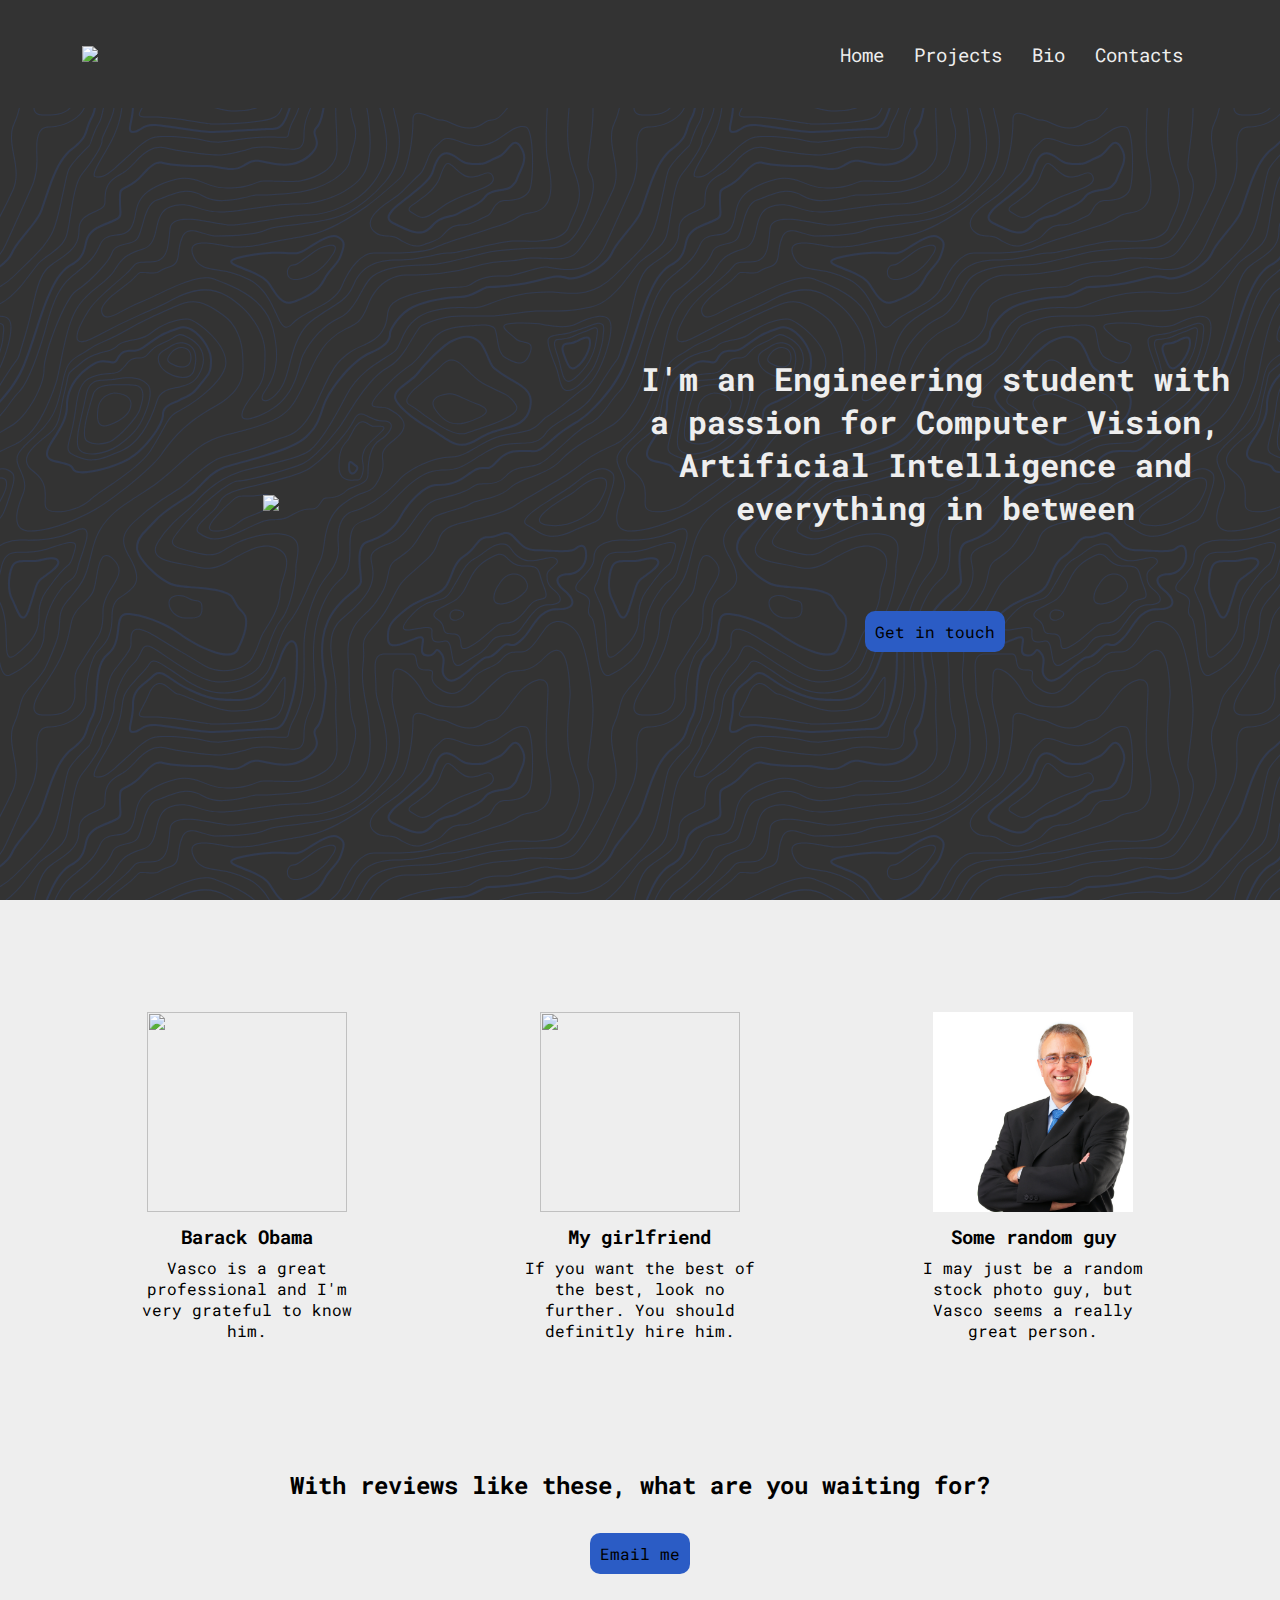
==== index.html @ de69cb64 "new hero, added feedback section" ====
<!DOCTYPE html>
<html lang="en">
<head>
    <meta charset="UTF-8">
    <meta http-equiv="X-UA-Compatible" content="IE=edge">
    <meta name="viewport" content="width=device-width, initial-scale=1.0">
    
    <link href="https://fonts.googleapis.com/css2?family=Roboto+Mono&display=swap" rel="stylesheet">    <link rel="stylesheet" href="styles.css">
    
    <title>Vasco Araújo</title>
</head>
<body>

    <nav class="navbar">
        <div class="navbar_container">
          <a href="/" id="navbar_logo"><img src="img/logo.png" width="150px">
        </a>
          <div class="navbar_toggle" id="mobile-menu">
            <span class="bar"></span>
            <span class="bar"></span>
            <span class="bar"></span>
          </div>
          <ul class="navbar_menu">
            <li class="navbar_item">
              <a href="/" class="navbar_links">Home</a>
            </li>
            <li class="navbar_item">
              <a href="#" class="navbar_links">Projects</a>
            </li>
            <li class="navbar_item">
              <a href="#" class="navbar_links">Bio</a>
            </li>
            <li class="navbar_item">
              <a href="#" class="navbar_links">Contacts</a>
            </li>
          </ul>
        </div>
      </nav>

    <div class="main">
        <div class="main_container">
          <div class="main_pic">
            <img src="img/hello.png" width="150">
        </div>
            <div class="main_content">
                
                <h1>I'm an Engineering student with a passion for Computer Vision, Artificial Intelligence and everything in between</h1>
                <button class="main_btn"><a href="#">Get in touch</a></button>

              </div>
        </div>
    </div>

    <div class="feedback">
      <div class="feedback_container">
        <div class="feedback_flex">
          <div class="person">
            <img src="img/barackobama.jpeg">
            <h3>Barack Obama</h3>
            <par>Vasco is a great professional and I'm very grateful to know him.</par>
          </div>
          <div class="person">
            <img src="img/joana.png">
            <h3>My girlfriend</h3>
            <par>If you want the best of the best, look no further. You should definitly hire him.</par>
          </div>
          <div class="person">
            <img src="img/guy2.jpeg">
            <h3>Some random guy</h3>
            <par>I may just be a random stock photo guy, but Vasco seems a really great person.</par>
          </div>
        </div>
        <h2>With reviews like these, what are you waiting for?</h2>
        <button class="main_btn"><a href="mailto:vasco.faden.araujo@gmail.com">Email me</a></button>
      </div>
    </div>

    <script src="main.js"></script>
  
</body>
</html>
---- styles.css ----
:root{
    --primary-color: #333;
    --secondary-color: #eee;
    --wild-color: rgb(43, 92, 197);
    --wild-color2: #4924D1;
    --wild-color3: #258FDB;
}

* {
    margin: 0;
    padding: 0;
    box-sizing: border-box;
    font-family: 'Roboto Mono', monospace;    
}

h1{
    font-size: 2rem;
    color: var(--secondary-color);
}


.navbar{
    background: var(--primary-color);
    height: 12vh;
    display: flex;
    justify-content: center;
    align-items: center;
    font-size: 1.2rem;
    position: sticky;
    top: 0;
    z-index: 999;
}  
  
.navbar_container{
    display: flex;
    justify-content: space-between;
    height: 12vh;
    z-index: 1;
    width: 100%;
    max-width: 1300px;
    margin: 0 2rem;
    padding: 0 50px;
}
  
  
#navbar_logo{
    background-color: white;
    background-size: 100%;
    -webkit-background-clip: text;
    -moz-background-clip: text;
    -webkit-text-fill-color: transparent;
    -moz-text-fill-color: transparent;
    display: flex;
    align-items: center;
    cursor: pointer;
    text-decoration: none;
    font-size: 2rem;
}
  

.navbar_menu{
    display: flex;
    align-items: center;
    list-style: none;
    text-align: center;
}
  
.navbar_links{
    color: var(--secondary-color);
    display: flex;
    align-items: center;
    justify-content: center;
    text-decoration: none;
    padding: 0 15px;
    height: 100%;
}
  
.navbar_links:hover{
    color: var(--wild-color);
    transition: all 0.2s ease-in;
}
  
@media screen and (max-width: 968px){
    .navbar_container{
      display: flex;
      justify-content: space-between;
      height: 12vh;
      z-index: 1;
      width: 100%;
      height: 100%;
      max-width: 1300px;
      padding: 0;

    }
    
    .navbar_menu{
      display: grid;
      grid-template-columns: auto;
      margin: 0;
      width: 100%;
      position: absolute;
      top: -10000px;
      opacity: 0;
      height: auto;
      z-index: -1;
      background-color: var(--wild-color);
    }
  

    .navbar_menu.active{
      background-color: var(--wild-color);
      top: 100%;
      opacity: 1;
      transition: all 0.5s ease-in-out;
      /*transition-delay: 0.5s;*/

      z-index: 99;
      height: 88vh;
      font-size: 1.6rem;
      color: var(--wild-color);
    }
   

    #navbar_logo{
      padding-left: 25px;
    }
  
    .navbar_toggle .bar{
      width: 25px;
      height: 3px;
      margin: 5px auto;
      transition: 0.5s ease;
      background: var(--secondary-color);
    }
  
    .nav_item{
      width: 100%;
    }
  
    .navbar_links{
      text-align: center;
      padding: 1rem;
      width: 100%;
      display: table;
    }

    .navbar_links:hover{
        color: var(--primary-color);
    }
  
    #mobile-menu{
      position: absolute;
      top: 20%;
      right: 5%;
      transform: translate(5%, 20%);
    }
  
    .navbar_toggle .bar{
      display: block;
      cursor: pointer;
    }
  
    #mobile-menu.is-active .bar:nth-child(2){
      opacity: 0;
    }
  
    #mobile-menu.is-active .bar:nth-child(1){
      transform: translateY(8px) rotate(45deg);
    }
  
    #mobile-menu.is-active .bar:nth-child(3){
      transform: translateY(-8px) rotate(-45deg);
    }
}

.main_container{
    display: grid;
    grid-template-columns: 1fr 1fr;
    align-items: center;
    justify-self: center;
    margin: 0 auto;
    z-index: 1;
    width: 100%;
    min-height: 88vh;
    padding: 5rem 50px;
    text-align: center;
    max-width:100%;
    max-height:100%;
    background-color: var(--primary-color);
    background-color: #DFDBE5;
    background-color: #333333;
    background-image: url("data:image/svg+xml,%3Csvg xmlns='http://www.w3.org/2000/svg' width='600' height='600' viewBox='0 0 600 600'%3E%3Cpath fill='%232b5cc5' fill-opacity='0.2' d='M600 325.1v-1.17c-6.5 3.83-13.06 7.64-14.68 8.64-10.6 6.56-18.57 12.56-24.68 19.09-5.58 5.95-12.44 10.06-22.42 14.15-1.45.6-2.96 1.2-4.83 1.9l-4.75 1.82c-9.78 3.75-14.8 6.27-18.98 10.1-4.23 3.88-9.65 6.6-16.77 8.84-1.95.6-3.99 1.17-6.47 1.8l-6.14 1.53c-5.29 1.35-8.3 2.37-10.54 3.78-3.08 1.92-6.63 3.26-12.74 5.03a384.1 384.1 0 0 1-4.82 1.36c-2.04.58-3.6 1.04-5.17 1.52a110.03 110.03 0 0 0-11.2 4.05c-2.7 1.15-5.5 3.93-8.78 8.4a157.68 157.68 0 0 0-6.15 9.2c-5.75 9.07-7.58 11.74-10.24 14.51a50.97 50.97 0 0 1-4.6 4.22c-2.33 1.9-10.39 7.54-11.81 8.74a14.68 14.68 0 0 0-3.67 4.15c-1.24 2.3-1.9 4.57-2.78 8.87-2.17 10.61-3.52 14.81-8.2 22.1-4.07 6.33-6.8 9.88-9.83 12.99-.47.48-.95.96-1.5 1.48l-3.75 3.56c-1.67 1.6-3.18 3.12-4.86 4.9a42.44 42.44 0 0 0-9.89 16.94c-2.5 8.13-2.72 15.47-1.76 27.22.47 5.82.51 6.36.51 8.18 0 10.51.12 17.53.63 25.78.24 4.05.56 7.8.97 11.22h.9c-1.13-9.58-1.5-21.83-1.5-37 0-1.86-.04-2.4-.52-8.26-.94-11.63-.72-18.87 1.73-26.85a41.44 41.44 0 0 1 9.65-16.55c1.67-1.76 3.18-3.27 4.83-4.85.63-.6 3.13-2.96 3.75-3.57a71.6 71.6 0 0 0 1.52-1.5c3.09-3.16 5.86-6.76 9.96-13.15 4.77-7.42 6.15-11.71 8.34-22.44.86-4.21 1.5-6.4 2.68-8.6.68-1.25 1.79-2.48 3.43-3.86 1.38-1.15 9.43-6.8 11.8-8.72 1.71-1.4 3.26-2.81 4.7-4.3 2.72-2.85 4.56-5.54 10.36-14.67a156.9 156.9 0 0 1 6.1-9.15c3.2-4.33 5.9-7.01 8.37-8.07 3.5-1.5 7.06-2.77 11.1-4.02a233.84 233.84 0 0 1 7.6-2.2l2.38-.67c6.19-1.79 9.81-3.16 12.98-5.15 2.14-1.33 5.08-2.33 10.27-3.65l6.14-1.53c2.5-.63 4.55-1.2 6.52-1.82 7.24-2.27 12.79-5.06 17.15-9.05 4.05-3.72 9-6.2 18.66-9.9l4.75-1.82c1.87-.72 3.39-1.31 4.85-1.91 10.1-4.15 17.07-8.32 22.76-14.4 6.05-6.45 13.95-12.4 24.49-18.92 1.56-.96 7.82-4.6 14.15-8.33v-64.58c-4 8.15-8.52 14.85-12.7 17.9-2.51 1.82-5.38 4.02-9.04 6.92a1063.87 1063.87 0 0 0-6.23 4.98l-1.27 1.02a2309.25 2309.25 0 0 1-4.87 3.9c-7.55 6-12.9 10.05-17.61 13.19-3.1 2.06-3.86 2.78-8.06 7.13-5.84 6.07-11.72 8.62-29.15 10.95-11.3 1.5-20.04 4.91-30.75 11.07-1.65.94-7.27 4.27-6.97 4.1-2.7 1.58-4.69 2.69-6.64 3.66-5.63 2.8-10.47 4.17-15.71 4.17-17.13 0-41.44 11.51-51.63 22.83-12.05 13.4-31.42 27.7-45.25 31.16-7.4 1.85-11.85 7.05-14.04 14.69-1.26 4.4-1.58 8.28-1.58 13.82 0 .82.01.98.24 3.63.45 5.18.35 8.72-.77 13.26-1.53 6.2-4.89 12.6-10.59 19.43-13.87 16.65-22.88 46.58-22.88 71.68 0 2.39.02 4.26.06 8.75.12 10.8.1 15.8-.22 21.95-.56 11.18-2.09 20.73-5 29.3h-1.05c2.94-8.56 4.49-18.12 5.05-29.35.31-6.13.34-11.1.22-21.9-.04-4.48-.06-6.36-.06-8.75 0-25.32 9.07-55.47 23.12-72.32 5.6-6.72 8.88-12.99 10.38-19.03 1.09-4.4 1.18-7.85.74-12.93-.23-2.7-.24-2.86-.24-3.72 0-5.62.32-9.57 1.62-14.1 2.28-7.95 6.97-13.44 14.76-15.39 13.6-3.4 32.82-17.59 44.75-30.84C409 360.14 433.58 348.5 451 348.5c5.07 0 9.77-1.33 15.26-4.07 1.93-.96 3.9-2.05 6.58-3.62-.3.18 5.33-3.16 6.98-4.11 10.82-6.21 19.66-9.67 31.11-11.2 17.23-2.3 22.9-4.75 28.57-10.64 4.25-4.41 5.04-5.16 8.22-7.28 4.68-3.11 10.01-7.14 17.55-13.14a1113.33 1113.33 0 0 0 4.86-3.89l1.28-1.02a4668.54 4668.54 0 0 1 6.23-4.98c3.67-2.9 6.55-5.12 9.07-6.95 4.37-3.19 9.16-10.56 13.29-19.4v66.9zm0-116.23c-.62.01-1.27.06-1.95.13-6.13.63-13.83 3.45-21.83 7.45-3.64 1.82-8.46 2.67-14.17 2.71-4.7.04-9.72-.47-14.73-1.33-1.7-.3-3.26-.61-4.67-.93a31.55 31.55 0 0 0-3.55-.57 273.4 273.4 0 0 0-16.66-.88c-10.42-.16-17.2.74-17.97 2.73-.38.97.6 2.55 3.03 4.87 1.01.97 2.22 2.03 4.04 3.55a1746.07 1746.07 0 0 0 4.79 4.02c1.39 1.2 3.1 1.92 5.5 2.5.7.16.86.2 2.64.54 3.53.7 5.03 1.25 6.15 2.63 1.41 1.76 1.4 4.54-.15 8.88-2.44 6.83-5.72 10.05-10.19 10.33-3.63.23-7.6-1.29-14.52-5.06-4.53-2.47-6.82-7.3-8.32-15.26-.17-.87-.32-1.78-.5-2.86l-.43-2.76c-1.05-6.58-1.9-9.2-3.73-10.11-.81-.4-1.59-.74-2.36-1-2.27-.77-4.6-1.02-8.1-.92-2.29.07-14.7 1-13.77.93-20.55 1.37-28.8 5.05-37.09 14.99a133.07 133.07 0 0 0-4.25 5.44l-2.3 3.09-2.51 3.32c-4.1 5.36-7.06 8.48-10.39 11.12-.65.52-1.33 1.04-2.13 1.62l-4.11 2.94a106.8 106.8 0 0 0-5.16 3.99c-4.55 3.74-9.74 8.6-16.25 15.38-8.25 8.58-11.78 13.54-11.7 15.95.07 1.65 1.64 2.11 6.79 2.38 1.61.09 2.15.12 2.98.2 2.95.24 5.09.73 6.81 1.68 7.48 4.15 11.63 7.26 13.95 11.58 3.3 6.15.8 12.88-8.89 20.26-8.28 6.3-11.1 10.37-11.31 14.96-.06 1.17 0 1.93.26 4.43.69 6.47.25 10.65-2.8 17.42a44.23 44.23 0 0 1-4.16 7.53c-2.82 3.97-5.47 5.74-10.6 7.69-.43.16-3.34 1.23-4.27 1.59-1.8.68-3.38 1.36-5.01 2.14-4.18 2-8.4 4.6-13.1 8.24-8.44 6.51-13.23 14.56-15.98 25.06-1.1 4.2-1.55 6.81-2.8 15.21-1.26 8.6-2.17 12.64-4.08 16.55-2.1 4.28-11.93 26.59-12.97 28.88a382.7 382.7 0 0 1-6.37 13.41c-4.07 8.11-7.61 14.07-10.73 17.81-5.38 6.46-8.98 14.37-13.77 28.42a810.14 810.14 0 0 0-1.89 5.6c-1.8 5.35-2.96 8.6-4.26 11.85-6.13 15.32-25.43 26.31-46.46 26.31-11.2 0-20.58-2.74-31.02-8.55-5.6-3.13-4.55-2.42-22.26-14.54-14.33-9.8-17.7-10.73-20.47-6.9-.37.5-1.81 2.74-1.83 2.77a52.24 52.24 0 0 1-4.94 5.9c-.73.79-5.52 5.87-6.97 7.45-2.38 2.6-4.3 4.81-5.98 6.93a45.6 45.6 0 0 0-5.08 7.66c-1.29 2.57-1.9 5.25-2.66 10.6a997.6 997.6 0 0 1-.46 3.18h-1l.47-3.32c.77-5.45 1.4-8.2 2.75-10.9a46.54 46.54 0 0 1 5.2-7.84c1.7-2.14 3.63-4.38 6.03-6.98 1.45-1.59 6.24-6.68 6.96-7.46a51.58 51.58 0 0 0 4.84-5.78s1.47-2.26 1.86-2.8c3.25-4.5 7.08-3.44 21.84 6.67 17.67 12.08 16.62 11.38 22.19 14.48 10.3 5.73 19.5 8.43 30.53 8.43 20.65 0 39.57-10.77 45.54-25.69a219.7 219.7 0 0 0 4.24-11.8 6752.32 6752.32 0 0 0 1.88-5.6c4.83-14.16 8.47-22.14 13.96-28.73 3.05-3.66 6.56-9.57 10.6-17.61 1.97-3.93 4.04-8.31 6.35-13.38 1.03-2.28 10.88-24.61 12.98-28.91 1.85-3.79 2.75-7.76 4-16.25 1.24-8.44 1.7-11.07 2.81-15.32 2.8-10.7 7.71-18.94 16.33-25.6a73.18 73.18 0 0 1 13.29-8.35c1.66-.8 3.27-1.48 5.08-2.18.94-.36 3.86-1.43 4.28-1.59 4.95-1.88 7.44-3.55 10.14-7.33 1.35-1.9 2.68-4.3 4.06-7.37 2.97-6.58 3.39-10.59 2.72-16.9a27.13 27.13 0 0 1-.27-4.58c.22-4.94 3.21-9.24 11.7-15.7 9.33-7.11 11.66-13.34 8.62-19-2.2-4.09-6.25-7.12-13.55-11.17-1.57-.88-3.6-1.33-6.42-1.57-.8-.07-1.34-.1-2.95-.19-5.77-.3-7.63-.85-7.72-3.34-.1-2.81 3.5-7.87 11.97-16.69 6.53-6.8 11.75-11.69 16.33-15.45 1.79-1.47 3.42-2.72 5.2-4.03l4.12-2.94c.79-.58 1.46-1.08 2.1-1.59 3.26-2.6 6.16-5.65 10.21-10.94a383.2 383.2 0 0 0 2.5-3.32l2.31-3.09c1.8-2.39 3.04-4 4.29-5.48 8.47-10.17 16.98-13.96 37.27-15.3-.44.02 12-.9 14.32-.98 3.62-.1 6.05.16 8.46.98.8.27 1.62.62 2.47 1.04 2.27 1.14 3.17 3.87 4.27 10.85l.44 2.76c.17 1.07.33 1.97.5 2.83 1.44 7.69 3.62 12.29 7.8 14.57 6.76 3.68 10.6 5.15 13.99 4.94 4-.25 6.99-3.17 9.3-9.67 1.45-4.04 1.46-6.49.32-7.92-.9-1.12-2.28-1.62-5.57-2.27a55.8 55.8 0 0 1-2.67-.55c-2.54-.6-4.39-1.4-5.93-2.71a252.63 252.63 0 0 0-4.78-4.01 84.35 84.35 0 0 1-4.08-3.6c-2.73-2.6-3.86-4.43-3.28-5.95 1.02-2.64 7.82-3.54 18.93-3.37a230.56 230.56 0 0 1 16.73.88c2.76.39 3.2.49 3.68.6 1.4.3 2.95.62 4.62.91a82.9 82.9 0 0 0 14.56 1.32c5.56-.04 10.24-.86 13.73-2.6 8.1-4.05 15.89-6.9 22.17-7.56.7-.07 1.4-.11 2.05-.13v1zm0-100.94v1.5c-8.62 16.05-17.27 29.55-23.65 35.92-3.19 3.2-7.62 4.9-13.54 5.56-4.45.48-8.28.4-19.18-.2-9.91-.55-15.32-.44-20.52.78a84.05 84.05 0 0 1-15 2.11l-2.25.14c-12.49.75-19.37 1.78-32.72 5.74-4.5 1.33-9.27 2.49-14.3 3.48a246.27 246.27 0 0 1-32.6 3.97c-7.56.45-13.21.57-20.24.57-5.4 0-11.9 1.61-18 5.18-8.3 4.87-15.06 12.87-19.53 24.5a68.57 68.57 0 0 1-4.56 9.8c-3.6 6.2-6.92 8.99-13.38 12.18l-4.03 1.96a64.48 64.48 0 0 0-15.16 10.25c-8.2 7.33-13.72 16.63-22.54 35.6l-2.08 4.49c-7.3 15.7-11.5 23.3-17.35 29.87-7.7 8.66-20.25 14.42-40.31 20.08-4.37 1.23-19.04 5.08-19.24 5.13-6.92 1.87-11.68 3.34-15.63 4.92-10.55 4.22-18.71 10.52-36.38 26.52l-1.7 1.54c-8.58 7.76-13.41 11.9-18.81 15.88-3.95 2.9-8 5.67-12.97 8.91-2.06 1.34-10.3 6.6-12.33 7.94-11.52 7.5-18.53 13.04-24.62 20.08a62.01 62.01 0 0 0-6.44 8.85c-4.13 6.91-6.27 13.15-9.2 25.11l-1.54 6.26c-.6 2.45-1.15 4.54-1.72 6.58-2.97 10.7-6.9 17.36-14.78 26.91L69.6 491a148.51 148.51 0 0 0-4.19 5.3 23.9 23.9 0 0 0-3.44 6.28c-1.16 3.23-1.52 5.9-1.87 11.94-.58 10.05-1.42 15.04-4.63 22.67-1.57 3.72-5.66 14.02-6.41 15.8a73.46 73.46 0 0 1-3.57 7.4c-2.88 5.14-6.71 10.12-13.12 16.95-5.96 6.36-8.87 10.9-10.61 16a56.88 56.88 0 0 0-1.38 4.82l-.46 1.84h-1.03l.52-2.08c.52-2.09.92-3.49 1.4-4.9 1.8-5.25 4.78-9.9 10.84-16.36 6.35-6.78 10.13-11.7 12.97-16.77a72.5 72.5 0 0 0 3.52-7.29c.75-1.76 4.84-12.06 6.4-15.8 3.17-7.5 3.99-12.4 4.56-22.33.35-6.14.72-8.88 1.93-12.23a24.9 24.9 0 0 1 3.58-6.54c1.27-1.7 2.6-3.37 4.22-5.34l4.11-4.95c7.8-9.46 11.66-16 14.59-26.54.56-2.04 1.1-4.12 1.71-6.56l1.53-6.26c2.96-12.04 5.13-18.36 9.32-25.39 1.84-3.08 4-6.05 6.54-8.99 6.17-7.12 13.24-12.7 24.83-20.26 2.05-1.33 10.28-6.6 12.33-7.94 4.96-3.22 9-5.98 12.92-8.87 5.37-3.95 10.19-8.08 18.74-15.82l1.7-1.54c17.76-16.09 25.98-22.43 36.67-26.7 4-1.6 8.8-3.09 15.75-4.96.21-.06 14.87-3.9 19.22-5.13 19.9-5.61 32.32-11.31 39.85-19.78 5.76-6.48 9.93-14.02 17.18-29.64l2.09-4.5c8.87-19.07 14.44-28.46 22.77-35.9a65.48 65.48 0 0 1 15.38-10.4l4.04-1.97c6.3-3.1 9.47-5.77 12.96-11.77a67.6 67.6 0 0 0 4.48-9.67c4.56-11.84 11.47-20.02 19.97-25 6.25-3.66 12.93-5.32 18.5-5.32 7.01 0 12.65-.12 20.17-.57a245.3 245.3 0 0 0 32.47-3.96c5-.98 9.75-2.13 14.22-3.45 13.43-3.98 20.38-5.02 32.94-5.78l2.24-.14c5.76-.37 9.8-.9 14.85-2.09 5.31-1.25 10.79-1.35 22.6-.7 9.04.5 12.84.58 17.21.1 5.71-.62 9.94-2.26 12.95-5.26 6.44-6.45 15.3-20.37 24.35-36.72zm0 450.21c-1.28-4.6-2.2-10.55-3.33-20.25l-.24-2.04-.23-2.03c-1.82-15.7-3.07-21.98-5.55-24.47-2.46-2.46-3.04-5.03-2.52-8.64.1-.6.18-1.1.39-2.15.69-3.54.77-5.04.08-6.84-.91-2.38-3.31-4.41-7.79-6.26-5.08-2.09-6.52-4.84-4.89-8.44.66-1.45 1.79-3.02 3.52-5.01 1.04-1.2 5.48-5.96 5.08-5.53 6.15-6.7 8.98-11.34 8.98-16.48a15.2 15.2 0 0 1 6.5-12.89v1.26a14.17 14.17 0 0 0-5.5 11.63c0 5.47-2.93 10.29-9.24 17.16.38-.42-4.04 4.33-5.07 5.5-1.67 1.93-2.75 3.43-3.36 4.77-1.37 3.04-.23 5.22 4.36 7.1 4.71 1.95 7.32 4.16 8.34 6.83.78 2.04.7 3.67-.03 7.4-.2 1.03-.3 1.51-.38 2.09-.48 3.33.03 5.59 2.23 7.8 2.74 2.74 3.98 8.96 5.84 25.06l.24 2.03.23 2.04c.82 7.01 1.53 12.06 2.34 16.03v4.33zm0-62.16c-1.4-3.13-4.43-9.9-4.95-11.17-1.02-2.53-1.25-3.8-.91-5.18.2-.84 2.05-4.68 2.32-5.33a70.79 70.79 0 0 0 3.54-11.2v3.99a62.82 62.82 0 0 1-2.62 7.6c-.31.75-2.09 4.46-2.27 5.18-.28 1.12-.08 2.22.87 4.57.41 1.02 2.5 5.7 4.02 9.09v2.45zm0-85.09c-1.65 1.66-3.66 2.9-6.4 4.13-.25.1-13.97 5.47-20.4 8.43-9.35 4.32-16.7 5.9-23.03 5.25-5.08-.53-9.02-2.25-14.77-5.92l-3.2-2.07a77.4 77.4 0 0 0-5.44-3.27c-4.05-2.18-3.25-5.8 1.47-10.47 3.71-3.68 9.6-7.93 18.73-13.8l4.46-2.82c17.95-11.33 18.22-11.5 22.27-14.74 11.25-9 19.69-14.02 26.31-15.1v1.02c-6.37 1.1-14.62 6-25.69 14.86-4.1 3.28-4.34 3.44-22.36 14.8a652.4 652.4 0 0 0-4.45 2.83c-9.07 5.83-14.92 10.05-18.57 13.66-4.31 4.28-4.95 7.13-1.7 8.88 1.7.91 3.29 1.88 5.5 3.3l3.2 2.08c5.64 3.59 9.45 5.25 14.34 5.76 6.13.64 13.32-.9 22.52-5.15 6.46-2.98 20.18-8.35 20.4-8.44 3.04-1.37 5.1-2.71 6.81-4.69v1.47zm0-41.37v1c-6.56.26-12.11 3.13-19.71 9.08l-4.63 3.68a51.87 51.87 0 0 1-4.4 3.14c-.82.52-5.51 3.33-6.22 3.76-3.31 2-6.15 3.8-8.87 5.6a112.61 112.61 0 0 0-8.16 5.92c-4.61 3.72-7.4 6.9-7.97 9.35-.63 2.67 1.48 4.53 7.05 5.46 10.7 1.78 20.92-.05 30.45-4.65a61.96 61.96 0 0 0 17.1-12.2 41.8 41.8 0 0 0 5.36-7.42v1.92a38.94 38.94 0 0 1-4.64 6.19 62.95 62.95 0 0 1-17.39 12.41c-9.7 4.68-20.13 6.55-31.05 4.73-6.06-1-8.65-3.29-7.85-6.67.64-2.74 3.53-6.05 8.31-9.9 2.35-1.9 5.1-3.88 8.24-5.97 2.73-1.82 5.58-3.61 8.9-5.62.72-.44 5.4-3.24 6.22-3.75 1.26-.8 2.6-1.76 4.3-3.09.8-.62 3.9-3.1 4.63-3.67 7.77-6.1 13.49-9.04 20.33-9.3zm0-154.6v1c-1.75-.24-4.3.23-7.82 1.55-10.01 3.75-13.8 5.07-19.15 6.76-1.78.56-2.63.83-3.87 1.24-1.48.5-3.16.76-6.74 1.16a1550.34 1550.34 0 0 0-2.64.3c-7.8.94-11.28 2.47-11.28 6.07 0 4.45 2.89 13.18 7.96 25.81a57.34 57.34 0 0 1 2.33 7.6 258.32 258.32 0 0 1 .84 3.46c1.86 7.62 3.17 10.71 5.56 11.67 2.21.88 4.7.6 7.47-.72 3.48-1.69 7.22-4.94 11.2-9.47 1.52-1.7 2.97-3.49 4.59-5.57l3.16-4.1c2.59-3.23 6.07-12.21 8.39-20.23v3.45c-2.29 7.2-5.27 14.5-7.61 17.41-.44.55-2.67 3.46-3.15 4.09-1.63 2.1-3.1 3.9-4.62 5.62-4.08 4.61-7.9 7.94-11.53 9.7-2.99 1.44-5.77 1.75-8.28.74-2.84-1.13-4.2-4.34-6.15-12.35a2097.48 2097.48 0 0 1-.84-3.46c-.8-3.2-1.47-5.45-2.28-7.46-5.14-12.8-8.04-21.55-8.04-26.19 0-4.37 3.84-6.06 12.16-7.07a160.9 160.9 0 0 1 2.65-.3c3.5-.39 5.15-.64 6.53-1.1 1.26-.42 2.1-.7 3.88-1.26 5.34-1.68 9.11-3 19.1-6.74 3.53-1.32 6.22-1.84 8.18-1.61zM0 292c10.13-11.31 18.13-23.2 23.07-35.39 3.3-8.14 6.09-16.12 10.81-30.55l1.59-4.84c6.53-19.94 10.11-29.82 14.77-39.56 6.07-12.72 12.55-21.18 20.27-25.54 6.66-3.76 10.2-7.86 12.22-13.15a46.6 46.6 0 0 0 1.86-6.58c1.23-5.2 2.05-7.59 3.93-10.36 2.45-3.62 6.27-6.53 12.1-8.96 15.78-6.58 16.73-7.04 18.05-9.01.65-.98.83-2.15.74-4.51-.03-.73-.23-3.82-.24-4A93.8 93.8 0 0 1 119 94c0-10.04.18-11.37 2.37-13.15.52-.42 1.13-.8 2.07-1.3.27-.14 2.18-1.12 2.84-1.48a68.4 68.4 0 0 0 9.12-5.87c2.06-1.54 2.64-2.14 8.01-7.93 3.78-4.09 6.21-6.36 8.96-8.12 3.64-2.33 7.2-3.12 10.9-2.11 4.4 1.2 10.81 2 18.78 2.46 6.9.4 12.9.5 21.95.5 4.87 0 8.97.47 15.4 1.57 7.77 1.33 9.3 1.54 12.38 1.54 4.05 0 7.43-.88 10.68-2.95 5.06-3.22 8.11-4.67 11.2-5.2 3.62-.64 4.77-.46 16.55 2.06 17.26 3.7 30.85 1.36 41.06-9.7 5.1-5.53 5.48-8.9 3.48-14.8-.83-2.42-1.03-3.1-1.17-4.3-.29-2.52.5-4.71 2.71-6.93 2.65-2.65 4.72-9.17 6.22-18.29h2.03c-1.56 9.71-3.77 16.65-6.83 19.7-1.79 1.8-2.36 3.39-2.14 5.28.11 1 .3 1.63 1.07 3.9 2.22 6.53 1.76 10.66-3.9 16.8-10.77 11.66-25.07 14.13-42.95 10.3-11.42-2.45-12.55-2.62-15.78-2.06-2.77.48-5.62 1.84-10.47 4.92a20.93 20.93 0 0 1-11.76 3.27c-3.25 0-4.81-.22-12.73-1.57C212.74 59.46 208.73 59 204 59c-9.1 0-15.11-.1-22.07-.5-8.09-.47-14.62-1.29-19.2-2.54-5.62-1.53-10.17 1.38-17.85 9.66-5.5 5.94-6.08 6.53-8.28 8.18a70.38 70.38 0 0 1-9.38 6.03c-.68.37-2.58 1.35-2.84 1.49-.84.44-1.35.76-1.75 1.08C121.16 83.6 121 84.8 121 94c0 1.85.06 3.54.17 5.44 0 .17.2 3.28.24 4.03.1 2.75-.13 4.29-1.08 5.71-1.67 2.5-2.27 2.8-18.95 9.74-5.48 2.29-8.99 4.96-11.2 8.24-1.71 2.51-2.47 4.73-3.64 9.7-.83 3.5-1.21 4.92-1.94 6.83-2.18 5.73-6.05 10.19-13.1 14.18-7.3 4.12-13.55 12.28-19.46 24.66-4.6 9.64-8.17 19.46-14.67 39.32l-1.58 4.84c-4.75 14.47-7.54 22.48-10.86 30.69-5.28 13.01-13.95 25.65-24.93 37.6v-2.97zm0 78v-.5l1-.01c6.32 0 7.47 5.2 4.6 13.36a60.36 60.36 0 0 1-5.6 11.3v-1.92a57.76 57.76 0 0 0 4.65-9.72c2.69-7.6 1.71-12.02-3.65-12.02-.34 0-.67 0-1 .02v-46.59a340.96 340.96 0 0 0 13.71-8.34c13.66-9.46 29.79-37.6 29.79-53.59 0-18.1 21.57-72.64 32.23-79.42 12.71-8.09 32.24-27.96 35.8-37.75 1.93-5.3 5.5-7.27 14.42-9.37 6.15-1.44 8.64-2.42 10.67-4.79 1.5-1.74 2.72-4.79 4.33-10.3.23-.78 1.9-6.68 2.43-8.46 3.62-12.08 7.3-18.49 13.47-20.39 2.5-.76 3.03-.98 9.74-3.7 7.49-3.03 11.97-4.43 17.12-4.92 6.75-.65 13.13.75 19.55 4.67 5.43 3.32 12.19 4.72 20.17 4.56 6.03-.12 12.2-1.07 19.83-2.8 1.82-.4 7.38-1.74 8.26-1.94 2.69-.6 4.34-.89 5.48-.89 4.97 0 8.93-.05 14.2-.27 7.9-.32 15.56-.92 22.75-1.88 8.5-1.14 15.9-2.73 21.88-4.82 18.9-6.62 32.64-18.3 33.67-27.59.29-2.56.4-2.96 2.79-11.11 2.33-7.95 3.21-12.93 2.72-18.23-.2-2.24-.69-4.38-1.48-6.42-1.5-3.92-2.63-9.4-3.43-16.18h.9c.77 6.47 1.89 11.72 3.47 15.82a24.93 24.93 0 0 1 1.54 6.69c.5 5.46-.4 10.54-2.77 18.6-2.36 8.06-2.47 8.47-2.74 10.95-1.09 9.75-15.1 21.68-34.33 28.41-6.06 2.12-13.52 3.72-22.09 4.87-7.22.96-14.92 1.57-22.83 1.89-5.3.21-9.27.27-14.25.27-1.04 0-2.64.27-5.26.87-.87.2-6.43 1.53-8.26 1.94-7.68 1.73-13.92 2.7-20.03 2.82-8.15.17-15.1-1.27-20.71-4.7-6.23-3.81-12.4-5.16-18.93-4.54-5.04.48-9.44 1.86-16.84 4.86-6.75 2.74-7.29 2.95-9.82 3.73-5.73 1.76-9.28 7.96-12.81 19.72-.53 1.77-2.2 7.66-2.43 8.46-1.66 5.65-2.91 8.78-4.53 10.67-2.22 2.58-4.84 3.62-12.01 5.3-7.8 1.83-11.13 3.66-12.9 8.54-3.65 10.04-23.32 30.06-36.2 38.25C65.94 190 44.5 244.2 44.5 262c0 16.34-16.3 44.78-30.22 54.41-2.14 1.48-8.24 5.12-14.28 8.68v-1.16 46.09zm0-173.7v-1.11c7.42-3.82 14.55-10.23 21.84-18.98 3.8-4.56 14.21-18.78 15.79-20.55 1.8-2.04 4.06-3.96 7.42-6.45 1.08-.8 4.92-3.57 5.49-3.99 9.36-6.85 14-11.96 15.98-19.36.8-2.98 1.54-6.78 2.46-12.3.23-1.44 2-12.46 2.56-15.79 2.87-16.77 5.73-26.79 10.07-32.1C92.46 52.43 101.5 38.13 101.5 33c0-2.54.34-3.35 6.05-15.71.68-1.49 1.25-2.74 1.77-3.93 2.5-5.75 3.9-10.04 4.14-13.36h1c-.23 3.48-1.66 7.87-4.23 13.76-.52 1.2-1.09 2.45-1.78 3.95-5.54 12.01-5.95 12.99-5.95 15.29 0 5.47-9.09 19.84-20.11 33.31-4.2 5.12-7.03 15.06-9.86 31.64-.57 3.33-2.33 14.33-2.57 15.78-.92 5.56-1.67 9.38-2.48 12.4-2.05 7.68-6.82 12.93-16.35 19.91l-5.49 3.98c-3.3 2.45-5.51 4.34-7.27 6.31-1.53 1.73-11.94 15.93-15.76 20.53-7.52 9.02-14.88 15.6-22.61 19.46zm0 361.83v-4.33c.48 2.36 1 4.35 1.6 6.15 2 6.03 4.6 8.26 8.19 6.59C28.76 557.69 43.5 542.4 43.5 527c0-16.2 6.37-31.99 17.1-46.3 1.88-2.5 3.66-4.4 5.53-6 .73-.62 1.45-1.18 2.3-1.8l2-1.43c3.68-2.68 5.32-5.28 7.08-12.59.75-3.07 1.38-5.02 4.2-13.26l.63-1.88c3.24-9.58 4.56-14.97 4.17-18.65-.48-4.43-3.8-5.23-11.3-1.64a81.12 81.12 0 0 1-9.15 3.7c-13.89 4.67-26.96 5.8-42.66 5.42l-1.95-.05-1.45-.02a39.8 39.8 0 0 0-15.05 2.96A21.81 21.81 0 0 0 0 438.37v-1.26a23.55 23.55 0 0 1 4.55-2.57 40.77 40.77 0 0 1 16.92-3.02l1.95.05c15.6.38 28.57-.75 42.32-5.37a80.12 80.12 0 0 0 9.04-3.65c8.04-3.84 12.16-2.85 12.72 2.43.42 3.89-.92 9.34-4.21 19.08l-.64 1.88c-2.8 8.2-3.43 10.15-4.16 13.18-1.82 7.52-3.59 10.34-7.47 13.16l-2 1.43c-.84.6-1.54 1.15-2.25 1.75a35.45 35.45 0 0 0-5.37 5.84c-10.61 14.15-16.9 29.74-16.9 45.7 0 15.88-15 31.45-34.29 40.45-4.3 2.01-7.39-.66-9.56-7.18-.23-.68-.44-1.39-.65-2.13zm0-62.16v-2.45l1.46 3.27c2.1 4.8 3.46 10.33 4.26 16.77.66 5.3.84 9.3 1.04 18.5.2 9.32.5 12.75 1.63 15.05 1.28 2.6 3.67 2.35 8.29-1.5 17.14-14.3 21.82-22.9 21.82-38.62 0-7.17 1.1-12.39 3.7-17.68 2.27-4.67 3.65-6.62 13.4-19.62a69.8 69.8 0 0 1 7.6-8.79 44.76 44.76 0 0 1 3.54-3.06c.38-.3.64-.52.89-.74a10.47 10.47 0 0 0 2.63-3.32 35.78 35.78 0 0 0 2.26-5.94l.37-1.2.36-1.15c.29-.91.48-1.55.66-2.16.45-1.53.74-2.68.91-3.66.38-2.2.12-3.49-.85-4.15-2.35-1.61-9.28-.24-23.8 4.94-9.54 3.4-16.12 4.17-27.85 4.26-7.71.06-10.43.4-13.25 2.12-3.48 2.12-5.84 6.4-7.58 14.26-.5 2.2-.99 4.19-1.49 5.98v-3.98l.51-2.22c1.8-8.1 4.28-12.6 8.04-14.9 3.04-1.85 5.86-2.2 13.77-2.26 11.61-.09 18.1-.84 27.51-4.2 14.93-5.32 21.95-6.71 24.7-4.83 1.38.94 1.71 2.6 1.28 5.15a33.69 33.69 0 0 1-.94 3.78l-.66 2.17-.36 1.15-.37 1.2a36.64 36.64 0 0 1-2.33 6.1c-.8 1.53-1.61 2.52-2.86 3.61l-.92.77-1.02.83c-.9.74-1.65 1.4-2.47 2.18a68.84 68.84 0 0 0-7.48 8.66c-9.7 12.93-11.07 14.87-13.31 19.46-2.52 5.15-3.59 10.22-3.59 17.24 0 16.04-4.82 24.91-22.18 39.38-5.04 4.2-8.18 4.55-9.83 1.18-1.22-2.5-1.52-5.94-1.73-15.47-.2-9.16-.38-13.15-1.03-18.4-.79-6.34-2.12-11.8-4.19-16.49L0 495.98zM379.27 0h1.04l1.5 5.26c3.28 11.56 4.89 19.33 5.26 27.8.49 11.01-1.52 21.26-6.63 31.17-7.8 15.13-20.47 26.5-36.22 34.1-12.38 5.96-26.12 9.17-36.22 9.17-6.84 0-17.24 1.38-37.27 4.62l-2.27.37c-24.5 3.99-31.65 5-37.46 5-3.49 0-4.08-.08-19.54-2.8-3.56-.64-6.32-1.1-9-1.5-20.23-2.96-31-1.2-31.96 7.86-.1.85-.18 1.72-.29 2.81l-.27 2.73c-1.1 10.9-2.02 15.73-4.31 19.96-2.9 5.34-7.77 7.95-15.63 7.95-10.2 0-12.92.6-15.5 3.17.52-.51-5.03 5.85-8.16 8.7-2.75 2.5-14.32 12.55-15.77 13.83a341.27 341.27 0 0 0-6.54 5.92c-6.97 6.49-11.81 11.76-14.6 16.15-5.92 9.3-10.48 18.04-11.69 24.08-1.66 8.3 3.67 9.54 19.02 1.21a626.23 626.23 0 0 1 44.54-21.9c3.5-1.56 14.04-6.2 15.68-6.95 5.05-2.25 8.3-3.8 10.78-5.15l1.95-1.07 2.18-1.18c1.76-.94 3.38-1.76 5-2.55 18.1-8.72 34.48-10.46 50.33-1.2 22.89 13.34 38.28 37.02 38.28 56.44 0 19.12-.73 25.13-5.18 33.2a45.32 45.32 0 0 1-4.94 7.12c-6.47 7.77-11.81 16.2-12.76 21.27-1.2 6.34 4.69 7.03 20.17-.05 13.31-6.08 22.4-14.95 28.5-26.32a80.51 80.51 0 0 0 6.1-15.13c.9-2.98 3.17-11.65 3.41-12.48a29.02 29.02 0 0 1 1.75-4.83c7.47-14.93 21.09-30.5 36.25-37.24 7.61-3.38 13-9.65 19.4-20.79.84-1.48 4.26-7.64 5.14-9.17 3.52-6.1 6.22-9.7 9.37-11.98 10.15-7.4 28.7-11.1 50.29-11.1 7.52 0 16.54-1.24 27.51-3.58a420.1 420.1 0 0 0 14.96-3.52c-1.3.33 15.54-3.98 19.42-4.89 14.15-3.33 41.07-5.01 64.11-5.01 17.36 0 27.82-9.23 38.53-38.67 6.62-18.21 6.62-26.37 2.69-34.35l-1.18-2.37A13.36 13.36 0 0 1 587.5 58c0-4.03 0-4.01 2.5-24.56.46-3.73.8-6.74 1.12-9.64.9-8.45 1.38-15.2 1.38-20.8 0-.94-.02-1.94-.04-3h1c.03 1.06.04 2.06.04 3 0 5.65-.48 12.43-1.39 20.9-.3 2.91-.66 5.93-1.11 9.66-2.5 20.45-2.5 20.47-2.5 24.44 0 1.97.45 3.57 1.45 5.68.24.51 1.16 2.35 1.17 2.36 4.06 8.24 4.06 16.68-2.65 35.13-10.84 29.8-21.63 39.33-39.47 39.33-22.96 0-49.83 1.68-63.89 4.99-3.86.9-20.69 5.2-19.4 4.88a421.05 421.05 0 0 1-14.99 3.53c-11.04 2.35-20.11 3.6-27.72 3.6-21.4 0-39.76 3.67-49.7 10.9-3 2.19-5.64 5.7-9.1 11.68-.87 1.52-4.29 7.68-5.14 9.17-6.49 11.3-12 17.71-19.86 21.2-14.9 6.63-28.38 22.03-35.75 36.77a28.17 28.17 0 0 0-1.69 4.67c-.23.8-2.5 9.49-3.4 12.5a81.48 81.48 0 0 1-6.19 15.3c-6.2 11.56-15.44 20.58-28.96 26.76-16.1 7.36-23 6.55-21.58-1.04 1-5.29 6.4-13.83 12.99-21.73a44.33 44.33 0 0 0 4.82-6.96c4.35-7.88 5.06-13.77 5.06-32.72 0-19.04-15.19-42.4-37.72-55.55-15.57-9.08-31.62-7.38-49.45 1.21a132.9 132.9 0 0 0-7.14 3.71l-1.95 1.07a158.83 158.83 0 0 1-10.85 5.19c-1.65.74-12.18 5.38-15.69 6.95a625.25 625.25 0 0 0-44.46 21.86c-15.95 8.66-22.37 7.16-20.48-2.29 1.24-6.2 5.83-15.02 11.82-24.42 2.85-4.48 7.74-9.8 14.77-16.34 1.98-1.85 4.12-3.79 6.56-5.94 1.46-1.29 13.02-11.33 15.75-13.82 3.09-2.8 8.6-9.14 8.14-8.67 2.82-2.82 5.75-3.46 16.2-3.46 7.5 0 12.04-2.43 14.75-7.42 2.2-4.07 3.11-8.84 4.2-19.59l.26-2.73.3-2.81c.56-5.42 4.47-8.5 11.23-9.6 5.44-.88 12.51-.51 21.86.86 2.7.4 5.47.86 9.04 1.49 15.33 2.7 15.96 2.8 19.36 2.8 5.73 0 12.9-1.03 37.3-5l2.27-.36c20.1-3.26 30.52-4.64 37.43-4.64 9.95 0 23.54-3.18 35.78-9.08 15.57-7.5 28.09-18.73 35.78-33.65 5.02-9.75 7-19.82 6.51-30.67-.37-8.37-1.96-16.08-5.23-27.57L379.27 0zm13.68 0h1.02c.78 3.9 1.92 8.7 3.51 14.88 3.63 14.05 3.06 27.03-.75 38.77a61 61 0 0 1-11.35 20.68 138.36 138.36 0 0 1-19.32 18.77c-11.32 9.02-23.36 15.49-35.95 18.39a258.63 258.63 0 0 1-22.57 4.07c-3.17.44-6.36.85-10.3 1.32l-9.39 1.12c-11.53 1.41-17.45 2.55-21.64 4.46-9.28 4.21-28.35 6.04-49.21 6.04-1.37 0-2.8-.12-4.3-.35-2.62-.41-5-1.03-9.14-2.29-7.34-2.21-9.63-2.75-12.63-2.56-3.9.23-6.63 2.29-8.47 6.89-1.86 4.66-2.42 7.53-3.34 14.98-1.1 8.98-2.87 12.12-9.97 14.3a40.12 40.12 0 0 0-6.8 2.66c-.63.33-1.16.64-1.76 1.02l-1.34.86c-1.9 1.14-3.86 1.49-9.25 1.49-3.2 0-8.83-.55-9.51-.39-1.22.28-.75-.14-7.14 6.24-1.5 1.5-3.49 3.18-6.32 5.37-1.52 1.18-7.16 5.43-7.94 6.03-4.96 3.78-8.33 6.6-11.06 9.38-4.88 4.98-6.85 9.15-5.56 12.7 1.34 3.67 4.07 4.42 8.9 2.82a55.72 55.72 0 0 0 7.77-3.48c1.5-.77 7.78-4.13 9.37-4.96a116.8 116.8 0 0 1 12.31-5.68 162.2 162.2 0 0 0 11.04-4.84c2.04-.97 10.74-5.16 13-6.22 4.41-2.1 8.1-3.78 11.65-5.29 17.14-7.3 29.32-9.9 37.67-6.65l5.43 2.1c2.3.88 4.17 1.62 6.02 2.38a150.9 150.9 0 0 1 13.07 6c18.34 9.63 30.35 22.13 34.79 39.87 6.96 27.85 3.6 45.53-8.08 62.4-3.97 5.75-3.52 9.2.06 8.97 4.14-.28 10.21-4.95 15.11-12.52 3.1-4.8 5.1-10.45 8.05-21.53l1.69-6.35c.66-2.47 1.24-4.52 1.83-6.5 4.93-16.56 11-27.28 21.56-34.76 7.15-5.06 23.73-15.5 25.48-16.75 6.74-4.81 10.53-9.44 14.34-18 7.74-17.44 21.09-24.34 44.47-24.34 9.36 0 17.91-1.13 29.53-3.49a624.86 624.86 0 0 0 6.2-1.28c2.4-.5 4.07-.84 5.66-1.13 4.03-.74 7.04-1.1 9.61-1.1 4.44 0 9.39-1 31.39-5.99l2.95-.66c16.34-3.67 25.64-5.35 31.66-5.35 1.54 0 2.4.01 6.4.1 7.8.15 12.27.13 17.33-.2 16.41-1.06 26.73-5.36 29.8-14.56a87.1 87.1 0 0 1 3.55-8.83c-.15.31 2.29-4.96 2.9-6.38 5.38-12.3 5.57-21.92-1.44-39.44a86.4 86.4 0 0 1-5.26-20.72c-1.61-11.98-1.38-23.14.1-40.35l.2-2.12h1l-.2 2.2c-1.48 17.15-1.7 28.24-.11 40.14a85.4 85.4 0 0 0 5.2 20.47c7.1 17.78 6.91 27.67 1.43 40.22-.62 1.43-3.06 6.72-2.91 6.4a86.17 86.17 0 0 0-3.52 8.73c-3.23 9.72-13.9 14.15-30.68 15.24-5.1.33-9.58.35-17.42.2-3.98-.09-4.84-.1-6.37-.1-5.91 0-15.18 1.67-31.44 5.32l-2.95.67c-22.16 5.02-27.05 6.01-31.61 6.01-2.5 0-5.45.36-9.43 1.09-1.58.29-3.25.62-5.64 1.11a4894.21 4894.21 0 0 0-6.2 1.29c-11.68 2.37-20.3 3.51-29.73 3.51-23.02 0-36 6.71-43.53 23.66-3.9 8.8-7.82 13.58-14.7 18.5-1.78 1.27-18.36 11.7-25.48 16.75-10.34 7.32-16.3 17.87-21.19 34.23-.58 1.96-1.15 4-1.82 6.47l-1.69 6.35c-2.98 11.18-5 16.9-8.17 21.81-5.05 7.81-11.37 12.68-15.89 12.98-4.7.31-5.3-4.23-.94-10.53 11.52-16.64 14.82-34.03 7.92-61.6-4.35-17.42-16.16-29.72-34.27-39.22-4-2.1-8.2-4-12.99-5.97-1.84-.75-3.7-1.49-6-2.38l-5.43-2.08c-8.03-3.12-20.02-.58-36.92 6.63-3.52 1.5-7.21 3.19-11.61 5.27l-13 6.22c-4.71 2.22-8.16 3.75-11.11 4.88a115.87 115.87 0 0 0-12.21 5.63c-1.58.83-7.86 4.18-9.37 4.96a56.55 56.55 0 0 1-7.9 3.54c-5.3 1.75-8.62.85-10.17-3.43-1.46-4.02.66-8.5 5.8-13.74 2.75-2.82 6.16-5.66 11.15-9.48.79-.6 6.43-4.85 7.94-6.02a66.96 66.96 0 0 0 6.23-5.28c6.74-6.74 6.1-6.16 7.61-6.51.87-.2 6.69.36 9.74.36 5.22 0 7.03-.32 8.74-1.35l1.31-.84c.62-.4 1.18-.72 1.84-1.07a41.07 41.07 0 0 1 6.96-2.72c6.64-2.04 8.22-4.84 9.28-13.47.93-7.53 1.5-10.47 3.4-15.24 1.99-4.95 5.04-7.26 9.34-7.51 3.17-.2 5.5.35 12.97 2.6a63.54 63.54 0 0 0 9.02 2.26c1.45.22 2.83.34 4.14.34 20.71 0 39.7-1.82 48.8-5.96 4.32-1.96 10.29-3.1 21.93-4.53l9.4-1.12c3.92-.48 7.11-.88 10.27-1.32 8.16-1.14 15.4-2.43 22.49-4.06 12.42-2.86 24.33-9.26 35.55-18.2a137.4 137.4 0 0 0 19.18-18.64 60.02 60.02 0 0 0 11.15-20.32c3.76-11.57 4.32-24.36.75-38.23A284.86 284.86 0 0 1 392.95 0zM506.7 0h1.26c-.5.66-.9 1.18-1.17 1.51-3.95 4.96-6.9 7.92-9.82 9.57A10.02 10.02 0 0 1 492 12.5c-2.38 0-4.24.67-6.71 2.21l-2.65 1.71c-4.38 2.8-8.01 4.08-13.64 4.08-5.6 0-9.99-1.26-16.08-4.05a202.63 202.63 0 0 1-2.3-1.06l-2.18-.98c-1.6-.7-2.92-1.17-4.17-1.48a13.42 13.42 0 0 0-3.27-.43c-2.3 0-4.3-.68-11-3.37l-1.56-.62c-5-1.97-8.1-2.82-10.52-2.66-2.93.2-4.42 2.03-4.42 6.15 0 20.76-5.21 50.42-12.15 57.35-7.58 7.59-26.55 23.7-34.06 29.06-13.16 9.4-31.17 20.2-44.11 25.06a106.87 106.87 0 0 1-13.32 4.03c-3.28.78-6.6 1.43-11.25 2.24-.53.1-8.8 1.5-11.5 1.99-4.86.87-9.3 1.74-14 2.76-20.62 4.48-25.07 5.01-38.11 5.01-2.49 0-2.9-.07-14.05-2-2.42-.42-4.31-.73-6.15-1-8.11-1.19-13.83-1.36-17.64-.2-4.54 1.4-5.93 4.65-3.7 10.52 2.02 5.28 4.84 8.61 8.84 10.74 3.26 1.74 6.75 2.6 13.82 3.71 9.42 1.48 10.94 1.75 15.5 2.92a78.2 78.2 0 0 1 18.62 7.37c8.3 4.58 14.58 11.5 19.98 20.89 2.73 4.73 9.46 19.33 10.54 21.19 3.4 5.85 6.26 6.63 10.89 2 4.95-4.94 10.35-8.37 21.13-14.06.47-.25 2.06-1.1 2.12-1.12 7.98-4.21 11.92-6.51 15.87-9.54 5.11-3.9 8.66-8.1 10.77-13.11 8.52-20.24 20.75-33.31 32.46-33.31l5.5.03c10.53.08 17.35.02 24.9-.31 13.66-.62 23.78-2.09 29.39-4.67 5.85-2.7 13.42-5.49 24.18-9.02 3.46-1.14 6.29-2.05 12.7-4.1 7.7-2.45 11.08-3.54 15.17-4.9a1059.43 1059.43 0 0 1 11.33-3.72c3.67-1.2 5.96-2 8.03-2.78a59.88 59.88 0 0 0 6.66-2.94c1.87-.98 3.76-2.1 5.86-3.5 3.48-2.33 6.15-3.13 12.04-4.13l1.15-.2c5.71-1.01 9-2.3 12.76-5.63 7.82-6.96 8.58-23.18 3.84-44.52-1.7-7.67-2.1-19.28-1.57-35.47A837.22 837.22 0 0 1 546.76 0h1l-.15 3.06c-.32 6.42-.53 11.02-.68 15.62-.51 16.1-.12 27.65 1.56 35.21 4.82 21.68 4.04 38.2-4.16 45.48-3.91 3.48-7.37 4.84-13.24 5.87l-1.16.2c-5.76.99-8.32 1.75-11.65 3.98a63.73 63.73 0 0 1-5.96 3.56 60.86 60.86 0 0 1-6.77 2.99c-2.09.79-4.39 1.58-8.07 2.79a5398.31 5398.31 0 0 1-11.32 3.71c-4.1 1.37-7.48 2.46-15.18 4.92-6.42 2.04-9.24 2.95-12.7 4.08-10.73 3.53-18.27 6.3-24.07 8.98-5.76 2.66-15.97 4.14-29.77 4.77-7.56.33-14.4.39-24.95.31l-5.49-.03c-11.19 0-23.16 12.79-31.54 32.7-2.19 5.19-5.84 9.52-11.08 13.52-4.02 3.07-7.99 5.39-16.01 9.62l-2.12 1.12c-10.7 5.65-16.04 9.04-20.9 13.9-5.14 5.14-8.75 4.15-12.45-2.22-1.12-1.92-7.85-16.5-10.54-21.2-5.33-9.24-11.48-16.02-19.6-20.5a77.2 77.2 0 0 0-18.4-7.28c-4.5-1.17-6.02-1.43-15.4-2.9-7.17-1.12-10.74-2-14.13-3.81-4.22-2.25-7.2-5.77-9.3-11.27-2.43-6.39-.78-10.26 4.34-11.83 4-1.22 9.82-1.05 18.08.17 1.84.27 3.74.58 6.17 1 11.02 1.9 11.48 1.98 13.88 1.98 12.96 0 17.35-.52 37.9-4.99 4.71-1.02 9.16-1.9 14.03-2.77 2.71-.48 10.98-1.9 11.5-1.98 4.64-.81 7.95-1.46 11.2-2.23 4.55-1.07 8.76-2.34 13.2-4 12.83-4.81 30.79-15.59 43.88-24.94 7.47-5.33 26.4-21.4 33.94-28.94C407.3 61.98 412.5 32.49 412.5 12c0-4.61 1.86-6.9 5.35-7.15 2.63-.18 5.8.7 10.96 2.73l1.56.62c6.53 2.62 8.53 3.3 10.63 3.3 1.14 0 2.3.16 3.5.46 1.32.33 2.68.82 4.34 1.53a90.97 90.97 0 0 1 3.34 1.52l1.15.54c5.98 2.73 10.23 3.95 15.67 3.95 5.41 0 8.87-1.21 13.1-3.92.2-.13 2.1-1.38 2.66-1.72 2.62-1.63 4.64-2.36 7.24-2.36 1.47 0 2.94-.43 4.47-1.3 2.78-1.56 5.67-4.45 9.54-9.31l.7-.89zM324.54 600h-2.03c.49-2.96.91-6.2 1.28-9.66.44-4.1.76-8.25.98-12.21.08-1.39.14-2.65-.35-7.29-.47-1.94-.93-4.14-1.36-6.54-2.01-11.26-2.66-22.9-1.14-33.78a60.76 60.76 0 0 1 5.18-17.95 70.78 70.78 0 0 1 12.6-18.22c3.38-3.6 5.53-5.5 11.83-10.79 4.5-3.78 6.35-5.56 7.52-7.5.64-1.07.95-2.06.95-3.06 0-1.75 0-1.74-.75-9.23-.36-3.7-.57-6.3-.68-8.96-.5-12.1 1.62-19.6 8.11-21.76 15.9-5.3 25.89-12.1 33.45-25.54C409.6 390.65 425.85 376 436 376c12.36 0 20-1.96 29.41-8.8 6.76-4.92 9.5-6.6 12.47-7.46 2.22-.64 3.8-.74 9.12-.74 1.86 0 3.53-.83 5.57-2.62 1.08-.96 5.11-5.12 5.6-5.6 6.04-5.85 11.98-8.78 20.83-8.78 2.45 0 4.54.04 7.32.12 7.51.23 8.87.17 11.27-.7 3.03-1.1 5.53-3.03 14.75-11.17 8-7.06 10.72-8.92 22.87-16.47 1.44-.9 2.59-1.63 3.69-2.37a69.45 69.45 0 0 0 9.46-7.5c4.12-3.88 8.02-7.85 11.64-11.9v2.98a201.58 201.58 0 0 1-10.27 10.38c-3.18 3-6.2 5.35-9.72 7.7-1.12.76-2.28 1.5-3.75 2.4-12.05 7.5-14.71 9.32-22.6 16.28-9.46 8.35-12.01 10.32-15.39 11.55-2.74 1-4.19 1.06-12.01.82-2.76-.08-4.83-.12-7.26-.12-8.27 0-13.75 2.7-19.43 8.22-.44.43-4.52 4.64-5.68 5.66-2.37 2.09-4.46 3.12-6.89 3.12-5.1 0-6.6.1-8.56.66-2.67.78-5.29 2.37-11.85 7.15-9.8 7.13-17.85 9.19-30.59 9.19-9.22 0-24.96 14.2-34.13 30.49-7.84 13.94-18.24 21.02-34.55 26.46-5.31 1.77-7.21 8.51-6.75 19.78.1 2.6.31 5.19.68 8.84.75 7.62.75 7.58.75 9.43 0 1.38-.42 2.73-1.24 4.09-1.33 2.2-3.26 4.07-7.94 8-6.25 5.24-8.36 7.12-11.67 10.63a68.8 68.8 0 0 0-12.25 17.71 58.8 58.8 0 0 0-5 17.36c-1.49 10.66-.85 22.09 1.13 33.15.43 2.37.88 4.53 1.33 6.44.16.66.3 1.25.6 4.06a249.3 249.3 0 0 1-1.17 16.12c-.37 3.37-.78 6.53-1.25 9.44zm-13.4 0h-1.05l.12-.28c3.07-7.16 4.29-11.83 4.29-18.72 0-3.57-.07-4.93-.76-15.65-.77-12.04-1-19.64-.55-28.3.58-11.5 2.4-22.1 5.81-32.16 1.3-3.8 2.8-7.5 4.55-11.1 3.46-7.14 6.83-12.39 10.42-16.6a59.02 59.02 0 0 1 4.35-4.56c.43-.4 3-2.8 3.67-3.45 5.72-5.6 7.51-11.52 7.51-29.18 0-18.84 2.9-23.77 15.82-28.24 1.09-.37 1.92-.67 2.77-.98a51.3 51.3 0 0 0 6.1-2.7c4.95-2.6 9.64-6.22 14.44-11.42 25.5-27.63 37.15-35.16 56.37-35.16 8.28 0 14.54-1.95 22-6.3 1.78-1.03 13.82-8.82 18.16-11.27 2.83-1.59 5.66-3.03 8.63-4.39 7.92-3.6 13.97-4.45 26.6-4.8 7.53-.2 10.7-.49 14.26-1.58 4.55-1.4 8.06-4 10.93-8.43 2.2-3.41 6.85-7.08 14.66-12.06 1.61-1.03 3.27-2.05 5.65-3.5 9.53-5.85 11.56-7.13 14.81-9.57 5.34-4 9.3-8.37 13.68-14.77a204.2 204.2 0 0 0 5.62-8.75v1.9c-1.97 3.17-3.4 5.38-4.8 7.42-4.42 6.48-8.46 10.92-13.9 15-3.29 2.46-5.32 3.75-14.89 9.61a375.06 375.06 0 0 0-5.63 3.5c-7.7 4.9-12.26 8.52-14.36 11.76-3 4.63-6.7 7.39-11.48 8.85-3.68 1.12-6.9 1.42-14.53 1.63-12.5.34-18.44 1.18-26.2 4.7a111.08 111.08 0 0 0-8.56 4.35c-4.3 2.43-16.34 10.22-18.15 11.27-7.6 4.43-14.03 6.43-22.5 6.43-18.87 0-30.3 7.4-55.63 34.84-4.88 5.28-9.67 8.97-14.7 11.62-2 1.05-4 1.92-6.23 2.75-.86.32-1.7.62-5.37 1.87-5.08 1.76-7.44 3.25-9.28 6.37-2.23 3.78-3.29 9.94-3.29 20.05 0 17.9-1.87 24.07-7.8 29.89-.69.67-3.27 3.06-3.69 3.46a58.04 58.04 0 0 0-4.28 4.49c-3.53 4.14-6.86 9.32-10.28 16.38a95.19 95.19 0 0 0-4.5 10.99c-3.38 9.97-5.18 20.48-5.76 31.9-.44 8.6-.22 16.17.55 28.17.69 10.76.76 12.12.76 15.72 0 6.35-1.02 10.87-4.35 19zm25.08 0h-1c-.04-4.73.06-9.39.28-15.02.26-6.41-.4-11.79-2.53-24.37l-.31-1.86c-2.12-12.55-2.76-19.35-1.97-26.47 1.03-9.25 4.75-16.68 12-22.67 22.04-18.2 29.81-30.18 29.81-44.61 0-2.6-.3-4.81-.98-8.17-.97-4.79-1.1-5.68-.97-7.57.2-2.56 1.27-4.7 3.56-6.72 2.67-2.35 7.05-4.6 13.72-7.01 9.72-3.5 15.52-9.18 24.3-21.57l1.78-2.5c4.48-6.33 7.1-9.63 10.43-12.78 4.31-4.07 8.98-6.77 14.54-8.17 13.3-3.32 20.37-5.47 25.34-7.64a49.5 49.5 0 0 0 5.28-2.7c1.1-.65 1.75-1.04 4.24-2.6 2.7-1.68 5.22-2.08 11.38-2.28 5.44-.18 7.9-.43 10.97-1.41a21.47 21.47 0 0 0 9.54-6.22c4.87-5.3 10.03-7.61 17.79-8.9 1.07-.18 1.88-.3 3.86-.58 6.9-.97 9.94-1.69 13.48-3.62 4.5-2.45 6.79-4.44 23.46-19.68l3.14-2.85c9.65-8.71 16.12-13.83 21.42-16.48 4.25-2.12 7.6-4.69 11.22-8.6v1.45c-3.42 3.57-6.69 6-10.78 8.05-5.18 2.59-11.61 7.67-21.2 16.32l-3.12 2.85c-16.8 15.35-19.05 17.3-23.66 19.82-3.68 2-6.8 2.75-13.82 3.73-1.97.28-2.78.4-3.84.57-7.56 1.26-12.52 3.48-17.21 8.6a22.47 22.47 0 0 1-9.97 6.5c-3.2 1-5.72 1.27-11.25 1.45-5.98.2-8.39.57-10.89 2.13a144 144 0 0 1-4.25 2.61 50.48 50.48 0 0 1-5.39 2.75c-5.04 2.2-12.15 4.37-25.5 7.7-9.74 2.44-15.26 7.65-24.4 20.56l-1.77 2.5c-8.9 12.54-14.82 18.34-24.78 21.93-6.57 2.36-10.85 4.57-13.4 6.82-2.1 1.86-3.05 3.74-3.22 6.04-.13 1.76 0 2.63.95 7.3.7 3.42 1 5.7 1 8.37 0 14.79-7.93 27-30.18 45.39-7.03 5.8-10.64 13-11.64 22-.78 7-.14 13.73 1.96 26.2l.32 1.85c2.15 12.65 2.8 18.07 2.54 24.58-.22 5.57-.32 10.2-.28 14.98zM95.9 600h-2.04c.68-3.82 1.14-8.8 1.61-15.98.2-3.11.27-4.06.39-5.6 1.3-17.54 4.04-27.14 11.5-33.2 4.65-3.77 7.22-8.92 8.67-16 .51-2.52.7-3.87 1.33-9.17.66-5.5 1.16-8.06 2.24-10.36 1.45-3.09 3.82-4.69 7.39-4.69 14.28 0 38.48 9.12 53.6 20.2 8.66 6.35 21.26 13.32 31.74 17.11 13.03 4.71 21.89 4.41 24.75-1.73 1.7-3.64 1.92-4.11 2.65-5.77 2.93-6.67 4.69-12.2 5.25-17.5.23-2.17.24-4.23.02-6.2-.32-2.75-1.42-4.55-4.08-7.35l-1.32-1.37a30.59 30.59 0 0 1-2.41-2.79 30.37 30.37 0 0 1-2.5-4.07l-1.13-2.14c-1.62-3.1-2.68-4.6-4.12-5.56-5.26-3.5-14.8-5.5-28.55-6.83a272.42 272.42 0 0 0-9.04-.71l-2.18-.17c-9.57-.73-15.12-1.56-19.06-3.2C156.57 471.07 136 450.5 136 440c0-5.34 1.74-9.53 5.47-14.13 1.98-2.44 11.12-11.71 12.79-13.54 4.52-4.97 10.16-9.54 17.68-14.66 2.8-1.9 14.78-9.6 17.49-11.49a50.54 50.54 0 0 0 6.34-5.43c1.53-1.5 6.96-7.13 7.12-7.3 7.18-7.3 12.7-11.56 19.74-14.38 3.36-1.34 8.13-2.79 17.45-5.38a9577.18 9577.18 0 0 1 11.78-3.28 602.6 602.6 0 0 0 12.67-3.7c20.4-6.24 34-12.08 40.79-18.44 8.74-8.2 11.78-13.84 15.73-26.02 2.02-6.22 3.09-9.04 5.07-12.72 9.54-17.71 28.71-39.37 43.5-45.45C383.77 238.25 389 232.34 389 226c0-2.89 2.73-8.4 6.83-13.73 4.76-6.2 10.65-11.36 16.75-14.18 12.5-5.77 33.5-10.09 47.42-10.09 5.32 0 9.83-1.5 16.42-4.89 9.2-4.71 10.1-5.11 13.58-5.11 10.42 0 32.06-2.55 45.76-5.97l3.88-.98 3.47-.89c2.6-.66 4.33-1.08 5.93-1.43 3.9-.86 6.76-1.23 9.58-1.17 2.74.06 5.47.52 8.67 1.48 4.56 1.37 13.71-.9 22.87-5.68a68.07 68.07 0 0 0 9.84-6.2v2.4c-11.09 8.14-25.76 13.66-33.29 11.4a29.72 29.72 0 0 0-8.13-1.4c-2.63-.05-5.36.3-9.11 1.12a238 238 0 0 0-9.33 2.3l-3.9.99C522.38 177.43 500.58 180 490 180c-2.99 0-3.91.4-12.67 4.89-6.85 3.51-11.61 5.11-17.33 5.11-13.65 0-34.35 4.26-46.58 9.9-5.78 2.67-11.42 7.62-16 13.58-3.85 5.02-6.42 10.2-6.42 12.52 0 7.27-5.8 13.82-20.62 19.92-14.27 5.88-33.16 27.21-42.5 44.55-1.9 3.55-2.95 6.28-4.93 12.4-4.05 12.47-7.23 18.39-16.27 26.86-7.08 6.64-20.87 12.57-41.57 18.89a604.52 604.52 0 0 1-12.7 3.71 1495.1 1495.1 0 0 1-11.8 3.28c-9.24 2.58-13.97 4.01-17.24 5.32-6.73 2.69-12.05 6.8-19.05 13.92-.15.15-5.6 5.8-7.15 7.32a52.4 52.4 0 0 1-6.6 5.65c-2.74 1.92-14.75 9.63-17.5 11.5-7.4 5.04-12.94 9.52-17.33 14.35-1.72 1.9-10.8 11.11-12.71 13.46-3.47 4.26-5.03 8.03-5.03 12.87 0 9.5 20 29.5 33.38 35.08 3.67 1.53 9.1 2.34 18.45 3.05a586.23 586.23 0 0 0 4.34.32c3.24.23 5.07.37 6.93.55 14.08 1.37 23.82 3.4 29.45 7.17 1.82 1.2 3.02 2.91 4.8 6.29l1.11 2.13a28.55 28.55 0 0 0 2.34 3.81c.62.83 1.3 1.6 2.26 2.61.23.24 1.1 1.16 1.32 1.37 2.93 3.09 4.24 5.23 4.61 8.5.24 2.12.23 4.33-.01 6.64-.59 5.55-2.4 11.25-5.41 18.1-.74 1.67-.96 2.15-2.66 5.8-3.49 7.47-13.33 7.8-27.25 2.77-10.67-3.86-23.43-10.92-32.25-17.38C164.62 515.96 140.82 507 127 507c-5 0-6.4 3.02-7.64 13.29a99.03 99.03 0 0 1-1.36 9.33c-1.53 7.5-4.3 13.04-9.37 17.16-6.87 5.58-9.5 14.78-10.77 31.8-.11 1.52-.18 2.47-.38 5.57-.46 7.01-.91 11.99-1.57 15.85zm8.05 0h-1.02c.29-1.41.58-2.94.9-4.59l1.05-5.62c2.5-13.3 4.2-19.92 6.68-24.05 1.7-2.84 3.68-5.5 8.05-11.03 8.21-10.36 10.88-14.55 10.88-18.71l-.02-1.69c-.02-1.78-.02-2.7.02-3.77.21-5.05 1.47-8.2 4.64-9.4 3.92-1.5 10.39.44 20.12 6.43 9.56 5.88 17.53 10.7 25.91 15.66 1.31.78 14.27 8.41 17.67 10.45a714.21 714.21 0 0 1 6.42 3.9c13.82 8.5 38.94 5.05 46.3-7.83 3.6-6.28 4.54-8.52 7.78-17.32a82.3 82.3 0 0 1 1.18-3.07 42.27 42.27 0 0 1 4.06-7.64c9.33-13.98 14.92-26.1 14.92-36.72 0-3.66.75-6.62 3.36-14.85.52-1.64.83-2.66 1.15-3.73 3.64-12.23 3.04-19.12-4.29-24a23.1 23.1 0 0 0-9.98-3.78c-7.2-.93-14.49 1.17-23.91 5.88-1.55.78-6.64 3.44-7.6 3.93a62.6 62.6 0 0 0-4.14 2.3l-4.4 2.66c-11.62 6.92-20.4 9.18-32.81 6.08-3.32-.84-6.24-1.4-13.1-2.64-13.25-2.39-18.7-3.75-23.33-6.46-6.23-3.67-7.46-9.02-2.88-16.65A93.1 93.1 0 0 1 172 415.42a157 157 0 0 1 8.32-7.66c-.07.05 6.16-5.3 7.82-6.77a85.12 85.12 0 0 0 6.5-6.33c7.7-8.46 12.78-13.36 20.08-18.57 9.94-7.1 21.4-12.36 35.18-15.58 37.03-8.64 51-12.7 58.83-17.93 8.6-5.73 21.3-24.77 36.84-54.81 5.22-10.1 12.27-18.4 21.13-25.71 5.13-4.24 9.56-7.25 17.55-12.23 7.42-4.62 9.62-6.14 11.38-8.16a21.15 21.15 0 0 0 2.95-4.87c.61-1.3 2.87-6.47 3-6.77 1.36-3 2.56-5.4 3.95-7.73 6.53-10.97 16.03-18 31.4-20.8 12.73-2.3 19.85-2.7 29.68-2.3 3.25.13 4.13.16 5.6.14 5.15-.07 9.71-1.04 16.61-3.8 20.74-8.3 38.75-12.04 59.19-12.04 3.05 0 6.03.15 10.48.48l2.09.16c12.45.96 18.08.96 25.34-.63a49.65 49.65 0 0 0 14.09-5.45v1.15a50.52 50.52 0 0 1-13.88 5.28c-7.38 1.61-13.08 1.61-25.63.65l-2.08-.16c-4.43-.33-7.39-.48-10.41-.48-20.3 0-38.2 3.72-58.81 11.96-7.01 2.8-11.7 3.8-16.97 3.88-1.5.02-2.39-.01-5.66-.14-9.76-.4-16.8-.01-29.47 2.3-15.06 2.73-24.32 9.58-30.71 20.31a72.8 72.8 0 0 0-3.9 7.63c-.12.28-2.39 5.47-3.01 6.79a22 22 0 0 1-3.1 5.1c-1.86 2.13-4.07 3.66-11.6 8.35-7.95 4.96-12.35 7.95-17.44 12.15-8.76 7.23-15.73 15.43-20.89 25.4-15.61 30.2-28.36 49.32-37.16 55.19-7.98 5.32-21.97 9.39-59.17 18.07-13.65 3.18-24.98 8.39-34.82 15.42-7.22 5.16-12.27 10.01-19.92 18.43a86.07 86.07 0 0 1-6.57 6.4c-1.67 1.48-7.91 6.83-7.84 6.77-3.27 2.84-5.8 5.16-8.26 7.62a92.1 92.1 0 0 0-14.27 18.13c-4.3 7.16-3.22 11.89 2.53 15.26 4.47 2.63 9.88 3.99 23.24 6.39a185.7 185.7 0 0 1 12.92 2.6c12.11 3.03 20.64.84 32.06-5.96l4.4-2.65c1.66-1 2.96-1.73 4.2-2.35.95-.48 6.04-3.14 7.6-3.92 9.59-4.8 17.04-6.94 24.49-5.98a24.1 24.1 0 0 1 10.4 3.93c7.82 5.21 8.45 12.52 4.7 25.13-.32 1.07-.64 2.1-1.16 3.74-2.57 8.12-3.31 11.04-3.31 14.55 0 10.88-5.66 23.14-15.08 37.28a41.28 41.28 0 0 0-3.97 7.46c-.37.9-.73 1.82-1.18 3.04-3.25 8.85-4.21 11.13-7.84 17.47-7.67 13.42-33.43 16.95-47.7 8.18a578.4 578.4 0 0 0-6.4-3.89c-3.4-2.04-16.36-9.67-17.67-10.45-8.38-4.97-16.36-9.78-25.92-15.66-9.5-5.85-15.7-7.7-19.24-6.36-2.68 1.02-3.8 3.82-4 8.51a61.12 61.12 0 0 0-.02 3.72l.02 1.7c0 4.5-2.69 8.73-11.52 19.87-3.92 4.95-5.87 7.59-7.55 10.39-2.39 3.97-4.08 10.56-6.56 23.72l-1.05 5.62-.86 4.4zm10.5 0h-1c.03-.34.04-.68.04-1 0-12.39 8.48-33.57 19.16-43.37a26.18 26.18 0 0 0 3.67-4.17 35.8 35.8 0 0 0 2.88-4.9c.36-.72 1.75-3.66 2.1-4.36 3.22-6.29 6.84-6.54 16.97.39 1.34.9 6.07 4.16 6.4 4.38 2.62 1.8 4.67 3.2 6.7 4.56 5.03 3.39 9.37 6.2 13.51 8.7 14.33 8.67 25.49 13.27 34.11 13.27 16.86 0 32.71-5.95 39.6-14.8 1.59-2.04 3.2-5.17 5.06-9.63.8-1.92 1.64-4.06 2.67-6.8l2.74-7.33c4.66-12.44 7.76-19.06 11.56-23.27 7.9-8.79 14.87-36 14.87-52.67 0-1.9.17-3.11 1.02-8.27.37-2.2.58-3.6.74-5.07.63-5.51.21-9.46-1.68-12.39-4.6-7.1-19.7-9.23-38.46-4.78a100.57 100.57 0 0 0-18.94 6.3c-5.17 2.37-17.11 9.74-16.5 9.4-6.72 3.64-12.97 4.15-24.8 1.3-29.55-7.14-30.43-8.62-15.26-26.81 17.44-20.93 47.12-46.18 56.38-46.18 9.92 0 53.84-11.98 65.78-17.95 9.46-4.73 24.32-21.18 36.82-37.85.71-.95 13.5-21.6 19.2-29.6 9.35-13.13 18.22-22.55 26.95-27.53 7.29-4.17 13.16-10.28 18.8-18.73 1.93-2.9 10.52-17.65 12.73-20.41 1.54-1.93 3-3.21 4.52-3.89 14.07-6.25 24.22-9.04 39.2-9.04h29c4.05 0 7.36-.4 22.93-2.5l4.3-.57c9.92-1.3 16.57-1.93 21.77-1.93 1.66 0 2.95.01 6.03.04 18.61.19 28.55-.48 44.86-4.03 3.1-.67 6.13-1.78 9.11-3.31v1.12a37.96 37.96 0 0 1-8.9 3.17c-16.4 3.56-26.4 4.24-45.08 4.05-3.08-.03-4.36-.04-6.02-.04-5.15 0-11.76.63-21.64 1.92l-4.3.58c-15.64 2.11-18.94 2.5-23.06 2.5h-29c-14.81 0-24.84 2.75-38.8 8.96-1.34.6-2.69 1.78-4.14 3.6-2.16 2.68-10.72 17.39-12.68 20.33-5.72 8.57-11.7 14.8-19.13 19.04-8.57 4.9-17.36 14.23-26.63 27.24-5.68 7.97-18.47 28.64-19.22 29.63-12.6 16.8-27.52 33.32-37.18 38.15-12.06 6.03-56.14 18.05-66.22 18.05-8.82 0-38.39 25.15-55.62 45.82-14.6 17.52-14.19 18.21 14.74 25.2 11.6 2.8 17.6 2.3 24.09-1.2-.67.35 11.31-7.03 16.56-9.44 5.41-2.48 11.6-4.59 19.11-6.37 19.13-4.53 34.65-2.35 39.54 5.22 2.05 3.17 2.48 7.32 1.84 13.04a96.34 96.34 0 0 1-.75 5.13c-.84 5.08-1.01 6.29-1.01 8.1 0 16.9-7.03 44.33-15.13 53.33-3.68 4.09-6.76 10.65-11.37 22.96-.35.93-2.2 5.94-2.73 7.33-1.04 2.76-1.88 4.9-2.68 6.84-1.9 4.53-3.55 7.73-5.2 9.85-7.1 9.13-23.25 15.19-40.39 15.19-8.86 0-20.15-4.65-34.63-13.42-4.15-2.51-8.5-5.32-13.55-8.72a861.54 861.54 0 0 1-6.71-4.56l-6.4-4.39c-9.68-6.63-12.61-6.42-15.5-.75-.35.68-1.74 3.62-2.1 4.35a36.77 36.77 0 0 1-2.96 5.03c-1.12 1.57-2.37 3-3.81 4.33-10.47 9.6-18.84 30.51-18.84 42.63l-.03 1zm-29.65 0h-1.1c1.17-2.52 1.79-5.2 1.79-8 0-20 4.83-42.04 12.15-49.35 5.17-5.18 7.77-8.38 9.9-12.74 2.64-5.41 3.95-12 3.95-20.91 0-6.82 1.14-11.59 3.37-15.07 1.74-2.7 3.6-4.21 8.91-7.52a31.64 31.64 0 0 0 3.9-2.79c4.61-3.96 6.58-6.2 7.72-9.41 1.43-4.02.93-9.04-1.86-16.02a68.98 68.98 0 0 0-3.99-8.07l-.93-1.7a75.47 75.47 0 0 1-2.64-5c-5.16-10.71-3.77-18.9 7.68-29.78a204 204 0 0 1 26.81-21.55c3.96-2.69 16.8-10.8 19.24-12.5 1.99-1.4 4.33-3.3 7.77-6.3-.02 0 7.23-6.39 9.47-8.3 4.97-4.26 9.09-7.5 13.05-10.15 4.72-3.15 8.97-5.28 12.87-6.32 12.78-3.41 15.6-4.18 21.77-5.97 12.55-3.64 21.96-6.9 28.14-10a45.47 45.47 0 0 1 7.47-2.79c8.66-2.66 12.02-4.1 16.97-8.1 6.78-5.46 13.07-14.25 19.33-27.87 15.97-34.77 19.08-39.39 32.15-49.19 3.14-2.36 6.37-4.1 11.43-6.4l2.33-1.04c11.93-5.35 16.87-8.93 21.1-17.38 1.88-3.77 2.48-6.29 3.37-12.27.78-5.19 1.48-7.56 3.53-10.25 2.57-3.4 7.03-6.27 14.36-9.01 3.37-1.26 7.36-2.5 12.05-3.73 16.33-4.3 25.28-5.36 39.6-5.81 6.9-.22 9.5-.56 12.66-2 1.19-.54 2.36-1.23 3.58-2.11 3.7-2.7 8.14-4.54 13.24-5.67 5.71-1.27 10.69-1.54 18.7-1.45l2.35.02c2.82 0 6.8-1 19.7-4.69 10.83-3.08 15.95-4.31 19.3-4.31.82 0 1.9.13 3.55.41l5.01.9c9.82 1.68 17.44 1.89 25.15-.21 7.98-2.18 14.8-6.77 20.29-14.24V147c-5.47 7.04-12.21 11.42-20.03 13.55-7.88 2.15-15.63 1.94-25.58.23l-5-.9c-1.6-.26-2.64-.39-3.39-.39-3.2 0-8.32 1.22-19.74 4.48-12.35 3.53-16.3 4.52-19.26 4.52l-2.36-.02c-7.94-.1-12.85.17-18.47 1.42-4.97 1.11-9.3 2.9-12.88 5.5a21.4 21.4 0 0 1-3.75 2.22c-3.32 1.5-6 1.87-13.04 2.09-14.25.44-23.13 1.5-39.37 5.77a125.56 125.56 0 0 0-11.95 3.7c-7.17 2.7-11.49 5.46-13.93 8.68-1.9 2.52-2.58 4.76-3.33 9.8-.9 6.08-1.53 8.68-3.47 12.56a30.6 30.6 0 0 1-9.66 11.45c-3.12 2.26-5.95 3.73-11.93 6.4l-2.31 1.04c-5.01 2.27-8.18 3.99-11.25 6.29-12.9 9.68-15.93 14.17-31.85 48.8-6.31 13.76-12.7 22.68-19.6 28.25-5.08 4.1-8.53 5.57-17.3 8.27a44.64 44.64 0 0 0-7.33 2.73c-6.24 3.12-15.7 6.4-28.3 10.06a867.4 867.4 0 0 1-21.8 5.97c-3.77 1.01-7.93 3.1-12.56 6.19a137.35 137.35 0 0 0-12.95 10.07c-2.24 1.92-9.48 8.3-9.48 8.3a98.2 98.2 0 0 1-7.84 6.37c-2.46 1.72-15.32 9.83-19.26 12.5a203 203 0 0 0-26.69 21.45c-11.13 10.58-12.43 18.3-7.47 28.63a74.52 74.52 0 0 0 2.62 4.95l.94 1.7a69.84 69.84 0 0 1 4.03 8.17c2.88 7.2 3.4 12.46 1.89 16.73-1.22 3.43-3.28 5.77-8.02 9.84-1.14.97-2.32 1.8-5.3 3.67-3.92 2.45-5.69 3.89-7.31 6.42-2.13 3.3-3.22 7.89-3.22 14.53 0 9.05-1.34 15.79-4.05 21.34-2.19 4.49-4.85 7.77-10.1 13.01-7.07 7.07-11.85 28.9-11.85 48.65 0 2.8-.58 5.48-1.7 8zm282.54 0h-1.01l-1.1-5.8c-3.08-16.26-4.05-26.2-2.74-37.26.7-5.8.77-9.68.55-15.3-.18-4.45-.17-5.68.19-7.63.78-4.3 3.44-8.53 10.39-16.34 9.07-10.2 12.26-15.41 19.8-30.15 1.35-2.64 2.33-4.47 3.38-6.3.9-1.58 1.82-3.06 2.77-4.5 3.14-4.7 7.03-8.42 16.84-16.81 11.22-9.6 15.5-13.86 18.13-19.13.7-1.4 1.3-2.8 1.93-4.4a206 206 0 0 0 1.49-4.05c3.63-9.94 8.01-13.93 22.9-17.81 4.99-1.3 20.55-5.13 21.38-5.34 16.19-4.1 25.33-7.36 33.48-12.6 5.86-3.77 5.84-3.76 27.66-16.53l2.6-1.52c10.23-6 17.1-10.2 22.73-13.95a149.3 149.3 0 0 0 8.8-6.3 723.7 723.7 0 0 0 6.37-5.08A87.74 87.74 0 0 1 600 342.95v1.12a85.76 85.76 0 0 0-15.49 9.9c.18-.14-4.76 3.84-6.38 5.1a150.3 150.3 0 0 1-8.85 6.35c-5.65 3.76-12.53 7.96-22.78 13.97l-2.6 1.53c-21.8 12.75-21.78 12.74-27.63 16.5-8.27 5.32-17.49 8.61-33.78 12.73-.83.21-16.39 4.04-21.36 5.33-8.03 2.1-13.15 4.5-16.45 7.5-2.66 2.42-4 4.86-5.77 9.7l-1.5 4.07a51.12 51.12 0 0 1-1.96 4.47c-2.72 5.45-7.04 9.75-18.38 19.45-9.73 8.32-13.6 12.02-16.65 16.6a77.18 77.18 0 0 0-2.74 4.45c-1.05 1.81-2.01 3.63-3.35 6.25-7.58 14.81-10.82 20.08-19.96 30.36-6.83 7.7-9.4 11.78-10.15 15.86-.34 1.85-.34 3.04-.17 7.4.22 5.68.14 9.6-.55 15.47-1.3 10.92-.34 20.79 2.73 36.95l1.12 5.99zm-76.59 0h-2.1l1.39-4.3c1.04-3.3 1.93-6.78 2.68-10.4 2.65-12.73 3.27-23.63 3.27-41.3 0-5.71-1.86-9.75-4.13-9.75-2.94 0-6.96 5.61-10.93 17.08C271.14 579.68 258.3 593 238 593c-22.42 0-29.26-1.35-48.42-10.09a87.69 87.69 0 0 1-9.42-5.04c-2.95-1.8-12.78-8.57-14.84-9.72-4.2-2.36-7-2.71-9.72-.99-.63.4-1.26.91-1.9 1.55a57.69 57.69 0 0 1-4.31 3.86 147.88 147.88 0 0 1-3.06 2.44l-1 .8C137.01 582.43 134 587.18 134 597c0 1.02-.02 2.01-.07 3h-2c.05-.99.07-1.98.07-3 0-10.52 3.33-15.78 12.09-22.76a265.61 265.61 0 0 1 2-1.6c.83-.64 1.43-1.13 2.03-1.61a55.76 55.76 0 0 0 4.17-3.74c.74-.73 1.48-1.34 2.24-1.82 3.47-2.2 7-1.75 11.77.93 2.15 1.21 12.03 8 14.9 9.76a85.7 85.7 0 0 0 9.22 4.93C209.29 589.7 215.85 591 238 591c19.25 0 31.49-12.7 41.06-40.33 4.24-12.25 8.66-18.42 12.81-18.42 3.8 0 6.13 5.06 6.13 11.75 0 17.8-.63 28.8-3.3 41.7-.77 3.7-1.68 7.23-2.75 10.6-.4 1.3-.8 2.53-1.19 3.7zm-149.25 0l.5-.94a160.1 160.1 0 0 0 6.53-13.26c2.73-6.29 5.78-9.64 9.24-10.52 3.74-.95 7.15.74 12.56 5.13 5.43 4.4 6.07 4.86 7.73 5.1 1.6.22 4.28 1.14 8.86 2.95 1.3.5 10.78 4.35 13.85 5.55 3.07 1.2 5.85 2.25 8.49 3.18 3.1 1.1 5.98 2.04 8.65 2.81h-3.45c-1.76-.56-3.6-1.18-5.54-1.87a281.2 281.2 0 0 1-8.51-3.19c-3.08-1.2-12.57-5.04-13.86-5.55-4.5-1.78-7.15-2.68-8.63-2.9-1.94-.27-2.53-.7-8.22-5.3-5.17-4.2-8.36-5.78-11.69-4.94-3.1.78-5.94 3.92-8.56 9.95a161 161 0 0 1-6.82 13.8h-1.13zm112.89 0a30.34 30.34 0 0 0 11.27-6.27c1.55-1.36 3.32-3.46 5.34-6.29 1.05-1.46 2.15-3.1 3.41-5.04a349.73 349.73 0 0 0 2.5-3.9l.47-.75.93-1.47a89.17 89.17 0 0 1 3.25-4.86c1.05-1.43 1.82-2.23 2.44-2.46 1.02-.37 1.49.48 1.49 2.04l.01 2.11c.05 6.91-.08 11.32-.7 16.33a48.4 48.4 0 0 1-2.38 10.56h-1.07a46.47 46.47 0 0 0 2.45-10.68c.62-4.96.75-9.33.7-16.2l-.01-2.12c0-.97-.08-1.12-.15-1.1-.36.14-1.05.85-1.97 2.1a88.44 88.44 0 0 0-3.22 4.82l-.92 1.46-.48.75a1268.1 1268.1 0 0 1-2.5 3.92c-1.26 1.95-2.38 3.6-3.44 5.08-2.06 2.88-3.87 5.04-5.5 6.45a30.87 30.87 0 0 1-8.94 5.52h-2.98zm-183.72 0H69.3c3.37-3.43 5.19-8.33 5.19-15 0-18.6-.04-17.35 1.02-20.77.6-1.93 1.5-3.74 3.27-6.63.42-.7 4.92-7.8 6.78-10.86 3.04-4.97 11.04-16.5 12.21-18.56 3.48-6.08 4.72-12.06 4.72-24.18 0-7.85 2.5-14.2 8.1-23.44l2.84-4.63a72.67 72.67 0 0 0 2.49-4.4c1.62-3.15 2.48-5.78 2.62-8.28.2-3.78-1.3-7.29-4.9-10.9-5.13-5.12-8.6-5.43-11.2-1.85-2.12 2.92-3.48 7.74-5.06 16.47-.2 1.03-.82 4.6-.82 4.57-.83 4.67-1.4 7.33-2.1 9.6-1.35 4.42-3.7 7.61-8.36 12.26l-3.26 3.2c-6.38 6.39-9.68 11.51-11.36 19.5l-1.16 5.52c-.87 4.1-1.56 7.04-2.33 9.94-3.67 13.74-9.65 25.97-22.59 44.72-7.68 11.14-11.05 18.87-10.92 23.72h-1c-.12-5.16 3.35-13.05 11.1-24.28 12.87-18.67 18.8-30.8 22.44-44.42.77-2.88 1.45-5.8 2.32-9.89l1.16-5.51c1.73-8.22 5.13-13.5 11.64-20 .63-.64 2.84-2.8 3.25-3.21 4.57-4.54 6.82-7.62 8.12-11.84a81.58 81.58 0 0 0 2.07-9.48l.81-4.57c1.62-8.9 3-13.8 5.24-16.89 3-4.15 7.2-3.78 12.71 1.74 3.8 3.8 5.42 7.58 5.2 11.66-.15 2.66-1.05 5.41-2.73 8.68a73.6 73.6 0 0 1-2.52 4.46l-2.84 4.63c-5.52 9.1-7.96 15.3-7.96 22.92 0 12.28-1.28 18.43-4.85 24.68-1.2 2.1-9.21 13.65-12.22 18.58-1.87 3.06-6.37 10.18-6.78 10.86-1.73 2.82-2.6 4.57-3.17 6.4-1.02 3.28-.98 2.1-.98 20.48 0 6.52-1.7 11.44-4.82 15zM310.09 0h1.06c-.37.9-.77 1.83-1.2 2.82-3.9 9.06-5.45 15.15-5.45 25.18 0 7.64-2.1 11.6-6.64 13.05-3.46 1.1-5.72.98-17.57-.43-11.55-1.36-19.17-1.58-28.16-.14-6.24 2.49-25.91 7.02-32.13 7.02-11.15 0-36.76-2.88-54.12-7.01a22.08 22.08 0 0 0-16.95 2.48c-4.05 2.33-7.09 5.03-13.9 11.97-6.28 6.39-9.53 9.23-13.8 11.5-7.09 3.79-11.22 7.65-13.4 12.27-1.82 3.85-2.33 7.84-2.33 15.29 0 4.4-2.65 6.69-9.45 9.74.1-.05-2.97 1.31-3.84 1.71-8.78 4.06-12.71 8.29-12.71 16.55 0 12.52-4.86 19.22-17.34 27.96l-4.56 3.14c-1.9 1.3-3.3 2.3-4.67 3.3-.92.68-1.79 1.34-2.62 2-7.16 5.62-11 14.54-15.56 33.28-.63 2.57-3.3 14-4.07 17.14a350.44 350.44 0 0 1-5.2 19.33c-1.37 4.5-4.5 15.07-4.96 16.53-1.05 3.4-1.64 4.94-2.46 6.32-.82 1.4-6.85 9.08-12.64 18.27L0 277.98v-1.9l4.58-7.35a270.8 270.8 0 0 1 12.61-18.23c-.3.5 1.35-2.8 2.38-6.12.45-1.44 3.58-12.01 4.95-16.53 1.83-6.03 3.44-12.09 5.19-19.27.76-3.13 3.44-14.56 4.06-17.14 4.62-18.95 8.52-28.02 15.92-33.83.84-.67 1.72-1.33 2.65-2.01 1.38-1.02 2.8-2.01 4.7-3.32l4.54-3.14C73.83 140.57 78.5 134.13 78.5 122c0-8.74 4.2-13.26 13.29-17.45.88-.41 3.96-1.77 3.85-1.73 6.46-2.9 8.86-4.97 8.86-8.82 0-7.6.53-11.7 2.42-15.71 2.29-4.84 6.57-8.85 13.84-12.73 4.15-2.21 7.35-5 14.15-11.93 6.28-6.4 9.36-9.13 13.52-11.53a23.07 23.07 0 0 1 17.69-2.59c17.27 4.12 42.8 6.99 53.88 6.99 6.1 0 25.73-4.53 31.92-7 9.12-1.46 16.83-1.25 28.49.13 11.63 1.38 13.9 1.5 17.15.47 4.06-1.3 5.94-4.85 5.94-12.1 0-10.1 1.56-16.3 6.6-28zm25.12 0h1c.05 5.62.26 11.48.65 19.4.47 9.7.64 14.57.64 21.6 0 9.81-4.68 17.46-13.1 23.16-6.53 4.43-14.94 7.46-24.33 9.33-3.74.54-9.42.56-22.68.23-6.74-.17-9.35-.22-12.39-.22-2.77 0-4.97.43-7.63 1.36-.88.3-4.55 1.74-5.58 2.11-6.55 2.35-13.59 3.53-24.79 3.53-8.1 0-13.58-1.38-22.46-4.9l-3.18-1.25c-12.55-4.87-21.27-5.15-37.18 1.12-11.15 4.39-18.13 9.2-22.28 14.81-3.15 4.26-4.33 7.8-5.94 15.8-1.22 6.09-1.93 8.74-3.5 12.13-1.65 3.53-3.97 5.81-7.07 7.22-2.33 1.07-4.35 1.5-9.32 2.19-9.04 1.27-12.77 3.09-15.61 9.58-3.71 8.48-7.72 13.87-14.22 19.76-2.4 2.18-13.14 11.02-15.91 13.42-8.2 7.1-13.85 17.37-18.7 31.97a258.81 258.81 0 0 0-3.27 10.7c-.01.05-2.26 7.97-2.88 10.1-8.49 28.85-17.88 52.95-26.13 61.2-2.8 2.8-5.06 5.64-10.4 12.96-3.4 4.68-6.23 8.25-8.95 11.1v-1.55c2.74-2.98 5.73-6.82 9.48-11.97 4.03-5.52 6.32-8.4 9.17-11.24 8.07-8.08 17.44-32.14 25.87-60.8.62-2.1 2.86-10.03 2.88-10.08 1.21-4.24 2.21-7.53 3.28-10.74 4.9-14.75 10.63-25.16 19-32.4 2.78-2.42 13.5-11.25 15.89-13.4 6.4-5.8 10.32-11.09 13.97-19.43 1.68-3.83 4.05-6.31 7.2-7.86 2.4-1.17 4.64-1.67 9.53-2.36 4.54-.63 6.5-1.05 8.7-2.06 2.89-1.31 5.03-3.42 6.58-6.73 1.53-3.3 2.23-5.9 3.43-11.9 1.64-8.14 2.85-11.79 6.11-16.2 4.28-5.79 11.41-10.7 22.73-15.16 16.15-6.36 25.13-6.07 37.9-1.11l3.19 1.26c8.77 3.47 14.13 4.82 22.09 4.82 11.09 0 18.02-1.16 24.46-3.47 1-.36 4.68-1.8 5.58-2.11A22.5 22.5 0 0 1 265 72.5c3.05 0 5.67.05 14.07.26 11.53.29 17.2.27 20.83-.25 9.25-1.85 17.54-4.83 23.94-9.17C332 57.8 336.5 50.46 336.5 41c0-7-.17-11.86-.7-22.7-.35-7.26-.55-12.83-.59-18.3zM93.87 0h2.04c-.7 4-1.61 6.82-3.03 9.47-2.33 4.38-2.85 5.75-5.26 13.03a40.46 40.46 0 0 1-1.94 5.03c-2.24 4.66-5.92 8.8-13.07 14.26-8.01 6.13-14.27 16.55-20.03 31.55-2.4 6.23-8.75 25.63-9.64 28.01-2.69 7.16-6.56 12.7-15.63 23.68l-2.68 3.24c-6.02 7.34-9.35 12.07-11.72 17.15-2.3 4.94-7.12 9.9-12.91 14.15v-2.4c5.14-3.94 9.1-8.3 11.1-12.6 2.46-5.27 5.87-10.1 11.98-17.56l2.68-3.26c8.94-10.8 12.72-16.22 15.3-23.1.88-2.33 7.24-21.74 9.65-28.03 5.89-15.31 12.3-26 20.68-32.41 6.92-5.3 10.4-9.2 12.48-13.55.65-1.35 1.16-2.7 1.85-4.79 2.45-7.4 3-8.83 5.4-13.34A27.68 27.68 0 0 0 93.87 0zm9.07 0h1.02c-1.66 8.3-2.91 12.67-4.54 15.26a59.14 59.14 0 0 0-4.1 8.21c-1.27 3-2.44 6.2-3.5 9.4-.38 1.12-.7 2.16-2.41 5.39a251.48 251.48 0 0 0-12.81 13.3c-3.48 3.96-5.95 7.27-7.15 9.66-.95 1.9-2.06 5.99-3.61 12.97-.64 2.9-3.65 17.15-4.51 21.07-3.63 16.45-6.63 26.69-9.9 32-7.66 12.45-10.64 15.71-37.08 41.1A69.78 69.78 0 0 1 0 179.21v-1.15a69.39 69.39 0 0 0 13.65-10.42c26.4-25.33 29.32-28.55 36.92-40.9 3.2-5.18 6.18-15.37 9.78-31.7.86-3.91 3.87-18.16 4.51-21.06 1.57-7.09 2.7-11.2 3.7-13.2 1.24-2.5 3.76-5.86 7.29-9.89.9-1.03 1.86-2.1 2.86-3.18 2.4-2.6 4.96-5.22 7.53-7.76.9-.88 1.73-1.7 3.37-3.4a129.02 129.02 0 0 1 4.78-13.46 60.07 60.07 0 0 1 4.19-8.35c1.52-2.44 2.74-6.71 4.36-14.74zM83.71 0h1.1c-2.09 4.74-6.03 8.92-11.42 12.3-7.2 4.52-16.5 7.2-24.39 7.2-8.9 0-11.8 7-11.74 21.52 0 1.7.04 3.17.12 5.99.1 3.3.12 4.45.12 5.99 0 5.73-.76 11.3-2.01 16.5a66.67 66.67 0 0 1-2.15 6.97 2597.76 2597.76 0 0 1-7 15.86A4270.8 4270.8 0 0 1 6.44 136.2 54.64 54.64 0 0 1 0 147v-1.65a54.87 54.87 0 0 0 5.55-9.57A4269.82 4269.82 0 0 0 30.7 79.97c.53-1.2.99-2.23 2.44-5.9A69.23 69.23 0 0 0 36.5 53c0-1.52-.03-2.66-.12-5.95-.08-2.83-.12-4.31-.12-6.01-.03-6.79.53-11.62 2.07-15.34 1.94-4.68 5.39-7.19 10.67-7.19 7.7 0 16.81-2.63 23.86-7.05C77.93 8.27 81.66 4.38 83.7 0zm282.63 0h1.01c1.86 10.02 2.18 12.67 2.32 18.3a123.43 123.43 0 0 1 .37 27.83c-.96 8.78-3.1 16.01-6.63 21.15-11.34 16.5-39.8 29.22-66.41 29.22-5.09 0-10.47.28-16.31.83a413.8 413.8 0 0 0-24.37 3.16c-21.56 3.26-27.66 4.01-36.32 4.01-6.92 0-12.2-1.05-21.69-3.9l-2.78-.83c-1.39-.41-2.54-.74-3.65-1.02-8-2.05-14.22-2.04-21.7.72a16.32 16.32 0 0 0-9.17 8.18c-1.6 3.05-2.5 6.06-4.02 12.83-1.5 6.64-2.34 9.52-3.99 12.64a16.16 16.16 0 0 1-9.85 8.36 104.8 104.8 0 0 0-9.5 3.42c-6.55 2.8-10.1 5.57-13.8 10.47-1.33 1.75-1.03 1.3-5.43 7.9-1.98 2.97-4.66 5.8-8.48 9.14-2.01 1.76-10.71 8.83-12.88 10.7-7.37 6.35-12.58 12.14-16.63 19.14-4.22 7.3-7.8 18.3-11.28 33.26-.87 3.73-1.72 7.64-2.64 12.14l-1.18 5.8-1.09 5.45c-1.8 8.96-2.77 13.28-3.77 16.26-6.8 20.44-17.26 42.16-27.13 51.2-5.11 4.7-8.1 7.07-11.1 8.86-.9.54-1.84 1.04-2.92 1.57-.44.22-9.6 4.4-14.1 6.66l-1.22.62v-1.13l.78-.39c4.52-2.26 13.67-6.44 14.1-6.65a41.19 41.19 0 0 0 2.84-1.54c2.94-1.75 5.88-4.09 10.94-8.73 9.71-8.9 20.1-30.51 26.87-50.79.97-2.92 1.94-7.22 3.73-16.13l1.1-5.46a490.5 490.5 0 0 1 3.82-17.96c3.5-15.06 7.1-26.14 11.39-33.54 4.11-7.11 9.4-12.98 16.83-19.4 2.19-1.88 10.88-8.95 12.88-10.7 3.77-3.28 6.39-6.05 8.3-8.93 4.43-6.64 4.12-6.18 5.47-7.96 3.8-5.03 7.5-7.91 14.21-10.78 2.61-1.12 5.74-2.24 9.59-3.46a15.17 15.17 0 0 0 9.27-7.86c1.59-3.02 2.42-5.85 4.03-12.99 1.41-6.27 2.32-9.33 3.98-12.48a17.31 17.31 0 0 1 9.7-8.66c7.7-2.83 14.1-2.84 22.3-.75 1.12.29 2.28.61 3.68 1.03l3.73 1.11c8.47 2.54 13.66 3.58 20.46 3.58 8.59 0 14.67-.75 36.18-4a414.64 414.64 0 0 1 24.41-3.17c5.88-.54 11.29-.83 16.41-.83 26.3 0 54.45-12.58 65.59-28.78 3.42-4.98 5.5-12.06 6.46-20.7.84-7.74.73-16.02.02-23.9a136.2 136.2 0 0 0-.57-5.12c0-4.47-.3-6.94-2.16-17zM18.88 0h1.03C18 7.57 17.15 10.18 14.46 16.2c-1.95 4.37-2.67 9.19-2.42 14.89.2 4.33.71 7.7 2.28 16.13 1.09 5.88 1.57 8.77 1.94 12.2.96 8.9.24 16.08-2.8 22.79A463.4 463.4 0 0 1 0 109.43v-2.12a465 465 0 0 0 12.54-25.52c2.97-6.52 3.67-13.53 2.72-22.27-.36-3.4-.84-6.26-1.93-12.12-1.57-8.47-2.1-11.88-2.29-16.27-.26-5.84.48-10.81 2.5-15.33 2.64-5.9 3.48-8.47 5.34-15.8zm280.47 0a70.78 70.78 0 0 1-4.91 11.24c-2.56 4.7-4.01 8.45-4.86 11.98l-.4 1.8-.28 1.45a5.28 5.28 0 0 1-.74 2.07c-.74 1.03-1.93 1.28-5.13 1.25.92 0-9.85-.29-15.03-.29-10.2 0-18.45.82-29.46 2.56-16.87 2.66-17.73 2.77-23.66 2.52a42.57 42.57 0 0 1-8-1.09c-17.7-4.16-46.18-5.86-54.72-3.01-2.72.9-5.88 2.8-9.52 5.59a112.37 112.37 0 0 0-6.54 5.48c-1.4 1.25-9.17 8.5-10.78 9.84-1.45 1.2-8.18 7.42-8.85 8.02a114.65 114.65 0 0 1-4.55 3.9c-4.99 4.03-8.9 6.2-11.92 6.2-3.52.05-4.32 0-5.14-.4-1.13-.56-1.5-1.72-1.13-3.57.74-3.63 4.47-10.84 12.84-24.8 5.69-9.48 9.42-18 11.78-26.2 1.45-5.04 1.94-7.4 2.97-14.54h1.01c-1.05 7.3-1.54 9.7-3.01 14.82-2.39 8.28-6.16 16.89-11.9 26.44-8.3 13.84-12 21.01-12.7 24.48-.3 1.45-.08 2.14.59 2.47.6.3 1.35.35 3.48.3 3.92 0 7.69-2.1 12.5-5.98 1.4-1.13 2.87-2.39 4.51-3.86.66-.59 7.41-6.83 8.88-8.05 1.59-1.33 9.34-8.55 10.75-9.82 2.4-2.15 4.55-3.96 6.6-5.53 3.72-2.85 6.97-4.8 9.81-5.74 8.76-2.92 37.41-1.22 55.27 2.99 2.57.6 5.14.95 7.81 1.06 5.84.25 6.7.14 23.47-2.51 11.05-1.75 19.36-2.57 29.6-2.57 5.2 0 15.99.3 15.05.29 2.87.03 3.84-.17 4.3-.83.23-.32.4-.8.58-1.7l.28-1.43.4-1.85c.88-3.6 2.36-7.44 4.96-12.22 1.87-3.43 3.44-7 4.73-10.76h1.06zm-8.59 0c-5.91 17.94-9.55 22-19.76 22-4.5 0-10.22.32-28.69 1.5l-1.53.1c-15.6.99-23.47 1.4-28.78 1.4-5.35 0-13.24-.96-28.86-3.28l-1.54-.23C163.18 18.75 157.47 18 153 18c-4.45 0-7.3 1.01-10.96 3.34-.1.06-1.8 1.17-2.3 1.47-2.43 1.5-4.32 2.19-6.74 2.19-2.8 0-4.11-1.46-4.11-4.22 0-1.04.16-2.29.5-4.1.16-.82.9-4.4 1.07-5.32.8-4.11 1.3-7.68 1.47-11.36h2c-.17 3.82-.68 7.5-1.5 11.75-.19.94-.92 4.5-1.07 5.31a21.04 21.04 0 0 0-.47 3.72c0 1.7.46 2.22 2.11 2.22 1.99 0 3.55-.57 5.7-1.9.47-.28 2.15-1.37 2.26-1.44C144.92 17.14 148.12 16 153 16c4.62 0 10.3.74 28.9 3.51l1.53.23C198.93 22.04 206.8 23 212 23c5.25 0 13.11-.41 28.65-1.4l1.54-.1C260.73 20.32 266.43 20 271 20c8.95 0 12.15-3.4 17.66-20h2.1zM141.51 0h1.13c-2.06 3.86-2.63 5.1-2.77 6.19-.15 1.12.42 1.64 2.32 1.96 1.8.3 3.85.35 10.81.35 6.02 0 13 .56 21.35 1.62 3.95.5 8.03 1.1 13.13 1.89 24 3.7 22.5 3.49 26.83 3.49 24.02 0 51.83-2.24 60.45-6.94 2.88-1.57 5.05-4.49 6.6-8.56h1.07c-1.64 4.47-3.98 7.69-7.2 9.44-8.83 4.82-36.67 7.06-60.92 7.06-4.41 0-2.84.22-26.98-3.5-5.1-.8-9.17-1.38-13.1-1.88-8.31-1.06-15.26-1.62-21.23-1.62-7.04 0-9.1-.05-10.97-.37-2.38-.4-3.38-1.32-3.15-3.07.16-1.22.69-2.41 2.63-6.06zm76.4 0c5.69 1.64 10.37 2.5 14.09 2.5 9.59 0 16.7-.71 22.4-2.5h2.98C251.12 2.53 243.2 3.5 232 3.5c-4.5 0-10.32-1.21-17.53-3.5h3.45zM70.69 0c-2.87 3.27-6.95 5.39-12.02 6.53-3.98.89-7.5 1.08-12.92 1A97.24 97.24 0 0 0 44 7.5c-5.37 0-8.86-1.24-10.1-4.97A8.6 8.6 0 0 1 33.5 0h.99c.02.82.14 1.56.36 2.22C35.91 5.39 39.02 6.5 44 6.5l1.76.02c5.35.09 8.8-.1 12.69-.97C62.95 4.54 66.63 2.74 69.3 0h1.37zM0 207.87c7.31-.16 11.5 3.33 11.5 11.13 0 11.41-5.05 28.35-11.5 41.5v-2.3c5.93-12.72 10.5-28.47 10.5-39.2 0-7.18-3.7-10.3-10.5-10.13v-1zm0 7.05c1.23.14 2.18.58 2.87 1.31 1.4 1.48 1.6 3.72 1.16 7.58l-.16 1.3A28.93 28.93 0 0 0 3.5 229c0 3.2-1.48 9.52-3.5 15.9v-3.45c1.49-5.13 2.5-9.87 2.5-12.45 0-.98.08-1.75.37-4.02l.16-1.29c.42-3.56.24-5.59-.88-6.77-.5-.53-1.21-.87-2.15-1v-1zM0 410.9v-1.47a21.67 21.67 0 0 0 2.97-4.7c1.32-2.7 2.68-6.28 4.56-11.89 7.85-23.55 7.83-26.6.25-30.4-2.25-1.12-4.8-1.43-7.78-.91v-1.02a13.1 13.1 0 0 1 8.22 1.04c8.24 4.12 8.26 7.6.25 31.6-1.88 5.66-3.25 9.27-4.6 12.02A20.82 20.82 0 0 1 0 410.9zM33.64 452c1.68 0 3.04-.23 8.34-1.31l2.38-.47c8.26-1.57 12.72-1.3 14.53 2.33 1.38 2.75-.47 5.86-4.75 9.68a75.6 75.6 0 0 1-5.08 4.07c-.94.7-4.89 3.59-5.79 4.27-1.86 1.4-2.97 2.37-3.47 3.03a19.08 19.08 0 0 0-2.89 5.5c.07-.2-4.02 13.65-6.96 22.22-2.7 7.85-5.56 10.72-8.82 8.59-2.11-1.4-3.66-4.24-6.6-11.03-1.98-4.62-2.5-5.76-3.4-7.4-4.55-8.18-3.9-23.9-.05-32.87a9.6 9.6 0 0 1 6.98-5.96c2.59-.66 4.86-.75 11.78-.67l3.8.02zm0 2c-1.13 0-2.09 0-3.82-.02-12.07-.13-14.83.57-16.9 5.41-3.63 8.47-4.26 23.55-.05 31.12.96 1.73 1.48 2.88 3.5 7.58 2.72 6.3 4.24 9.08 5.86 10.14 1.64 1.08 3.5-.8 5.82-7.55a682.9 682.9 0 0 0 6.97-22.24 21.03 21.03 0 0 1 3.18-6.04c.65-.87 1.85-1.9 3.86-3.43.92-.7 4.87-3.57 5.8-4.27 2.02-1.5 3.6-2.77 4.95-3.97 3.63-3.23 5.09-5.7 4.3-7.28-1.21-2.42-5.07-2.65-12.38-1.27l-2.35.47c-5.49 1.11-6.86 1.35-8.74 1.35zm345.63 146c-3.45-12.26-3.77-14.13-3.77-19 0-3.33-.13-6.27-.43-11.34-.63-10.33-.65-13.5.26-17.07 1.21-4.74 4.21-7.1 9.67-7.1h26c4.08 0 5.19 1.85 5.93 7.11.1.79.13.97.19 1.32.84 5.35 2.8 7.58 8.88 7.58 3.64 0 5.54.4 6.43 1.37.76.83.76 1.44.36 3.93-.85 5.26.5 8.85 7.5 13.8 6.32 4.45 11.63 5.36 16.55 3.37 3.8-1.54 6.73-4.16 11.92-10l1.1-1.23 1.09-1.23a75.6 75.6 0 0 1 2.7-2.86 35.81 35.81 0 0 1 9.57-6.73c1.52-.76 1.72-.86 5.66-2.63 6.1-2.73 9.01-4.5 11.74-7.62 2.63-3 4.67-4.85 6.7-6.04 3.18-1.85 5.46-2.13 13.68-2.13 5.98 0 10.56-4.32 18-14.99l2.82-4.03c1.06-1.5 1.94-2.7 2.79-3.79 7.87-10.12 19.38-10.4 30.74.96 5.54 5.53 10.17 19.43 13.64 38.51 2.5 13.75 4.18 29.46 4.47 39.84h-1c-.3-10.32-1.96-25.97-4.45-39.66-3.43-18.87-8.02-32.65-13.36-37.99-10.95-10.95-21.76-10.68-29.26-1.04-.83 1.07-1.7 2.26-2.75 3.75l-2.81 4.02c-7.65 10.95-12.38 15.42-18.83 15.42-8.04 0-10.21.26-13.17 2-1.92 1.12-3.9 2.9-6.45 5.83-2.86 3.26-5.87 5.09-12.09 7.88a103.35 103.35 0 0 0-5.62 2.6 34.84 34.84 0 0 0-9.32 6.54 74.67 74.67 0 0 0-3.75 4.05l-1.1 1.24c-5.28 5.95-8.29 8.64-12.28 10.25-5.26 2.13-10.92 1.17-17.5-3.48-7.33-5.17-8.82-9.15-7.92-14.77.34-2.12.34-2.6-.1-3.1-.64-.69-2.34-1.04-5.7-1.04-6.63 0-8.96-2.63-9.87-8.42l-.2-1.34c-.67-4.82-1.53-6.24-4.93-6.24h-26c-5 0-7.6 2.04-8.7 6.34-.88 3.43-.85 6.57-.23 16.76a177 177 0 0 1 .43 11.4c0 4.78.32 6.63 3.81 19h-1.04zm13.68 0c-1.31-6.58-1.61-10.71-1.36-14.84.04-.7.1-1.44.18-2.38l.23-2.56c.34-3.81.5-6.97.5-11.22 0-4.94 1.46-7.76 4.21-8.42 2.38-.58 5.56.54 9.2 3 6.64 4.52 13.99 13.07 16.55 19.23 4.77 11.44 14.12 15.69 33.54 15.69 8.6 0 14.32-2.35 20.67-7.88 1.45-1.26 15.06-15 21-20 7.21-6.07 11.77-7.59 20.62-8.32 5.52-.45 7.98-.9 11.44-2.36 4.58-1.95 9.36-5.48 14.9-11.29 7.43-7.76 13.25-8.92 17.47-4.3 3.32 3.63 5.46 10.58 6.82 20.24.73 5.17.94 7.74 1.58 17.38.25 3.75.17 5.32-.92 18.03h-1c1.09-12.7 1.17-14.28.92-17.97-.64-9.6-.85-12.16-1.57-17.3-1.33-9.47-3.43-16.27-6.56-19.7-3.76-4.11-8.93-3.08-16 4.32-5.65 5.9-10.54 9.5-15.25 11.5-3.58 1.53-6.13 1.99-11.6 2.44-8.8.72-13.17 2.18-20.2 8.1-5.9 4.96-19.5 18.7-21 19.99-6.52 5.68-12.47 8.12-21.32 8.12-19.78 0-29.5-4.42-34.46-16.3-2.49-5.97-9.71-14.38-16.2-18.79-3.42-2.32-6.36-3.35-8.4-2.86-2.2.53-3.44 2.92-3.44 7.45 0 4.28-.16 7.47-.5 11.31l-.23 2.56c-.09.93-.14 1.65-.19 2.35-.24 4.08.06 8.18 1.39 14.78h-1.02zm113.75 0c2.52-3.26 8.93-11.79 10.9-14.3 5.48-6.98 13.05-12.38 19.4-13.94 7.01-1.71 11.5 1.45 11.5 9.24 0 4.02-.04 5.16-.74 19h-1c.7-13.85.74-15 .74-19 0-7.12-3.86-9.83-10.26-8.26-6.11 1.5-13.5 6.77-18.85 13.57-1.86 2.36-7.65 10.07-10.43 13.69h-1.26zm-9.86-338.96c3.44 2.71 7 5.1 11.44 7.75 1.06.64 8.42 4.9 10.35 6.1 11.27 7 15 13.35 12.35 25.33-1.45 6.52-4.53 11.1-9.39 14.44-3.83 2.63-8.07 4.26-16.08 6.56-11.97 3.45-13.68 3.99-18.82 6.28a60.18 60.18 0 0 0-7.81 4.18c-11.11 7.07-19.1 7.7-27.96 3.28-3.56-1.77-17.2-11-17.2-11.01a101.77 101.77 0 0 0-5.2-3.07c-16.04-8.83-34.27-24.16-34.52-31.85-.11-3.46 1.99-6.57 6.28-10.26 1.03-.9 2.18-1.81 3.68-2.95.72-.55 3.38-2.56 3.94-3 4.47-3.4 7.18-5.79 9.32-8.45 11.12-13.82 26.55-28.68 34.36-32.28 12.06-5.54 19.84-5.77 27.37.12 3.25 2.54 5.65 6.54 8.58 13.35.29.65 2.3 5.45 2.88 6.74 1.62 3.65 2.9 5.8 4.24 6.94.72.6 1.45 1.2 2.2 1.8zm-3.49-.28c-1.63-1.39-3.03-3.74-4.77-7.65-.58-1.3-2.6-6.12-2.88-6.76-2.81-6.5-5.08-10.3-7.98-12.56-6.83-5.35-13.85-5.15-25.3.12-7.45 3.42-22.7 18.12-33.64 31.72-2.27 2.82-5.08 5.3-9.67 8.79l-3.94 2.98a79.98 79.98 0 0 0-3.59 2.88c-3.87 3.33-5.67 6-5.58 8.69.21 6.64 18.14 21.72 33.48 30.15 1.76.97 3.5 2 5.3 3.13.12.08 13.61 9.22 17.03 10.92 8.22 4.1 15.46 3.52 26-3.18a62.17 62.17 0 0 1 8.07-4.31c5.25-2.35 7-2.9 19.08-6.38 7.8-2.24 11.9-3.82 15.5-6.3 4.44-3.04 7.23-7.18 8.56-13.22 2.44-11.02-.83-16.6-11.45-23.2-1.9-1.18-9.23-5.42-10.32-6.08-4.5-2.69-8.13-5.12-11.64-7.9-.77-.6-1.52-1.21-2.26-1.84zM87.72 241.6c4.3-2.98 7.88-5 12.14-6.95.84-.4 1.73-.78 2.78-1.24l4.37-1.88a164.3 164.3 0 0 0 17.74-8.96 320.67 320.67 0 0 1 27.87-14.5c4.22-1.95 21.89-9.84 21.17-9.52 19.17-8.62 28.1-6.93 49.5 8.05 7.91 5.54 13.24 13.25 16.45 22.66 3.02 8.83 3.76 16.51 3.76 27.75 0 8.32-.66 12.95-3.68 18.97-4.18 8.36-12.3 16.14-25.58 23.47-24.45 13.49-38.83 27.55-52.83 47.84-8.83 12.8-47.76 44.21-65.16 54.15C75.04 413.55 48.89 423.5 31 423.5c-10.05 0-14.67-4.78-14.76-13.37-.07-6.32 2.06-13.73 6.3-24.32 2.95-7.37 2.02-12.9-2.16-22.29-3.19-7.17-3.88-9.14-3.88-12.52 0-3.35 1.87-6.9 5.52-11.07 2.61-3 3.5-3.83 11.9-11.5 5.09-4.66 8.08-7.6 10.7-10.75 9.46-11.36 12.62-19.47 17.9-44.78 3.12-15.05 6.63-20.28 15.12-25.25.8-.47 3.95-2.25 4.7-2.68a76.66 76.66 0 0 0 5.38-3.38zm.56.82a77.63 77.63 0 0 1-5.44 3.43l-4.7 2.67c-8.23 4.82-11.57 9.81-14.65 24.6-5.3 25.45-8.51 33.7-18.1 45.21-2.66 3.19-5.68 6.16-10.8 10.84-8.36 7.64-9.24 8.48-11.82 11.42-3.5 4.01-5.27 7.36-5.27 10.42 0 3.18.68 5.1 3.8 12.12 4.27 9.6 5.24 15.37 2.16 23.07-4.18 10.47-6.29 17.78-6.22 23.93.08 8.06 4.26 12.38 13.76 12.38 17.67 0 43.68-9.9 64.75-21.93 17.28-9.88 56.1-41.2 64.84-53.85 14.08-20.42 28.57-34.59 53.17-48.16 13.12-7.23 21.09-14.87 25.17-23.03 2.92-5.86 3.57-10.35 3.57-18.53 0-11.13-.74-18.73-3.7-27.43-3.15-9.22-8.36-16.75-16.09-22.16-21.13-14.8-29.7-16.42-48.5-7.95.7-.32-16.96 7.56-21.17 9.5-1.7.8-3.3 1.55-4.86 2.3a319.68 319.68 0 0 0-22.93 12.17 165.3 165.3 0 0 1-17.85 9.01l-4.37 1.88c-1.04.45-1.92.84-2.76 1.23a74.56 74.56 0 0 0-11.99 6.86zm-7.6 12.2c7.7-6.25 12.3-8.17 23.68-11.27 6.12-1.67 9.12-2.95 12.31-5.72 3.8-3.3 7.47-4.52 15.86-6.1 2.75-.52 3.67-.7 5.06-1.02 5.48-1.24 9.48-2.93 13.1-5.89 10.42-8.53 25.4-14.11 36.31-14.11 5.33 0 16.77 7.58 25.74 17.16 10.73 11.46 15.96 23.27 12.73 32.5-3.18 9.1-11.39 18.57-23.03 27.86-8.44 6.73-18.36 13-25.22 16.43-3.72 1.86-6.59 4.88-9.77 9.99-.69 1.1-11.1 20.25-16.03 27.83-5.62 8.65-15.4 17.36-30.23 27.96a552.58 552.58 0 0 1-9.2 6.42c-.13.09-6.81 4.65-8.6 5.89-6.47 4.46-10.35 7.35-13.05 9.83-11.64 10.67-37.14 15.54-43.7 8.98-1.96-1.96-2.2-4.06-1.95-10.52.37-9.42-.5-14.5-4.95-20.51a34.09 34.09 0 0 0-7.04-6.92c-3.93-2.95-6.07-6.11-6.56-9.49-.97-6.61 3.87-13.06 14.17-21.69 1.58-1.32 6.67-5.44 7.09-5.78a48.03 48.03 0 0 0 5.23-4.77c4.1-4.63 5.85-9.55 7.8-20.07a501.52 501.52 0 0 0 .8-4.37c.33-1.87.6-3.3.88-4.73.74-3.78 1.5-7.18 2.4-10.63 1-3.78 1.38-5.5 2.36-10.37.6-3.02.93-4.21 1.56-5.47 1.22-2.45 1.27-2.5 12.25-11.42zm.64.78c-10.77 8.74-10.88 8.84-12 11.08-.58 1.16-.88 2.3-1.47 5.22-.98 4.89-1.36 6.63-2.37 10.44-.9 3.43-1.65 6.8-2.39 10.56a339.79 339.79 0 0 0-1.29 6.95l-.39 2.15c-1.98 10.68-3.77 15.74-8.04 20.54a48.77 48.77 0 0 1-5.34 4.88c-.42.34-5.5 4.47-7.07 5.78-10.04 8.4-14.72 14.65-13.83 20.78.45 3.1 2.44 6.03 6.17 8.83 3 2.25 5.39 4.62 7.24 7.12 4.63 6.24 5.52 11.52 5.15 21.15-.25 6.14-.01 8.1 1.66 9.78 6.1 6.1 31.02 1.33 42.31-9.02 2.75-2.52 6.66-5.43 13.16-9.92l8.6-5.89c3.63-2.48 6.45-4.44 9.19-6.4 14.73-10.54 24.44-19.18 29.97-27.7 4.9-7.54 15.31-26.68 16.02-27.8 3.27-5.26 6.26-8.41 10.18-10.37 6.79-3.4 16.65-9.63 25.03-16.32 11.52-9.18 19.61-18.53 22.72-27.4 3.07-8.78-2.02-20.27-12.52-31.49-8.8-9.4-20.04-16.84-25.01-16.84-10.67 0-25.43 5.5-35.68 13.89-3.76 3.07-7.9 4.81-13.5 6.09-1.41.32-2.35.5-5.11 1.02-8.21 1.55-11.76 2.73-15.38 5.88-3.34 2.9-6.45 4.22-12.7 5.92-11.26 3.07-15.75 4.94-23.31 11.09zM212 251.85c0 7.56-.6 10.92-2.6 14.3-1.1 1.84-7.66 10.05-8.6 11.3-5.96 7.94-9.33 10.28-17.26 13.76-1.34.58-2.2 1-3.03 1.5-.55.33-1.2.66-2 1.02-.71.33-4.46 1.9-5.52 2.39-6.05 2.78-8.99 5.8-8.99 10.73 0 10.97-18.95 36.12-34.51 44.87-8.18 4.6-21.3 9.36-32.78 11.86-13.33 2.9-22.49 2.48-24.62-2.32-1.32-2.97-4.4-4.26-11.98-5.81l-.6-.12c-4.84-.99-6.94-1.55-9.03-2.64-2.92-1.5-4.48-3.7-4.48-6.84 0-2.74 1.08-5.77 3.25-9.67.85-1.53 1.82-3.13 3.23-5.35-.16.25 2.83-4.4 3.67-5.76 6.69-10.7 9.85-18.5 9.85-27.22 0-18.41 11.22-33.37 27.5-42.86 5.22-3.05 9.23-3.31 15.2-2.12 5.04 1 6.05.9 7.43-1.52 4.5-7.85 7.04-9.5 15.87-9.5 3.93 0 6.97-.98 10.47-3.16 1.56-.97 8.67-6.17 10.99-7.68 9.2-5.98 11.34-7 25.2-11.95 6.95-2.48 15.18 1.28 22.33 9.12 6.55 7.19 11.01 16.61 11.01 23.67zm-2 0c0-6.5-4.25-15.48-10.49-22.32-6.67-7.32-14.16-10.74-20.17-8.59-13.73 4.9-15.73 5.85-24.8 11.75-2.24 1.46-9.37 6.68-11.01 7.7-3.8 2.36-7.2 3.46-11.53 3.46-8.08 0-9.98 1.23-14.13 8.5-1.1 1.91-2.51 2.88-4.35 3.09-1.3.14-1.9.05-5.22-.61-5.53-1.1-9.07-.88-13.8 1.88-15.72 9.17-26.5 23.55-26.5 41.14 0 9.2-3.28 17.29-10.15 28.28l-3.68 5.77c-1.39 2.19-2.35 3.77-3.17 5.25-2.02 3.63-3 6.38-3 8.7 0 4.19 2.87 5.67 11.9 7.52l.61.12c8.27 1.7 11.7 3.13 13.4 6.95 3.17 7.14 36 0 54.6-10.46 14.98-8.43 33.49-32.99 33.49-43.13 0-5.9 3.47-9.48 10.16-12.55 1.1-.5 4.85-2.08 5.52-2.38.74-.34 1.32-.64 1.8-.93.92-.55 1.85-1 3.25-1.62 7.65-3.35 10.75-5.5 16.47-13.12 1.02-1.36 7.47-9.42 8.47-11.11 1.79-3.01 2.33-6.06 2.33-13.3zm-37.18-22.4c.15-.1 2.4-1.51 2.95-1.84.96-.57 1.7-.94 2.43-1.17 2.57-.83 5.06-.1 11.04 3.12 14.86 8 19.43 22.87 9.18 38.71-4.04 6.24-9.37 9-18.72 11.11-.85.2-1.2.27-3.13.68-6.04 1.29-8.78 2.08-11.6 3.65-3.63 2.02-6.09 4.98-7.5 9.44-7.87 24.93-19.72 43.34-36.28 50.31-16.45 6.93-21.13 8.53-27.98 8.89-4.94.25-9.8-.65-15.4-2.89a44.45 44.45 0 0 1-5.64-2.6c-4.02-2.33-5.14-4.74-4.5-9.31.3-2.13 3.77-15.53 4.84-20.65.63-3.05 1.19-6.14 1.75-9.69a464.04 464.04 0 0 0 1.35-8.9c1.42-9.41 2.5-14.27 4.49-18.65 2.46-5.43 6.13-9.03 11.72-11.13 6.59-2.47 10.54-3.1 18.03-3.53 4.75-.27 6.68-.64 9-2.05.61-.37 1.22-.81 1.82-1.33a30.61 30.61 0 0 0 3.37-3.4c.59-.69 2.38-2.9 2.63-3.19 3.36-4 6.3-5.53 12.33-5.53 3.94 0 5.9-.92 8.18-3.36-.17.18 2.75-3.14 3.85-4.22a30.95 30.95 0 0 1 6.79-5c1.5-.83 3.15-1.62 4.99-2.38a64.92 64.92 0 0 0 10.01-5.1zm-14.52 8.34a29.95 29.95 0 0 0-6.57 4.84 116.68 116.68 0 0 0-3.82 4.2c-2.46 2.63-4.68 3.67-8.91 3.67-5.72 0-8.39 1.39-11.57 5.17-.23.28-2.03 2.5-2.63 3.2a31.6 31.6 0 0 1-3.47 3.51c-.65.55-1.3 1.03-1.96 1.43-2.5 1.51-4.55 1.9-9.47 2.19-7.39.42-11.25 1.04-17.72 3.47-5.34 2-8.82 5.4-11.17 10.6-1.93 4.27-3 9.07-4.41 18.39l-.65 4.34-.7 4.57c-.57 3.56-1.12 6.67-1.76 9.73-1.08 5.18-4.54 18.53-4.83 20.59-.59 4.17.35 6.18 4.01 8.3 1.35.77 3.1 1.58 5.52 2.55 5.46 2.18 10.18 3.05 14.97 2.8 6.69-.34 11.32-1.93 27.65-8.8 16.21-6.83 27.92-25.01 35.71-49.7 1.49-4.7 4.12-7.86 7.97-10 2.93-1.63 5.74-2.45 11.87-3.76 1.92-.4 2.28-.49 3.12-.68 9.12-2.06 14.24-4.7 18.1-10.67 9.92-15.34 5.55-29.55-8.82-37.29-5.75-3.1-8.03-3.76-10.25-3.05-.65.2-1.33.54-2.23 1.08-.55.32-2.77 1.72-2.93 1.82a65.91 65.91 0 0 1-10.16 5.17c-1.8.75-3.42 1.52-4.89 2.33zm-42.39 32.72c16.15-2.87 26.36-.97 32.47 6.16 5.08 5.93 1.13 21.42-5.93 35.55-4.79 9.58-10.6 16.21-23.16 25.19-14.15 10.1-35.5 12.2-40.71 3.85-1.86-2.97-2.1-8.14-1.06-15.73.78-5.68 1.86-10.71 4.73-22.98l.12-.51c1.59-6.8 2.37-10.31 3.14-14.14 1.45-7.25 3.74-11.47 7.26-13.74 2.81-1.8 5.53-2.28 12.33-2.62 5.33-.27 7.56-.46 10.81-1.03zm.18.98c-3.3.59-5.56.78-10.94 1.05-6.62.33-9.23.78-11.84 2.46-3.25 2.1-5.42 6.09-6.82 13.1-.77 3.84-1.56 7.35-3.15 14.17l-.12.5c-2.86 12.24-3.93 17.26-4.7 22.9-1.03 7.36-.79 12.36.9 15.07 4.82 7.7 25.54 5.67 39.29-4.15 12.43-8.88 18.13-15.39 22.84-24.81 6.86-13.72 10.75-29 6.07-34.45-5.84-6.81-15.7-8.65-31.53-5.84zM132 276.5c7.12 0 10.66 3.08 11.25 8.7.42 4.02-.43 8.14-2.77 15.94-2.56 8.52-18.36 25.38-27.2 31.28-7.01 4.67-20.02 5.67-26.57.99-3.99-2.85-3.53-12.08.02-26.46.68-2.75 1.47-5.65 2.37-8.76a412.6 412.6 0 0 1 3.05-10.14l.37-1.2c1.48-4.8 5.1-7.75 10.73-9.27 4.4-1.2 9.54-1.5 17.48-1.33l3.89.1c3.87.11 5.42.15 7.38.15zm0 1c-1.97 0-3.53-.04-7.41-.15l-3.88-.1c-7.85-.17-12.92.13-17.2 1.3-5.32 1.43-8.67 4.16-10.03 8.6a1277.83 1277.83 0 0 1-1.6 5.21c-.68 2.2-1.27 4.17-1.82 6.1-.9 3.1-1.68 5.99-2.36 8.73-3.43 13.88-3.87 22.93-.4 25.4 6.17 4.42 18.73 3.45 25.42-1 8.66-5.78 24.33-22.49 26.8-30.73 2.3-7.67 3.14-11.71 2.73-15.56-.53-5.1-3.64-7.8-10.25-7.8zm-17.79 7a31.3 31.3 0 0 1 8.57 1.4c5.42 1.78 8.72 5.03 8.72 10.1 0 9.59-9.51 17.2-22.34 21.47-9.82 3.28-13.62-1.79-11.66-16.54.84-6.28 3.82-10.67 8.24-13.46a20.38 20.38 0 0 1 8.47-2.97zm-.6 1.08a19.39 19.39 0 0 0-7.34 2.73c-4.18 2.64-6.98 6.78-7.77 12.76-1.89 14.11 1.36 18.45 10.34 15.46C121.3 312.37 130.5 305 130.5 296c0-4.56-2.98-7.5-8.03-9.15a28.05 28.05 0 0 0-8.2-1.35c-.13 0-.35.03-.66.08zm80.87-23.45c-2.72 9.8-14.93 9.86-26.72 3.3-10.17-5.64-13.8-17.98-5-22.87a66.53 66.53 0 0 0 4.48-2.7l2.03-1.3a50.15 50.15 0 0 1 3.92-2.3c4.73-2.43 8.82-2.8 14-.72 9.16 3.66 10.98 13.33 7.3 26.6zm-20.83-24.98a49.26 49.26 0 0 0-3.84 2.25l-2.03 1.3c-.84.53-1.5.95-2.16 1.35-.82.5-1.6.96-2.38 1.39-7.94 4.4-4.59 15.8 5 21.12 11.31 6.29 22.8 6.23 25.28-2.7 3.57-12.83 1.85-21.97-6.7-25.4-4.9-1.95-8.69-1.62-13.17.7zm17.85 12.15c0 5.7-2.44 9-6.64 9.96-3.3.76-7.56-.05-11.08-1.81l-1.89-.94c-.67-.34-1.18-.62-1.63-.88-4.07-2.38-4.13-4.97.34-10.93 6.8-9.06 20.9-7.16 20.9 4.6zm-1 0c0-5.3-2.87-8.55-7.32-9.16-4.23-.57-8.99 1.44-11.78 5.16-4.15 5.54-4.1 7.44-.64 9.47.44.25.93.51 1.59.85l1.87.93c3.34 1.67 7.36 2.44 10.42 1.74 3.73-.86 5.86-3.74 5.86-9zM387 530.3c0-12.8 2.44-16.74 18.48-29.77a56.8 56.8 0 0 1 7.61-5.2c2.6-1.5 5.33-2.82 8.5-4.18 1.24-.53 2.48-1.05 4.1-1.7l3.92-1.57c9.4-3.83 13.74-6.7 16.62-12.05 1.2-2.22 2.21-4.4 3.23-6.83a148.57 148.57 0 0 0 1.54-3.84l.3-.74.56-1.44c3.2-8.02 6.05-12.08 12.7-16.5a35.26 35.26 0 0 0 4.96-4 46.36 46.36 0 0 0 3.88-4.29c.27-.34 2.55-3.2 3.2-3.98 3.48-4.15 6.51-5.9 11.51-5.9 3.08 0 5.62-.63 9.57-2.1 5.42-2.02 6.53-2.34 8.96-2.2 2.53.13 4.85 1.26 7.18 3.59 1.3 1.3 5.55 5.83 6.52 6.78 5.06 5 9.44 6.92 17.77 6.92a197.5 197.5 0 0 1 12.08.45c15.93.87 21.94.57 25.28-2.21 6.91-5.77 11.64-2.73 11.64 7.76 0 10.73-8.6 20-19 20-4.8 0-8.32 1.43-9.34 3.67-1.12 2.48.68 6.15 5.98 10.57 13.6 11.33 11.24 20.76-7.64 20.76a21.91 21.91 0 0 0-14.6 5.24c-3.28 2.71-5.8 5.86-9.85 11.82l-1.52 2.25c-3.1 4.57-5.01 7.1-7.32 9.4-6.21 6.21-9.3 7.64-13.05 6.89l-1-.23a10.82 10.82 0 0 0-2.66-.37c-1.6 0-2.41.67-8.18 6.22-4.85 4.67-8.07 6.78-11.82 6.78-1.33 0-3.46 1.15-6.45 3.45-1.27.98-2.68 2.14-4.5 3.7l-4.92 4.29a181.11 181.11 0 0 1-4.54 3.82c-9.33 7.56-15.63 10.2-20.21 6.52-2.7-2.15-4.14-4.51-4.63-7.26-.37-2.04-.26-3.63.29-7.3.87-5.85.65-8.42-1.83-11.6-2.32-2.98-2.96-3.22-3.77-2.39-.25.26-1.35 1.63-1.61 1.94-2.21 2.5-4.85 3.57-9 2.82-4.6-.84-5.57-4.11-4.72-10.09l.24-1.56c.6-3.66.68-4.93.25-5.8-.44-.86-1.9-.94-5.23.4l-.74.29c-13.78 5.54-15.26 6.09-19.43 6.67-6.03.84-9.31-1.6-9.31-7.9zm2 0c0 5 2.14 6.6 7.04 5.92 3.91-.55 5.43-1.1 18.95-6.55l.75-.3c4.17-1.66 6.7-1.54 7.76.58.71 1.43.62 2.76-.06 7l-.24 1.53c-.72 5.04-.06 7.27 3.09 7.84 3.43.62 5.38-.17 7.15-2.18.2-.23 1.34-1.66 1.68-2 1.9-1.96 3.82-1.25 6.78 2.55 2.9 3.74 3.17 6.77 2.22 13.12-1 6.75-.52 9.4 3.62 12.71 3.49 2.8 9.1.45 17.7-6.51 1.35-1.1 2.75-2.28 4.49-3.78l4.93-4.3c1.84-1.58 3.27-2.76 4.58-3.77 3.34-2.56 5.74-3.86 7.67-3.86 3.04 0 5.95-1.9 10.43-6.22l2.46-2.39c.94-.89 1.67-1.56 2.37-2.13 1.81-1.49 3.3-2.26 4.74-2.26 1.03 0 1.81.13 3.1.42.7.16.71.17.96.21 2.96.6 5.45-.55 11.23-6.33 2.2-2.2 4.06-4.65 7.09-9.11l1.52-2.25c4.15-6.11 6.76-9.37 10.22-12.24a23.9 23.9 0 0 1 15.88-5.7c16.87 0 18.62-7.01 6.36-17.23-5.9-4.92-8.12-9.41-6.52-12.93 1.42-3.12 5.67-4.84 11.16-4.84 9.25 0 17-8.34 17-18 0-8.94-2.88-10.79-8.36-6.23-3.94 3.28-9.98 3.59-26.67 2.68l-1.02-.06c-5.09-.27-7.99-.39-10.95-.39-8.88 0-13.76-2.14-19.18-7.5-1-.98-5.26-5.53-6.53-6.79-1.99-1.99-3.86-2.9-5.87-3-2.03-.12-3.06.18-8.15 2.07-4.15 1.55-6.9 2.22-10.27 2.22-4.33 0-6.84 1.46-9.98 5.2-.63.74-2.89 3.6-3.18 3.95a48.29 48.29 0 0 1-4.04 4.46 37.26 37.26 0 0 1-5.24 4.23c-6.26 4.17-8.9 7.91-11.95 15.58l-.57 1.43-.28.74a531.5 531.5 0 0 1-1.56 3.88 77.49 77.49 0 0 1-3.32 7c-3.16 5.88-7.82 8.97-17.63 12.96l-3.92 1.58c-1.6.64-2.84 1.15-4.05 1.67a79.2 79.2 0 0 0-8.3 4.08 54.8 54.8 0 0 0-7.35 5.02C391.12 514.78 389 518.21 389 530.31zm133.22-79.76c3.06 1.53 6.54 2.02 10.68 1.7 2.53-.2 4.91-.62 8.8-1.49 5.36-1.19 6.33-1.38 8.33-1.54 2.78-.23 4.82.17 6.29 1.4 1.58 1.31 1.96 2.72 1.26 4.22-.66 1.38-1.05 1.74-5.05 5.07-3.53 2.93-5.03 4.83-5.03 7.09 0 7.3 1.29 10.02 7.83 15.62 3.86 3.3 5.93 6.84 5.28 9.62-.75 3.25-4.96 5.02-12.61 5.02-7.18 0-12.7 4.61-20.03 14.68-.5.7-3.96 5.57-4.94 6.87a38.89 38.89 0 0 1-4.72 5.5c-1.06.98-2.09 1.7-3.1 2.15-2.85 1.26-5.05 1.57-9.83 1.74-7.66.27-10.87 1.45-14.98 7.1-1.58 2.17-3.11 4-4.68 5.6a42.87 42.87 0 0 1-8.65 6.69c-.15.08-10.69 6.19-14.8 8.83-3.76 2.42-6.45 2.04-8.22-.77-1.28-2.03-1.9-4.54-2.87-10.35-.84-5.08-1.27-7.08-2.06-8.93-.97-2.3-2.21-3.24-4.02-2.88-6.2 1.24-8.95 1.39-10.98.2-2.37-1.4-3.13-4.62-2.62-10.73.16-1.96-1.04-2.87-3.76-3.04-2.24-.13-4.9.2-9.94 1.12l-.69.12c-7.97 1.45-10.72 1.72-12.72.73-2.91-1.43-1.6-5.27 4.23-12.21 5.48-6.53 10.6-10.81 15.76-13.53 3.74-1.97 5.94-2.65 12.16-4.1 7.29-1.72 10.4-3.51 14.04-9.31 2.96-4.75 10.74-18.62 12.14-20.84 3.59-5.67 6.8-9.1 11.05-11.34 2.6-1.38 4.72-2.82 9.17-6.07l1.38-1.01c7.85-5.72 12.3-7.98 17.68-7.98 4.22 0 6.49 1.36 9.13 4.77.34.43 1.67 2.22 2 2.67.85 1.09 1.6 1.98 2.45 2.83a24.29 24.29 0 0 0 6.64 4.78zm-.44.9c-2.8-1.4-5-3.03-6.92-4.97-.87-.9-1.65-1.81-2.51-2.93-.35-.46-1.68-2.25-2.01-2.67-2.47-3.18-4.46-4.38-8.34-4.38-5.09 0-9.4 2.2-17.09 7.78l-1.38 1.01c-4.49 3.29-6.63 4.74-9.3 6.15-4.06 2.15-7.16 5.45-10.66 11-1.39 2.19-9.16 16.05-12.15 20.82-3.79 6.07-7.13 7.98-14.66 9.75-6.13 1.45-8.27 2.1-11.92 4.02-5.04 2.66-10.05 6.86-15.46 13.3-5.43 6.46-6.53 9.69-4.55 10.66 1.7.84 4.48.57 12.1-.81l.7-.13c5.12-.93 7.82-1.27 10.17-1.12 3.21.2 4.92 1.48 4.7 4.11-.48 5.76.2 8.64 2.13 9.78 1.73 1.02 4.34.88 10.27-.31 2.35-.47 4 .78 5.14 3.47.83 1.95 1.27 4 2.07 8.8l.06.36c.94 5.65 1.55 8.11 2.72 9.98 1.46 2.3 3.52 2.6 6.84.46 4.14-2.66 14.69-8.77 14.81-8.85a41.9 41.9 0 0 0 8.46-6.54 47.89 47.89 0 0 0 4.6-5.48c4.32-5.95 7.81-7.23 15.74-7.5 4.66-.17 6.76-.47 9.46-1.67.9-.4 1.85-1.06 2.84-1.96a38.03 38.03 0 0 0 4.6-5.36c.96-1.3 4.4-6.16 4.93-6.87 7.5-10.31 13.22-15.09 20.83-15.09 7.24 0 11.02-1.6 11.64-4.24.54-2.32-1.36-5.55-4.97-8.64-6.75-5.79-8.17-8.79-8.17-16.38 0-2.67 1.64-4.74 5.39-7.86 3.8-3.17 4.23-3.56 4.78-4.73.5-1.06.25-1.99-.99-3.03-2.23-1.85-4.72-1.65-13.76.36-3.93.87-6.35 1.3-8.94 1.5-4.3.34-7.97-.18-11.2-1.8zm-28-3.9c5.65-2.82 8.96-2.2 12.9 1.37.56.5 2.6 2.47 3.02 2.87 4.2 3.89 8.07 5.71 14.3 5.71 11.37 0 14 1.41 16.1 8.09.26.83 1.35 4.6 1.66 5.62.8 2.63 1.64 5.03 2.7 7.6 2.13 5.17 2.64 8.32 1.72 10.24-.77 1.61-2.1 2.18-5.37 2.79-2.32.43-2.8.53-3.85.85-1.85.58-3.35 1.4-4.6 2.66-1 1-2.02 2.13-3.31 3.66-.6.71-2.91 3.5-3.46 4.14-7.2 8.54-12.43 12.35-19.59 12.35-3.76 0-6.95 1.28-10.59 4-1.84 1.37-11.62 10.31-15.22 13.06a73.09 73.09 0 0 1-8.95 5.88c-4.58 2.54-7.35 3.22-8.98 2.23-1.32-.8-1.65-2.07-1.94-5.5a52.53 52.53 0 0 0-.16-1.81c-.54-4.73-2.24-6.86-7.16-6.86-7.11 0-8.85-1.23-9.73-5.41-.96-4.61-2.1-6.7-6.55-9.67-3.97-2.65-4.31-5.42-1.52-8.22 2-2 4.63-3.5 11.35-6.87 6.61-3.3 9.2-4.8 11.1-6.68a39.09 39.09 0 0 0 5.3-6.48c.98-1.5 1.83-3.04 2.88-5.13l2.12-4.3c.91-1.83 1.72-3.37 2.61-4.98 5.74-10.32 10.37-14.78 23.22-21.2zm-22.34 21.7c-.89 1.59-1.69 3.12-2.6 4.94l-2.11 4.3a52.9 52.9 0 0 1-2.94 5.23 40.08 40.08 0 0 1-5.44 6.63c-2 2-4.62 3.51-11.35 6.87-6.6 3.3-9.2 4.8-11.1 6.69-2.33 2.34-2.08 4.37 1.38 6.67 4.7 3.14 5.96 5.46 6.97 10.3.78 3.7 2.09 4.62 8.75 4.62 5.5 0 7.57 2.57 8.15 7.75.06.5.09.82.17 1.84.25 3.06.55 4.17 1.46 4.72 1.2.74 3.69.13 7.98-2.25a72.09 72.09 0 0 0 8.82-5.8c3.55-2.7 13.34-11.65 15.24-13.07 3.79-2.83 7.18-4.19 11.18-4.19 6.77 0 11.8-3.67 18.83-12l3.45-4.13a60.07 60.07 0 0 1 3.37-3.72 11.72 11.72 0 0 1 5.01-2.91c1.1-.34 1.6-.45 3.97-.89 2.95-.55 4.07-1.02 4.65-2.23.76-1.59.28-4.5-1.74-9.43a84.46 84.46 0 0 1-2.74-7.69c-.31-1.03-1.4-4.8-1.66-5.61-1.95-6.2-4.16-7.39-15.14-7.39-6.5 0-10.61-1.93-14.98-5.98-.44-.4-2.46-2.37-3.01-2.86-3.65-3.3-6.52-3.85-11.79-1.21-12.67 6.33-17.15 10.65-22.78 20.8zm55.86 11.93c-2.98 6.45-16.78 15.26-26.74 15.26-5.33 0-7.56-2.98-7.11-7.86.32-3.48 2.1-7.91 3.93-10.61l1.52-2.32a44.95 44.95 0 0 1 1.88-2.7c3.66-4.8 7.85-7.45 13.62-7.45 9.06 0 15.75 9.52 12.9 15.68zm-.9-.42c2.52-5.47-3.65-14.26-12-14.26-5.4 0-9.33 2.48-12.82 7.06-.6.8-1.17 1.6-1.85 2.64 0 0-1.2 1.87-1.52 2.33-1.74 2.57-3.46 6.85-3.77 10.14-.4 4.33 1.43 6.77 6.12 6.77 9.57 0 23.02-8.58 25.83-14.68zm-69.67 20.74c2.08.18 4.44.81 5.88 1.8 2.12 1.47 2.2 3.6-.26 6.05-5.14 5.15-12.85 4.34-12.85-1.35 0-4.66 3.14-6.84 7.23-6.5zm-.09 1c-3.56-.3-6.14 1.5-6.14 5.5 0 4.58 6.53 5.26 11.15.65 2.03-2.04 1.98-3.43.4-4.52-1.27-.88-3.48-1.47-5.4-1.63zm29.59-225.95c4.64 2.35 17.27 8.24 19.39 9.43a24.14 24.14 0 0 1 7.05 5.64 45.03 45.03 0 0 1 3.75 5.2c2.4 3.78.04 7.66-6.2 11.63-4.97 3.16-12.18 6.3-21.95 9.82-4.84 1.74-19.63 6.68-21.1 7.2-6.59 2.33-14.85.1-25.14-5.86-3.93-2.27-8-5-12.94-8.54-2.23-1.61-9.5-6.99-10.7-7.85a81.21 81.21 0 0 0-8.63-5.7c-4.82-2.6-4.45-6.64.17-12.13 3.27-3.88 4.17-4.67 18.1-16.33a230.2 230.2 0 0 0 8.89-7.74 95.2 95.2 0 0 0 4.72-4.66c5.08-5.43 9.8-6.49 14.97-3.92 2.24 1.1 4.53 2.85 7.43 5.52 1.48 1.37 6.94 6.72 7.98 7.7 5.2 4.91 9.46 8.2 14.2 10.6zm-.46.9c-4.85-2.45-9.18-5.79-14.44-10.76-1.05-1-6.5-6.34-7.97-7.69-2.83-2.61-5.06-4.3-7.2-5.37-4.75-2.36-9-1.4-13.8 3.71a96.18 96.18 0 0 1-4.76 4.71c-2.48 2.3-5.16 4.62-8.92 7.77-13.86 11.6-14.77 12.4-17.98 16.21-4.28 5.08-4.58 8.4-.46 10.61 2.23 1.2 4.9 2.99 8.74 5.77 1.2.87 8.47 6.24 10.7 7.85a154.8 154.8 0 0 0 12.85 8.49c10.06 5.82 18.07 7.98 24.3 5.78 1.48-.52 16.27-5.47 21.1-7.2 9.7-3.5 16.86-6.61 21.75-9.72 5.84-3.71 7.9-7.1 5.9-10.26a44.09 44.09 0 0 0-3.67-5.08 23.16 23.16 0 0 0-6.78-5.42c-2.08-1.16-14.68-7.05-19.36-9.4zm-38.83 8.05c3.11-.37 5.7-.13 8.4.7 2.15.66 2.74.93 8.64 3.77 4.75 2.29 8.39 3.86 13.19 5.56 8.38 2.97 11.32 6.23 8.83 9.76-2.08 2.94-8.04 5.92-17.84 9.18-8.45 2.82-15.48 2.35-21.43-.9-4.65-2.55-8.33-6.5-12.15-12.3-2.9-4.41-2.73-8.2.16-11.06 2.48-2.45 6.87-4.07 12.2-4.7zm.12 1c-5.13.6-9.33 2.16-11.62 4.42-2.53 2.5-2.68 5.77-.02 9.8 3.73 5.68 7.3 9.51 11.8 11.97 5.7 3.11 12.43 3.57 20.62.84 9.59-3.2 15.44-6.12 17.34-8.82 1.94-2.75-.5-5.45-8.35-8.24-4.84-1.72-8.5-3.3-13.28-5.6-5.84-2.81-6.42-3.07-8.5-3.71a18.42 18.42 0 0 0-8-.66zM202.5 500.38c0 4.78-1.45 7.56-4.43 8.93-2.29 1.05-4.55 1.23-10.79 1.2l-1.78-.01c-9.19 0-17-7.65-17-15.5 0-7.59 10.6-10.51 19.74-5.44 2.78 1.55 4.21 1.94 8.57 2.75 4.44.83 5.69 2.27 5.69 8.07zm-1 0c0-5.3-.9-6.34-4.88-7.08-4.45-.83-5.96-1.25-8.86-2.86-8.57-4.76-18.26-2.1-18.26 4.56 0 7.3 7.36 14.5 16 14.5h1.79c6.06.04 8.26-.14 10.36-1.1 2.6-1.2 3.85-3.6 3.85-8.02zm33.33-117.85c3.71-1.31 8.7-2.7 16.1-4.55 2.58-.65 16.53-4.04 20.56-5.05 19.59-4.93 31.55-8.9 38.23-13.35 14.93-9.95 36.87-33.88 43.83-47.8 2.25-4.5 4.65-6.38 7.68-6.25 1.26.06 2.61.45 4.32 1.2a50.81 50.81 0 0 1 3.54 1.7l1.26.63c4.78 2.34 8.38 3.44 12.65 3.44 7.2 0 10.01 3.07 8.35 7.91-1.4 4.06-5.92 8.91-11.1 12.02-8.3 4.98-11.75 17.3-11.75 33.57 0 3.59-1.37 6.28-3.98 8.36-1.98 1.58-4.2 2.6-8.47 4.16l-1.02.37c-4.85 1.75-6.98 2.77-8.68 4.46-5.09 5.1-12.54 7.15-20.35 7.15-1.38 0-2.47.92-3.99 3.1-.29.41-1.32 1.95-1.47 2.18-2.68 3.92-4.93 5.72-8.54 5.72-7.84 0-10.74.93-21.76 6.94-5.18 2.82-8.8 3.58-14.66 3.68-.26 0-.47 0-.92.02-4.82.06-7.12.3-10.51 1.34a73.43 73.43 0 0 0-8.89 3.56c-2.17 1-10.53 5.01-10.23 4.87-7.79 3.7-13.32 5.98-18.9 7.57-12.41 3.55-18.58 2.24-27.42-4.07-2.58-1.85-2.72-4.43-.83-7.62 1.45-2.45 3.9-5.09 8.08-8.97l1.78-1.64c3.92-3.6 4.48-4.11 5.9-5.53 2.32-2.32 3.12-3.5 5.48-7.63 1.93-3.36 3.37-5.11 6.27-7.06 2.3-1.54 5.34-2.98 9.44-4.43zm.34.94c-4.03 1.42-7 2.83-9.22 4.32-2.75 1.85-4.1 3.49-5.96 6.73-2.4 4.2-3.24 5.44-5.64 7.83-1.43 1.44-2 1.96-5.94 5.57l-1.77 1.63c-4.1 3.82-6.52 6.41-7.9 8.75-1.65 2.79-1.54 4.8.55 6.3 8.6 6.14 14.46 7.38 26.57 3.92 5.5-1.57 11-3.84 18.74-7.51-.3.14 8.06-3.88 10.24-4.88a74.3 74.3 0 0 1 9.01-3.6c3.51-1.09 5.89-1.33 10.8-1.4h.91c5.72-.1 9.18-.83 14.2-3.57 11.16-6.08 14.2-7.06 22.24-7.06 3.19 0 5.2-1.6 7.71-5.28l1.48-2.2c1.7-2.43 3-3.52 4.81-3.52 7.57 0 14.78-2 19.65-6.85 1.83-1.84 4.04-2.9 9.04-4.7l1.02-.37c8.6-3.13 11.79-5.67 11.79-11.58 0-16.6 3.53-29.2 12.24-34.43 5-3 9.35-7.67 10.66-11.48 1.42-4.13-.83-6.59-7.4-6.59-4.45 0-8.19-1.14-13.09-3.54-7.52-3.67-6.78-3.34-8.72-3.43-2.58-.1-4.65 1.52-6.74 5.7-7.04 14.07-29.1 38.14-44.17 48.19-6.81 4.54-18.84 8.52-38.55 13.48-4.03 1.02-17.98 4.4-20.56 5.05-7.37 1.84-12.33 3.23-16 4.52zM252 387.5c2.08 0 4-.2 7.25-.69 5.22-.77 6.64-.9 8.46-.5 2.52.56 3.79 2.35 3.79 5.69 0 4.05-2.27 7.29-6.62 10.11-3.24 2.1-6.53 3.53-14.15 6.4l-.27.1-2.28.86c-3.04 1.16-5.27 2.52-9.33 5.43l-.8.57c-8.19 5.88-13.35 8.03-23.05 8.03-4.98 0-6.88-2.03-5.75-5.62.87-2.81 3.58-6.56 7.8-11.13 1.26-1.37 2.64-2.8 4.15-4.3 3.17-3.14 11.25-10.61 11.45-10.8.46-.47.93-.89 1.4-1.26 3.38-2.71 5.77-3.08 14.18-2.93 1.65.03 2.63.04 3.77.04zm0 1c-1.15 0-2.13-.01-3.79-.04-8.18-.14-10.4.2-13.54 2.71-.44.35-.88.74-1.32 1.18-.2.21-8.3 7.69-11.45 10.82a134.6 134.6 0 0 0-4.12 4.26c-4.12 4.47-6.76 8.12-7.58 10.75-.9 2.88.45 4.32 4.8 4.32 9.46 0 14.44-2.07 22.46-7.84l.8-.57c4.13-2.96 6.42-4.36 9.56-5.56l2.3-.86.25-.1c7.55-2.84 10.8-4.25 13.97-6.3 4.08-2.65 6.16-5.6 6.16-9.27 0-2.89-.97-4.26-3-4.7-1.65-.37-3.05-.25-8.1.5-3.3.5-5.26.7-7.4.7zm112.47-45.34c-1.88 5.44-1.98 6.76-.98 12.76 1.18 7.06-1.38 16.58-5.49 16.58a16.89 16.89 0 0 0-1.51.07l-.64.04c-2.86.18-4.83.17-6.94-.17-6.55-1.06-10.41-5.14-10.41-13.44 0-13.9 2.14-19.69 8.13-26.33a21.9 21.9 0 0 0 2.52-3.75c.59-1.03 2.78-5.13 2.72-5.01 4.44-8.14 7.71-11.53 12.25-10.4 1.17.3 2.2.77 3.58 1.59l1.39.84a20 20 0 0 0 3.1 1.6c.7.27 1.8.32 4.75.26l.72-.01c3.16-.05 4.78.08 5.83.66 1.61.89 1.2 2.56-1.14 4.9a215.9 215.9 0 0 1-3.86 3.76c-10.6 10.1-12.75 12.4-14.02 16.05zm-.94-.32c1.34-3.9 3.46-6.17 14.27-16.46 1.55-1.47 2.73-2.62 3.85-3.73 1.94-1.95 2.17-2.88 1.35-3.33-.82-.45-2.37-.58-5.32-.53l-.72.01c-3.14.06-4.26.02-5.14-.34-1.06-.41-1.97-.9-3.25-1.67l-1.38-.83a12.1 12.1 0 0 0-3.31-1.47c-3.88-.97-6.92 2.17-11.13 9.9.07-.13-2.14 3.98-2.73 5.02a22.71 22.71 0 0 1-2.65 3.92c-5.81 6.47-7.87 12-7.87 25.67 0 7.79 3.48 11.47 9.57 12.45 2.01.33 3.92.34 6.71.16a371.33 371.33 0 0 0 1.23-.07c.42-.03.73-.04.99-.04 3.2 0 5.6-8.9 4.5-15.42-1.02-6.16-.91-7.64 1.03-13.24zm-9.26 12.42c.58.52 2.5 1.9 2.55 1.93 1.96 1.57 2.04 3.31.01 6.36-3.74 5.64-8.83 3.09-8.83-4.55 0-3.81.51-5.67 2.07-6.02 1.18-.26 2 .3 4.2 2.28zm-1.34 1.48c-1.5-1.35-2.23-1.85-2.43-1.8-.17.03-.5 1.23-.5 4.06 0 5.87 2.67 7.21 5.17 3.45 1.5-2.26 1.47-2.84.4-3.7.03.03-1.95-1.4-2.64-2zm222.9-130.19c2.2-1.1 3.67-1.66 5.88-2.36l.28-.09a48.92 48.92 0 0 0 8.79-3.55c4.17-2.08 6.35-1.88 6.96.84.44 2 .2 4.01-1.25 12.7-2.27 13.62-9.16 26.14-21.17 36.3-4.3 3.63-7.41 4.39-9.75 2.44-1.88-1.57-3.1-4.57-4.61-10.48-.3-1.15-1.43-5.83-1.72-6.96a114.18 114.18 0 0 0-2.71-9.22c-2.4-6.82-3.03-10.78-2.1-12.94.77-1.83 2.08-2.24 5.6-2.45 1.49-.09 2.09-.14 2.97-.28l1.95-.33c.72-.12 1.22-.2 1.68-.29 1.1-.2 1.92-.38 2.71-.6 1.7-.49 3.42-1.2 6.49-2.73zm.44.9c-3.11 1.54-4.88 2.29-6.65 2.79-.84.23-1.69.42-2.81.63a108.77 108.77 0 0 1-3.81.63c-.77.13-1.39.19-2.92.28-3.13.18-4.17.51-4.74 1.85-.78 1.84-.2 5.62 2.13 12.2a115.12 115.12 0 0 1 2.74 9.31l1.72 6.96c1.46 5.7 2.62 8.58 4.28 9.96 1.87 1.56 4.49.93 8.47-2.44 11.82-10 18.6-22.3 20.83-35.7 1.4-8.45 1.65-10.51 1.25-12.31-.41-1.87-1.86-2-5.54-.16a49.87 49.87 0 0 1-8.93 3.6l-.28.1a35.4 35.4 0 0 0-5.74 2.3zm-4.5 6.58c1.37-.32 2.5-.75 3.9-1.42.35-.18 2.57-1.31 3.32-1.67 1.5-.71 2.97-1.31 4.7-1.89 2.7-.9 4.64-.77 5.88.4.98.94 1.34 2.26 1.41 4.18.02.4.02.7.02 1.37 0 5.63-4.63 16.88-11.34 22.75-4.34 3.8-7.31 4.67-9.92 2.52-2.06-1.7-3.5-4.65-6.67-12.91-1.86-4.83-2.05-8.1-.68-10.2 1.12-1.7 2.9-2.36 5.83-2.7l1.26-.12c1.19-.12 1.75-.19 2.3-.31zm-2.1 2.3l-1.22.12c-2.4.27-3.7.76-4.39 1.81-.93 1.43-.78 4.1.87 8.38 3.02 7.84 4.41 10.71 6.08 12.09 1.63 1.34 3.64.75 7.33-2.48C584.6 250.77 589 240.08 589 235c0-.64 0-.93-.02-1.29-.05-1.44-.3-2.33-.79-2.8-.6-.57-1.8-.65-3.87.04a37.95 37.95 0 0 0-4.47 1.8c-.72.34-2.93 1.47-3.32 1.66a19.54 19.54 0 0 1-4.3 1.56c-.66.16-1.28.24-2.56.36zm-227.73-88.98c-1.59 4.3-3.54 7.25-7.14 11.4l-2.6 2.97a67.02 67.02 0 0 0-2.63 3.23 46.4 46.4 0 0 0-4.68 7.5c-2.85 5.7-7.14 10.18-12.85 13.89-4.25 2.76-8.25 4.62-15.67 7.59-11.01 4.4-16.43 1.26-27.22-16.4-2.86-4.69-8.8-8.63-17.98-12.66-3-1.33-12.88-5.24-14.43-5.92-4.96-2.18-7.04-3.72-6.42-5.85.67-2.32 5.3-4.05 15.48-6.08 16.63-3.32 26.93-3.82 39.93-3.02 7.9.49 9.67.5 12.74-.26 1.99-.48 3.92-1.3 6-2.6l2.79-1.71c9.86-6.14 12.94-7.96 17.3-9.9 6.03-2.71 10.57-3.32 13.94-1.4 7.2 4.12 7.68 7.7 3.44 19.22zm-1.88-.7c3.95-10.7 3.6-13.26-2.56-16.78-2.66-1.52-6.62-.99-12.12 1.48-4.24 1.9-7.3 3.7-17.07 9.77l-2.79 1.73a22.6 22.6 0 0 1-6.57 2.84c-3.36.81-5.22.8-13.34.3-12.84-.78-22.97-.29-39.41 3-4.9.97-8.45 1.88-10.79 2.75-2.03.76-3.04 1.45-3.17 1.91-.16.57 1.48 1.79 5.3 3.46 1.5.67 11.39 4.58 14.44 5.93 9.52 4.19 15.74 8.3 18.87 13.44 10.35 16.93 14.87 19.56 24.78 15.6 7.3-2.93 11.21-4.75 15.33-7.42 5.42-3.53 9.47-7.75 12.15-13.1 1.44-2.9 3.02-5.4 4.86-7.82a68.95 68.95 0 0 1 2.72-3.33l2.6-2.97c3.46-3.99 5.28-6.75 6.77-10.79zm-6.64-.39c-7.94 12.8-18.53 21.75-33.3 25.23-7.82 1.83-12.47-.79-13.12-5.93-.55-4.45 2.29-9.06 6-9.06 3.02 0 5.6-1.68 15.38-9.16 1.47-1.12 2.57-1.96 3.66-2.74 4.4-3.2 7.77-5.17 10.82-6.08 5.57-1.67 9.33-2.15 11.35-1.22 2.5 1.14 2.22 4.13-.79 8.96zm-.84-.52c2.72-4.4 2.94-6.74 1.21-7.53-1.71-.79-5.32-.33-10.65 1.27-2.9.87-6.2 2.79-10.51 5.92-1.08.79-2.18 1.62-3.65 2.74-10.08 7.72-12.62 9.36-15.98 9.36-3.02 0-5.5 4.02-5 7.94.56 4.5 4.62 6.78 11.89 5.07 14.48-3.4 24.86-12.18 32.69-24.77zM461.17 33.53c13.88 4.96 20.75 4.96 31.62.01 3.02-1.37 5.47-2.94 11-6.82 5.57-3.92 8.05-5.51 11.14-6.92 4.14-1.88 7.78-2.38 11.22-1.28 3.92 1.26 6.2 12.3 6.78 28.45.5 14.2-.52 28.93-2.46 34.2-1.82 4.93-5.86 8.17-11.51 10.02A41.7 41.7 0 0 1 506 93.01c-5.79 0-9 2.4-12.2 7.64-.37.59-1.55 2.6-1.71 2.87-1.75 2.9-3.05 4.33-4.93 4.95-.94.32-2.07.83-3.87 1.74l-2.43 1.23c-1.03.53-1.87.94-2.7 1.34-6.43 3.1-11.73 4.72-17.16 4.72-5.71 0-10.04 2.09-14.02 5.92-1.16 1.11-4.2 4.53-4.63 4.94-2.54 2.44-5.93 4.24-10.85 6.1-1.4.52-5.98 2.13-6.25 2.22l-2.06.78c-.89.36-1.78.63-2.7.81-5.55 1.14-11.14-.54-17.98-4.42-1.27-.73-5.13-3.06-5.76-3.42-2.05-1.16-4.12-1.53-9.09-1.9l-1.73-.15c-4.78-.4-7.68-1.14-10.22-2.97-5-3.61-6.77-7.76-5.65-12.33 1.33-5.42 6.5-11.02 14.85-17.28a169.2 169.2 0 0 1 6.5-4.61c-.33.23 4.33-2.92 5.3-3.6 2.73-1.91 4.8-3.9 12.75-12.04l1.09-1.1c3.49-3.56 5.89-5.89 8.12-7.83 2.9-2.5 4.72-5.95 7.5-13.05l.63-1.61c2.7-6.92 4.28-10 6.87-12.33 1.42-1.28 6.68-6.54 7.93-7.5 3.98-3 8.01-2.73 19.57 1.4zm-.34.94c-11.26-4.02-15-4.28-18.62-1.53-1.19.9-6.4 6.11-7.88 7.43-2.42 2.18-3.96 5.19-6.6 11.95l-.63 1.61c-2.83 7.26-4.72 10.8-7.77 13.45a141.85 141.85 0 0 0-9.16 8.87c-8.02 8.2-10.08 10.2-12.88 12.16-.99.69-5.65 3.84-5.31 3.6-2.5 1.71-4.52 3.13-6.47 4.59-8.17 6.13-13.23 11.6-14.48 16.72-1.02 4.15.58 7.9 5.26 11.27 2.36 1.7 5.11 2.4 9.72 2.8l1.73.13c5.12.4 7.28.78 9.5 2.05.65.36 4.5 2.7 5.76 3.4 6.66 3.78 12.04 5.4 17.29 4.32.86-.17 1.7-.42 2.52-.75a67 67 0 0 1 2.1-.8c.28-.1 4.86-1.7 6.24-2.22 4.8-1.8 8.08-3.56 10.5-5.88.4-.38 3.44-3.8 4.63-4.94 4.16-4 8.72-6.2 14.72-6.2 5.25 0 10.42-1.59 16.73-4.62.82-.4 1.65-.8 2.68-1.33.12-.06 1.93-.99 2.43-1.23 1.84-.93 3-1.46 4-1.8 1.6-.52 2.76-1.82 4.39-4.52l1.7-2.88c3.39-5.5 6.87-8.11 13.07-8.11 4.45 0 8.73-.49 12.64-1.77 5.4-1.76 9.2-4.8 10.9-9.41 1.87-5.11 2.9-19.75 2.39-33.83-.56-15.53-2.81-26.48-6.08-27.52-3.18-1.02-6.57-.55-10.5 1.23-3.02 1.37-5.47 2.94-11 6.83-5.57 3.92-8.05 5.5-11.14 6.92-11.13 5.05-18.26 5.05-32.38.01zM475 55c5.38 0 7.55-.21 9.72-.96 1.26-.43 9.95-4.8 14.88-6.96 1.9-.82 3.56-2.44 6.6-6.04 2.56-3.04 3.19-3.75 4.4-4.84 3.7-3.35 7.07-3.28 10.22 1.23 6.23 8.9 5.61 15.94.07 27.02a71.26 71.26 0 0 0-2.5 5.48c-.32.8-1 2.7-1.09 2.9-.17.45-.34.81-.54 1.17-.63 1.14-1.56 2.21-4.05 4.7-2.4 2.4-5.16 3.27-11.68 4.33-1.81.3-2.2.36-3 .51-6.02 1.1-9.6 2.69-12.24 6.07-3.57 4.59-7.9 7.48-14.98 10.74-.55.24-1.1.5-1.8.8l-1.78.8a60.08 60.08 0 0 0-7.7 3.9c-2.57 1.6-4.79 2.35-9.42 3.46-8.58 2.06-12.28 3.76-17.37 9.36-5.12 5.64-10.17 7.64-16.63 6.7-5.36-.79-10.63-3.01-23.56-9.48-6.3-3.15-6.43-7.78-1.5-13.56 3.38-3.94 3.52-4.06 19.4-16.44 8.12-6.33 12.97-10.57 16.63-14.88 2.53-2.98 4.2-5.73 4.96-8.3 5.5-18.3 12.5-21.98 22.78-15.56 1.95 1.22 6.61 4.55 7.18 4.9 3.36 2.15 6.52 2.95 13 2.95zm0 2c-6.84 0-10.37-.89-14.08-3.26-.63-.4-5.27-3.71-7.16-4.9-9.05-5.65-14.66-2.7-19.8 14.45-.86 2.87-2.67 5.85-5.35 9.01-3.78 4.45-8.7 8.75-16.94 15.17-15.66 12.21-15.86 12.38-19.1 16.16-4.17 4.9-4.09 8 .88 10.48 12.71 6.35 17.89 8.54 22.94 9.28 5.78.84 10.18-.9 14.87-6.06 5.42-5.96 9.45-7.82 18.38-9.96 4.43-1.07 6.5-1.76 8.83-3.22a61.7 61.7 0 0 1 7.94-4.02l1.78-.8 1.78-.8c6.82-3.13 10.91-5.87 14.24-10.14 3-3.87 7-5.64 13.46-6.82.83-.15 1.21-.21 3.04-.51 6.1-1 8.6-1.78 10.58-3.77 2.36-2.36 3.21-3.34 3.72-4.26.15-.27.29-.56.44-.94.06-.15.75-2.06 1.09-2.9.64-1.6 1.45-3.4 2.57-5.64 5.24-10.49 5.8-16.8.07-24.98-2.4-3.44-4.37-3.48-7.24-.89-1.11 1-1.73 1.7-4.22 4.65-3.24 3.85-5.04 5.59-7.32 6.59-4.82 2.1-13.62 6.53-15.03 7.01-2.44.84-4.79 1.07-10.37 1.07zm-12.7 8.6c5.47 3.9 10.34 3.72 18.23.88 5.39-1.94 5.92-2.1 7.7-2.1 2.5-.01 4.21 1.36 5.24 4.46 1.66 4.98-2.32 8.52-12.3 12.68-2.7 1.13-16.25 6.18-20 7.73-7.86 3.24-13.93 6.42-18.87 10.15-13.02 9.84-18.36 11.93-23.71 9.68a24.67 24.67 0 0 1-3.62-1.98l-1.99-1.28a90.4 90.4 0 0 0-2.24-1.4c-3.33-2-2.82-4.28.85-7.34 1.35-1.13 10.66-7.61 13.53-9.91 7.1-5.69 11.91-11.47 14.41-18.34 3.07-8.45 4.89-12.1 6.8-13.39 1.73-1.16 3.36-.53 6.18 1.9.63.56 3.4 3.08 4.11 3.7 1.93 1.7 3.71 3.15 5.67 4.55zm-.6.8c-1.98-1.42-3.79-2.88-5.74-4.6-.73-.64-3.48-3.16-4.1-3.7-2.5-2.16-3.75-2.65-4.97-1.83-1.66 1.11-3.44 4.7-6.42 12.9-2.57 7.07-7.5 12.99-14.72 18.78-2.91 2.33-12.21 8.8-13.52 9.9-3.22 2.68-3.56 4.17-.97 5.72l2.26 1.4 1.99 1.28c1.47.93 2.48 1.5 3.47 1.91 4.9 2.07 9.96.07 22.72-9.56 5.02-3.79 11.15-7 19.1-10.28 3.76-1.55 17.3-6.6 20-7.72 9.5-3.97 13.14-7.2 11.73-11.44-.9-2.71-2.25-3.8-4.3-3.79-1.6 0-2.15.17-7.36 2.05-8.17 2.94-13.34 3.14-19.16-1.01z'%3E%3C/path%3E%3C/svg%3E");
}

.main_container h1{
    margin-bottom: 50px;
}

.main_container h2{
    margin-bottom: 10px;
}


.main_btn{
    font-size: 1rem;
    /*background: linear-gradient(to top, #ec3c36 0%, #D2352F 100%);*/
    background: var(--wild-color);

    padding: 10px 10px;
    border: none;
    border-radius: 10px;
    margin-top: 2rem;
    cursor: pointer;
    position: relative;
    transition: all 0.35s;
    outline: none;
}

.main_btn a{
    position: relative;
    z-index: 2;
    color: black;
    background: transparent;
    text-decoration: none;
}

.main_btn:after{
    position: absolute;
    content: '';
    top: 0;
    left: 0;
    width: 0;
    height: 100%;
    background: #ec3c36;
    transition: all 0.35s;
    border-radius: 10px;
}

.main_btn:hover{
    color: white;
}

.main_btn:hover:after{
    width: 100%;
}

.main_pic{
    margin-right: 25%;
}

.main_pic img{
    width: 300px;
}

@media screen and (max-width: 900px){
    .main_container{
        display: grid;
        grid-template-columns: auto;
        padding: 4rem 20px;
    }

    .main_content h1{
        font-size: 1.5rem;
        padding: 2rem;
    }

    .main_btn{
        font-size: 0.8rem;
    }

    .main_pic{
        margin-right: 25%;
    }

    .main_pic img{
        width: 200px;
    }

    
}


.feedback{
    background-color: var(--secondary-color);
    max-width: 100%;

}

.feedback_container{
    margin: 0 auto;
    z-index: 1;
    width: 100%;
    min-height: 88vh;
    padding: 5rem 50px;
    text-align: center;
    max-width:100%;
    max-height:100%;
}

.feedback_flex{
    display: flex;
    flex-wrap: wrap;
    justify-content: space-around;
    align-items: flex-start;
}
.person{
    max-width: 300px;
    padding:2rem;
}

.person img{
    width: 200px;
    height: 200px;
}

.person h3{
    padding:0.5rem;
}

.feedback_container h2{
    padding-top:6rem;
}
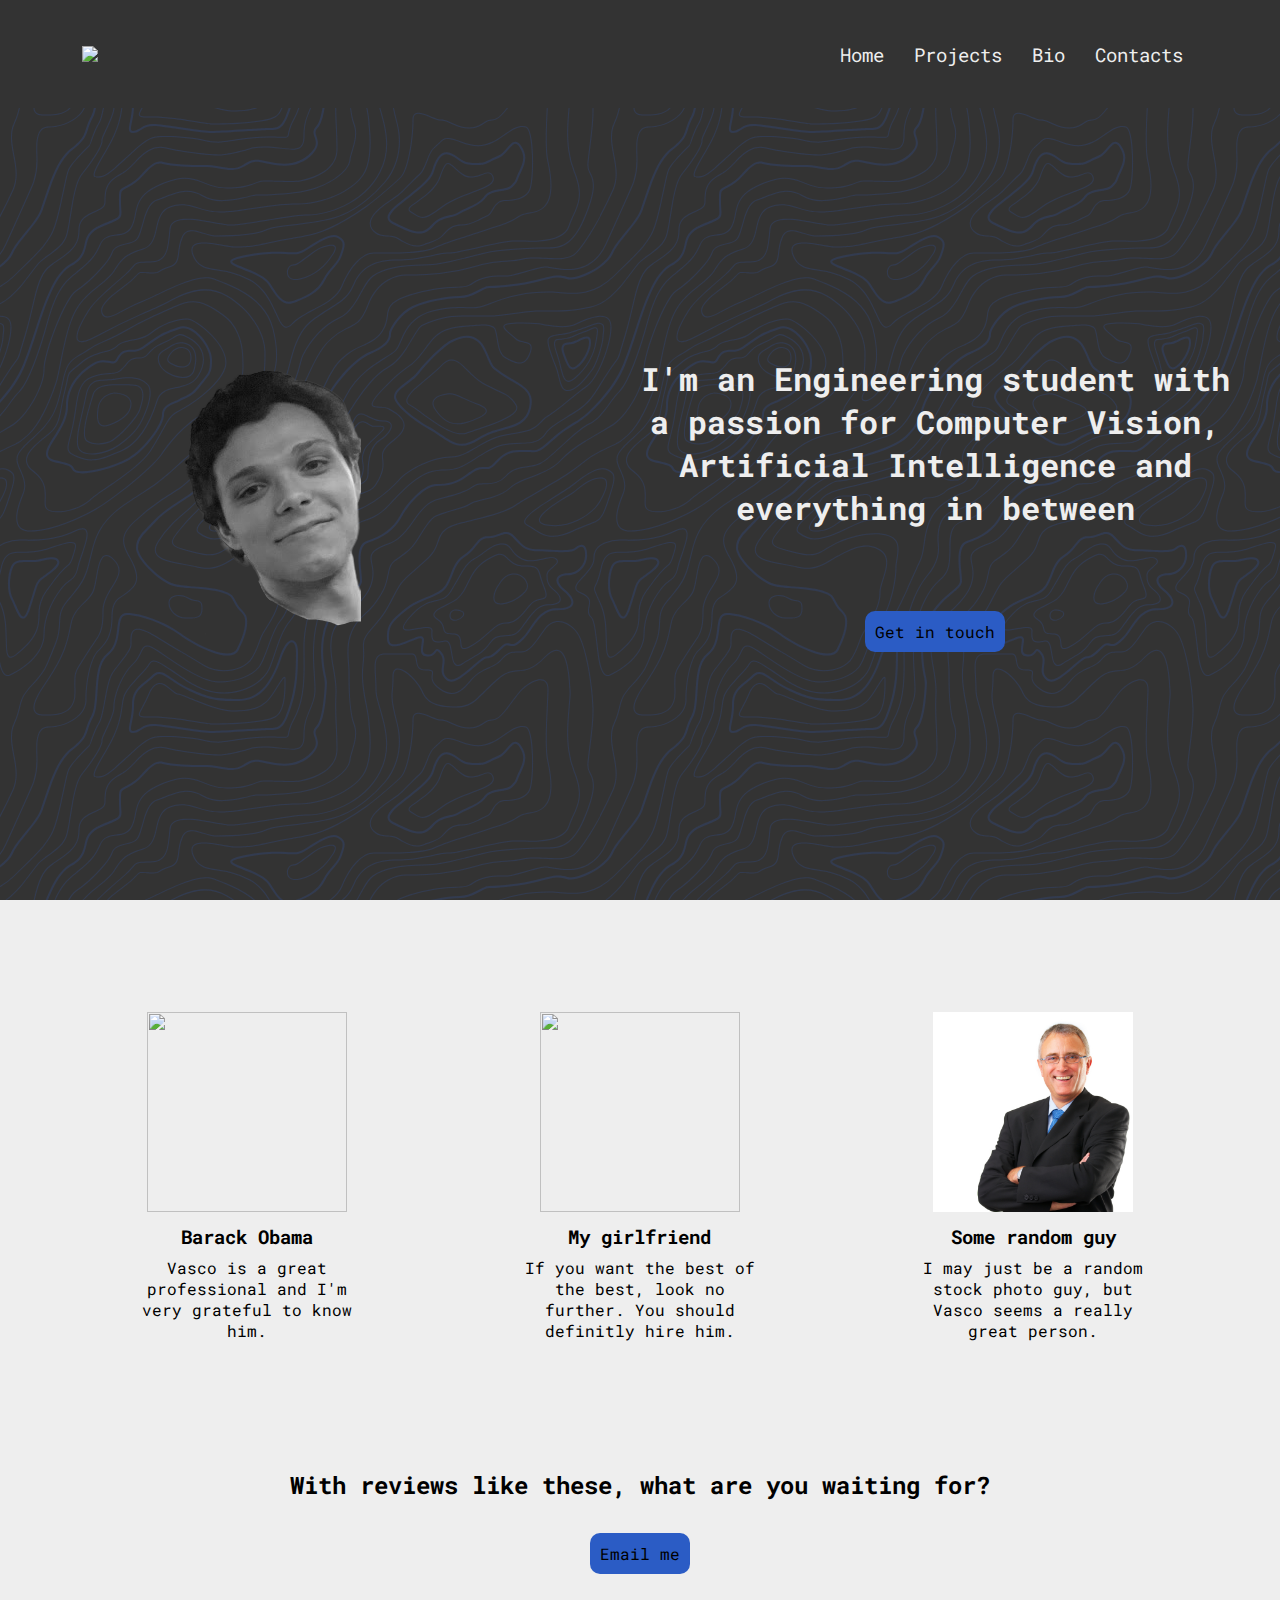
==== commit 64174e9f: "changed profile pic" ====
--- a/index.html
+++ b/index.html
@@ -40,7 +40,10 @@
     <div class="main">
         <div class="main_container">
           <div class="main_pic">
-            <img src="img/hello.png" width="150">
+            <img class="pic-main" src="img/ee_bw.png">
+            <img class="pic-hover" src="img/ee.png">
+            <img class="pic-hover2" src="img/ee_sepia.png">
+
         </div>
             <div class="main_content">
                 
--- a/styles.css
+++ b/styles.css
@@ -194,10 +194,11 @@
 
 .main_container h1{
     margin-bottom: 50px;
-}
-
-.main_container h2{
-    margin-bottom: 10px;
+    
+}
+
+.main_container h1:hover{
+    color: var(--wild-color);
 }
 
 
@@ -246,11 +247,32 @@
 
 .main_pic{
     margin-right: 25%;
-}
-
-.main_pic img{
-    width: 300px;
-}
+    position: relative;
+}
+
+.main_pic img.pic-hover {
+  position: absolute;
+  object-fit: contain;
+  opacity: 0;
+  transition: opacity .2s;
+}
+
+.main_pic:hover img.pic-hover {
+    opacity: 1;
+}
+
+.main_pic img.pic-hover2 {
+    position: absolute;
+    object-fit: contain;
+    left: -50px;
+    opacity: 0;
+    transition: opacity .2s;
+  }
+  
+  .main_pic:hover img.pic-hover2 {
+      opacity: 1;
+  }
+
 
 @media screen and (max-width: 900px){
     .main_container{
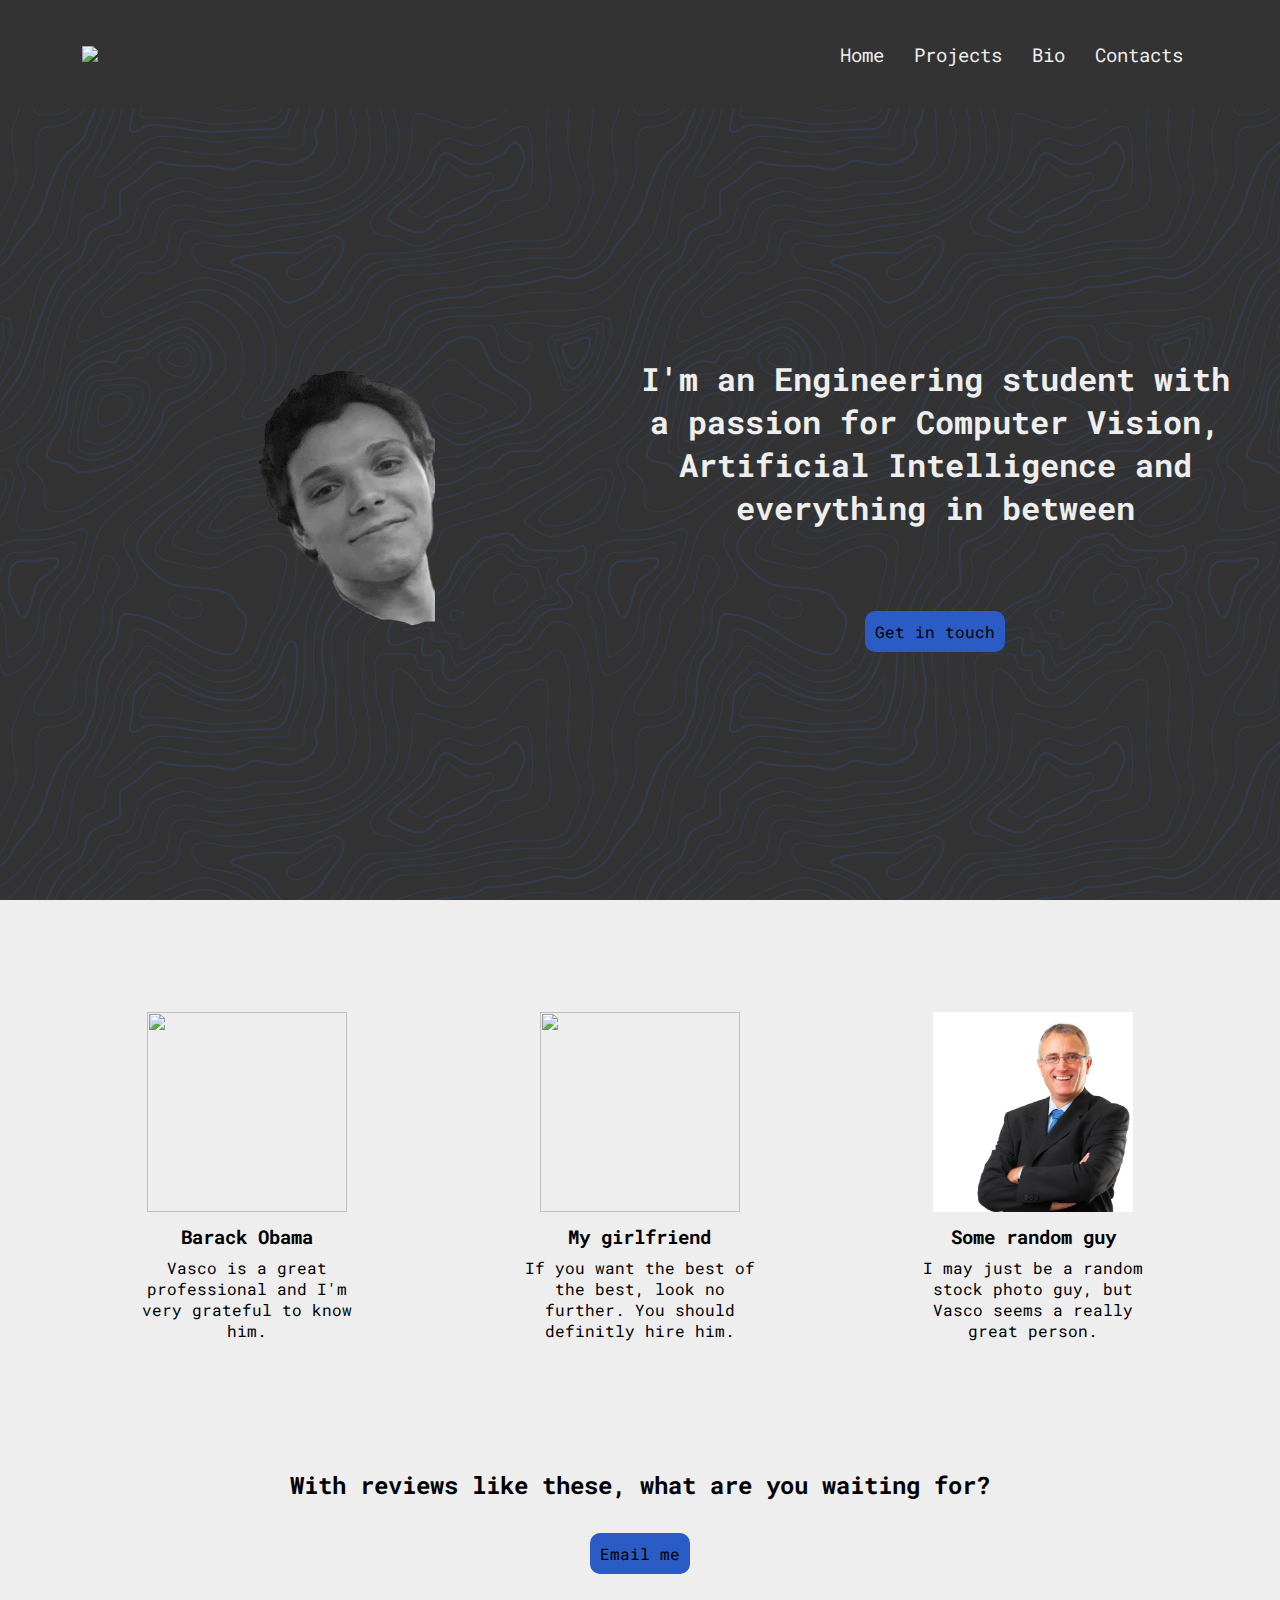
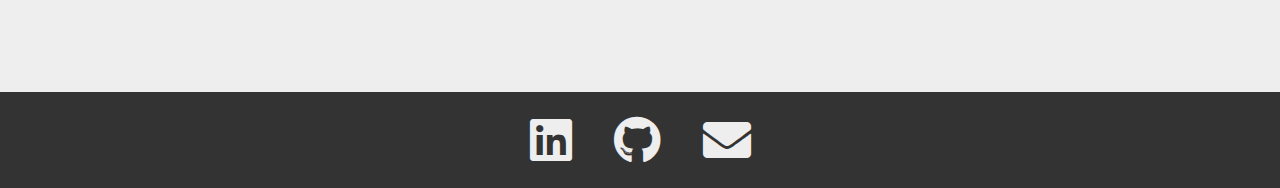
==== commit 1ee594ed: "added footer" ====
--- a/index.html
+++ b/index.html
@@ -5,8 +5,13 @@
     <meta http-equiv="X-UA-Compatible" content="IE=edge">
     <meta name="viewport" content="width=device-width, initial-scale=1.0">
     
-    <link href="https://fonts.googleapis.com/css2?family=Roboto+Mono&display=swap" rel="stylesheet">    <link rel="stylesheet" href="styles.css">
+    <link href="https://fonts.googleapis.com/css2?family=Roboto+Mono&display=swap" rel="stylesheet">   
     
+    <link rel="stylesheet" href="./fontawesome-free-5.15.3-web/css/all.min.css">
+
+    <link rel="stylesheet" href="styles.css">
+    
+
     <title>Vasco Araújo</title>
 </head>
 <body>
@@ -78,6 +83,16 @@
       </div>
     </div>
 
+    <footer>
+      <div class="footer-container">
+          <div class="footer-socials">
+            <a href="https://www.linkedin.com/in/vasco-ara%C3%BAjo-aa8a2a167/"><i class="fab fa-linkedin"></i></a>
+            <a href="https://github.com/vascofaraujo"><i class="fab fa-github"></i></a>            
+            <a href="mailto:vasco.faden.araujo@gmail.com"><i class="fa fa-envelope"></i></a>
+          </div>
+      </div>
+    </footer>  
+
     <script src="main.js"></script>
   
 </body>
--- a/fontawesome-free-5.15.3-web/css/all.min.css
+++ b/fontawesome-free-5.15.3-web/css/all.min.css
@@ -0,0 +1,5 @@
+/*!
+ * Font Awesome Free 5.15.3 by @fontawesome - https://fontawesome.com
+ * License - https://fontawesome.com/license/free (Icons: CC BY 4.0, Fonts: SIL OFL 1.1, Code: MIT License)
+ */
+.fa,.fab,.fad,.fal,.far,.fas{-moz-osx-font-smoothing:grayscale;-webkit-font-smoothing:antialiased;display:inline-block;font-style:normal;font-variant:normal;text-rendering:auto;line-height:1}.fa-lg{font-size:1.33333em;line-height:.75em;vertical-align:-.0667em}.fa-xs{font-size:.75em}.fa-sm{font-size:.875em}.fa-1x{font-size:1em}.fa-2x{font-size:2em}.fa-3x{font-size:3em}.fa-4x{font-size:4em}.fa-5x{font-size:5em}.fa-6x{font-size:6em}.fa-7x{font-size:7em}.fa-8x{font-size:8em}.fa-9x{font-size:9em}.fa-10x{font-size:10em}.fa-fw{text-align:center;width:1.25em}.fa-ul{list-style-type:none;margin-left:2.5em;padding-left:0}.fa-ul>li{position:relative}.fa-li{left:-2em;position:absolute;text-align:center;width:2em;line-height:inherit}.fa-border{border:.08em solid #eee;border-radius:.1em;padding:.2em .25em .15em}.fa-pull-left{float:left}.fa-pull-right{float:right}.fa.fa-pull-left,.fab.fa-pull-left,.fal.fa-pull-left,.far.fa-pull-left,.fas.fa-pull-left{margin-right:.3em}.fa.fa-pull-right,.fab.fa-pull-right,.fal.fa-pull-right,.far.fa-pull-right,.fas.fa-pull-right{margin-left:.3em}.fa-spin{-webkit-animation:fa-spin 2s linear infinite;animation:fa-spin 2s linear infinite}.fa-pulse{-webkit-animation:fa-spin 1s steps(8) infinite;animation:fa-spin 1s steps(8) infinite}@-webkit-keyframes fa-spin{0%{-webkit-transform:rotate(0deg);transform:rotate(0deg)}to{-webkit-transform:rotate(1turn);transform:rotate(1turn)}}@keyframes fa-spin{0%{-webkit-transform:rotate(0deg);transform:rotate(0deg)}to{-webkit-transform:rotate(1turn);transform:rotate(1turn)}}.fa-rotate-90{-ms-filter:"progid:DXImageTransform.Microsoft.BasicImage(rotation=1)";-webkit-transform:rotate(90deg);transform:rotate(90deg)}.fa-rotate-180{-ms-filter:"progid:DXImageTransform.Microsoft.BasicImage(rotation=2)";-webkit-transform:rotate(180deg);transform:rotate(180deg)}.fa-rotate-270{-ms-filter:"progid:DXImageTransform.Microsoft.BasicImage(rotation=3)";-webkit-transform:rotate(270deg);transform:rotate(270deg)}.fa-flip-horizontal{-ms-filter:"progid:DXImageTransform.Microsoft.BasicImage(rotation=0, mirror=1)";-webkit-transform:scaleX(-1);transform:scaleX(-1)}.fa-flip-vertical{-webkit-transform:scaleY(-1);transform:scaleY(-1)}.fa-flip-both,.fa-flip-horizontal.fa-flip-vertical,.fa-flip-vertical{-ms-filter:"progid:DXImageTransform.Microsoft.BasicImage(rotation=2, mirror=1)"}.fa-flip-both,.fa-flip-horizontal.fa-flip-vertical{-webkit-transform:scale(-1);transform:scale(-1)}:root .fa-flip-both,:root .fa-flip-horizontal,:root .fa-flip-vertical,:root .fa-rotate-90,:root .fa-rotate-180,:root .fa-rotate-270{-webkit-filter:none;filter:none}.fa-stack{display:inline-block;height:2em;line-height:2em;position:relative;vertical-align:middle;width:2.5em}.fa-stack-1x,.fa-stack-2x{left:0;position:absolute;text-align:center;width:100%}.fa-stack-1x{line-height:inherit}.fa-stack-2x{font-size:2em}.fa-inverse{color:#fff}.fa-500px:before{content:"\f26e"}.fa-accessible-icon:before{content:"\f368"}.fa-accusoft:before{content:"\f369"}.fa-acquisitions-incorporated:before{content:"\f6af"}.fa-ad:before{content:"\f641"}.fa-address-book:before{content:"\f2b9"}.fa-address-card:before{content:"\f2bb"}.fa-adjust:before{content:"\f042"}.fa-adn:before{content:"\f170"}.fa-adversal:before{content:"\f36a"}.fa-affiliatetheme:before{content:"\f36b"}.fa-air-freshener:before{content:"\f5d0"}.fa-airbnb:before{content:"\f834"}.fa-algolia:before{content:"\f36c"}.fa-align-center:before{content:"\f037"}.fa-align-justify:before{content:"\f039"}.fa-align-left:before{content:"\f036"}.fa-align-right:before{content:"\f038"}.fa-alipay:before{content:"\f642"}.fa-allergies:before{content:"\f461"}.fa-amazon:before{content:"\f270"}.fa-amazon-pay:before{content:"\f42c"}.fa-ambulance:before{content:"\f0f9"}.fa-american-sign-language-interpreting:before{content:"\f2a3"}.fa-amilia:before{content:"\f36d"}.fa-anchor:before{content:"\f13d"}.fa-android:before{content:"\f17b"}.fa-angellist:before{content:"\f209"}.fa-angle-double-down:before{content:"\f103"}.fa-angle-double-left:before{content:"\f100"}.fa-angle-double-right:before{content:"\f101"}.fa-angle-double-up:before{content:"\f102"}.fa-angle-down:before{content:"\f107"}.fa-angle-left:before{content:"\f104"}.fa-angle-right:before{content:"\f105"}.fa-angle-up:before{content:"\f106"}.fa-angry:before{content:"\f556"}.fa-angrycreative:before{content:"\f36e"}.fa-angular:before{content:"\f420"}.fa-ankh:before{content:"\f644"}.fa-app-store:before{content:"\f36f"}.fa-app-store-ios:before{content:"\f370"}.fa-apper:before{content:"\f371"}.fa-apple:before{content:"\f179"}.fa-apple-alt:before{content:"\f5d1"}.fa-apple-pay:before{content:"\f415"}.fa-archive:before{content:"\f187"}.fa-archway:before{content:"\f557"}.fa-arrow-alt-circle-down:before{content:"\f358"}.fa-arrow-alt-circle-left:before{content:"\f359"}.fa-arrow-alt-circle-right:before{content:"\f35a"}.fa-arrow-alt-circle-up:before{content:"\f35b"}.fa-arrow-circle-down:before{content:"\f0ab"}.fa-arrow-circle-left:before{content:"\f0a8"}.fa-arrow-circle-right:before{content:"\f0a9"}.fa-arrow-circle-up:before{content:"\f0aa"}.fa-arrow-down:before{content:"\f063"}.fa-arrow-left:before{content:"\f060"}.fa-arrow-right:before{content:"\f061"}.fa-arrow-up:before{content:"\f062"}.fa-arrows-alt:before{content:"\f0b2"}.fa-arrows-alt-h:before{content:"\f337"}.fa-arrows-alt-v:before{content:"\f338"}.fa-artstation:before{content:"\f77a"}.fa-assistive-listening-systems:before{content:"\f2a2"}.fa-asterisk:before{content:"\f069"}.fa-asymmetrik:before{content:"\f372"}.fa-at:before{content:"\f1fa"}.fa-atlas:before{content:"\f558"}.fa-atlassian:before{content:"\f77b"}.fa-atom:before{content:"\f5d2"}.fa-audible:before{content:"\f373"}.fa-audio-description:before{content:"\f29e"}.fa-autoprefixer:before{content:"\f41c"}.fa-avianex:before{content:"\f374"}.fa-aviato:before{content:"\f421"}.fa-award:before{content:"\f559"}.fa-aws:before{content:"\f375"}.fa-baby:before{content:"\f77c"}.fa-baby-carriage:before{content:"\f77d"}.fa-backspace:before{content:"\f55a"}.fa-backward:before{content:"\f04a"}.fa-bacon:before{content:"\f7e5"}.fa-bacteria:before{content:"\e059"}.fa-bacterium:before{content:"\e05a"}.fa-bahai:before{content:"\f666"}.fa-balance-scale:before{content:"\f24e"}.fa-balance-scale-left:before{content:"\f515"}.fa-balance-scale-right:before{content:"\f516"}.fa-ban:before{content:"\f05e"}.fa-band-aid:before{content:"\f462"}.fa-bandcamp:before{content:"\f2d5"}.fa-barcode:before{content:"\f02a"}.fa-bars:before{content:"\f0c9"}.fa-baseball-ball:before{content:"\f433"}.fa-basketball-ball:before{content:"\f434"}.fa-bath:before{content:"\f2cd"}.fa-battery-empty:before{content:"\f244"}.fa-battery-full:before{content:"\f240"}.fa-battery-half:before{content:"\f242"}.fa-battery-quarter:before{content:"\f243"}.fa-battery-three-quarters:before{content:"\f241"}.fa-battle-net:before{content:"\f835"}.fa-bed:before{content:"\f236"}.fa-beer:before{content:"\f0fc"}.fa-behance:before{content:"\f1b4"}.fa-behance-square:before{content:"\f1b5"}.fa-bell:before{content:"\f0f3"}.fa-bell-slash:before{content:"\f1f6"}.fa-bezier-curve:before{content:"\f55b"}.fa-bible:before{content:"\f647"}.fa-bicycle:before{content:"\f206"}.fa-biking:before{content:"\f84a"}.fa-bimobject:before{content:"\f378"}.fa-binoculars:before{content:"\f1e5"}.fa-biohazard:before{content:"\f780"}.fa-birthday-cake:before{content:"\f1fd"}.fa-bitbucket:before{content:"\f171"}.fa-bitcoin:before{content:"\f379"}.fa-bity:before{content:"\f37a"}.fa-black-tie:before{content:"\f27e"}.fa-blackberry:before{content:"\f37b"}.fa-blender:before{content:"\f517"}.fa-blender-phone:before{content:"\f6b6"}.fa-blind:before{content:"\f29d"}.fa-blog:before{content:"\f781"}.fa-blogger:before{content:"\f37c"}.fa-blogger-b:before{content:"\f37d"}.fa-bluetooth:before{content:"\f293"}.fa-bluetooth-b:before{content:"\f294"}.fa-bold:before{content:"\f032"}.fa-bolt:before{content:"\f0e7"}.fa-bomb:before{content:"\f1e2"}.fa-bone:before{content:"\f5d7"}.fa-bong:before{content:"\f55c"}.fa-book:before{content:"\f02d"}.fa-book-dead:before{content:"\f6b7"}.fa-book-medical:before{content:"\f7e6"}.fa-book-open:before{content:"\f518"}.fa-book-reader:before{content:"\f5da"}.fa-bookmark:before{content:"\f02e"}.fa-bootstrap:before{content:"\f836"}.fa-border-all:before{content:"\f84c"}.fa-border-none:before{content:"\f850"}.fa-border-style:before{content:"\f853"}.fa-bowling-ball:before{content:"\f436"}.fa-box:before{content:"\f466"}.fa-box-open:before{content:"\f49e"}.fa-box-tissue:before{content:"\e05b"}.fa-boxes:before{content:"\f468"}.fa-braille:before{content:"\f2a1"}.fa-brain:before{content:"\f5dc"}.fa-bread-slice:before{content:"\f7ec"}.fa-briefcase:before{content:"\f0b1"}.fa-briefcase-medical:before{content:"\f469"}.fa-broadcast-tower:before{content:"\f519"}.fa-broom:before{content:"\f51a"}.fa-brush:before{content:"\f55d"}.fa-btc:before{content:"\f15a"}.fa-buffer:before{content:"\f837"}.fa-bug:before{content:"\f188"}.fa-building:before{content:"\f1ad"}.fa-bullhorn:before{content:"\f0a1"}.fa-bullseye:before{content:"\f140"}.fa-burn:before{content:"\f46a"}.fa-buromobelexperte:before{content:"\f37f"}.fa-bus:before{content:"\f207"}.fa-bus-alt:before{content:"\f55e"}.fa-business-time:before{content:"\f64a"}.fa-buy-n-large:before{content:"\f8a6"}.fa-buysellads:before{content:"\f20d"}.fa-calculator:before{content:"\f1ec"}.fa-calendar:before{content:"\f133"}.fa-calendar-alt:before{content:"\f073"}.fa-calendar-check:before{content:"\f274"}.fa-calendar-day:before{content:"\f783"}.fa-calendar-minus:before{content:"\f272"}.fa-calendar-plus:before{content:"\f271"}.fa-calendar-times:before{content:"\f273"}.fa-calendar-week:before{content:"\f784"}.fa-camera:before{content:"\f030"}.fa-camera-retro:before{content:"\f083"}.fa-campground:before{content:"\f6bb"}.fa-canadian-maple-leaf:before{content:"\f785"}.fa-candy-cane:before{content:"\f786"}.fa-cannabis:before{content:"\f55f"}.fa-capsules:before{content:"\f46b"}.fa-car:before{content:"\f1b9"}.fa-car-alt:before{content:"\f5de"}.fa-car-battery:before{content:"\f5df"}.fa-car-crash:before{content:"\f5e1"}.fa-car-side:before{content:"\f5e4"}.fa-caravan:before{content:"\f8ff"}.fa-caret-down:before{content:"\f0d7"}.fa-caret-left:before{content:"\f0d9"}.fa-caret-right:before{content:"\f0da"}.fa-caret-square-down:before{content:"\f150"}.fa-caret-square-left:before{content:"\f191"}.fa-caret-square-right:before{content:"\f152"}.fa-caret-square-up:before{content:"\f151"}.fa-caret-up:before{content:"\f0d8"}.fa-carrot:before{content:"\f787"}.fa-cart-arrow-down:before{content:"\f218"}.fa-cart-plus:before{content:"\f217"}.fa-cash-register:before{content:"\f788"}.fa-cat:before{content:"\f6be"}.fa-cc-amazon-pay:before{content:"\f42d"}.fa-cc-amex:before{content:"\f1f3"}.fa-cc-apple-pay:before{content:"\f416"}.fa-cc-diners-club:before{content:"\f24c"}.fa-cc-discover:before{content:"\f1f2"}.fa-cc-jcb:before{content:"\f24b"}.fa-cc-mastercard:before{content:"\f1f1"}.fa-cc-paypal:before{content:"\f1f4"}.fa-cc-stripe:before{content:"\f1f5"}.fa-cc-visa:before{content:"\f1f0"}.fa-centercode:before{content:"\f380"}.fa-centos:before{content:"\f789"}.fa-certificate:before{content:"\f0a3"}.fa-chair:before{content:"\f6c0"}.fa-chalkboard:before{content:"\f51b"}.fa-chalkboard-teacher:before{content:"\f51c"}.fa-charging-station:before{content:"\f5e7"}.fa-chart-area:before{content:"\f1fe"}.fa-chart-bar:before{content:"\f080"}.fa-chart-line:before{content:"\f201"}.fa-chart-pie:before{content:"\f200"}.fa-check:before{content:"\f00c"}.fa-check-circle:before{content:"\f058"}.fa-check-double:before{content:"\f560"}.fa-check-square:before{content:"\f14a"}.fa-cheese:before{content:"\f7ef"}.fa-chess:before{content:"\f439"}.fa-chess-bishop:before{content:"\f43a"}.fa-chess-board:before{content:"\f43c"}.fa-chess-king:before{content:"\f43f"}.fa-chess-knight:before{content:"\f441"}.fa-chess-pawn:before{content:"\f443"}.fa-chess-queen:before{content:"\f445"}.fa-chess-rook:before{content:"\f447"}.fa-chevron-circle-down:before{content:"\f13a"}.fa-chevron-circle-left:before{content:"\f137"}.fa-chevron-circle-right:before{content:"\f138"}.fa-chevron-circle-up:before{content:"\f139"}.fa-chevron-down:before{content:"\f078"}.fa-chevron-left:before{content:"\f053"}.fa-chevron-right:before{content:"\f054"}.fa-chevron-up:before{content:"\f077"}.fa-child:before{content:"\f1ae"}.fa-chrome:before{content:"\f268"}.fa-chromecast:before{content:"\f838"}.fa-church:before{content:"\f51d"}.fa-circle:before{content:"\f111"}.fa-circle-notch:before{content:"\f1ce"}.fa-city:before{content:"\f64f"}.fa-clinic-medical:before{content:"\f7f2"}.fa-clipboard:before{content:"\f328"}.fa-clipboard-check:before{content:"\f46c"}.fa-clipboard-list:before{content:"\f46d"}.fa-clock:before{content:"\f017"}.fa-clone:before{content:"\f24d"}.fa-closed-captioning:before{content:"\f20a"}.fa-cloud:before{content:"\f0c2"}.fa-cloud-download-alt:before{content:"\f381"}.fa-cloud-meatball:before{content:"\f73b"}.fa-cloud-moon:before{content:"\f6c3"}.fa-cloud-moon-rain:before{content:"\f73c"}.fa-cloud-rain:before{content:"\f73d"}.fa-cloud-showers-heavy:before{content:"\f740"}.fa-cloud-sun:before{content:"\f6c4"}.fa-cloud-sun-rain:before{content:"\f743"}.fa-cloud-upload-alt:before{content:"\f382"}.fa-cloudflare:before{content:"\e07d"}.fa-cloudscale:before{content:"\f383"}.fa-cloudsmith:before{content:"\f384"}.fa-cloudversify:before{content:"\f385"}.fa-cocktail:before{content:"\f561"}.fa-code:before{content:"\f121"}.fa-code-branch:before{content:"\f126"}.fa-codepen:before{content:"\f1cb"}.fa-codiepie:before{content:"\f284"}.fa-coffee:before{content:"\f0f4"}.fa-cog:before{content:"\f013"}.fa-cogs:before{content:"\f085"}.fa-coins:before{content:"\f51e"}.fa-columns:before{content:"\f0db"}.fa-comment:before{content:"\f075"}.fa-comment-alt:before{content:"\f27a"}.fa-comment-dollar:before{content:"\f651"}.fa-comment-dots:before{content:"\f4ad"}.fa-comment-medical:before{content:"\f7f5"}.fa-comment-slash:before{content:"\f4b3"}.fa-comments:before{content:"\f086"}.fa-comments-dollar:before{content:"\f653"}.fa-compact-disc:before{content:"\f51f"}.fa-compass:before{content:"\f14e"}.fa-compress:before{content:"\f066"}.fa-compress-alt:before{content:"\f422"}.fa-compress-arrows-alt:before{content:"\f78c"}.fa-concierge-bell:before{content:"\f562"}.fa-confluence:before{content:"\f78d"}.fa-connectdevelop:before{content:"\f20e"}.fa-contao:before{content:"\f26d"}.fa-cookie:before{content:"\f563"}.fa-cookie-bite:before{content:"\f564"}.fa-copy:before{content:"\f0c5"}.fa-copyright:before{content:"\f1f9"}.fa-cotton-bureau:before{content:"\f89e"}.fa-couch:before{content:"\f4b8"}.fa-cpanel:before{content:"\f388"}.fa-creative-commons:before{content:"\f25e"}.fa-creative-commons-by:before{content:"\f4e7"}.fa-creative-commons-nc:before{content:"\f4e8"}.fa-creative-commons-nc-eu:before{content:"\f4e9"}.fa-creative-commons-nc-jp:before{content:"\f4ea"}.fa-creative-commons-nd:before{content:"\f4eb"}.fa-creative-commons-pd:before{content:"\f4ec"}.fa-creative-commons-pd-alt:before{content:"\f4ed"}.fa-creative-commons-remix:before{content:"\f4ee"}.fa-creative-commons-sa:before{content:"\f4ef"}.fa-creative-commons-sampling:before{content:"\f4f0"}.fa-creative-commons-sampling-plus:before{content:"\f4f1"}.fa-creative-commons-share:before{content:"\f4f2"}.fa-creative-commons-zero:before{content:"\f4f3"}.fa-credit-card:before{content:"\f09d"}.fa-critical-role:before{content:"\f6c9"}.fa-crop:before{content:"\f125"}.fa-crop-alt:before{content:"\f565"}.fa-cross:before{content:"\f654"}.fa-crosshairs:before{content:"\f05b"}.fa-crow:before{content:"\f520"}.fa-crown:before{content:"\f521"}.fa-crutch:before{content:"\f7f7"}.fa-css3:before{content:"\f13c"}.fa-css3-alt:before{content:"\f38b"}.fa-cube:before{content:"\f1b2"}.fa-cubes:before{content:"\f1b3"}.fa-cut:before{content:"\f0c4"}.fa-cuttlefish:before{content:"\f38c"}.fa-d-and-d:before{content:"\f38d"}.fa-d-and-d-beyond:before{content:"\f6ca"}.fa-dailymotion:before{content:"\e052"}.fa-dashcube:before{content:"\f210"}.fa-database:before{content:"\f1c0"}.fa-deaf:before{content:"\f2a4"}.fa-deezer:before{content:"\e077"}.fa-delicious:before{content:"\f1a5"}.fa-democrat:before{content:"\f747"}.fa-deploydog:before{content:"\f38e"}.fa-deskpro:before{content:"\f38f"}.fa-desktop:before{content:"\f108"}.fa-dev:before{content:"\f6cc"}.fa-deviantart:before{content:"\f1bd"}.fa-dharmachakra:before{content:"\f655"}.fa-dhl:before{content:"\f790"}.fa-diagnoses:before{content:"\f470"}.fa-diaspora:before{content:"\f791"}.fa-dice:before{content:"\f522"}.fa-dice-d20:before{content:"\f6cf"}.fa-dice-d6:before{content:"\f6d1"}.fa-dice-five:before{content:"\f523"}.fa-dice-four:before{content:"\f524"}.fa-dice-one:before{content:"\f525"}.fa-dice-six:before{content:"\f526"}.fa-dice-three:before{content:"\f527"}.fa-dice-two:before{content:"\f528"}.fa-digg:before{content:"\f1a6"}.fa-digital-ocean:before{content:"\f391"}.fa-digital-tachograph:before{content:"\f566"}.fa-directions:before{content:"\f5eb"}.fa-discord:before{content:"\f392"}.fa-discourse:before{content:"\f393"}.fa-disease:before{content:"\f7fa"}.fa-divide:before{content:"\f529"}.fa-dizzy:before{content:"\f567"}.fa-dna:before{content:"\f471"}.fa-dochub:before{content:"\f394"}.fa-docker:before{content:"\f395"}.fa-dog:before{content:"\f6d3"}.fa-dollar-sign:before{content:"\f155"}.fa-dolly:before{content:"\f472"}.fa-dolly-flatbed:before{content:"\f474"}.fa-donate:before{content:"\f4b9"}.fa-door-closed:before{content:"\f52a"}.fa-door-open:before{content:"\f52b"}.fa-dot-circle:before{content:"\f192"}.fa-dove:before{content:"\f4ba"}.fa-download:before{content:"\f019"}.fa-draft2digital:before{content:"\f396"}.fa-drafting-compass:before{content:"\f568"}.fa-dragon:before{content:"\f6d5"}.fa-draw-polygon:before{content:"\f5ee"}.fa-dribbble:before{content:"\f17d"}.fa-dribbble-square:before{content:"\f397"}.fa-dropbox:before{content:"\f16b"}.fa-drum:before{content:"\f569"}.fa-drum-steelpan:before{content:"\f56a"}.fa-drumstick-bite:before{content:"\f6d7"}.fa-drupal:before{content:"\f1a9"}.fa-dumbbell:before{content:"\f44b"}.fa-dumpster:before{content:"\f793"}.fa-dumpster-fire:before{content:"\f794"}.fa-dungeon:before{content:"\f6d9"}.fa-dyalog:before{content:"\f399"}.fa-earlybirds:before{content:"\f39a"}.fa-ebay:before{content:"\f4f4"}.fa-edge:before{content:"\f282"}.fa-edge-legacy:before{content:"\e078"}.fa-edit:before{content:"\f044"}.fa-egg:before{content:"\f7fb"}.fa-eject:before{content:"\f052"}.fa-elementor:before{content:"\f430"}.fa-ellipsis-h:before{content:"\f141"}.fa-ellipsis-v:before{content:"\f142"}.fa-ello:before{content:"\f5f1"}.fa-ember:before{content:"\f423"}.fa-empire:before{content:"\f1d1"}.fa-envelope:before{content:"\f0e0"}.fa-envelope-open:before{content:"\f2b6"}.fa-envelope-open-text:before{content:"\f658"}.fa-envelope-square:before{content:"\f199"}.fa-envira:before{content:"\f299"}.fa-equals:before{content:"\f52c"}.fa-eraser:before{content:"\f12d"}.fa-erlang:before{content:"\f39d"}.fa-ethereum:before{content:"\f42e"}.fa-ethernet:before{content:"\f796"}.fa-etsy:before{content:"\f2d7"}.fa-euro-sign:before{content:"\f153"}.fa-evernote:before{content:"\f839"}.fa-exchange-alt:before{content:"\f362"}.fa-exclamation:before{content:"\f12a"}.fa-exclamation-circle:before{content:"\f06a"}.fa-exclamation-triangle:before{content:"\f071"}.fa-expand:before{content:"\f065"}.fa-expand-alt:before{content:"\f424"}.fa-expand-arrows-alt:before{content:"\f31e"}.fa-expeditedssl:before{content:"\f23e"}.fa-external-link-alt:before{content:"\f35d"}.fa-external-link-square-alt:before{content:"\f360"}.fa-eye:before{content:"\f06e"}.fa-eye-dropper:before{content:"\f1fb"}.fa-eye-slash:before{content:"\f070"}.fa-facebook:before{content:"\f09a"}.fa-facebook-f:before{content:"\f39e"}.fa-facebook-messenger:before{content:"\f39f"}.fa-facebook-square:before{content:"\f082"}.fa-fan:before{content:"\f863"}.fa-fantasy-flight-games:before{content:"\f6dc"}.fa-fast-backward:before{content:"\f049"}.fa-fast-forward:before{content:"\f050"}.fa-faucet:before{content:"\e005"}.fa-fax:before{content:"\f1ac"}.fa-feather:before{content:"\f52d"}.fa-feather-alt:before{content:"\f56b"}.fa-fedex:before{content:"\f797"}.fa-fedora:before{content:"\f798"}.fa-female:before{content:"\f182"}.fa-fighter-jet:before{content:"\f0fb"}.fa-figma:before{content:"\f799"}.fa-file:before{content:"\f15b"}.fa-file-alt:before{content:"\f15c"}.fa-file-archive:before{content:"\f1c6"}.fa-file-audio:before{content:"\f1c7"}.fa-file-code:before{content:"\f1c9"}.fa-file-contract:before{content:"\f56c"}.fa-file-csv:before{content:"\f6dd"}.fa-file-download:before{content:"\f56d"}.fa-file-excel:before{content:"\f1c3"}.fa-file-export:before{content:"\f56e"}.fa-file-image:before{content:"\f1c5"}.fa-file-import:before{content:"\f56f"}.fa-file-invoice:before{content:"\f570"}.fa-file-invoice-dollar:before{content:"\f571"}.fa-file-medical:before{content:"\f477"}.fa-file-medical-alt:before{content:"\f478"}.fa-file-pdf:before{content:"\f1c1"}.fa-file-powerpoint:before{content:"\f1c4"}.fa-file-prescription:before{content:"\f572"}.fa-file-signature:before{content:"\f573"}.fa-file-upload:before{content:"\f574"}.fa-file-video:before{content:"\f1c8"}.fa-file-word:before{content:"\f1c2"}.fa-fill:before{content:"\f575"}.fa-fill-drip:before{content:"\f576"}.fa-film:before{content:"\f008"}.fa-filter:before{content:"\f0b0"}.fa-fingerprint:before{content:"\f577"}.fa-fire:before{content:"\f06d"}.fa-fire-alt:before{content:"\f7e4"}.fa-fire-extinguisher:before{content:"\f134"}.fa-firefox:before{content:"\f269"}.fa-firefox-browser:before{content:"\e007"}.fa-first-aid:before{content:"\f479"}.fa-first-order:before{content:"\f2b0"}.fa-first-order-alt:before{content:"\f50a"}.fa-firstdraft:before{content:"\f3a1"}.fa-fish:before{content:"\f578"}.fa-fist-raised:before{content:"\f6de"}.fa-flag:before{content:"\f024"}.fa-flag-checkered:before{content:"\f11e"}.fa-flag-usa:before{content:"\f74d"}.fa-flask:before{content:"\f0c3"}.fa-flickr:before{content:"\f16e"}.fa-flipboard:before{content:"\f44d"}.fa-flushed:before{content:"\f579"}.fa-fly:before{content:"\f417"}.fa-folder:before{content:"\f07b"}.fa-folder-minus:before{content:"\f65d"}.fa-folder-open:before{content:"\f07c"}.fa-folder-plus:before{content:"\f65e"}.fa-font:before{content:"\f031"}.fa-font-awesome:before{content:"\f2b4"}.fa-font-awesome-alt:before{content:"\f35c"}.fa-font-awesome-flag:before{content:"\f425"}.fa-font-awesome-logo-full:before{content:"\f4e6"}.fa-fonticons:before{content:"\f280"}.fa-fonticons-fi:before{content:"\f3a2"}.fa-football-ball:before{content:"\f44e"}.fa-fort-awesome:before{content:"\f286"}.fa-fort-awesome-alt:before{content:"\f3a3"}.fa-forumbee:before{content:"\f211"}.fa-forward:before{content:"\f04e"}.fa-foursquare:before{content:"\f180"}.fa-free-code-camp:before{content:"\f2c5"}.fa-freebsd:before{content:"\f3a4"}.fa-frog:before{content:"\f52e"}.fa-frown:before{content:"\f119"}.fa-frown-open:before{content:"\f57a"}.fa-fulcrum:before{content:"\f50b"}.fa-funnel-dollar:before{content:"\f662"}.fa-futbol:before{content:"\f1e3"}.fa-galactic-republic:before{content:"\f50c"}.fa-galactic-senate:before{content:"\f50d"}.fa-gamepad:before{content:"\f11b"}.fa-gas-pump:before{content:"\f52f"}.fa-gavel:before{content:"\f0e3"}.fa-gem:before{content:"\f3a5"}.fa-genderless:before{content:"\f22d"}.fa-get-pocket:before{content:"\f265"}.fa-gg:before{content:"\f260"}.fa-gg-circle:before{content:"\f261"}.fa-ghost:before{content:"\f6e2"}.fa-gift:before{content:"\f06b"}.fa-gifts:before{content:"\f79c"}.fa-git:before{content:"\f1d3"}.fa-git-alt:before{content:"\f841"}.fa-git-square:before{content:"\f1d2"}.fa-github:before{content:"\f09b"}.fa-github-alt:before{content:"\f113"}.fa-github-square:before{content:"\f092"}.fa-gitkraken:before{content:"\f3a6"}.fa-gitlab:before{content:"\f296"}.fa-gitter:before{content:"\f426"}.fa-glass-cheers:before{content:"\f79f"}.fa-glass-martini:before{content:"\f000"}.fa-glass-martini-alt:before{content:"\f57b"}.fa-glass-whiskey:before{content:"\f7a0"}.fa-glasses:before{content:"\f530"}.fa-glide:before{content:"\f2a5"}.fa-glide-g:before{content:"\f2a6"}.fa-globe:before{content:"\f0ac"}.fa-globe-africa:before{content:"\f57c"}.fa-globe-americas:before{content:"\f57d"}.fa-globe-asia:before{content:"\f57e"}.fa-globe-europe:before{content:"\f7a2"}.fa-gofore:before{content:"\f3a7"}.fa-golf-ball:before{content:"\f450"}.fa-goodreads:before{content:"\f3a8"}.fa-goodreads-g:before{content:"\f3a9"}.fa-google:before{content:"\f1a0"}.fa-google-drive:before{content:"\f3aa"}.fa-google-pay:before{content:"\e079"}.fa-google-play:before{content:"\f3ab"}.fa-google-plus:before{content:"\f2b3"}.fa-google-plus-g:before{content:"\f0d5"}.fa-google-plus-square:before{content:"\f0d4"}.fa-google-wallet:before{content:"\f1ee"}.fa-gopuram:before{content:"\f664"}.fa-graduation-cap:before{content:"\f19d"}.fa-gratipay:before{content:"\f184"}.fa-grav:before{content:"\f2d6"}.fa-greater-than:before{content:"\f531"}.fa-greater-than-equal:before{content:"\f532"}.fa-grimace:before{content:"\f57f"}.fa-grin:before{content:"\f580"}.fa-grin-alt:before{content:"\f581"}.fa-grin-beam:before{content:"\f582"}.fa-grin-beam-sweat:before{content:"\f583"}.fa-grin-hearts:before{content:"\f584"}.fa-grin-squint:before{content:"\f585"}.fa-grin-squint-tears:before{content:"\f586"}.fa-grin-stars:before{content:"\f587"}.fa-grin-tears:before{content:"\f588"}.fa-grin-tongue:before{content:"\f589"}.fa-grin-tongue-squint:before{content:"\f58a"}.fa-grin-tongue-wink:before{content:"\f58b"}.fa-grin-wink:before{content:"\f58c"}.fa-grip-horizontal:before{content:"\f58d"}.fa-grip-lines:before{content:"\f7a4"}.fa-grip-lines-vertical:before{content:"\f7a5"}.fa-grip-vertical:before{content:"\f58e"}.fa-gripfire:before{content:"\f3ac"}.fa-grunt:before{content:"\f3ad"}.fa-guilded:before{content:"\e07e"}.fa-guitar:before{content:"\f7a6"}.fa-gulp:before{content:"\f3ae"}.fa-h-square:before{content:"\f0fd"}.fa-hacker-news:before{content:"\f1d4"}.fa-hacker-news-square:before{content:"\f3af"}.fa-hackerrank:before{content:"\f5f7"}.fa-hamburger:before{content:"\f805"}.fa-hammer:before{content:"\f6e3"}.fa-hamsa:before{content:"\f665"}.fa-hand-holding:before{content:"\f4bd"}.fa-hand-holding-heart:before{content:"\f4be"}.fa-hand-holding-medical:before{content:"\e05c"}.fa-hand-holding-usd:before{content:"\f4c0"}.fa-hand-holding-water:before{content:"\f4c1"}.fa-hand-lizard:before{content:"\f258"}.fa-hand-middle-finger:before{content:"\f806"}.fa-hand-paper:before{content:"\f256"}.fa-hand-peace:before{content:"\f25b"}.fa-hand-point-down:before{content:"\f0a7"}.fa-hand-point-left:before{content:"\f0a5"}.fa-hand-point-right:before{content:"\f0a4"}.fa-hand-point-up:before{content:"\f0a6"}.fa-hand-pointer:before{content:"\f25a"}.fa-hand-rock:before{content:"\f255"}.fa-hand-scissors:before{content:"\f257"}.fa-hand-sparkles:before{content:"\e05d"}.fa-hand-spock:before{content:"\f259"}.fa-hands:before{content:"\f4c2"}.fa-hands-helping:before{content:"\f4c4"}.fa-hands-wash:before{content:"\e05e"}.fa-handshake:before{content:"\f2b5"}.fa-handshake-alt-slash:before{content:"\e05f"}.fa-handshake-slash:before{content:"\e060"}.fa-hanukiah:before{content:"\f6e6"}.fa-hard-hat:before{content:"\f807"}.fa-hashtag:before{content:"\f292"}.fa-hat-cowboy:before{content:"\f8c0"}.fa-hat-cowboy-side:before{content:"\f8c1"}.fa-hat-wizard:before{content:"\f6e8"}.fa-hdd:before{content:"\f0a0"}.fa-head-side-cough:before{content:"\e061"}.fa-head-side-cough-slash:before{content:"\e062"}.fa-head-side-mask:before{content:"\e063"}.fa-head-side-virus:before{content:"\e064"}.fa-heading:before{content:"\f1dc"}.fa-headphones:before{content:"\f025"}.fa-headphones-alt:before{content:"\f58f"}.fa-headset:before{content:"\f590"}.fa-heart:before{content:"\f004"}.fa-heart-broken:before{content:"\f7a9"}.fa-heartbeat:before{content:"\f21e"}.fa-helicopter:before{content:"\f533"}.fa-highlighter:before{content:"\f591"}.fa-hiking:before{content:"\f6ec"}.fa-hippo:before{content:"\f6ed"}.fa-hips:before{content:"\f452"}.fa-hire-a-helper:before{content:"\f3b0"}.fa-history:before{content:"\f1da"}.fa-hive:before{content:"\e07f"}.fa-hockey-puck:before{content:"\f453"}.fa-holly-berry:before{content:"\f7aa"}.fa-home:before{content:"\f015"}.fa-hooli:before{content:"\f427"}.fa-hornbill:before{content:"\f592"}.fa-horse:before{content:"\f6f0"}.fa-horse-head:before{content:"\f7ab"}.fa-hospital:before{content:"\f0f8"}.fa-hospital-alt:before{content:"\f47d"}.fa-hospital-symbol:before{content:"\f47e"}.fa-hospital-user:before{content:"\f80d"}.fa-hot-tub:before{content:"\f593"}.fa-hotdog:before{content:"\f80f"}.fa-hotel:before{content:"\f594"}.fa-hotjar:before{content:"\f3b1"}.fa-hourglass:before{content:"\f254"}.fa-hourglass-end:before{content:"\f253"}.fa-hourglass-half:before{content:"\f252"}.fa-hourglass-start:before{content:"\f251"}.fa-house-damage:before{content:"\f6f1"}.fa-house-user:before{content:"\e065"}.fa-houzz:before{content:"\f27c"}.fa-hryvnia:before{content:"\f6f2"}.fa-html5:before{content:"\f13b"}.fa-hubspot:before{content:"\f3b2"}.fa-i-cursor:before{content:"\f246"}.fa-ice-cream:before{content:"\f810"}.fa-icicles:before{content:"\f7ad"}.fa-icons:before{content:"\f86d"}.fa-id-badge:before{content:"\f2c1"}.fa-id-card:before{content:"\f2c2"}.fa-id-card-alt:before{content:"\f47f"}.fa-ideal:before{content:"\e013"}.fa-igloo:before{content:"\f7ae"}.fa-image:before{content:"\f03e"}.fa-images:before{content:"\f302"}.fa-imdb:before{content:"\f2d8"}.fa-inbox:before{content:"\f01c"}.fa-indent:before{content:"\f03c"}.fa-industry:before{content:"\f275"}.fa-infinity:before{content:"\f534"}.fa-info:before{content:"\f129"}.fa-info-circle:before{content:"\f05a"}.fa-innosoft:before{content:"\e080"}.fa-instagram:before{content:"\f16d"}.fa-instagram-square:before{content:"\e055"}.fa-instalod:before{content:"\e081"}.fa-intercom:before{content:"\f7af"}.fa-internet-explorer:before{content:"\f26b"}.fa-invision:before{content:"\f7b0"}.fa-ioxhost:before{content:"\f208"}.fa-italic:before{content:"\f033"}.fa-itch-io:before{content:"\f83a"}.fa-itunes:before{content:"\f3b4"}.fa-itunes-note:before{content:"\f3b5"}.fa-java:before{content:"\f4e4"}.fa-jedi:before{content:"\f669"}.fa-jedi-order:before{content:"\f50e"}.fa-jenkins:before{content:"\f3b6"}.fa-jira:before{content:"\f7b1"}.fa-joget:before{content:"\f3b7"}.fa-joint:before{content:"\f595"}.fa-joomla:before{content:"\f1aa"}.fa-journal-whills:before{content:"\f66a"}.fa-js:before{content:"\f3b8"}.fa-js-square:before{content:"\f3b9"}.fa-jsfiddle:before{content:"\f1cc"}.fa-kaaba:before{content:"\f66b"}.fa-kaggle:before{content:"\f5fa"}.fa-key:before{content:"\f084"}.fa-keybase:before{content:"\f4f5"}.fa-keyboard:before{content:"\f11c"}.fa-keycdn:before{content:"\f3ba"}.fa-khanda:before{content:"\f66d"}.fa-kickstarter:before{content:"\f3bb"}.fa-kickstarter-k:before{content:"\f3bc"}.fa-kiss:before{content:"\f596"}.fa-kiss-beam:before{content:"\f597"}.fa-kiss-wink-heart:before{content:"\f598"}.fa-kiwi-bird:before{content:"\f535"}.fa-korvue:before{content:"\f42f"}.fa-landmark:before{content:"\f66f"}.fa-language:before{content:"\f1ab"}.fa-laptop:before{content:"\f109"}.fa-laptop-code:before{content:"\f5fc"}.fa-laptop-house:before{content:"\e066"}.fa-laptop-medical:before{content:"\f812"}.fa-laravel:before{content:"\f3bd"}.fa-lastfm:before{content:"\f202"}.fa-lastfm-square:before{content:"\f203"}.fa-laugh:before{content:"\f599"}.fa-laugh-beam:before{content:"\f59a"}.fa-laugh-squint:before{content:"\f59b"}.fa-laugh-wink:before{content:"\f59c"}.fa-layer-group:before{content:"\f5fd"}.fa-leaf:before{content:"\f06c"}.fa-leanpub:before{content:"\f212"}.fa-lemon:before{content:"\f094"}.fa-less:before{content:"\f41d"}.fa-less-than:before{content:"\f536"}.fa-less-than-equal:before{content:"\f537"}.fa-level-down-alt:before{content:"\f3be"}.fa-level-up-alt:before{content:"\f3bf"}.fa-life-ring:before{content:"\f1cd"}.fa-lightbulb:before{content:"\f0eb"}.fa-line:before{content:"\f3c0"}.fa-link:before{content:"\f0c1"}.fa-linkedin:before{content:"\f08c"}.fa-linkedin-in:before{content:"\f0e1"}.fa-linode:before{content:"\f2b8"}.fa-linux:before{content:"\f17c"}.fa-lira-sign:before{content:"\f195"}.fa-list:before{content:"\f03a"}.fa-list-alt:before{content:"\f022"}.fa-list-ol:before{content:"\f0cb"}.fa-list-ul:before{content:"\f0ca"}.fa-location-arrow:before{content:"\f124"}.fa-lock:before{content:"\f023"}.fa-lock-open:before{content:"\f3c1"}.fa-long-arrow-alt-down:before{content:"\f309"}.fa-long-arrow-alt-left:before{content:"\f30a"}.fa-long-arrow-alt-right:before{content:"\f30b"}.fa-long-arrow-alt-up:before{content:"\f30c"}.fa-low-vision:before{content:"\f2a8"}.fa-luggage-cart:before{content:"\f59d"}.fa-lungs:before{content:"\f604"}.fa-lungs-virus:before{content:"\e067"}.fa-lyft:before{content:"\f3c3"}.fa-magento:before{content:"\f3c4"}.fa-magic:before{content:"\f0d0"}.fa-magnet:before{content:"\f076"}.fa-mail-bulk:before{content:"\f674"}.fa-mailchimp:before{content:"\f59e"}.fa-male:before{content:"\f183"}.fa-mandalorian:before{content:"\f50f"}.fa-map:before{content:"\f279"}.fa-map-marked:before{content:"\f59f"}.fa-map-marked-alt:before{content:"\f5a0"}.fa-map-marker:before{content:"\f041"}.fa-map-marker-alt:before{content:"\f3c5"}.fa-map-pin:before{content:"\f276"}.fa-map-signs:before{content:"\f277"}.fa-markdown:before{content:"\f60f"}.fa-marker:before{content:"\f5a1"}.fa-mars:before{content:"\f222"}.fa-mars-double:before{content:"\f227"}.fa-mars-stroke:before{content:"\f229"}.fa-mars-stroke-h:before{content:"\f22b"}.fa-mars-stroke-v:before{content:"\f22a"}.fa-mask:before{content:"\f6fa"}.fa-mastodon:before{content:"\f4f6"}.fa-maxcdn:before{content:"\f136"}.fa-mdb:before{content:"\f8ca"}.fa-medal:before{content:"\f5a2"}.fa-medapps:before{content:"\f3c6"}.fa-medium:before{content:"\f23a"}.fa-medium-m:before{content:"\f3c7"}.fa-medkit:before{content:"\f0fa"}.fa-medrt:before{content:"\f3c8"}.fa-meetup:before{content:"\f2e0"}.fa-megaport:before{content:"\f5a3"}.fa-meh:before{content:"\f11a"}.fa-meh-blank:before{content:"\f5a4"}.fa-meh-rolling-eyes:before{content:"\f5a5"}.fa-memory:before{content:"\f538"}.fa-mendeley:before{content:"\f7b3"}.fa-menorah:before{content:"\f676"}.fa-mercury:before{content:"\f223"}.fa-meteor:before{content:"\f753"}.fa-microblog:before{content:"\e01a"}.fa-microchip:before{content:"\f2db"}.fa-microphone:before{content:"\f130"}.fa-microphone-alt:before{content:"\f3c9"}.fa-microphone-alt-slash:before{content:"\f539"}.fa-microphone-slash:before{content:"\f131"}.fa-microscope:before{content:"\f610"}.fa-microsoft:before{content:"\f3ca"}.fa-minus:before{content:"\f068"}.fa-minus-circle:before{content:"\f056"}.fa-minus-square:before{content:"\f146"}.fa-mitten:before{content:"\f7b5"}.fa-mix:before{content:"\f3cb"}.fa-mixcloud:before{content:"\f289"}.fa-mixer:before{content:"\e056"}.fa-mizuni:before{content:"\f3cc"}.fa-mobile:before{content:"\f10b"}.fa-mobile-alt:before{content:"\f3cd"}.fa-modx:before{content:"\f285"}.fa-monero:before{content:"\f3d0"}.fa-money-bill:before{content:"\f0d6"}.fa-money-bill-alt:before{content:"\f3d1"}.fa-money-bill-wave:before{content:"\f53a"}.fa-money-bill-wave-alt:before{content:"\f53b"}.fa-money-check:before{content:"\f53c"}.fa-money-check-alt:before{content:"\f53d"}.fa-monument:before{content:"\f5a6"}.fa-moon:before{content:"\f186"}.fa-mortar-pestle:before{content:"\f5a7"}.fa-mosque:before{content:"\f678"}.fa-motorcycle:before{content:"\f21c"}.fa-mountain:before{content:"\f6fc"}.fa-mouse:before{content:"\f8cc"}.fa-mouse-pointer:before{content:"\f245"}.fa-mug-hot:before{content:"\f7b6"}.fa-music:before{content:"\f001"}.fa-napster:before{content:"\f3d2"}.fa-neos:before{content:"\f612"}.fa-network-wired:before{content:"\f6ff"}.fa-neuter:before{content:"\f22c"}.fa-newspaper:before{content:"\f1ea"}.fa-nimblr:before{content:"\f5a8"}.fa-node:before{content:"\f419"}.fa-node-js:before{content:"\f3d3"}.fa-not-equal:before{content:"\f53e"}.fa-notes-medical:before{content:"\f481"}.fa-npm:before{content:"\f3d4"}.fa-ns8:before{content:"\f3d5"}.fa-nutritionix:before{content:"\f3d6"}.fa-object-group:before{content:"\f247"}.fa-object-ungroup:before{content:"\f248"}.fa-octopus-deploy:before{content:"\e082"}.fa-odnoklassniki:before{content:"\f263"}.fa-odnoklassniki-square:before{content:"\f264"}.fa-oil-can:before{content:"\f613"}.fa-old-republic:before{content:"\f510"}.fa-om:before{content:"\f679"}.fa-opencart:before{content:"\f23d"}.fa-openid:before{content:"\f19b"}.fa-opera:before{content:"\f26a"}.fa-optin-monster:before{content:"\f23c"}.fa-orcid:before{content:"\f8d2"}.fa-osi:before{content:"\f41a"}.fa-otter:before{content:"\f700"}.fa-outdent:before{content:"\f03b"}.fa-page4:before{content:"\f3d7"}.fa-pagelines:before{content:"\f18c"}.fa-pager:before{content:"\f815"}.fa-paint-brush:before{content:"\f1fc"}.fa-paint-roller:before{content:"\f5aa"}.fa-palette:before{content:"\f53f"}.fa-palfed:before{content:"\f3d8"}.fa-pallet:before{content:"\f482"}.fa-paper-plane:before{content:"\f1d8"}.fa-paperclip:before{content:"\f0c6"}.fa-parachute-box:before{content:"\f4cd"}.fa-paragraph:before{content:"\f1dd"}.fa-parking:before{content:"\f540"}.fa-passport:before{content:"\f5ab"}.fa-pastafarianism:before{content:"\f67b"}.fa-paste:before{content:"\f0ea"}.fa-patreon:before{content:"\f3d9"}.fa-pause:before{content:"\f04c"}.fa-pause-circle:before{content:"\f28b"}.fa-paw:before{content:"\f1b0"}.fa-paypal:before{content:"\f1ed"}.fa-peace:before{content:"\f67c"}.fa-pen:before{content:"\f304"}.fa-pen-alt:before{content:"\f305"}.fa-pen-fancy:before{content:"\f5ac"}.fa-pen-nib:before{content:"\f5ad"}.fa-pen-square:before{content:"\f14b"}.fa-pencil-alt:before{content:"\f303"}.fa-pencil-ruler:before{content:"\f5ae"}.fa-penny-arcade:before{content:"\f704"}.fa-people-arrows:before{content:"\e068"}.fa-people-carry:before{content:"\f4ce"}.fa-pepper-hot:before{content:"\f816"}.fa-perbyte:before{content:"\e083"}.fa-percent:before{content:"\f295"}.fa-percentage:before{content:"\f541"}.fa-periscope:before{content:"\f3da"}.fa-person-booth:before{content:"\f756"}.fa-phabricator:before{content:"\f3db"}.fa-phoenix-framework:before{content:"\f3dc"}.fa-phoenix-squadron:before{content:"\f511"}.fa-phone:before{content:"\f095"}.fa-phone-alt:before{content:"\f879"}.fa-phone-slash:before{content:"\f3dd"}.fa-phone-square:before{content:"\f098"}.fa-phone-square-alt:before{content:"\f87b"}.fa-phone-volume:before{content:"\f2a0"}.fa-photo-video:before{content:"\f87c"}.fa-php:before{content:"\f457"}.fa-pied-piper:before{content:"\f2ae"}.fa-pied-piper-alt:before{content:"\f1a8"}.fa-pied-piper-hat:before{content:"\f4e5"}.fa-pied-piper-pp:before{content:"\f1a7"}.fa-pied-piper-square:before{content:"\e01e"}.fa-piggy-bank:before{content:"\f4d3"}.fa-pills:before{content:"\f484"}.fa-pinterest:before{content:"\f0d2"}.fa-pinterest-p:before{content:"\f231"}.fa-pinterest-square:before{content:"\f0d3"}.fa-pizza-slice:before{content:"\f818"}.fa-place-of-worship:before{content:"\f67f"}.fa-plane:before{content:"\f072"}.fa-plane-arrival:before{content:"\f5af"}.fa-plane-departure:before{content:"\f5b0"}.fa-plane-slash:before{content:"\e069"}.fa-play:before{content:"\f04b"}.fa-play-circle:before{content:"\f144"}.fa-playstation:before{content:"\f3df"}.fa-plug:before{content:"\f1e6"}.fa-plus:before{content:"\f067"}.fa-plus-circle:before{content:"\f055"}.fa-plus-square:before{content:"\f0fe"}.fa-podcast:before{content:"\f2ce"}.fa-poll:before{content:"\f681"}.fa-poll-h:before{content:"\f682"}.fa-poo:before{content:"\f2fe"}.fa-poo-storm:before{content:"\f75a"}.fa-poop:before{content:"\f619"}.fa-portrait:before{content:"\f3e0"}.fa-pound-sign:before{content:"\f154"}.fa-power-off:before{content:"\f011"}.fa-pray:before{content:"\f683"}.fa-praying-hands:before{content:"\f684"}.fa-prescription:before{content:"\f5b1"}.fa-prescription-bottle:before{content:"\f485"}.fa-prescription-bottle-alt:before{content:"\f486"}.fa-print:before{content:"\f02f"}.fa-procedures:before{content:"\f487"}.fa-product-hunt:before{content:"\f288"}.fa-project-diagram:before{content:"\f542"}.fa-pump-medical:before{content:"\e06a"}.fa-pump-soap:before{content:"\e06b"}.fa-pushed:before{content:"\f3e1"}.fa-puzzle-piece:before{content:"\f12e"}.fa-python:before{content:"\f3e2"}.fa-qq:before{content:"\f1d6"}.fa-qrcode:before{content:"\f029"}.fa-question:before{content:"\f128"}.fa-question-circle:before{content:"\f059"}.fa-quidditch:before{content:"\f458"}.fa-quinscape:before{content:"\f459"}.fa-quora:before{content:"\f2c4"}.fa-quote-left:before{content:"\f10d"}.fa-quote-right:before{content:"\f10e"}.fa-quran:before{content:"\f687"}.fa-r-project:before{content:"\f4f7"}.fa-radiation:before{content:"\f7b9"}.fa-radiation-alt:before{content:"\f7ba"}.fa-rainbow:before{content:"\f75b"}.fa-random:before{content:"\f074"}.fa-raspberry-pi:before{content:"\f7bb"}.fa-ravelry:before{content:"\f2d9"}.fa-react:before{content:"\f41b"}.fa-reacteurope:before{content:"\f75d"}.fa-readme:before{content:"\f4d5"}.fa-rebel:before{content:"\f1d0"}.fa-receipt:before{content:"\f543"}.fa-record-vinyl:before{content:"\f8d9"}.fa-recycle:before{content:"\f1b8"}.fa-red-river:before{content:"\f3e3"}.fa-reddit:before{content:"\f1a1"}.fa-reddit-alien:before{content:"\f281"}.fa-reddit-square:before{content:"\f1a2"}.fa-redhat:before{content:"\f7bc"}.fa-redo:before{content:"\f01e"}.fa-redo-alt:before{content:"\f2f9"}.fa-registered:before{content:"\f25d"}.fa-remove-format:before{content:"\f87d"}.fa-renren:before{content:"\f18b"}.fa-reply:before{content:"\f3e5"}.fa-reply-all:before{content:"\f122"}.fa-replyd:before{content:"\f3e6"}.fa-republican:before{content:"\f75e"}.fa-researchgate:before{content:"\f4f8"}.fa-resolving:before{content:"\f3e7"}.fa-restroom:before{content:"\f7bd"}.fa-retweet:before{content:"\f079"}.fa-rev:before{content:"\f5b2"}.fa-ribbon:before{content:"\f4d6"}.fa-ring:before{content:"\f70b"}.fa-road:before{content:"\f018"}.fa-robot:before{content:"\f544"}.fa-rocket:before{content:"\f135"}.fa-rocketchat:before{content:"\f3e8"}.fa-rockrms:before{content:"\f3e9"}.fa-route:before{content:"\f4d7"}.fa-rss:before{content:"\f09e"}.fa-rss-square:before{content:"\f143"}.fa-ruble-sign:before{content:"\f158"}.fa-ruler:before{content:"\f545"}.fa-ruler-combined:before{content:"\f546"}.fa-ruler-horizontal:before{content:"\f547"}.fa-ruler-vertical:before{content:"\f548"}.fa-running:before{content:"\f70c"}.fa-rupee-sign:before{content:"\f156"}.fa-rust:before{content:"\e07a"}.fa-sad-cry:before{content:"\f5b3"}.fa-sad-tear:before{content:"\f5b4"}.fa-safari:before{content:"\f267"}.fa-salesforce:before{content:"\f83b"}.fa-sass:before{content:"\f41e"}.fa-satellite:before{content:"\f7bf"}.fa-satellite-dish:before{content:"\f7c0"}.fa-save:before{content:"\f0c7"}.fa-schlix:before{content:"\f3ea"}.fa-school:before{content:"\f549"}.fa-screwdriver:before{content:"\f54a"}.fa-scribd:before{content:"\f28a"}.fa-scroll:before{content:"\f70e"}.fa-sd-card:before{content:"\f7c2"}.fa-search:before{content:"\f002"}.fa-search-dollar:before{content:"\f688"}.fa-search-location:before{content:"\f689"}.fa-search-minus:before{content:"\f010"}.fa-search-plus:before{content:"\f00e"}.fa-searchengin:before{content:"\f3eb"}.fa-seedling:before{content:"\f4d8"}.fa-sellcast:before{content:"\f2da"}.fa-sellsy:before{content:"\f213"}.fa-server:before{content:"\f233"}.fa-servicestack:before{content:"\f3ec"}.fa-shapes:before{content:"\f61f"}.fa-share:before{content:"\f064"}.fa-share-alt:before{content:"\f1e0"}.fa-share-alt-square:before{content:"\f1e1"}.fa-share-square:before{content:"\f14d"}.fa-shekel-sign:before{content:"\f20b"}.fa-shield-alt:before{content:"\f3ed"}.fa-shield-virus:before{content:"\e06c"}.fa-ship:before{content:"\f21a"}.fa-shipping-fast:before{content:"\f48b"}.fa-shirtsinbulk:before{content:"\f214"}.fa-shoe-prints:before{content:"\f54b"}.fa-shopify:before{content:"\e057"}.fa-shopping-bag:before{content:"\f290"}.fa-shopping-basket:before{content:"\f291"}.fa-shopping-cart:before{content:"\f07a"}.fa-shopware:before{content:"\f5b5"}.fa-shower:before{content:"\f2cc"}.fa-shuttle-van:before{content:"\f5b6"}.fa-sign:before{content:"\f4d9"}.fa-sign-in-alt:before{content:"\f2f6"}.fa-sign-language:before{content:"\f2a7"}.fa-sign-out-alt:before{content:"\f2f5"}.fa-signal:before{content:"\f012"}.fa-signature:before{content:"\f5b7"}.fa-sim-card:before{content:"\f7c4"}.fa-simplybuilt:before{content:"\f215"}.fa-sink:before{content:"\e06d"}.fa-sistrix:before{content:"\f3ee"}.fa-sitemap:before{content:"\f0e8"}.fa-sith:before{content:"\f512"}.fa-skating:before{content:"\f7c5"}.fa-sketch:before{content:"\f7c6"}.fa-skiing:before{content:"\f7c9"}.fa-skiing-nordic:before{content:"\f7ca"}.fa-skull:before{content:"\f54c"}.fa-skull-crossbones:before{content:"\f714"}.fa-skyatlas:before{content:"\f216"}.fa-skype:before{content:"\f17e"}.fa-slack:before{content:"\f198"}.fa-slack-hash:before{content:"\f3ef"}.fa-slash:before{content:"\f715"}.fa-sleigh:before{content:"\f7cc"}.fa-sliders-h:before{content:"\f1de"}.fa-slideshare:before{content:"\f1e7"}.fa-smile:before{content:"\f118"}.fa-smile-beam:before{content:"\f5b8"}.fa-smile-wink:before{content:"\f4da"}.fa-smog:before{content:"\f75f"}.fa-smoking:before{content:"\f48d"}.fa-smoking-ban:before{content:"\f54d"}.fa-sms:before{content:"\f7cd"}.fa-snapchat:before{content:"\f2ab"}.fa-snapchat-ghost:before{content:"\f2ac"}.fa-snapchat-square:before{content:"\f2ad"}.fa-snowboarding:before{content:"\f7ce"}.fa-snowflake:before{content:"\f2dc"}.fa-snowman:before{content:"\f7d0"}.fa-snowplow:before{content:"\f7d2"}.fa-soap:before{content:"\e06e"}.fa-socks:before{content:"\f696"}.fa-solar-panel:before{content:"\f5ba"}.fa-sort:before{content:"\f0dc"}.fa-sort-alpha-down:before{content:"\f15d"}.fa-sort-alpha-down-alt:before{content:"\f881"}.fa-sort-alpha-up:before{content:"\f15e"}.fa-sort-alpha-up-alt:before{content:"\f882"}.fa-sort-amount-down:before{content:"\f160"}.fa-sort-amount-down-alt:before{content:"\f884"}.fa-sort-amount-up:before{content:"\f161"}.fa-sort-amount-up-alt:before{content:"\f885"}.fa-sort-down:before{content:"\f0dd"}.fa-sort-numeric-down:before{content:"\f162"}.fa-sort-numeric-down-alt:before{content:"\f886"}.fa-sort-numeric-up:before{content:"\f163"}.fa-sort-numeric-up-alt:before{content:"\f887"}.fa-sort-up:before{content:"\f0de"}.fa-soundcloud:before{content:"\f1be"}.fa-sourcetree:before{content:"\f7d3"}.fa-spa:before{content:"\f5bb"}.fa-space-shuttle:before{content:"\f197"}.fa-speakap:before{content:"\f3f3"}.fa-speaker-deck:before{content:"\f83c"}.fa-spell-check:before{content:"\f891"}.fa-spider:before{content:"\f717"}.fa-spinner:before{content:"\f110"}.fa-splotch:before{content:"\f5bc"}.fa-spotify:before{content:"\f1bc"}.fa-spray-can:before{content:"\f5bd"}.fa-square:before{content:"\f0c8"}.fa-square-full:before{content:"\f45c"}.fa-square-root-alt:before{content:"\f698"}.fa-squarespace:before{content:"\f5be"}.fa-stack-exchange:before{content:"\f18d"}.fa-stack-overflow:before{content:"\f16c"}.fa-stackpath:before{content:"\f842"}.fa-stamp:before{content:"\f5bf"}.fa-star:before{content:"\f005"}.fa-star-and-crescent:before{content:"\f699"}.fa-star-half:before{content:"\f089"}.fa-star-half-alt:before{content:"\f5c0"}.fa-star-of-david:before{content:"\f69a"}.fa-star-of-life:before{content:"\f621"}.fa-staylinked:before{content:"\f3f5"}.fa-steam:before{content:"\f1b6"}.fa-steam-square:before{content:"\f1b7"}.fa-steam-symbol:before{content:"\f3f6"}.fa-step-backward:before{content:"\f048"}.fa-step-forward:before{content:"\f051"}.fa-stethoscope:before{content:"\f0f1"}.fa-sticker-mule:before{content:"\f3f7"}.fa-sticky-note:before{content:"\f249"}.fa-stop:before{content:"\f04d"}.fa-stop-circle:before{content:"\f28d"}.fa-stopwatch:before{content:"\f2f2"}.fa-stopwatch-20:before{content:"\e06f"}.fa-store:before{content:"\f54e"}.fa-store-alt:before{content:"\f54f"}.fa-store-alt-slash:before{content:"\e070"}.fa-store-slash:before{content:"\e071"}.fa-strava:before{content:"\f428"}.fa-stream:before{content:"\f550"}.fa-street-view:before{content:"\f21d"}.fa-strikethrough:before{content:"\f0cc"}.fa-stripe:before{content:"\f429"}.fa-stripe-s:before{content:"\f42a"}.fa-stroopwafel:before{content:"\f551"}.fa-studiovinari:before{content:"\f3f8"}.fa-stumbleupon:before{content:"\f1a4"}.fa-stumbleupon-circle:before{content:"\f1a3"}.fa-subscript:before{content:"\f12c"}.fa-subway:before{content:"\f239"}.fa-suitcase:before{content:"\f0f2"}.fa-suitcase-rolling:before{content:"\f5c1"}.fa-sun:before{content:"\f185"}.fa-superpowers:before{content:"\f2dd"}.fa-superscript:before{content:"\f12b"}.fa-supple:before{content:"\f3f9"}.fa-surprise:before{content:"\f5c2"}.fa-suse:before{content:"\f7d6"}.fa-swatchbook:before{content:"\f5c3"}.fa-swift:before{content:"\f8e1"}.fa-swimmer:before{content:"\f5c4"}.fa-swimming-pool:before{content:"\f5c5"}.fa-symfony:before{content:"\f83d"}.fa-synagogue:before{content:"\f69b"}.fa-sync:before{content:"\f021"}.fa-sync-alt:before{content:"\f2f1"}.fa-syringe:before{content:"\f48e"}.fa-table:before{content:"\f0ce"}.fa-table-tennis:before{content:"\f45d"}.fa-tablet:before{content:"\f10a"}.fa-tablet-alt:before{content:"\f3fa"}.fa-tablets:before{content:"\f490"}.fa-tachometer-alt:before{content:"\f3fd"}.fa-tag:before{content:"\f02b"}.fa-tags:before{content:"\f02c"}.fa-tape:before{content:"\f4db"}.fa-tasks:before{content:"\f0ae"}.fa-taxi:before{content:"\f1ba"}.fa-teamspeak:before{content:"\f4f9"}.fa-teeth:before{content:"\f62e"}.fa-teeth-open:before{content:"\f62f"}.fa-telegram:before{content:"\f2c6"}.fa-telegram-plane:before{content:"\f3fe"}.fa-temperature-high:before{content:"\f769"}.fa-temperature-low:before{content:"\f76b"}.fa-tencent-weibo:before{content:"\f1d5"}.fa-tenge:before{content:"\f7d7"}.fa-terminal:before{content:"\f120"}.fa-text-height:before{content:"\f034"}.fa-text-width:before{content:"\f035"}.fa-th:before{content:"\f00a"}.fa-th-large:before{content:"\f009"}.fa-th-list:before{content:"\f00b"}.fa-the-red-yeti:before{content:"\f69d"}.fa-theater-masks:before{content:"\f630"}.fa-themeco:before{content:"\f5c6"}.fa-themeisle:before{content:"\f2b2"}.fa-thermometer:before{content:"\f491"}.fa-thermometer-empty:before{content:"\f2cb"}.fa-thermometer-full:before{content:"\f2c7"}.fa-thermometer-half:before{content:"\f2c9"}.fa-thermometer-quarter:before{content:"\f2ca"}.fa-thermometer-three-quarters:before{content:"\f2c8"}.fa-think-peaks:before{content:"\f731"}.fa-thumbs-down:before{content:"\f165"}.fa-thumbs-up:before{content:"\f164"}.fa-thumbtack:before{content:"\f08d"}.fa-ticket-alt:before{content:"\f3ff"}.fa-tiktok:before{content:"\e07b"}.fa-times:before{content:"\f00d"}.fa-times-circle:before{content:"\f057"}.fa-tint:before{content:"\f043"}.fa-tint-slash:before{content:"\f5c7"}.fa-tired:before{content:"\f5c8"}.fa-toggle-off:before{content:"\f204"}.fa-toggle-on:before{content:"\f205"}.fa-toilet:before{content:"\f7d8"}.fa-toilet-paper:before{content:"\f71e"}.fa-toilet-paper-slash:before{content:"\e072"}.fa-toolbox:before{content:"\f552"}.fa-tools:before{content:"\f7d9"}.fa-tooth:before{content:"\f5c9"}.fa-torah:before{content:"\f6a0"}.fa-torii-gate:before{content:"\f6a1"}.fa-tractor:before{content:"\f722"}.fa-trade-federation:before{content:"\f513"}.fa-trademark:before{content:"\f25c"}.fa-traffic-light:before{content:"\f637"}.fa-trailer:before{content:"\e041"}.fa-train:before{content:"\f238"}.fa-tram:before{content:"\f7da"}.fa-transgender:before{content:"\f224"}.fa-transgender-alt:before{content:"\f225"}.fa-trash:before{content:"\f1f8"}.fa-trash-alt:before{content:"\f2ed"}.fa-trash-restore:before{content:"\f829"}.fa-trash-restore-alt:before{content:"\f82a"}.fa-tree:before{content:"\f1bb"}.fa-trello:before{content:"\f181"}.fa-tripadvisor:before{content:"\f262"}.fa-trophy:before{content:"\f091"}.fa-truck:before{content:"\f0d1"}.fa-truck-loading:before{content:"\f4de"}.fa-truck-monster:before{content:"\f63b"}.fa-truck-moving:before{content:"\f4df"}.fa-truck-pickup:before{content:"\f63c"}.fa-tshirt:before{content:"\f553"}.fa-tty:before{content:"\f1e4"}.fa-tumblr:before{content:"\f173"}.fa-tumblr-square:before{content:"\f174"}.fa-tv:before{content:"\f26c"}.fa-twitch:before{content:"\f1e8"}.fa-twitter:before{content:"\f099"}.fa-twitter-square:before{content:"\f081"}.fa-typo3:before{content:"\f42b"}.fa-uber:before{content:"\f402"}.fa-ubuntu:before{content:"\f7df"}.fa-uikit:before{content:"\f403"}.fa-umbraco:before{content:"\f8e8"}.fa-umbrella:before{content:"\f0e9"}.fa-umbrella-beach:before{content:"\f5ca"}.fa-uncharted:before{content:"\e084"}.fa-underline:before{content:"\f0cd"}.fa-undo:before{content:"\f0e2"}.fa-undo-alt:before{content:"\f2ea"}.fa-uniregistry:before{content:"\f404"}.fa-unity:before{content:"\e049"}.fa-universal-access:before{content:"\f29a"}.fa-university:before{content:"\f19c"}.fa-unlink:before{content:"\f127"}.fa-unlock:before{content:"\f09c"}.fa-unlock-alt:before{content:"\f13e"}.fa-unsplash:before{content:"\e07c"}.fa-untappd:before{content:"\f405"}.fa-upload:before{content:"\f093"}.fa-ups:before{content:"\f7e0"}.fa-usb:before{content:"\f287"}.fa-user:before{content:"\f007"}.fa-user-alt:before{content:"\f406"}.fa-user-alt-slash:before{content:"\f4fa"}.fa-user-astronaut:before{content:"\f4fb"}.fa-user-check:before{content:"\f4fc"}.fa-user-circle:before{content:"\f2bd"}.fa-user-clock:before{content:"\f4fd"}.fa-user-cog:before{content:"\f4fe"}.fa-user-edit:before{content:"\f4ff"}.fa-user-friends:before{content:"\f500"}.fa-user-graduate:before{content:"\f501"}.fa-user-injured:before{content:"\f728"}.fa-user-lock:before{content:"\f502"}.fa-user-md:before{content:"\f0f0"}.fa-user-minus:before{content:"\f503"}.fa-user-ninja:before{content:"\f504"}.fa-user-nurse:before{content:"\f82f"}.fa-user-plus:before{content:"\f234"}.fa-user-secret:before{content:"\f21b"}.fa-user-shield:before{content:"\f505"}.fa-user-slash:before{content:"\f506"}.fa-user-tag:before{content:"\f507"}.fa-user-tie:before{content:"\f508"}.fa-user-times:before{content:"\f235"}.fa-users:before{content:"\f0c0"}.fa-users-cog:before{content:"\f509"}.fa-users-slash:before{content:"\e073"}.fa-usps:before{content:"\f7e1"}.fa-ussunnah:before{content:"\f407"}.fa-utensil-spoon:before{content:"\f2e5"}.fa-utensils:before{content:"\f2e7"}.fa-vaadin:before{content:"\f408"}.fa-vector-square:before{content:"\f5cb"}.fa-venus:before{content:"\f221"}.fa-venus-double:before{content:"\f226"}.fa-venus-mars:before{content:"\f228"}.fa-vest:before{content:"\e085"}.fa-vest-patches:before{content:"\e086"}.fa-viacoin:before{content:"\f237"}.fa-viadeo:before{content:"\f2a9"}.fa-viadeo-square:before{content:"\f2aa"}.fa-vial:before{content:"\f492"}.fa-vials:before{content:"\f493"}.fa-viber:before{content:"\f409"}.fa-video:before{content:"\f03d"}.fa-video-slash:before{content:"\f4e2"}.fa-vihara:before{content:"\f6a7"}.fa-vimeo:before{content:"\f40a"}.fa-vimeo-square:before{content:"\f194"}.fa-vimeo-v:before{content:"\f27d"}.fa-vine:before{content:"\f1ca"}.fa-virus:before{content:"\e074"}.fa-virus-slash:before{content:"\e075"}.fa-viruses:before{content:"\e076"}.fa-vk:before{content:"\f189"}.fa-vnv:before{content:"\f40b"}.fa-voicemail:before{content:"\f897"}.fa-volleyball-ball:before{content:"\f45f"}.fa-volume-down:before{content:"\f027"}.fa-volume-mute:before{content:"\f6a9"}.fa-volume-off:before{content:"\f026"}.fa-volume-up:before{content:"\f028"}.fa-vote-yea:before{content:"\f772"}.fa-vr-cardboard:before{content:"\f729"}.fa-vuejs:before{content:"\f41f"}.fa-walking:before{content:"\f554"}.fa-wallet:before{content:"\f555"}.fa-warehouse:before{content:"\f494"}.fa-watchman-monitoring:before{content:"\e087"}.fa-water:before{content:"\f773"}.fa-wave-square:before{content:"\f83e"}.fa-waze:before{content:"\f83f"}.fa-weebly:before{content:"\f5cc"}.fa-weibo:before{content:"\f18a"}.fa-weight:before{content:"\f496"}.fa-weight-hanging:before{content:"\f5cd"}.fa-weixin:before{content:"\f1d7"}.fa-whatsapp:before{content:"\f232"}.fa-whatsapp-square:before{content:"\f40c"}.fa-wheelchair:before{content:"\f193"}.fa-whmcs:before{content:"\f40d"}.fa-wifi:before{content:"\f1eb"}.fa-wikipedia-w:before{content:"\f266"}.fa-wind:before{content:"\f72e"}.fa-window-close:before{content:"\f410"}.fa-window-maximize:before{content:"\f2d0"}.fa-window-minimize:before{content:"\f2d1"}.fa-window-restore:before{content:"\f2d2"}.fa-windows:before{content:"\f17a"}.fa-wine-bottle:before{content:"\f72f"}.fa-wine-glass:before{content:"\f4e3"}.fa-wine-glass-alt:before{content:"\f5ce"}.fa-wix:before{content:"\f5cf"}.fa-wizards-of-the-coast:before{content:"\f730"}.fa-wodu:before{content:"\e088"}.fa-wolf-pack-battalion:before{content:"\f514"}.fa-won-sign:before{content:"\f159"}.fa-wordpress:before{content:"\f19a"}.fa-wordpress-simple:before{content:"\f411"}.fa-wpbeginner:before{content:"\f297"}.fa-wpexplorer:before{content:"\f2de"}.fa-wpforms:before{content:"\f298"}.fa-wpressr:before{content:"\f3e4"}.fa-wrench:before{content:"\f0ad"}.fa-x-ray:before{content:"\f497"}.fa-xbox:before{content:"\f412"}.fa-xing:before{content:"\f168"}.fa-xing-square:before{content:"\f169"}.fa-y-combinator:before{content:"\f23b"}.fa-yahoo:before{content:"\f19e"}.fa-yammer:before{content:"\f840"}.fa-yandex:before{content:"\f413"}.fa-yandex-international:before{content:"\f414"}.fa-yarn:before{content:"\f7e3"}.fa-yelp:before{content:"\f1e9"}.fa-yen-sign:before{content:"\f157"}.fa-yin-yang:before{content:"\f6ad"}.fa-yoast:before{content:"\f2b1"}.fa-youtube:before{content:"\f167"}.fa-youtube-square:before{content:"\f431"}.fa-zhihu:before{content:"\f63f"}.sr-only{border:0;clip:rect(0,0,0,0);height:1px;margin:-1px;overflow:hidden;padding:0;position:absolute;width:1px}.sr-only-focusable:active,.sr-only-focusable:focus{clip:auto;height:auto;margin:0;overflow:visible;position:static;width:auto}@font-face{font-family:"Font Awesome 5 Brands";font-style:normal;font-weight:400;font-display:block;src:url(../webfonts/fa-brands-400.eot);src:url(../webfonts/fa-brands-400.eot?#iefix) format("embedded-opentype"),url(../webfonts/fa-brands-400.woff2) format("woff2"),url(../webfonts/fa-brands-400.woff) format("woff"),url(../webfonts/fa-brands-400.ttf) format("truetype"),url(../webfonts/fa-brands-400.svg#fontawesome) format("svg")}.fab{font-family:"Font Awesome 5 Brands"}@font-face{font-family:"Font Awesome 5 Free";font-style:normal;font-weight:400;font-display:block;src:url(../webfonts/fa-regular-400.eot);src:url(../webfonts/fa-regular-400.eot?#iefix) format("embedded-opentype"),url(../webfonts/fa-regular-400.woff2) format("woff2"),url(../webfonts/fa-regular-400.woff) format("woff"),url(../webfonts/fa-regular-400.ttf) format("truetype"),url(../webfonts/fa-regular-400.svg#fontawesome) format("svg")}.fab,.far{font-weight:400}@font-face{font-family:"Font Awesome 5 Free";font-style:normal;font-weight:900;font-display:block;src:url(../webfonts/fa-solid-900.eot);src:url(../webfonts/fa-solid-900.eot?#iefix) format("embedded-opentype"),url(../webfonts/fa-solid-900.woff2) format("woff2"),url(../webfonts/fa-solid-900.woff) format("woff"),url(../webfonts/fa-solid-900.ttf) format("truetype"),url(../webfonts/fa-solid-900.svg#fontawesome) format("svg")}.fa,.far,.fas{font-family:"Font Awesome 5 Free"}.fa,.fas{font-weight:900}--- a/styles.css
+++ b/styles.css
@@ -2,8 +2,7 @@
     --primary-color: #333;
     --secondary-color: #eee;
     --wild-color: rgb(43, 92, 197);
-    --wild-color2: #4924D1;
-    --wild-color3: #258FDB;
+    --wild-color2: rgb(194, 179, 41);
 }
 
 * {
@@ -198,13 +197,12 @@
 }
 
 .main_container h1:hover{
-    color: var(--wild-color);
+    color: var(--wild-color2);
 }
 
 
 .main_btn{
     font-size: 1rem;
-    /*background: linear-gradient(to top, #ec3c36 0%, #D2352F 100%);*/
     background: var(--wild-color);
 
     padding: 10px 10px;
@@ -232,7 +230,7 @@
     left: 0;
     width: 0;
     height: 100%;
-    background: #ec3c36;
+    background: var(--wild-color2);
     transition: all 0.35s;
     border-radius: 10px;
 }
@@ -246,13 +244,13 @@
 }
 
 .main_pic{
-    margin-right: 25%;
     position: relative;
 }
 
 .main_pic img.pic-hover {
   position: absolute;
   object-fit: contain;
+  left: 60%;
   opacity: 0;
   transition: opacity .2s;
 }
@@ -264,7 +262,7 @@
 .main_pic img.pic-hover2 {
     position: absolute;
     object-fit: contain;
-    left: -50px;
+    right: 60%;
     opacity: 0;
     transition: opacity .2s;
   }
@@ -291,7 +289,8 @@
     }
 
     .main_pic{
-        margin-right: 25%;
+        align-items: center;
+        right: 5%;
     }
 
     .main_pic img{
@@ -343,3 +342,27 @@
     padding-top:6rem;
 }
 
+
+
+footer{
+    background-color: var(--primary-color);
+    text-align: center;
+    width: 100%;
+    margin-top: auto;
+}
+
+footer .footer-container{
+    display:flex;
+    flex-flow: column;
+    padding: 0.5rem;
+}
+
+footer .footer-socials a>i{
+    color: var(--secondary-color);
+    font-size: 3rem;
+    padding: 1rem;
+}
+
+footer .footer-socials a>i:hover{
+    color: var(--wild-color);
+}
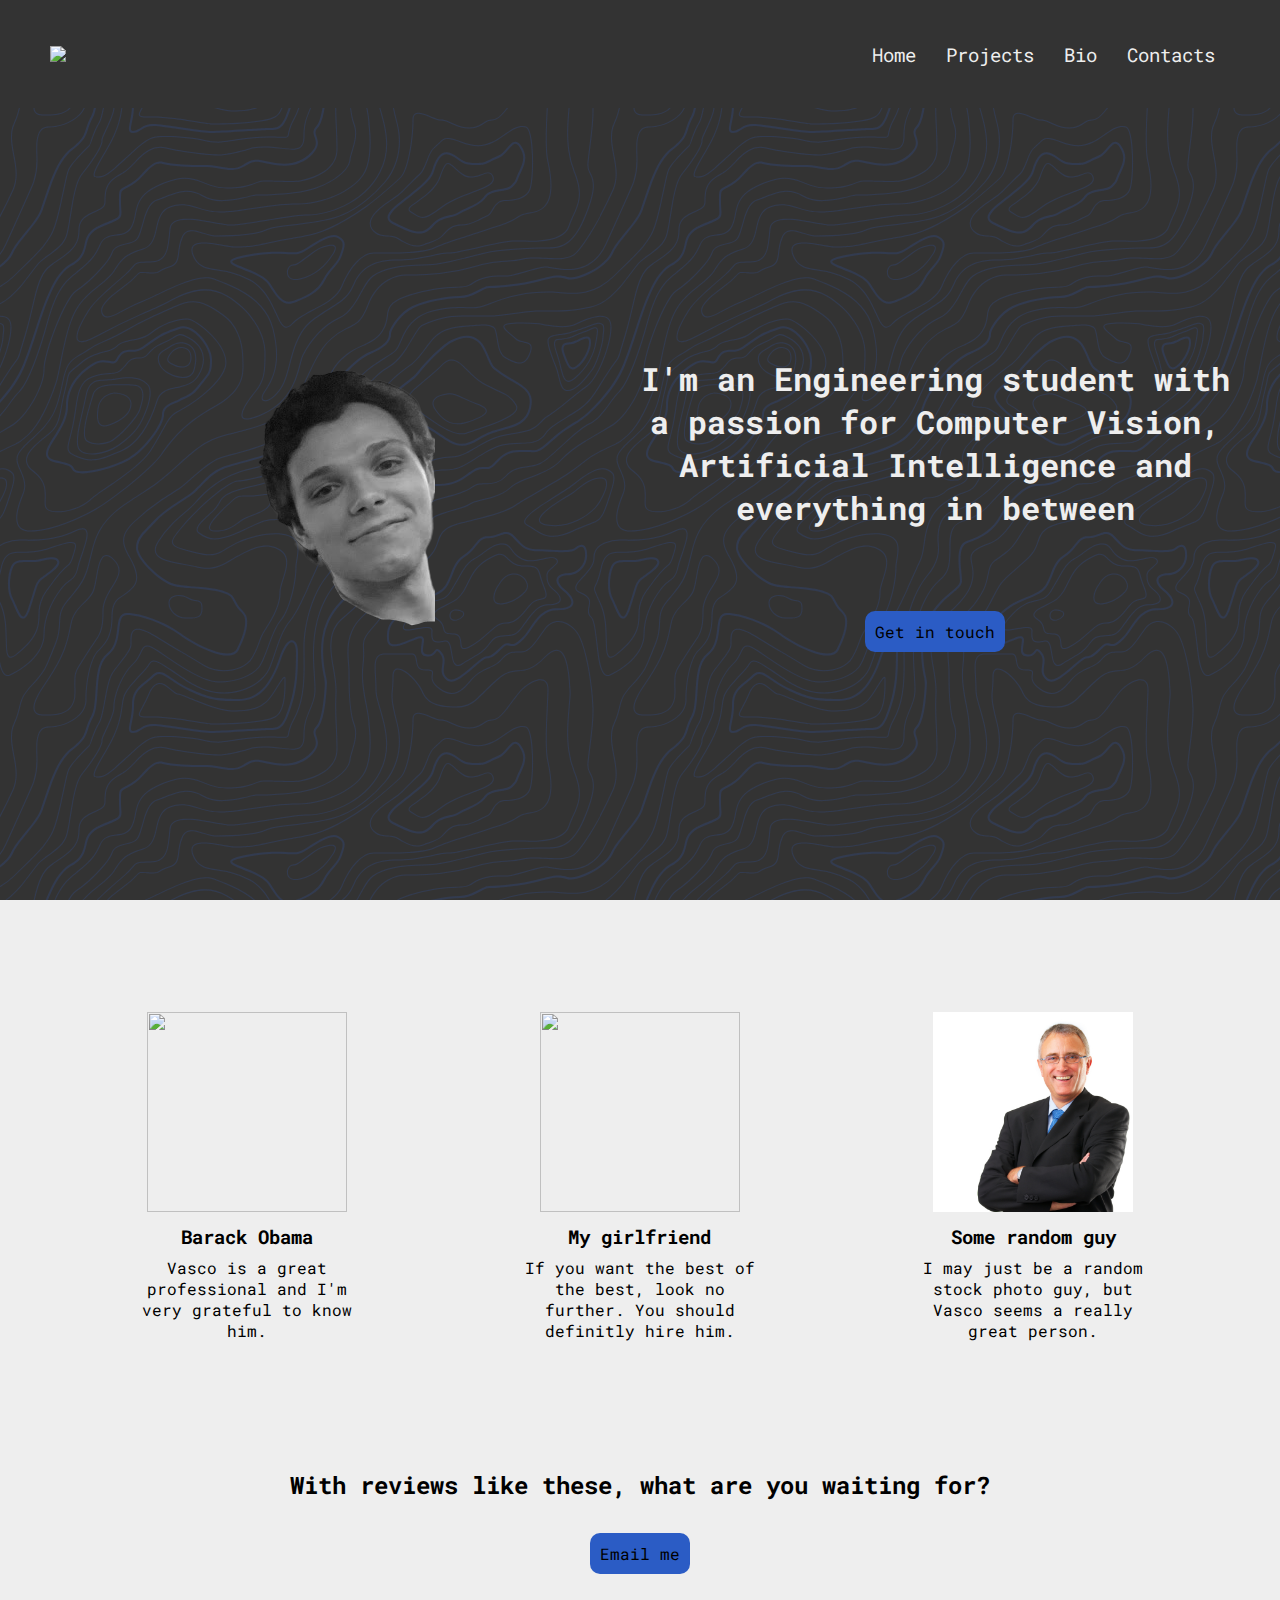
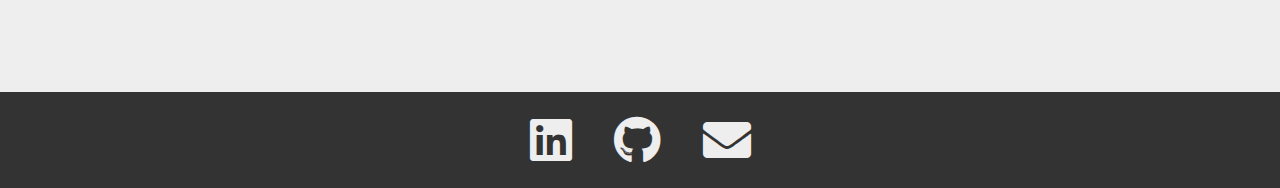
==== commit 877b6e19: "contact page" ====
--- a/index.html
+++ b/index.html
@@ -36,7 +36,7 @@
               <a href="#" class="navbar_links">Bio</a>
             </li>
             <li class="navbar_item">
-              <a href="#" class="navbar_links">Contacts</a>
+              <a href="contacts.html" class="navbar_links">Contacts</a>
             </li>
           </ul>
         </div>
--- a/styles.css
+++ b/styles.css
@@ -9,7 +9,7 @@
     margin: 0;
     padding: 0;
     box-sizing: border-box;
-    font-family: 'Roboto Mono', monospace;    
+    font-family: 'Roboto Mono', monospace;  
 }
 
 h1{
@@ -37,7 +37,6 @@
     z-index: 1;
     width: 100%;
     max-width: 1300px;
-    margin: 0 2rem;
     padding: 0 50px;
 }
   
@@ -101,7 +100,6 @@
       top: -10000px;
       opacity: 0;
       height: auto;
-      z-index: -1;
       background-color: var(--wild-color);
     }
   
@@ -112,9 +110,7 @@
       opacity: 1;
       transition: all 0.5s ease-in-out;
       /*transition-delay: 0.5s;*/
-
-      z-index: 99;
-      height: 88vh;
+    
       font-size: 1.6rem;
       color: var(--wild-color);
     }
@@ -196,9 +192,6 @@
     
 }
 
-.main_container h1:hover{
-    color: var(--wild-color2);
-}
 
 
 .main_btn{
@@ -297,6 +290,14 @@
         width: 200px;
     }
 
+    .main_pic img.pic-hover {
+        left: 40%;
+    }
+    
+    .main_pic img.pic-hover2 {
+        right: 40%;
+    }
+
     
 }
 
@@ -366,3 +367,32 @@
 footer .footer-socials a>i:hover{
     color: var(--wild-color);
 }
+
+
+
+
+#CONTACTS
+
+.main_container-contact{
+    display: grid;
+    grid-template-columns: 1fr 1fr;
+    align-items: center;
+    justify-self: center;
+    margin: 0 auto;
+    z-index: 1;
+    width: 100%;
+    min-height: 88vh;
+    padding: 5rem 50px;
+    text-align: center;
+    max-width:100%;
+    max-height:100%;
+    background-color: var(--primary-color);
+    background-color: #DFDBE5;
+    background-color: #333333;
+    background-image: url("data:image/svg+xml,%3Csvg xmlns='http://www.w3.org/2000/svg' width='600' height='600' viewBox='0 0 600 600'%3E%3Cpath fill='%232b5cc5' fill-opacity='0.2' d='M600 325.1v-1.17c-6.5 3.83-13.06 7.64-14.68 8.64-10.6 6.56-18.57 12.56-24.68 19.09-5.58 5.95-12.44 10.06-22.42 14.15-1.45.6-2.96 1.2-4.83 1.9l-4.75 1.82c-9.78 3.75-14.8 6.27-18.98 10.1-4.23 3.88-9.65 6.6-16.77 8.84-1.95.6-3.99 1.17-6.47 1.8l-6.14 1.53c-5.29 1.35-8.3 2.37-10.54 3.78-3.08 1.92-6.63 3.26-12.74 5.03a384.1 384.1 0 0 1-4.82 1.36c-2.04.58-3.6 1.04-5.17 1.52a110.03 110.03 0 0 0-11.2 4.05c-2.7 1.15-5.5 3.93-8.78 8.4a157.68 157.68 0 0 0-6.15 9.2c-5.75 9.07-7.58 11.74-10.24 14.51a50.97 50.97 0 0 1-4.6 4.22c-2.33 1.9-10.39 7.54-11.81 8.74a14.68 14.68 0 0 0-3.67 4.15c-1.24 2.3-1.9 4.57-2.78 8.87-2.17 10.61-3.52 14.81-8.2 22.1-4.07 6.33-6.8 9.88-9.83 12.99-.47.48-.95.96-1.5 1.48l-3.75 3.56c-1.67 1.6-3.18 3.12-4.86 4.9a42.44 42.44 0 0 0-9.89 16.94c-2.5 8.13-2.72 15.47-1.76 27.22.47 5.82.51 6.36.51 8.18 0 10.51.12 17.53.63 25.78.24 4.05.56 7.8.97 11.22h.9c-1.13-9.58-1.5-21.83-1.5-37 0-1.86-.04-2.4-.52-8.26-.94-11.63-.72-18.87 1.73-26.85a41.44 41.44 0 0 1 9.65-16.55c1.67-1.76 3.18-3.27 4.83-4.85.63-.6 3.13-2.96 3.75-3.57a71.6 71.6 0 0 0 1.52-1.5c3.09-3.16 5.86-6.76 9.96-13.15 4.77-7.42 6.15-11.71 8.34-22.44.86-4.21 1.5-6.4 2.68-8.6.68-1.25 1.79-2.48 3.43-3.86 1.38-1.15 9.43-6.8 11.8-8.72 1.71-1.4 3.26-2.81 4.7-4.3 2.72-2.85 4.56-5.54 10.36-14.67a156.9 156.9 0 0 1 6.1-9.15c3.2-4.33 5.9-7.01 8.37-8.07 3.5-1.5 7.06-2.77 11.1-4.02a233.84 233.84 0 0 1 7.6-2.2l2.38-.67c6.19-1.79 9.81-3.16 12.98-5.15 2.14-1.33 5.08-2.33 10.27-3.65l6.14-1.53c2.5-.63 4.55-1.2 6.52-1.82 7.24-2.27 12.79-5.06 17.15-9.05 4.05-3.72 9-6.2 18.66-9.9l4.75-1.82c1.87-.72 3.39-1.31 4.85-1.91 10.1-4.15 17.07-8.32 22.76-14.4 6.05-6.45 13.95-12.4 24.49-18.92 1.56-.96 7.82-4.6 14.15-8.33v-64.58c-4 8.15-8.52 14.85-12.7 17.9-2.51 1.82-5.38 4.02-9.04 6.92a1063.87 1063.87 0 0 0-6.23 4.98l-1.27 1.02a2309.25 2309.25 0 0 1-4.87 3.9c-7.55 6-12.9 10.05-17.61 13.19-3.1 2.06-3.86 2.78-8.06 7.13-5.84 6.07-11.72 8.62-29.15 10.95-11.3 1.5-20.04 4.91-30.75 11.07-1.65.94-7.27 4.27-6.97 4.1-2.7 1.58-4.69 2.69-6.64 3.66-5.63 2.8-10.47 4.17-15.71 4.17-17.13 0-41.44 11.51-51.63 22.83-12.05 13.4-31.42 27.7-45.25 31.16-7.4 1.85-11.85 7.05-14.04 14.69-1.26 4.4-1.58 8.28-1.58 13.82 0 .82.01.98.24 3.63.45 5.18.35 8.72-.77 13.26-1.53 6.2-4.89 12.6-10.59 19.43-13.87 16.65-22.88 46.58-22.88 71.68 0 2.39.02 4.26.06 8.75.12 10.8.1 15.8-.22 21.95-.56 11.18-2.09 20.73-5 29.3h-1.05c2.94-8.56 4.49-18.12 5.05-29.35.31-6.13.34-11.1.22-21.9-.04-4.48-.06-6.36-.06-8.75 0-25.32 9.07-55.47 23.12-72.32 5.6-6.72 8.88-12.99 10.38-19.03 1.09-4.4 1.18-7.85.74-12.93-.23-2.7-.24-2.86-.24-3.72 0-5.62.32-9.57 1.62-14.1 2.28-7.95 6.97-13.44 14.76-15.39 13.6-3.4 32.82-17.59 44.75-30.84C409 360.14 433.58 348.5 451 348.5c5.07 0 9.77-1.33 15.26-4.07 1.93-.96 3.9-2.05 6.58-3.62-.3.18 5.33-3.16 6.98-4.11 10.82-6.21 19.66-9.67 31.11-11.2 17.23-2.3 22.9-4.75 28.57-10.64 4.25-4.41 5.04-5.16 8.22-7.28 4.68-3.11 10.01-7.14 17.55-13.14a1113.33 1113.33 0 0 0 4.86-3.89l1.28-1.02a4668.54 4668.54 0 0 1 6.23-4.98c3.67-2.9 6.55-5.12 9.07-6.95 4.37-3.19 9.16-10.56 13.29-19.4v66.9zm0-116.23c-.62.01-1.27.06-1.95.13-6.13.63-13.83 3.45-21.83 7.45-3.64 1.82-8.46 2.67-14.17 2.71-4.7.04-9.72-.47-14.73-1.33-1.7-.3-3.26-.61-4.67-.93a31.55 31.55 0 0 0-3.55-.57 273.4 273.4 0 0 0-16.66-.88c-10.42-.16-17.2.74-17.97 2.73-.38.97.6 2.55 3.03 4.87 1.01.97 2.22 2.03 4.04 3.55a1746.07 1746.07 0 0 0 4.79 4.02c1.39 1.2 3.1 1.92 5.5 2.5.7.16.86.2 2.64.54 3.53.7 5.03 1.25 6.15 2.63 1.41 1.76 1.4 4.54-.15 8.88-2.44 6.83-5.72 10.05-10.19 10.33-3.63.23-7.6-1.29-14.52-5.06-4.53-2.47-6.82-7.3-8.32-15.26-.17-.87-.32-1.78-.5-2.86l-.43-2.76c-1.05-6.58-1.9-9.2-3.73-10.11-.81-.4-1.59-.74-2.36-1-2.27-.77-4.6-1.02-8.1-.92-2.29.07-14.7 1-13.77.93-20.55 1.37-28.8 5.05-37.09 14.99a133.07 133.07 0 0 0-4.25 5.44l-2.3 3.09-2.51 3.32c-4.1 5.36-7.06 8.48-10.39 11.12-.65.52-1.33 1.04-2.13 1.62l-4.11 2.94a106.8 106.8 0 0 0-5.16 3.99c-4.55 3.74-9.74 8.6-16.25 15.38-8.25 8.58-11.78 13.54-11.7 15.95.07 1.65 1.64 2.11 6.79 2.38 1.61.09 2.15.12 2.98.2 2.95.24 5.09.73 6.81 1.68 7.48 4.15 11.63 7.26 13.95 11.58 3.3 6.15.8 12.88-8.89 20.26-8.28 6.3-11.1 10.37-11.31 14.96-.06 1.17 0 1.93.26 4.43.69 6.47.25 10.65-2.8 17.42a44.23 44.23 0 0 1-4.16 7.53c-2.82 3.97-5.47 5.74-10.6 7.69-.43.16-3.34 1.23-4.27 1.59-1.8.68-3.38 1.36-5.01 2.14-4.18 2-8.4 4.6-13.1 8.24-8.44 6.51-13.23 14.56-15.98 25.06-1.1 4.2-1.55 6.81-2.8 15.21-1.26 8.6-2.17 12.64-4.08 16.55-2.1 4.28-11.93 26.59-12.97 28.88a382.7 382.7 0 0 1-6.37 13.41c-4.07 8.11-7.61 14.07-10.73 17.81-5.38 6.46-8.98 14.37-13.77 28.42a810.14 810.14 0 0 0-1.89 5.6c-1.8 5.35-2.96 8.6-4.26 11.85-6.13 15.32-25.43 26.31-46.46 26.31-11.2 0-20.58-2.74-31.02-8.55-5.6-3.13-4.55-2.42-22.26-14.54-14.33-9.8-17.7-10.73-20.47-6.9-.37.5-1.81 2.74-1.83 2.77a52.24 52.24 0 0 1-4.94 5.9c-.73.79-5.52 5.87-6.97 7.45-2.38 2.6-4.3 4.81-5.98 6.93a45.6 45.6 0 0 0-5.08 7.66c-1.29 2.57-1.9 5.25-2.66 10.6a997.6 997.6 0 0 1-.46 3.18h-1l.47-3.32c.77-5.45 1.4-8.2 2.75-10.9a46.54 46.54 0 0 1 5.2-7.84c1.7-2.14 3.63-4.38 6.03-6.98 1.45-1.59 6.24-6.68 6.96-7.46a51.58 51.58 0 0 0 4.84-5.78s1.47-2.26 1.86-2.8c3.25-4.5 7.08-3.44 21.84 6.67 17.67 12.08 16.62 11.38 22.19 14.48 10.3 5.73 19.5 8.43 30.53 8.43 20.65 0 39.57-10.77 45.54-25.69a219.7 219.7 0 0 0 4.24-11.8 6752.32 6752.32 0 0 0 1.88-5.6c4.83-14.16 8.47-22.14 13.96-28.73 3.05-3.66 6.56-9.57 10.6-17.61 1.97-3.93 4.04-8.31 6.35-13.38 1.03-2.28 10.88-24.61 12.98-28.91 1.85-3.79 2.75-7.76 4-16.25 1.24-8.44 1.7-11.07 2.81-15.32 2.8-10.7 7.71-18.94 16.33-25.6a73.18 73.18 0 0 1 13.29-8.35c1.66-.8 3.27-1.48 5.08-2.18.94-.36 3.86-1.43 4.28-1.59 4.95-1.88 7.44-3.55 10.14-7.33 1.35-1.9 2.68-4.3 4.06-7.37 2.97-6.58 3.39-10.59 2.72-16.9a27.13 27.13 0 0 1-.27-4.58c.22-4.94 3.21-9.24 11.7-15.7 9.33-7.11 11.66-13.34 8.62-19-2.2-4.09-6.25-7.12-13.55-11.17-1.57-.88-3.6-1.33-6.42-1.57-.8-.07-1.34-.1-2.95-.19-5.77-.3-7.63-.85-7.72-3.34-.1-2.81 3.5-7.87 11.97-16.69 6.53-6.8 11.75-11.69 16.33-15.45 1.79-1.47 3.42-2.72 5.2-4.03l4.12-2.94c.79-.58 1.46-1.08 2.1-1.59 3.26-2.6 6.16-5.65 10.21-10.94a383.2 383.2 0 0 0 2.5-3.32l2.31-3.09c1.8-2.39 3.04-4 4.29-5.48 8.47-10.17 16.98-13.96 37.27-15.3-.44.02 12-.9 14.32-.98 3.62-.1 6.05.16 8.46.98.8.27 1.62.62 2.47 1.04 2.27 1.14 3.17 3.87 4.27 10.85l.44 2.76c.17 1.07.33 1.97.5 2.83 1.44 7.69 3.62 12.29 7.8 14.57 6.76 3.68 10.6 5.15 13.99 4.94 4-.25 6.99-3.17 9.3-9.67 1.45-4.04 1.46-6.49.32-7.92-.9-1.12-2.28-1.62-5.57-2.27a55.8 55.8 0 0 1-2.67-.55c-2.54-.6-4.39-1.4-5.93-2.71a252.63 252.63 0 0 0-4.78-4.01 84.35 84.35 0 0 1-4.08-3.6c-2.73-2.6-3.86-4.43-3.28-5.95 1.02-2.64 7.82-3.54 18.93-3.37a230.56 230.56 0 0 1 16.73.88c2.76.39 3.2.49 3.68.6 1.4.3 2.95.62 4.62.91a82.9 82.9 0 0 0 14.56 1.32c5.56-.04 10.24-.86 13.73-2.6 8.1-4.05 15.89-6.9 22.17-7.56.7-.07 1.4-.11 2.05-.13v1zm0-100.94v1.5c-8.62 16.05-17.27 29.55-23.65 35.92-3.19 3.2-7.62 4.9-13.54 5.56-4.45.48-8.28.4-19.18-.2-9.91-.55-15.32-.44-20.52.78a84.05 84.05 0 0 1-15 2.11l-2.25.14c-12.49.75-19.37 1.78-32.72 5.74-4.5 1.33-9.27 2.49-14.3 3.48a246.27 246.27 0 0 1-32.6 3.97c-7.56.45-13.21.57-20.24.57-5.4 0-11.9 1.61-18 5.18-8.3 4.87-15.06 12.87-19.53 24.5a68.57 68.57 0 0 1-4.56 9.8c-3.6 6.2-6.92 8.99-13.38 12.18l-4.03 1.96a64.48 64.48 0 0 0-15.16 10.25c-8.2 7.33-13.72 16.63-22.54 35.6l-2.08 4.49c-7.3 15.7-11.5 23.3-17.35 29.87-7.7 8.66-20.25 14.42-40.31 20.08-4.37 1.23-19.04 5.08-19.24 5.13-6.92 1.87-11.68 3.34-15.63 4.92-10.55 4.22-18.71 10.52-36.38 26.52l-1.7 1.54c-8.58 7.76-13.41 11.9-18.81 15.88-3.95 2.9-8 5.67-12.97 8.91-2.06 1.34-10.3 6.6-12.33 7.94-11.52 7.5-18.53 13.04-24.62 20.08a62.01 62.01 0 0 0-6.44 8.85c-4.13 6.91-6.27 13.15-9.2 25.11l-1.54 6.26c-.6 2.45-1.15 4.54-1.72 6.58-2.97 10.7-6.9 17.36-14.78 26.91L69.6 491a148.51 148.51 0 0 0-4.19 5.3 23.9 23.9 0 0 0-3.44 6.28c-1.16 3.23-1.52 5.9-1.87 11.94-.58 10.05-1.42 15.04-4.63 22.67-1.57 3.72-5.66 14.02-6.41 15.8a73.46 73.46 0 0 1-3.57 7.4c-2.88 5.14-6.71 10.12-13.12 16.95-5.96 6.36-8.87 10.9-10.61 16a56.88 56.88 0 0 0-1.38 4.82l-.46 1.84h-1.03l.52-2.08c.52-2.09.92-3.49 1.4-4.9 1.8-5.25 4.78-9.9 10.84-16.36 6.35-6.78 10.13-11.7 12.97-16.77a72.5 72.5 0 0 0 3.52-7.29c.75-1.76 4.84-12.06 6.4-15.8 3.17-7.5 3.99-12.4 4.56-22.33.35-6.14.72-8.88 1.93-12.23a24.9 24.9 0 0 1 3.58-6.54c1.27-1.7 2.6-3.37 4.22-5.34l4.11-4.95c7.8-9.46 11.66-16 14.59-26.54.56-2.04 1.1-4.12 1.71-6.56l1.53-6.26c2.96-12.04 5.13-18.36 9.32-25.39 1.84-3.08 4-6.05 6.54-8.99 6.17-7.12 13.24-12.7 24.83-20.26 2.05-1.33 10.28-6.6 12.33-7.94 4.96-3.22 9-5.98 12.92-8.87 5.37-3.95 10.19-8.08 18.74-15.82l1.7-1.54c17.76-16.09 25.98-22.43 36.67-26.7 4-1.6 8.8-3.09 15.75-4.96.21-.06 14.87-3.9 19.22-5.13 19.9-5.61 32.32-11.31 39.85-19.78 5.76-6.48 9.93-14.02 17.18-29.64l2.09-4.5c8.87-19.07 14.44-28.46 22.77-35.9a65.48 65.48 0 0 1 15.38-10.4l4.04-1.97c6.3-3.1 9.47-5.77 12.96-11.77a67.6 67.6 0 0 0 4.48-9.67c4.56-11.84 11.47-20.02 19.97-25 6.25-3.66 12.93-5.32 18.5-5.32 7.01 0 12.65-.12 20.17-.57a245.3 245.3 0 0 0 32.47-3.96c5-.98 9.75-2.13 14.22-3.45 13.43-3.98 20.38-5.02 32.94-5.78l2.24-.14c5.76-.37 9.8-.9 14.85-2.09 5.31-1.25 10.79-1.35 22.6-.7 9.04.5 12.84.58 17.21.1 5.71-.62 9.94-2.26 12.95-5.26 6.44-6.45 15.3-20.37 24.35-36.72zm0 450.21c-1.28-4.6-2.2-10.55-3.33-20.25l-.24-2.04-.23-2.03c-1.82-15.7-3.07-21.98-5.55-24.47-2.46-2.46-3.04-5.03-2.52-8.64.1-.6.18-1.1.39-2.15.69-3.54.77-5.04.08-6.84-.91-2.38-3.31-4.41-7.79-6.26-5.08-2.09-6.52-4.84-4.89-8.44.66-1.45 1.79-3.02 3.52-5.01 1.04-1.2 5.48-5.96 5.08-5.53 6.15-6.7 8.98-11.34 8.98-16.48a15.2 15.2 0 0 1 6.5-12.89v1.26a14.17 14.17 0 0 0-5.5 11.63c0 5.47-2.93 10.29-9.24 17.16.38-.42-4.04 4.33-5.07 5.5-1.67 1.93-2.75 3.43-3.36 4.77-1.37 3.04-.23 5.22 4.36 7.1 4.71 1.95 7.32 4.16 8.34 6.83.78 2.04.7 3.67-.03 7.4-.2 1.03-.3 1.51-.38 2.09-.48 3.33.03 5.59 2.23 7.8 2.74 2.74 3.98 8.96 5.84 25.06l.24 2.03.23 2.04c.82 7.01 1.53 12.06 2.34 16.03v4.33zm0-62.16c-1.4-3.13-4.43-9.9-4.95-11.17-1.02-2.53-1.25-3.8-.91-5.18.2-.84 2.05-4.68 2.32-5.33a70.79 70.79 0 0 0 3.54-11.2v3.99a62.82 62.82 0 0 1-2.62 7.6c-.31.75-2.09 4.46-2.27 5.18-.28 1.12-.08 2.22.87 4.57.41 1.02 2.5 5.7 4.02 9.09v2.45zm0-85.09c-1.65 1.66-3.66 2.9-6.4 4.13-.25.1-13.97 5.47-20.4 8.43-9.35 4.32-16.7 5.9-23.03 5.25-5.08-.53-9.02-2.25-14.77-5.92l-3.2-2.07a77.4 77.4 0 0 0-5.44-3.27c-4.05-2.18-3.25-5.8 1.47-10.47 3.71-3.68 9.6-7.93 18.73-13.8l4.46-2.82c17.95-11.33 18.22-11.5 22.27-14.74 11.25-9 19.69-14.02 26.31-15.1v1.02c-6.37 1.1-14.62 6-25.69 14.86-4.1 3.28-4.34 3.44-22.36 14.8a652.4 652.4 0 0 0-4.45 2.83c-9.07 5.83-14.92 10.05-18.57 13.66-4.31 4.28-4.95 7.13-1.7 8.88 1.7.91 3.29 1.88 5.5 3.3l3.2 2.08c5.64 3.59 9.45 5.25 14.34 5.76 6.13.64 13.32-.9 22.52-5.15 6.46-2.98 20.18-8.35 20.4-8.44 3.04-1.37 5.1-2.71 6.81-4.69v1.47zm0-41.37v1c-6.56.26-12.11 3.13-19.71 9.08l-4.63 3.68a51.87 51.87 0 0 1-4.4 3.14c-.82.52-5.51 3.33-6.22 3.76-3.31 2-6.15 3.8-8.87 5.6a112.61 112.61 0 0 0-8.16 5.92c-4.61 3.72-7.4 6.9-7.97 9.35-.63 2.67 1.48 4.53 7.05 5.46 10.7 1.78 20.92-.05 30.45-4.65a61.96 61.96 0 0 0 17.1-12.2 41.8 41.8 0 0 0 5.36-7.42v1.92a38.94 38.94 0 0 1-4.64 6.19 62.95 62.95 0 0 1-17.39 12.41c-9.7 4.68-20.13 6.55-31.05 4.73-6.06-1-8.65-3.29-7.85-6.67.64-2.74 3.53-6.05 8.31-9.9 2.35-1.9 5.1-3.88 8.24-5.97 2.73-1.82 5.58-3.61 8.9-5.62.72-.44 5.4-3.24 6.22-3.75 1.26-.8 2.6-1.76 4.3-3.09.8-.62 3.9-3.1 4.63-3.67 7.77-6.1 13.49-9.04 20.33-9.3zm0-154.6v1c-1.75-.24-4.3.23-7.82 1.55-10.01 3.75-13.8 5.07-19.15 6.76-1.78.56-2.63.83-3.87 1.24-1.48.5-3.16.76-6.74 1.16a1550.34 1550.34 0 0 0-2.64.3c-7.8.94-11.28 2.47-11.28 6.07 0 4.45 2.89 13.18 7.96 25.81a57.34 57.34 0 0 1 2.33 7.6 258.32 258.32 0 0 1 .84 3.46c1.86 7.62 3.17 10.71 5.56 11.67 2.21.88 4.7.6 7.47-.72 3.48-1.69 7.22-4.94 11.2-9.47 1.52-1.7 2.97-3.49 4.59-5.57l3.16-4.1c2.59-3.23 6.07-12.21 8.39-20.23v3.45c-2.29 7.2-5.27 14.5-7.61 17.41-.44.55-2.67 3.46-3.15 4.09-1.63 2.1-3.1 3.9-4.62 5.62-4.08 4.61-7.9 7.94-11.53 9.7-2.99 1.44-5.77 1.75-8.28.74-2.84-1.13-4.2-4.34-6.15-12.35a2097.48 2097.48 0 0 1-.84-3.46c-.8-3.2-1.47-5.45-2.28-7.46-5.14-12.8-8.04-21.55-8.04-26.19 0-4.37 3.84-6.06 12.16-7.07a160.9 160.9 0 0 1 2.65-.3c3.5-.39 5.15-.64 6.53-1.1 1.26-.42 2.1-.7 3.88-1.26 5.34-1.68 9.11-3 19.1-6.74 3.53-1.32 6.22-1.84 8.18-1.61zM0 292c10.13-11.31 18.13-23.2 23.07-35.39 3.3-8.14 6.09-16.12 10.81-30.55l1.59-4.84c6.53-19.94 10.11-29.82 14.77-39.56 6.07-12.72 12.55-21.18 20.27-25.54 6.66-3.76 10.2-7.86 12.22-13.15a46.6 46.6 0 0 0 1.86-6.58c1.23-5.2 2.05-7.59 3.93-10.36 2.45-3.62 6.27-6.53 12.1-8.96 15.78-6.58 16.73-7.04 18.05-9.01.65-.98.83-2.15.74-4.51-.03-.73-.23-3.82-.24-4A93.8 93.8 0 0 1 119 94c0-10.04.18-11.37 2.37-13.15.52-.42 1.13-.8 2.07-1.3.27-.14 2.18-1.12 2.84-1.48a68.4 68.4 0 0 0 9.12-5.87c2.06-1.54 2.64-2.14 8.01-7.93 3.78-4.09 6.21-6.36 8.96-8.12 3.64-2.33 7.2-3.12 10.9-2.11 4.4 1.2 10.81 2 18.78 2.46 6.9.4 12.9.5 21.95.5 4.87 0 8.97.47 15.4 1.57 7.77 1.33 9.3 1.54 12.38 1.54 4.05 0 7.43-.88 10.68-2.95 5.06-3.22 8.11-4.67 11.2-5.2 3.62-.64 4.77-.46 16.55 2.06 17.26 3.7 30.85 1.36 41.06-9.7 5.1-5.53 5.48-8.9 3.48-14.8-.83-2.42-1.03-3.1-1.17-4.3-.29-2.52.5-4.71 2.71-6.93 2.65-2.65 4.72-9.17 6.22-18.29h2.03c-1.56 9.71-3.77 16.65-6.83 19.7-1.79 1.8-2.36 3.39-2.14 5.28.11 1 .3 1.63 1.07 3.9 2.22 6.53 1.76 10.66-3.9 16.8-10.77 11.66-25.07 14.13-42.95 10.3-11.42-2.45-12.55-2.62-15.78-2.06-2.77.48-5.62 1.84-10.47 4.92a20.93 20.93 0 0 1-11.76 3.27c-3.25 0-4.81-.22-12.73-1.57C212.74 59.46 208.73 59 204 59c-9.1 0-15.11-.1-22.07-.5-8.09-.47-14.62-1.29-19.2-2.54-5.62-1.53-10.17 1.38-17.85 9.66-5.5 5.94-6.08 6.53-8.28 8.18a70.38 70.38 0 0 1-9.38 6.03c-.68.37-2.58 1.35-2.84 1.49-.84.44-1.35.76-1.75 1.08C121.16 83.6 121 84.8 121 94c0 1.85.06 3.54.17 5.44 0 .17.2 3.28.24 4.03.1 2.75-.13 4.29-1.08 5.71-1.67 2.5-2.27 2.8-18.95 9.74-5.48 2.29-8.99 4.96-11.2 8.24-1.71 2.51-2.47 4.73-3.64 9.7-.83 3.5-1.21 4.92-1.94 6.83-2.18 5.73-6.05 10.19-13.1 14.18-7.3 4.12-13.55 12.28-19.46 24.66-4.6 9.64-8.17 19.46-14.67 39.32l-1.58 4.84c-4.75 14.47-7.54 22.48-10.86 30.69-5.28 13.01-13.95 25.65-24.93 37.6v-2.97zm0 78v-.5l1-.01c6.32 0 7.47 5.2 4.6 13.36a60.36 60.36 0 0 1-5.6 11.3v-1.92a57.76 57.76 0 0 0 4.65-9.72c2.69-7.6 1.71-12.02-3.65-12.02-.34 0-.67 0-1 .02v-46.59a340.96 340.96 0 0 0 13.71-8.34c13.66-9.46 29.79-37.6 29.79-53.59 0-18.1 21.57-72.64 32.23-79.42 12.71-8.09 32.24-27.96 35.8-37.75 1.93-5.3 5.5-7.27 14.42-9.37 6.15-1.44 8.64-2.42 10.67-4.79 1.5-1.74 2.72-4.79 4.33-10.3.23-.78 1.9-6.68 2.43-8.46 3.62-12.08 7.3-18.49 13.47-20.39 2.5-.76 3.03-.98 9.74-3.7 7.49-3.03 11.97-4.43 17.12-4.92 6.75-.65 13.13.75 19.55 4.67 5.43 3.32 12.19 4.72 20.17 4.56 6.03-.12 12.2-1.07 19.83-2.8 1.82-.4 7.38-1.74 8.26-1.94 2.69-.6 4.34-.89 5.48-.89 4.97 0 8.93-.05 14.2-.27 7.9-.32 15.56-.92 22.75-1.88 8.5-1.14 15.9-2.73 21.88-4.82 18.9-6.62 32.64-18.3 33.67-27.59.29-2.56.4-2.96 2.79-11.11 2.33-7.95 3.21-12.93 2.72-18.23-.2-2.24-.69-4.38-1.48-6.42-1.5-3.92-2.63-9.4-3.43-16.18h.9c.77 6.47 1.89 11.72 3.47 15.82a24.93 24.93 0 0 1 1.54 6.69c.5 5.46-.4 10.54-2.77 18.6-2.36 8.06-2.47 8.47-2.74 10.95-1.09 9.75-15.1 21.68-34.33 28.41-6.06 2.12-13.52 3.72-22.09 4.87-7.22.96-14.92 1.57-22.83 1.89-5.3.21-9.27.27-14.25.27-1.04 0-2.64.27-5.26.87-.87.2-6.43 1.53-8.26 1.94-7.68 1.73-13.92 2.7-20.03 2.82-8.15.17-15.1-1.27-20.71-4.7-6.23-3.81-12.4-5.16-18.93-4.54-5.04.48-9.44 1.86-16.84 4.86-6.75 2.74-7.29 2.95-9.82 3.73-5.73 1.76-9.28 7.96-12.81 19.72-.53 1.77-2.2 7.66-2.43 8.46-1.66 5.65-2.91 8.78-4.53 10.67-2.22 2.58-4.84 3.62-12.01 5.3-7.8 1.83-11.13 3.66-12.9 8.54-3.65 10.04-23.32 30.06-36.2 38.25C65.94 190 44.5 244.2 44.5 262c0 16.34-16.3 44.78-30.22 54.41-2.14 1.48-8.24 5.12-14.28 8.68v-1.16 46.09zm0-173.7v-1.11c7.42-3.82 14.55-10.23 21.84-18.98 3.8-4.56 14.21-18.78 15.79-20.55 1.8-2.04 4.06-3.96 7.42-6.45 1.08-.8 4.92-3.57 5.49-3.99 9.36-6.85 14-11.96 15.98-19.36.8-2.98 1.54-6.78 2.46-12.3.23-1.44 2-12.46 2.56-15.79 2.87-16.77 5.73-26.79 10.07-32.1C92.46 52.43 101.5 38.13 101.5 33c0-2.54.34-3.35 6.05-15.71.68-1.49 1.25-2.74 1.77-3.93 2.5-5.75 3.9-10.04 4.14-13.36h1c-.23 3.48-1.66 7.87-4.23 13.76-.52 1.2-1.09 2.45-1.78 3.95-5.54 12.01-5.95 12.99-5.95 15.29 0 5.47-9.09 19.84-20.11 33.31-4.2 5.12-7.03 15.06-9.86 31.64-.57 3.33-2.33 14.33-2.57 15.78-.92 5.56-1.67 9.38-2.48 12.4-2.05 7.68-6.82 12.93-16.35 19.91l-5.49 3.98c-3.3 2.45-5.51 4.34-7.27 6.31-1.53 1.73-11.94 15.93-15.76 20.53-7.52 9.02-14.88 15.6-22.61 19.46zm0 361.83v-4.33c.48 2.36 1 4.35 1.6 6.15 2 6.03 4.6 8.26 8.19 6.59C28.76 557.69 43.5 542.4 43.5 527c0-16.2 6.37-31.99 17.1-46.3 1.88-2.5 3.66-4.4 5.53-6 .73-.62 1.45-1.18 2.3-1.8l2-1.43c3.68-2.68 5.32-5.28 7.08-12.59.75-3.07 1.38-5.02 4.2-13.26l.63-1.88c3.24-9.58 4.56-14.97 4.17-18.65-.48-4.43-3.8-5.23-11.3-1.64a81.12 81.12 0 0 1-9.15 3.7c-13.89 4.67-26.96 5.8-42.66 5.42l-1.95-.05-1.45-.02a39.8 39.8 0 0 0-15.05 2.96A21.81 21.81 0 0 0 0 438.37v-1.26a23.55 23.55 0 0 1 4.55-2.57 40.77 40.77 0 0 1 16.92-3.02l1.95.05c15.6.38 28.57-.75 42.32-5.37a80.12 80.12 0 0 0 9.04-3.65c8.04-3.84 12.16-2.85 12.72 2.43.42 3.89-.92 9.34-4.21 19.08l-.64 1.88c-2.8 8.2-3.43 10.15-4.16 13.18-1.82 7.52-3.59 10.34-7.47 13.16l-2 1.43c-.84.6-1.54 1.15-2.25 1.75a35.45 35.45 0 0 0-5.37 5.84c-10.61 14.15-16.9 29.74-16.9 45.7 0 15.88-15 31.45-34.29 40.45-4.3 2.01-7.39-.66-9.56-7.18-.23-.68-.44-1.39-.65-2.13zm0-62.16v-2.45l1.46 3.27c2.1 4.8 3.46 10.33 4.26 16.77.66 5.3.84 9.3 1.04 18.5.2 9.32.5 12.75 1.63 15.05 1.28 2.6 3.67 2.35 8.29-1.5 17.14-14.3 21.82-22.9 21.82-38.62 0-7.17 1.1-12.39 3.7-17.68 2.27-4.67 3.65-6.62 13.4-19.62a69.8 69.8 0 0 1 7.6-8.79 44.76 44.76 0 0 1 3.54-3.06c.38-.3.64-.52.89-.74a10.47 10.47 0 0 0 2.63-3.32 35.78 35.78 0 0 0 2.26-5.94l.37-1.2.36-1.15c.29-.91.48-1.55.66-2.16.45-1.53.74-2.68.91-3.66.38-2.2.12-3.49-.85-4.15-2.35-1.61-9.28-.24-23.8 4.94-9.54 3.4-16.12 4.17-27.85 4.26-7.71.06-10.43.4-13.25 2.12-3.48 2.12-5.84 6.4-7.58 14.26-.5 2.2-.99 4.19-1.49 5.98v-3.98l.51-2.22c1.8-8.1 4.28-12.6 8.04-14.9 3.04-1.85 5.86-2.2 13.77-2.26 11.61-.09 18.1-.84 27.51-4.2 14.93-5.32 21.95-6.71 24.7-4.83 1.38.94 1.71 2.6 1.28 5.15a33.69 33.69 0 0 1-.94 3.78l-.66 2.17-.36 1.15-.37 1.2a36.64 36.64 0 0 1-2.33 6.1c-.8 1.53-1.61 2.52-2.86 3.61l-.92.77-1.02.83c-.9.74-1.65 1.4-2.47 2.18a68.84 68.84 0 0 0-7.48 8.66c-9.7 12.93-11.07 14.87-13.31 19.46-2.52 5.15-3.59 10.22-3.59 17.24 0 16.04-4.82 24.91-22.18 39.38-5.04 4.2-8.18 4.55-9.83 1.18-1.22-2.5-1.52-5.94-1.73-15.47-.2-9.16-.38-13.15-1.03-18.4-.79-6.34-2.12-11.8-4.19-16.49L0 495.98zM379.27 0h1.04l1.5 5.26c3.28 11.56 4.89 19.33 5.26 27.8.49 11.01-1.52 21.26-6.63 31.17-7.8 15.13-20.47 26.5-36.22 34.1-12.38 5.96-26.12 9.17-36.22 9.17-6.84 0-17.24 1.38-37.27 4.62l-2.27.37c-24.5 3.99-31.65 5-37.46 5-3.49 0-4.08-.08-19.54-2.8-3.56-.64-6.32-1.1-9-1.5-20.23-2.96-31-1.2-31.96 7.86-.1.85-.18 1.72-.29 2.81l-.27 2.73c-1.1 10.9-2.02 15.73-4.31 19.96-2.9 5.34-7.77 7.95-15.63 7.95-10.2 0-12.92.6-15.5 3.17.52-.51-5.03 5.85-8.16 8.7-2.75 2.5-14.32 12.55-15.77 13.83a341.27 341.27 0 0 0-6.54 5.92c-6.97 6.49-11.81 11.76-14.6 16.15-5.92 9.3-10.48 18.04-11.69 24.08-1.66 8.3 3.67 9.54 19.02 1.21a626.23 626.23 0 0 1 44.54-21.9c3.5-1.56 14.04-6.2 15.68-6.95 5.05-2.25 8.3-3.8 10.78-5.15l1.95-1.07 2.18-1.18c1.76-.94 3.38-1.76 5-2.55 18.1-8.72 34.48-10.46 50.33-1.2 22.89 13.34 38.28 37.02 38.28 56.44 0 19.12-.73 25.13-5.18 33.2a45.32 45.32 0 0 1-4.94 7.12c-6.47 7.77-11.81 16.2-12.76 21.27-1.2 6.34 4.69 7.03 20.17-.05 13.31-6.08 22.4-14.95 28.5-26.32a80.51 80.51 0 0 0 6.1-15.13c.9-2.98 3.17-11.65 3.41-12.48a29.02 29.02 0 0 1 1.75-4.83c7.47-14.93 21.09-30.5 36.25-37.24 7.61-3.38 13-9.65 19.4-20.79.84-1.48 4.26-7.64 5.14-9.17 3.52-6.1 6.22-9.7 9.37-11.98 10.15-7.4 28.7-11.1 50.29-11.1 7.52 0 16.54-1.24 27.51-3.58a420.1 420.1 0 0 0 14.96-3.52c-1.3.33 15.54-3.98 19.42-4.89 14.15-3.33 41.07-5.01 64.11-5.01 17.36 0 27.82-9.23 38.53-38.67 6.62-18.21 6.62-26.37 2.69-34.35l-1.18-2.37A13.36 13.36 0 0 1 587.5 58c0-4.03 0-4.01 2.5-24.56.46-3.73.8-6.74 1.12-9.64.9-8.45 1.38-15.2 1.38-20.8 0-.94-.02-1.94-.04-3h1c.03 1.06.04 2.06.04 3 0 5.65-.48 12.43-1.39 20.9-.3 2.91-.66 5.93-1.11 9.66-2.5 20.45-2.5 20.47-2.5 24.44 0 1.97.45 3.57 1.45 5.68.24.51 1.16 2.35 1.17 2.36 4.06 8.24 4.06 16.68-2.65 35.13-10.84 29.8-21.63 39.33-39.47 39.33-22.96 0-49.83 1.68-63.89 4.99-3.86.9-20.69 5.2-19.4 4.88a421.05 421.05 0 0 1-14.99 3.53c-11.04 2.35-20.11 3.6-27.72 3.6-21.4 0-39.76 3.67-49.7 10.9-3 2.19-5.64 5.7-9.1 11.68-.87 1.52-4.29 7.68-5.14 9.17-6.49 11.3-12 17.71-19.86 21.2-14.9 6.63-28.38 22.03-35.75 36.77a28.17 28.17 0 0 0-1.69 4.67c-.23.8-2.5 9.49-3.4 12.5a81.48 81.48 0 0 1-6.19 15.3c-6.2 11.56-15.44 20.58-28.96 26.76-16.1 7.36-23 6.55-21.58-1.04 1-5.29 6.4-13.83 12.99-21.73a44.33 44.33 0 0 0 4.82-6.96c4.35-7.88 5.06-13.77 5.06-32.72 0-19.04-15.19-42.4-37.72-55.55-15.57-9.08-31.62-7.38-49.45 1.21a132.9 132.9 0 0 0-7.14 3.71l-1.95 1.07a158.83 158.83 0 0 1-10.85 5.19c-1.65.74-12.18 5.38-15.69 6.95a625.25 625.25 0 0 0-44.46 21.86c-15.95 8.66-22.37 7.16-20.48-2.29 1.24-6.2 5.83-15.02 11.82-24.42 2.85-4.48 7.74-9.8 14.77-16.34 1.98-1.85 4.12-3.79 6.56-5.94 1.46-1.29 13.02-11.33 15.75-13.82 3.09-2.8 8.6-9.14 8.14-8.67 2.82-2.82 5.75-3.46 16.2-3.46 7.5 0 12.04-2.43 14.75-7.42 2.2-4.07 3.11-8.84 4.2-19.59l.26-2.73.3-2.81c.56-5.42 4.47-8.5 11.23-9.6 5.44-.88 12.51-.51 21.86.86 2.7.4 5.47.86 9.04 1.49 15.33 2.7 15.96 2.8 19.36 2.8 5.73 0 12.9-1.03 37.3-5l2.27-.36c20.1-3.26 30.52-4.64 37.43-4.64 9.95 0 23.54-3.18 35.78-9.08 15.57-7.5 28.09-18.73 35.78-33.65 5.02-9.75 7-19.82 6.51-30.67-.37-8.37-1.96-16.08-5.23-27.57L379.27 0zm13.68 0h1.02c.78 3.9 1.92 8.7 3.51 14.88 3.63 14.05 3.06 27.03-.75 38.77a61 61 0 0 1-11.35 20.68 138.36 138.36 0 0 1-19.32 18.77c-11.32 9.02-23.36 15.49-35.95 18.39a258.63 258.63 0 0 1-22.57 4.07c-3.17.44-6.36.85-10.3 1.32l-9.39 1.12c-11.53 1.41-17.45 2.55-21.64 4.46-9.28 4.21-28.35 6.04-49.21 6.04-1.37 0-2.8-.12-4.3-.35-2.62-.41-5-1.03-9.14-2.29-7.34-2.21-9.63-2.75-12.63-2.56-3.9.23-6.63 2.29-8.47 6.89-1.86 4.66-2.42 7.53-3.34 14.98-1.1 8.98-2.87 12.12-9.97 14.3a40.12 40.12 0 0 0-6.8 2.66c-.63.33-1.16.64-1.76 1.02l-1.34.86c-1.9 1.14-3.86 1.49-9.25 1.49-3.2 0-8.83-.55-9.51-.39-1.22.28-.75-.14-7.14 6.24-1.5 1.5-3.49 3.18-6.32 5.37-1.52 1.18-7.16 5.43-7.94 6.03-4.96 3.78-8.33 6.6-11.06 9.38-4.88 4.98-6.85 9.15-5.56 12.7 1.34 3.67 4.07 4.42 8.9 2.82a55.72 55.72 0 0 0 7.77-3.48c1.5-.77 7.78-4.13 9.37-4.96a116.8 116.8 0 0 1 12.31-5.68 162.2 162.2 0 0 0 11.04-4.84c2.04-.97 10.74-5.16 13-6.22 4.41-2.1 8.1-3.78 11.65-5.29 17.14-7.3 29.32-9.9 37.67-6.65l5.43 2.1c2.3.88 4.17 1.62 6.02 2.38a150.9 150.9 0 0 1 13.07 6c18.34 9.63 30.35 22.13 34.79 39.87 6.96 27.85 3.6 45.53-8.08 62.4-3.97 5.75-3.52 9.2.06 8.97 4.14-.28 10.21-4.95 15.11-12.52 3.1-4.8 5.1-10.45 8.05-21.53l1.69-6.35c.66-2.47 1.24-4.52 1.83-6.5 4.93-16.56 11-27.28 21.56-34.76 7.15-5.06 23.73-15.5 25.48-16.75 6.74-4.81 10.53-9.44 14.34-18 7.74-17.44 21.09-24.34 44.47-24.34 9.36 0 17.91-1.13 29.53-3.49a624.86 624.86 0 0 0 6.2-1.28c2.4-.5 4.07-.84 5.66-1.13 4.03-.74 7.04-1.1 9.61-1.1 4.44 0 9.39-1 31.39-5.99l2.95-.66c16.34-3.67 25.64-5.35 31.66-5.35 1.54 0 2.4.01 6.4.1 7.8.15 12.27.13 17.33-.2 16.41-1.06 26.73-5.36 29.8-14.56a87.1 87.1 0 0 1 3.55-8.83c-.15.31 2.29-4.96 2.9-6.38 5.38-12.3 5.57-21.92-1.44-39.44a86.4 86.4 0 0 1-5.26-20.72c-1.61-11.98-1.38-23.14.1-40.35l.2-2.12h1l-.2 2.2c-1.48 17.15-1.7 28.24-.11 40.14a85.4 85.4 0 0 0 5.2 20.47c7.1 17.78 6.91 27.67 1.43 40.22-.62 1.43-3.06 6.72-2.91 6.4a86.17 86.17 0 0 0-3.52 8.73c-3.23 9.72-13.9 14.15-30.68 15.24-5.1.33-9.58.35-17.42.2-3.98-.09-4.84-.1-6.37-.1-5.91 0-15.18 1.67-31.44 5.32l-2.95.67c-22.16 5.02-27.05 6.01-31.61 6.01-2.5 0-5.45.36-9.43 1.09-1.58.29-3.25.62-5.64 1.11a4894.21 4894.21 0 0 0-6.2 1.29c-11.68 2.37-20.3 3.51-29.73 3.51-23.02 0-36 6.71-43.53 23.66-3.9 8.8-7.82 13.58-14.7 18.5-1.78 1.27-18.36 11.7-25.48 16.75-10.34 7.32-16.3 17.87-21.19 34.23-.58 1.96-1.15 4-1.82 6.47l-1.69 6.35c-2.98 11.18-5 16.9-8.17 21.81-5.05 7.81-11.37 12.68-15.89 12.98-4.7.31-5.3-4.23-.94-10.53 11.52-16.64 14.82-34.03 7.92-61.6-4.35-17.42-16.16-29.72-34.27-39.22-4-2.1-8.2-4-12.99-5.97-1.84-.75-3.7-1.49-6-2.38l-5.43-2.08c-8.03-3.12-20.02-.58-36.92 6.63-3.52 1.5-7.21 3.19-11.61 5.27l-13 6.22c-4.71 2.22-8.16 3.75-11.11 4.88a115.87 115.87 0 0 0-12.21 5.63c-1.58.83-7.86 4.18-9.37 4.96a56.55 56.55 0 0 1-7.9 3.54c-5.3 1.75-8.62.85-10.17-3.43-1.46-4.02.66-8.5 5.8-13.74 2.75-2.82 6.16-5.66 11.15-9.48.79-.6 6.43-4.85 7.94-6.02a66.96 66.96 0 0 0 6.23-5.28c6.74-6.74 6.1-6.16 7.61-6.51.87-.2 6.69.36 9.74.36 5.22 0 7.03-.32 8.74-1.35l1.31-.84c.62-.4 1.18-.72 1.84-1.07a41.07 41.07 0 0 1 6.96-2.72c6.64-2.04 8.22-4.84 9.28-13.47.93-7.53 1.5-10.47 3.4-15.24 1.99-4.95 5.04-7.26 9.34-7.51 3.17-.2 5.5.35 12.97 2.6a63.54 63.54 0 0 0 9.02 2.26c1.45.22 2.83.34 4.14.34 20.71 0 39.7-1.82 48.8-5.96 4.32-1.96 10.29-3.1 21.93-4.53l9.4-1.12c3.92-.48 7.11-.88 10.27-1.32 8.16-1.14 15.4-2.43 22.49-4.06 12.42-2.86 24.33-9.26 35.55-18.2a137.4 137.4 0 0 0 19.18-18.64 60.02 60.02 0 0 0 11.15-20.32c3.76-11.57 4.32-24.36.75-38.23A284.86 284.86 0 0 1 392.95 0zM506.7 0h1.26c-.5.66-.9 1.18-1.17 1.51-3.95 4.96-6.9 7.92-9.82 9.57A10.02 10.02 0 0 1 492 12.5c-2.38 0-4.24.67-6.71 2.21l-2.65 1.71c-4.38 2.8-8.01 4.08-13.64 4.08-5.6 0-9.99-1.26-16.08-4.05a202.63 202.63 0 0 1-2.3-1.06l-2.18-.98c-1.6-.7-2.92-1.17-4.17-1.48a13.42 13.42 0 0 0-3.27-.43c-2.3 0-4.3-.68-11-3.37l-1.56-.62c-5-1.97-8.1-2.82-10.52-2.66-2.93.2-4.42 2.03-4.42 6.15 0 20.76-5.21 50.42-12.15 57.35-7.58 7.59-26.55 23.7-34.06 29.06-13.16 9.4-31.17 20.2-44.11 25.06a106.87 106.87 0 0 1-13.32 4.03c-3.28.78-6.6 1.43-11.25 2.24-.53.1-8.8 1.5-11.5 1.99-4.86.87-9.3 1.74-14 2.76-20.62 4.48-25.07 5.01-38.11 5.01-2.49 0-2.9-.07-14.05-2-2.42-.42-4.31-.73-6.15-1-8.11-1.19-13.83-1.36-17.64-.2-4.54 1.4-5.93 4.65-3.7 10.52 2.02 5.28 4.84 8.61 8.84 10.74 3.26 1.74 6.75 2.6 13.82 3.71 9.42 1.48 10.94 1.75 15.5 2.92a78.2 78.2 0 0 1 18.62 7.37c8.3 4.58 14.58 11.5 19.98 20.89 2.73 4.73 9.46 19.33 10.54 21.19 3.4 5.85 6.26 6.63 10.89 2 4.95-4.94 10.35-8.37 21.13-14.06.47-.25 2.06-1.1 2.12-1.12 7.98-4.21 11.92-6.51 15.87-9.54 5.11-3.9 8.66-8.1 10.77-13.11 8.52-20.24 20.75-33.31 32.46-33.31l5.5.03c10.53.08 17.35.02 24.9-.31 13.66-.62 23.78-2.09 29.39-4.67 5.85-2.7 13.42-5.49 24.18-9.02 3.46-1.14 6.29-2.05 12.7-4.1 7.7-2.45 11.08-3.54 15.17-4.9a1059.43 1059.43 0 0 1 11.33-3.72c3.67-1.2 5.96-2 8.03-2.78a59.88 59.88 0 0 0 6.66-2.94c1.87-.98 3.76-2.1 5.86-3.5 3.48-2.33 6.15-3.13 12.04-4.13l1.15-.2c5.71-1.01 9-2.3 12.76-5.63 7.82-6.96 8.58-23.18 3.84-44.52-1.7-7.67-2.1-19.28-1.57-35.47A837.22 837.22 0 0 1 546.76 0h1l-.15 3.06c-.32 6.42-.53 11.02-.68 15.62-.51 16.1-.12 27.65 1.56 35.21 4.82 21.68 4.04 38.2-4.16 45.48-3.91 3.48-7.37 4.84-13.24 5.87l-1.16.2c-5.76.99-8.32 1.75-11.65 3.98a63.73 63.73 0 0 1-5.96 3.56 60.86 60.86 0 0 1-6.77 2.99c-2.09.79-4.39 1.58-8.07 2.79a5398.31 5398.31 0 0 1-11.32 3.71c-4.1 1.37-7.48 2.46-15.18 4.92-6.42 2.04-9.24 2.95-12.7 4.08-10.73 3.53-18.27 6.3-24.07 8.98-5.76 2.66-15.97 4.14-29.77 4.77-7.56.33-14.4.39-24.95.31l-5.49-.03c-11.19 0-23.16 12.79-31.54 32.7-2.19 5.19-5.84 9.52-11.08 13.52-4.02 3.07-7.99 5.39-16.01 9.62l-2.12 1.12c-10.7 5.65-16.04 9.04-20.9 13.9-5.14 5.14-8.75 4.15-12.45-2.22-1.12-1.92-7.85-16.5-10.54-21.2-5.33-9.24-11.48-16.02-19.6-20.5a77.2 77.2 0 0 0-18.4-7.28c-4.5-1.17-6.02-1.43-15.4-2.9-7.17-1.12-10.74-2-14.13-3.81-4.22-2.25-7.2-5.77-9.3-11.27-2.43-6.39-.78-10.26 4.34-11.83 4-1.22 9.82-1.05 18.08.17 1.84.27 3.74.58 6.17 1 11.02 1.9 11.48 1.98 13.88 1.98 12.96 0 17.35-.52 37.9-4.99 4.71-1.02 9.16-1.9 14.03-2.77 2.71-.48 10.98-1.9 11.5-1.98 4.64-.81 7.95-1.46 11.2-2.23 4.55-1.07 8.76-2.34 13.2-4 12.83-4.81 30.79-15.59 43.88-24.94 7.47-5.33 26.4-21.4 33.94-28.94C407.3 61.98 412.5 32.49 412.5 12c0-4.61 1.86-6.9 5.35-7.15 2.63-.18 5.8.7 10.96 2.73l1.56.62c6.53 2.62 8.53 3.3 10.63 3.3 1.14 0 2.3.16 3.5.46 1.32.33 2.68.82 4.34 1.53a90.97 90.97 0 0 1 3.34 1.52l1.15.54c5.98 2.73 10.23 3.95 15.67 3.95 5.41 0 8.87-1.21 13.1-3.92.2-.13 2.1-1.38 2.66-1.72 2.62-1.63 4.64-2.36 7.24-2.36 1.47 0 2.94-.43 4.47-1.3 2.78-1.56 5.67-4.45 9.54-9.31l.7-.89zM324.54 600h-2.03c.49-2.96.91-6.2 1.28-9.66.44-4.1.76-8.25.98-12.21.08-1.39.14-2.65-.35-7.29-.47-1.94-.93-4.14-1.36-6.54-2.01-11.26-2.66-22.9-1.14-33.78a60.76 60.76 0 0 1 5.18-17.95 70.78 70.78 0 0 1 12.6-18.22c3.38-3.6 5.53-5.5 11.83-10.79 4.5-3.78 6.35-5.56 7.52-7.5.64-1.07.95-2.06.95-3.06 0-1.75 0-1.74-.75-9.23-.36-3.7-.57-6.3-.68-8.96-.5-12.1 1.62-19.6 8.11-21.76 15.9-5.3 25.89-12.1 33.45-25.54C409.6 390.65 425.85 376 436 376c12.36 0 20-1.96 29.41-8.8 6.76-4.92 9.5-6.6 12.47-7.46 2.22-.64 3.8-.74 9.12-.74 1.86 0 3.53-.83 5.57-2.62 1.08-.96 5.11-5.12 5.6-5.6 6.04-5.85 11.98-8.78 20.83-8.78 2.45 0 4.54.04 7.32.12 7.51.23 8.87.17 11.27-.7 3.03-1.1 5.53-3.03 14.75-11.17 8-7.06 10.72-8.92 22.87-16.47 1.44-.9 2.59-1.63 3.69-2.37a69.45 69.45 0 0 0 9.46-7.5c4.12-3.88 8.02-7.85 11.64-11.9v2.98a201.58 201.58 0 0 1-10.27 10.38c-3.18 3-6.2 5.35-9.72 7.7-1.12.76-2.28 1.5-3.75 2.4-12.05 7.5-14.71 9.32-22.6 16.28-9.46 8.35-12.01 10.32-15.39 11.55-2.74 1-4.19 1.06-12.01.82-2.76-.08-4.83-.12-7.26-.12-8.27 0-13.75 2.7-19.43 8.22-.44.43-4.52 4.64-5.68 5.66-2.37 2.09-4.46 3.12-6.89 3.12-5.1 0-6.6.1-8.56.66-2.67.78-5.29 2.37-11.85 7.15-9.8 7.13-17.85 9.19-30.59 9.19-9.22 0-24.96 14.2-34.13 30.49-7.84 13.94-18.24 21.02-34.55 26.46-5.31 1.77-7.21 8.51-6.75 19.78.1 2.6.31 5.19.68 8.84.75 7.62.75 7.58.75 9.43 0 1.38-.42 2.73-1.24 4.09-1.33 2.2-3.26 4.07-7.94 8-6.25 5.24-8.36 7.12-11.67 10.63a68.8 68.8 0 0 0-12.25 17.71 58.8 58.8 0 0 0-5 17.36c-1.49 10.66-.85 22.09 1.13 33.15.43 2.37.88 4.53 1.33 6.44.16.66.3 1.25.6 4.06a249.3 249.3 0 0 1-1.17 16.12c-.37 3.37-.78 6.53-1.25 9.44zm-13.4 0h-1.05l.12-.28c3.07-7.16 4.29-11.83 4.29-18.72 0-3.57-.07-4.93-.76-15.65-.77-12.04-1-19.64-.55-28.3.58-11.5 2.4-22.1 5.81-32.16 1.3-3.8 2.8-7.5 4.55-11.1 3.46-7.14 6.83-12.39 10.42-16.6a59.02 59.02 0 0 1 4.35-4.56c.43-.4 3-2.8 3.67-3.45 5.72-5.6 7.51-11.52 7.51-29.18 0-18.84 2.9-23.77 15.82-28.24 1.09-.37 1.92-.67 2.77-.98a51.3 51.3 0 0 0 6.1-2.7c4.95-2.6 9.64-6.22 14.44-11.42 25.5-27.63 37.15-35.16 56.37-35.16 8.28 0 14.54-1.95 22-6.3 1.78-1.03 13.82-8.82 18.16-11.27 2.83-1.59 5.66-3.03 8.63-4.39 7.92-3.6 13.97-4.45 26.6-4.8 7.53-.2 10.7-.49 14.26-1.58 4.55-1.4 8.06-4 10.93-8.43 2.2-3.41 6.85-7.08 14.66-12.06 1.61-1.03 3.27-2.05 5.65-3.5 9.53-5.85 11.56-7.13 14.81-9.57 5.34-4 9.3-8.37 13.68-14.77a204.2 204.2 0 0 0 5.62-8.75v1.9c-1.97 3.17-3.4 5.38-4.8 7.42-4.42 6.48-8.46 10.92-13.9 15-3.29 2.46-5.32 3.75-14.89 9.61a375.06 375.06 0 0 0-5.63 3.5c-7.7 4.9-12.26 8.52-14.36 11.76-3 4.63-6.7 7.39-11.48 8.85-3.68 1.12-6.9 1.42-14.53 1.63-12.5.34-18.44 1.18-26.2 4.7a111.08 111.08 0 0 0-8.56 4.35c-4.3 2.43-16.34 10.22-18.15 11.27-7.6 4.43-14.03 6.43-22.5 6.43-18.87 0-30.3 7.4-55.63 34.84-4.88 5.28-9.67 8.97-14.7 11.62-2 1.05-4 1.92-6.23 2.75-.86.32-1.7.62-5.37 1.87-5.08 1.76-7.44 3.25-9.28 6.37-2.23 3.78-3.29 9.94-3.29 20.05 0 17.9-1.87 24.07-7.8 29.89-.69.67-3.27 3.06-3.69 3.46a58.04 58.04 0 0 0-4.28 4.49c-3.53 4.14-6.86 9.32-10.28 16.38a95.19 95.19 0 0 0-4.5 10.99c-3.38 9.97-5.18 20.48-5.76 31.9-.44 8.6-.22 16.17.55 28.17.69 10.76.76 12.12.76 15.72 0 6.35-1.02 10.87-4.35 19zm25.08 0h-1c-.04-4.73.06-9.39.28-15.02.26-6.41-.4-11.79-2.53-24.37l-.31-1.86c-2.12-12.55-2.76-19.35-1.97-26.47 1.03-9.25 4.75-16.68 12-22.67 22.04-18.2 29.81-30.18 29.81-44.61 0-2.6-.3-4.81-.98-8.17-.97-4.79-1.1-5.68-.97-7.57.2-2.56 1.27-4.7 3.56-6.72 2.67-2.35 7.05-4.6 13.72-7.01 9.72-3.5 15.52-9.18 24.3-21.57l1.78-2.5c4.48-6.33 7.1-9.63 10.43-12.78 4.31-4.07 8.98-6.77 14.54-8.17 13.3-3.32 20.37-5.47 25.34-7.64a49.5 49.5 0 0 0 5.28-2.7c1.1-.65 1.75-1.04 4.24-2.6 2.7-1.68 5.22-2.08 11.38-2.28 5.44-.18 7.9-.43 10.97-1.41a21.47 21.47 0 0 0 9.54-6.22c4.87-5.3 10.03-7.61 17.79-8.9 1.07-.18 1.88-.3 3.86-.58 6.9-.97 9.94-1.69 13.48-3.62 4.5-2.45 6.79-4.44 23.46-19.68l3.14-2.85c9.65-8.71 16.12-13.83 21.42-16.48 4.25-2.12 7.6-4.69 11.22-8.6v1.45c-3.42 3.57-6.69 6-10.78 8.05-5.18 2.59-11.61 7.67-21.2 16.32l-3.12 2.85c-16.8 15.35-19.05 17.3-23.66 19.82-3.68 2-6.8 2.75-13.82 3.73-1.97.28-2.78.4-3.84.57-7.56 1.26-12.52 3.48-17.21 8.6a22.47 22.47 0 0 1-9.97 6.5c-3.2 1-5.72 1.27-11.25 1.45-5.98.2-8.39.57-10.89 2.13a144 144 0 0 1-4.25 2.61 50.48 50.48 0 0 1-5.39 2.75c-5.04 2.2-12.15 4.37-25.5 7.7-9.74 2.44-15.26 7.65-24.4 20.56l-1.77 2.5c-8.9 12.54-14.82 18.34-24.78 21.93-6.57 2.36-10.85 4.57-13.4 6.82-2.1 1.86-3.05 3.74-3.22 6.04-.13 1.76 0 2.63.95 7.3.7 3.42 1 5.7 1 8.37 0 14.79-7.93 27-30.18 45.39-7.03 5.8-10.64 13-11.64 22-.78 7-.14 13.73 1.96 26.2l.32 1.85c2.15 12.65 2.8 18.07 2.54 24.58-.22 5.57-.32 10.2-.28 14.98zM95.9 600h-2.04c.68-3.82 1.14-8.8 1.61-15.98.2-3.11.27-4.06.39-5.6 1.3-17.54 4.04-27.14 11.5-33.2 4.65-3.77 7.22-8.92 8.67-16 .51-2.52.7-3.87 1.33-9.17.66-5.5 1.16-8.06 2.24-10.36 1.45-3.09 3.82-4.69 7.39-4.69 14.28 0 38.48 9.12 53.6 20.2 8.66 6.35 21.26 13.32 31.74 17.11 13.03 4.71 21.89 4.41 24.75-1.73 1.7-3.64 1.92-4.11 2.65-5.77 2.93-6.67 4.69-12.2 5.25-17.5.23-2.17.24-4.23.02-6.2-.32-2.75-1.42-4.55-4.08-7.35l-1.32-1.37a30.59 30.59 0 0 1-2.41-2.79 30.37 30.37 0 0 1-2.5-4.07l-1.13-2.14c-1.62-3.1-2.68-4.6-4.12-5.56-5.26-3.5-14.8-5.5-28.55-6.83a272.42 272.42 0 0 0-9.04-.71l-2.18-.17c-9.57-.73-15.12-1.56-19.06-3.2C156.57 471.07 136 450.5 136 440c0-5.34 1.74-9.53 5.47-14.13 1.98-2.44 11.12-11.71 12.79-13.54 4.52-4.97 10.16-9.54 17.68-14.66 2.8-1.9 14.78-9.6 17.49-11.49a50.54 50.54 0 0 0 6.34-5.43c1.53-1.5 6.96-7.13 7.12-7.3 7.18-7.3 12.7-11.56 19.74-14.38 3.36-1.34 8.13-2.79 17.45-5.38a9577.18 9577.18 0 0 1 11.78-3.28 602.6 602.6 0 0 0 12.67-3.7c20.4-6.24 34-12.08 40.79-18.44 8.74-8.2 11.78-13.84 15.73-26.02 2.02-6.22 3.09-9.04 5.07-12.72 9.54-17.71 28.71-39.37 43.5-45.45C383.77 238.25 389 232.34 389 226c0-2.89 2.73-8.4 6.83-13.73 4.76-6.2 10.65-11.36 16.75-14.18 12.5-5.77 33.5-10.09 47.42-10.09 5.32 0 9.83-1.5 16.42-4.89 9.2-4.71 10.1-5.11 13.58-5.11 10.42 0 32.06-2.55 45.76-5.97l3.88-.98 3.47-.89c2.6-.66 4.33-1.08 5.93-1.43 3.9-.86 6.76-1.23 9.58-1.17 2.74.06 5.47.52 8.67 1.48 4.56 1.37 13.71-.9 22.87-5.68a68.07 68.07 0 0 0 9.84-6.2v2.4c-11.09 8.14-25.76 13.66-33.29 11.4a29.72 29.72 0 0 0-8.13-1.4c-2.63-.05-5.36.3-9.11 1.12a238 238 0 0 0-9.33 2.3l-3.9.99C522.38 177.43 500.58 180 490 180c-2.99 0-3.91.4-12.67 4.89-6.85 3.51-11.61 5.11-17.33 5.11-13.65 0-34.35 4.26-46.58 9.9-5.78 2.67-11.42 7.62-16 13.58-3.85 5.02-6.42 10.2-6.42 12.52 0 7.27-5.8 13.82-20.62 19.92-14.27 5.88-33.16 27.21-42.5 44.55-1.9 3.55-2.95 6.28-4.93 12.4-4.05 12.47-7.23 18.39-16.27 26.86-7.08 6.64-20.87 12.57-41.57 18.89a604.52 604.52 0 0 1-12.7 3.71 1495.1 1495.1 0 0 1-11.8 3.28c-9.24 2.58-13.97 4.01-17.24 5.32-6.73 2.69-12.05 6.8-19.05 13.92-.15.15-5.6 5.8-7.15 7.32a52.4 52.4 0 0 1-6.6 5.65c-2.74 1.92-14.75 9.63-17.5 11.5-7.4 5.04-12.94 9.52-17.33 14.35-1.72 1.9-10.8 11.11-12.71 13.46-3.47 4.26-5.03 8.03-5.03 12.87 0 9.5 20 29.5 33.38 35.08 3.67 1.53 9.1 2.34 18.45 3.05a586.23 586.23 0 0 0 4.34.32c3.24.23 5.07.37 6.93.55 14.08 1.37 23.82 3.4 29.45 7.17 1.82 1.2 3.02 2.91 4.8 6.29l1.11 2.13a28.55 28.55 0 0 0 2.34 3.81c.62.83 1.3 1.6 2.26 2.61.23.24 1.1 1.16 1.32 1.37 2.93 3.09 4.24 5.23 4.61 8.5.24 2.12.23 4.33-.01 6.64-.59 5.55-2.4 11.25-5.41 18.1-.74 1.67-.96 2.15-2.66 5.8-3.49 7.47-13.33 7.8-27.25 2.77-10.67-3.86-23.43-10.92-32.25-17.38C164.62 515.96 140.82 507 127 507c-5 0-6.4 3.02-7.64 13.29a99.03 99.03 0 0 1-1.36 9.33c-1.53 7.5-4.3 13.04-9.37 17.16-6.87 5.58-9.5 14.78-10.77 31.8-.11 1.52-.18 2.47-.38 5.57-.46 7.01-.91 11.99-1.57 15.85zm8.05 0h-1.02c.29-1.41.58-2.94.9-4.59l1.05-5.62c2.5-13.3 4.2-19.92 6.68-24.05 1.7-2.84 3.68-5.5 8.05-11.03 8.21-10.36 10.88-14.55 10.88-18.71l-.02-1.69c-.02-1.78-.02-2.7.02-3.77.21-5.05 1.47-8.2 4.64-9.4 3.92-1.5 10.39.44 20.12 6.43 9.56 5.88 17.53 10.7 25.91 15.66 1.31.78 14.27 8.41 17.67 10.45a714.21 714.21 0 0 1 6.42 3.9c13.82 8.5 38.94 5.05 46.3-7.83 3.6-6.28 4.54-8.52 7.78-17.32a82.3 82.3 0 0 1 1.18-3.07 42.27 42.27 0 0 1 4.06-7.64c9.33-13.98 14.92-26.1 14.92-36.72 0-3.66.75-6.62 3.36-14.85.52-1.64.83-2.66 1.15-3.73 3.64-12.23 3.04-19.12-4.29-24a23.1 23.1 0 0 0-9.98-3.78c-7.2-.93-14.49 1.17-23.91 5.88-1.55.78-6.64 3.44-7.6 3.93a62.6 62.6 0 0 0-4.14 2.3l-4.4 2.66c-11.62 6.92-20.4 9.18-32.81 6.08-3.32-.84-6.24-1.4-13.1-2.64-13.25-2.39-18.7-3.75-23.33-6.46-6.23-3.67-7.46-9.02-2.88-16.65A93.1 93.1 0 0 1 172 415.42a157 157 0 0 1 8.32-7.66c-.07.05 6.16-5.3 7.82-6.77a85.12 85.12 0 0 0 6.5-6.33c7.7-8.46 12.78-13.36 20.08-18.57 9.94-7.1 21.4-12.36 35.18-15.58 37.03-8.64 51-12.7 58.83-17.93 8.6-5.73 21.3-24.77 36.84-54.81 5.22-10.1 12.27-18.4 21.13-25.71 5.13-4.24 9.56-7.25 17.55-12.23 7.42-4.62 9.62-6.14 11.38-8.16a21.15 21.15 0 0 0 2.95-4.87c.61-1.3 2.87-6.47 3-6.77 1.36-3 2.56-5.4 3.95-7.73 6.53-10.97 16.03-18 31.4-20.8 12.73-2.3 19.85-2.7 29.68-2.3 3.25.13 4.13.16 5.6.14 5.15-.07 9.71-1.04 16.61-3.8 20.74-8.3 38.75-12.04 59.19-12.04 3.05 0 6.03.15 10.48.48l2.09.16c12.45.96 18.08.96 25.34-.63a49.65 49.65 0 0 0 14.09-5.45v1.15a50.52 50.52 0 0 1-13.88 5.28c-7.38 1.61-13.08 1.61-25.63.65l-2.08-.16c-4.43-.33-7.39-.48-10.41-.48-20.3 0-38.2 3.72-58.81 11.96-7.01 2.8-11.7 3.8-16.97 3.88-1.5.02-2.39-.01-5.66-.14-9.76-.4-16.8-.01-29.47 2.3-15.06 2.73-24.32 9.58-30.71 20.31a72.8 72.8 0 0 0-3.9 7.63c-.12.28-2.39 5.47-3.01 6.79a22 22 0 0 1-3.1 5.1c-1.86 2.13-4.07 3.66-11.6 8.35-7.95 4.96-12.35 7.95-17.44 12.15-8.76 7.23-15.73 15.43-20.89 25.4-15.61 30.2-28.36 49.32-37.16 55.19-7.98 5.32-21.97 9.39-59.17 18.07-13.65 3.18-24.98 8.39-34.82 15.42-7.22 5.16-12.27 10.01-19.92 18.43a86.07 86.07 0 0 1-6.57 6.4c-1.67 1.48-7.91 6.83-7.84 6.77-3.27 2.84-5.8 5.16-8.26 7.62a92.1 92.1 0 0 0-14.27 18.13c-4.3 7.16-3.22 11.89 2.53 15.26 4.47 2.63 9.88 3.99 23.24 6.39a185.7 185.7 0 0 1 12.92 2.6c12.11 3.03 20.64.84 32.06-5.96l4.4-2.65c1.66-1 2.96-1.73 4.2-2.35.95-.48 6.04-3.14 7.6-3.92 9.59-4.8 17.04-6.94 24.49-5.98a24.1 24.1 0 0 1 10.4 3.93c7.82 5.21 8.45 12.52 4.7 25.13-.32 1.07-.64 2.1-1.16 3.74-2.57 8.12-3.31 11.04-3.31 14.55 0 10.88-5.66 23.14-15.08 37.28a41.28 41.28 0 0 0-3.97 7.46c-.37.9-.73 1.82-1.18 3.04-3.25 8.85-4.21 11.13-7.84 17.47-7.67 13.42-33.43 16.95-47.7 8.18a578.4 578.4 0 0 0-6.4-3.89c-3.4-2.04-16.36-9.67-17.67-10.45-8.38-4.97-16.36-9.78-25.92-15.66-9.5-5.85-15.7-7.7-19.24-6.36-2.68 1.02-3.8 3.82-4 8.51a61.12 61.12 0 0 0-.02 3.72l.02 1.7c0 4.5-2.69 8.73-11.52 19.87-3.92 4.95-5.87 7.59-7.55 10.39-2.39 3.97-4.08 10.56-6.56 23.72l-1.05 5.62-.86 4.4zm10.5 0h-1c.03-.34.04-.68.04-1 0-12.39 8.48-33.57 19.16-43.37a26.18 26.18 0 0 0 3.67-4.17 35.8 35.8 0 0 0 2.88-4.9c.36-.72 1.75-3.66 2.1-4.36 3.22-6.29 6.84-6.54 16.97.39 1.34.9 6.07 4.16 6.4 4.38 2.62 1.8 4.67 3.2 6.7 4.56 5.03 3.39 9.37 6.2 13.51 8.7 14.33 8.67 25.49 13.27 34.11 13.27 16.86 0 32.71-5.95 39.6-14.8 1.59-2.04 3.2-5.17 5.06-9.63.8-1.92 1.64-4.06 2.67-6.8l2.74-7.33c4.66-12.44 7.76-19.06 11.56-23.27 7.9-8.79 14.87-36 14.87-52.67 0-1.9.17-3.11 1.02-8.27.37-2.2.58-3.6.74-5.07.63-5.51.21-9.46-1.68-12.39-4.6-7.1-19.7-9.23-38.46-4.78a100.57 100.57 0 0 0-18.94 6.3c-5.17 2.37-17.11 9.74-16.5 9.4-6.72 3.64-12.97 4.15-24.8 1.3-29.55-7.14-30.43-8.62-15.26-26.81 17.44-20.93 47.12-46.18 56.38-46.18 9.92 0 53.84-11.98 65.78-17.95 9.46-4.73 24.32-21.18 36.82-37.85.71-.95 13.5-21.6 19.2-29.6 9.35-13.13 18.22-22.55 26.95-27.53 7.29-4.17 13.16-10.28 18.8-18.73 1.93-2.9 10.52-17.65 12.73-20.41 1.54-1.93 3-3.21 4.52-3.89 14.07-6.25 24.22-9.04 39.2-9.04h29c4.05 0 7.36-.4 22.93-2.5l4.3-.57c9.92-1.3 16.57-1.93 21.77-1.93 1.66 0 2.95.01 6.03.04 18.61.19 28.55-.48 44.86-4.03 3.1-.67 6.13-1.78 9.11-3.31v1.12a37.96 37.96 0 0 1-8.9 3.17c-16.4 3.56-26.4 4.24-45.08 4.05-3.08-.03-4.36-.04-6.02-.04-5.15 0-11.76.63-21.64 1.92l-4.3.58c-15.64 2.11-18.94 2.5-23.06 2.5h-29c-14.81 0-24.84 2.75-38.8 8.96-1.34.6-2.69 1.78-4.14 3.6-2.16 2.68-10.72 17.39-12.68 20.33-5.72 8.57-11.7 14.8-19.13 19.04-8.57 4.9-17.36 14.23-26.63 27.24-5.68 7.97-18.47 28.64-19.22 29.63-12.6 16.8-27.52 33.32-37.18 38.15-12.06 6.03-56.14 18.05-66.22 18.05-8.82 0-38.39 25.15-55.62 45.82-14.6 17.52-14.19 18.21 14.74 25.2 11.6 2.8 17.6 2.3 24.09-1.2-.67.35 11.31-7.03 16.56-9.44 5.41-2.48 11.6-4.59 19.11-6.37 19.13-4.53 34.65-2.35 39.54 5.22 2.05 3.17 2.48 7.32 1.84 13.04a96.34 96.34 0 0 1-.75 5.13c-.84 5.08-1.01 6.29-1.01 8.1 0 16.9-7.03 44.33-15.13 53.33-3.68 4.09-6.76 10.65-11.37 22.96-.35.93-2.2 5.94-2.73 7.33-1.04 2.76-1.88 4.9-2.68 6.84-1.9 4.53-3.55 7.73-5.2 9.85-7.1 9.13-23.25 15.19-40.39 15.19-8.86 0-20.15-4.65-34.63-13.42-4.15-2.51-8.5-5.32-13.55-8.72a861.54 861.54 0 0 1-6.71-4.56l-6.4-4.39c-9.68-6.63-12.61-6.42-15.5-.75-.35.68-1.74 3.62-2.1 4.35a36.77 36.77 0 0 1-2.96 5.03c-1.12 1.57-2.37 3-3.81 4.33-10.47 9.6-18.84 30.51-18.84 42.63l-.03 1zm-29.65 0h-1.1c1.17-2.52 1.79-5.2 1.79-8 0-20 4.83-42.04 12.15-49.35 5.17-5.18 7.77-8.38 9.9-12.74 2.64-5.41 3.95-12 3.95-20.91 0-6.82 1.14-11.59 3.37-15.07 1.74-2.7 3.6-4.21 8.91-7.52a31.64 31.64 0 0 0 3.9-2.79c4.61-3.96 6.58-6.2 7.72-9.41 1.43-4.02.93-9.04-1.86-16.02a68.98 68.98 0 0 0-3.99-8.07l-.93-1.7a75.47 75.47 0 0 1-2.64-5c-5.16-10.71-3.77-18.9 7.68-29.78a204 204 0 0 1 26.81-21.55c3.96-2.69 16.8-10.8 19.24-12.5 1.99-1.4 4.33-3.3 7.77-6.3-.02 0 7.23-6.39 9.47-8.3 4.97-4.26 9.09-7.5 13.05-10.15 4.72-3.15 8.97-5.28 12.87-6.32 12.78-3.41 15.6-4.18 21.77-5.97 12.55-3.64 21.96-6.9 28.14-10a45.47 45.47 0 0 1 7.47-2.79c8.66-2.66 12.02-4.1 16.97-8.1 6.78-5.46 13.07-14.25 19.33-27.87 15.97-34.77 19.08-39.39 32.15-49.19 3.14-2.36 6.37-4.1 11.43-6.4l2.33-1.04c11.93-5.35 16.87-8.93 21.1-17.38 1.88-3.77 2.48-6.29 3.37-12.27.78-5.19 1.48-7.56 3.53-10.25 2.57-3.4 7.03-6.27 14.36-9.01 3.37-1.26 7.36-2.5 12.05-3.73 16.33-4.3 25.28-5.36 39.6-5.81 6.9-.22 9.5-.56 12.66-2 1.19-.54 2.36-1.23 3.58-2.11 3.7-2.7 8.14-4.54 13.24-5.67 5.71-1.27 10.69-1.54 18.7-1.45l2.35.02c2.82 0 6.8-1 19.7-4.69 10.83-3.08 15.95-4.31 19.3-4.31.82 0 1.9.13 3.55.41l5.01.9c9.82 1.68 17.44 1.89 25.15-.21 7.98-2.18 14.8-6.77 20.29-14.24V147c-5.47 7.04-12.21 11.42-20.03 13.55-7.88 2.15-15.63 1.94-25.58.23l-5-.9c-1.6-.26-2.64-.39-3.39-.39-3.2 0-8.32 1.22-19.74 4.48-12.35 3.53-16.3 4.52-19.26 4.52l-2.36-.02c-7.94-.1-12.85.17-18.47 1.42-4.97 1.11-9.3 2.9-12.88 5.5a21.4 21.4 0 0 1-3.75 2.22c-3.32 1.5-6 1.87-13.04 2.09-14.25.44-23.13 1.5-39.37 5.77a125.56 125.56 0 0 0-11.95 3.7c-7.17 2.7-11.49 5.46-13.93 8.68-1.9 2.52-2.58 4.76-3.33 9.8-.9 6.08-1.53 8.68-3.47 12.56a30.6 30.6 0 0 1-9.66 11.45c-3.12 2.26-5.95 3.73-11.93 6.4l-2.31 1.04c-5.01 2.27-8.18 3.99-11.25 6.29-12.9 9.68-15.93 14.17-31.85 48.8-6.31 13.76-12.7 22.68-19.6 28.25-5.08 4.1-8.53 5.57-17.3 8.27a44.64 44.64 0 0 0-7.33 2.73c-6.24 3.12-15.7 6.4-28.3 10.06a867.4 867.4 0 0 1-21.8 5.97c-3.77 1.01-7.93 3.1-12.56 6.19a137.35 137.35 0 0 0-12.95 10.07c-2.24 1.92-9.48 8.3-9.48 8.3a98.2 98.2 0 0 1-7.84 6.37c-2.46 1.72-15.32 9.83-19.26 12.5a203 203 0 0 0-26.69 21.45c-11.13 10.58-12.43 18.3-7.47 28.63a74.52 74.52 0 0 0 2.62 4.95l.94 1.7a69.84 69.84 0 0 1 4.03 8.17c2.88 7.2 3.4 12.46 1.89 16.73-1.22 3.43-3.28 5.77-8.02 9.84-1.14.97-2.32 1.8-5.3 3.67-3.92 2.45-5.69 3.89-7.31 6.42-2.13 3.3-3.22 7.89-3.22 14.53 0 9.05-1.34 15.79-4.05 21.34-2.19 4.49-4.85 7.77-10.1 13.01-7.07 7.07-11.85 28.9-11.85 48.65 0 2.8-.58 5.48-1.7 8zm282.54 0h-1.01l-1.1-5.8c-3.08-16.26-4.05-26.2-2.74-37.26.7-5.8.77-9.68.55-15.3-.18-4.45-.17-5.68.19-7.63.78-4.3 3.44-8.53 10.39-16.34 9.07-10.2 12.26-15.41 19.8-30.15 1.35-2.64 2.33-4.47 3.38-6.3.9-1.58 1.82-3.06 2.77-4.5 3.14-4.7 7.03-8.42 16.84-16.81 11.22-9.6 15.5-13.86 18.13-19.13.7-1.4 1.3-2.8 1.93-4.4a206 206 0 0 0 1.49-4.05c3.63-9.94 8.01-13.93 22.9-17.81 4.99-1.3 20.55-5.13 21.38-5.34 16.19-4.1 25.33-7.36 33.48-12.6 5.86-3.77 5.84-3.76 27.66-16.53l2.6-1.52c10.23-6 17.1-10.2 22.73-13.95a149.3 149.3 0 0 0 8.8-6.3 723.7 723.7 0 0 0 6.37-5.08A87.74 87.74 0 0 1 600 342.95v1.12a85.76 85.76 0 0 0-15.49 9.9c.18-.14-4.76 3.84-6.38 5.1a150.3 150.3 0 0 1-8.85 6.35c-5.65 3.76-12.53 7.96-22.78 13.97l-2.6 1.53c-21.8 12.75-21.78 12.74-27.63 16.5-8.27 5.32-17.49 8.61-33.78 12.73-.83.21-16.39 4.04-21.36 5.33-8.03 2.1-13.15 4.5-16.45 7.5-2.66 2.42-4 4.86-5.77 9.7l-1.5 4.07a51.12 51.12 0 0 1-1.96 4.47c-2.72 5.45-7.04 9.75-18.38 19.45-9.73 8.32-13.6 12.02-16.65 16.6a77.18 77.18 0 0 0-2.74 4.45c-1.05 1.81-2.01 3.63-3.35 6.25-7.58 14.81-10.82 20.08-19.96 30.36-6.83 7.7-9.4 11.78-10.15 15.86-.34 1.85-.34 3.04-.17 7.4.22 5.68.14 9.6-.55 15.47-1.3 10.92-.34 20.79 2.73 36.95l1.12 5.99zm-76.59 0h-2.1l1.39-4.3c1.04-3.3 1.93-6.78 2.68-10.4 2.65-12.73 3.27-23.63 3.27-41.3 0-5.71-1.86-9.75-4.13-9.75-2.94 0-6.96 5.61-10.93 17.08C271.14 579.68 258.3 593 238 593c-22.42 0-29.26-1.35-48.42-10.09a87.69 87.69 0 0 1-9.42-5.04c-2.95-1.8-12.78-8.57-14.84-9.72-4.2-2.36-7-2.71-9.72-.99-.63.4-1.26.91-1.9 1.55a57.69 57.69 0 0 1-4.31 3.86 147.88 147.88 0 0 1-3.06 2.44l-1 .8C137.01 582.43 134 587.18 134 597c0 1.02-.02 2.01-.07 3h-2c.05-.99.07-1.98.07-3 0-10.52 3.33-15.78 12.09-22.76a265.61 265.61 0 0 1 2-1.6c.83-.64 1.43-1.13 2.03-1.61a55.76 55.76 0 0 0 4.17-3.74c.74-.73 1.48-1.34 2.24-1.82 3.47-2.2 7-1.75 11.77.93 2.15 1.21 12.03 8 14.9 9.76a85.7 85.7 0 0 0 9.22 4.93C209.29 589.7 215.85 591 238 591c19.25 0 31.49-12.7 41.06-40.33 4.24-12.25 8.66-18.42 12.81-18.42 3.8 0 6.13 5.06 6.13 11.75 0 17.8-.63 28.8-3.3 41.7-.77 3.7-1.68 7.23-2.75 10.6-.4 1.3-.8 2.53-1.19 3.7zm-149.25 0l.5-.94a160.1 160.1 0 0 0 6.53-13.26c2.73-6.29 5.78-9.64 9.24-10.52 3.74-.95 7.15.74 12.56 5.13 5.43 4.4 6.07 4.86 7.73 5.1 1.6.22 4.28 1.14 8.86 2.95 1.3.5 10.78 4.35 13.85 5.55 3.07 1.2 5.85 2.25 8.49 3.18 3.1 1.1 5.98 2.04 8.65 2.81h-3.45c-1.76-.56-3.6-1.18-5.54-1.87a281.2 281.2 0 0 1-8.51-3.19c-3.08-1.2-12.57-5.04-13.86-5.55-4.5-1.78-7.15-2.68-8.63-2.9-1.94-.27-2.53-.7-8.22-5.3-5.17-4.2-8.36-5.78-11.69-4.94-3.1.78-5.94 3.92-8.56 9.95a161 161 0 0 1-6.82 13.8h-1.13zm112.89 0a30.34 30.34 0 0 0 11.27-6.27c1.55-1.36 3.32-3.46 5.34-6.29 1.05-1.46 2.15-3.1 3.41-5.04a349.73 349.73 0 0 0 2.5-3.9l.47-.75.93-1.47a89.17 89.17 0 0 1 3.25-4.86c1.05-1.43 1.82-2.23 2.44-2.46 1.02-.37 1.49.48 1.49 2.04l.01 2.11c.05 6.91-.08 11.32-.7 16.33a48.4 48.4 0 0 1-2.38 10.56h-1.07a46.47 46.47 0 0 0 2.45-10.68c.62-4.96.75-9.33.7-16.2l-.01-2.12c0-.97-.08-1.12-.15-1.1-.36.14-1.05.85-1.97 2.1a88.44 88.44 0 0 0-3.22 4.82l-.92 1.46-.48.75a1268.1 1268.1 0 0 1-2.5 3.92c-1.26 1.95-2.38 3.6-3.44 5.08-2.06 2.88-3.87 5.04-5.5 6.45a30.87 30.87 0 0 1-8.94 5.52h-2.98zm-183.72 0H69.3c3.37-3.43 5.19-8.33 5.19-15 0-18.6-.04-17.35 1.02-20.77.6-1.93 1.5-3.74 3.27-6.63.42-.7 4.92-7.8 6.78-10.86 3.04-4.97 11.04-16.5 12.21-18.56 3.48-6.08 4.72-12.06 4.72-24.18 0-7.85 2.5-14.2 8.1-23.44l2.84-4.63a72.67 72.67 0 0 0 2.49-4.4c1.62-3.15 2.48-5.78 2.62-8.28.2-3.78-1.3-7.29-4.9-10.9-5.13-5.12-8.6-5.43-11.2-1.85-2.12 2.92-3.48 7.74-5.06 16.47-.2 1.03-.82 4.6-.82 4.57-.83 4.67-1.4 7.33-2.1 9.6-1.35 4.42-3.7 7.61-8.36 12.26l-3.26 3.2c-6.38 6.39-9.68 11.51-11.36 19.5l-1.16 5.52c-.87 4.1-1.56 7.04-2.33 9.94-3.67 13.74-9.65 25.97-22.59 44.72-7.68 11.14-11.05 18.87-10.92 23.72h-1c-.12-5.16 3.35-13.05 11.1-24.28 12.87-18.67 18.8-30.8 22.44-44.42.77-2.88 1.45-5.8 2.32-9.89l1.16-5.51c1.73-8.22 5.13-13.5 11.64-20 .63-.64 2.84-2.8 3.25-3.21 4.57-4.54 6.82-7.62 8.12-11.84a81.58 81.58 0 0 0 2.07-9.48l.81-4.57c1.62-8.9 3-13.8 5.24-16.89 3-4.15 7.2-3.78 12.71 1.74 3.8 3.8 5.42 7.58 5.2 11.66-.15 2.66-1.05 5.41-2.73 8.68a73.6 73.6 0 0 1-2.52 4.46l-2.84 4.63c-5.52 9.1-7.96 15.3-7.96 22.92 0 12.28-1.28 18.43-4.85 24.68-1.2 2.1-9.21 13.65-12.22 18.58-1.87 3.06-6.37 10.18-6.78 10.86-1.73 2.82-2.6 4.57-3.17 6.4-1.02 3.28-.98 2.1-.98 20.48 0 6.52-1.7 11.44-4.82 15zM310.09 0h1.06c-.37.9-.77 1.83-1.2 2.82-3.9 9.06-5.45 15.15-5.45 25.18 0 7.64-2.1 11.6-6.64 13.05-3.46 1.1-5.72.98-17.57-.43-11.55-1.36-19.17-1.58-28.16-.14-6.24 2.49-25.91 7.02-32.13 7.02-11.15 0-36.76-2.88-54.12-7.01a22.08 22.08 0 0 0-16.95 2.48c-4.05 2.33-7.09 5.03-13.9 11.97-6.28 6.39-9.53 9.23-13.8 11.5-7.09 3.79-11.22 7.65-13.4 12.27-1.82 3.85-2.33 7.84-2.33 15.29 0 4.4-2.65 6.69-9.45 9.74.1-.05-2.97 1.31-3.84 1.71-8.78 4.06-12.71 8.29-12.71 16.55 0 12.52-4.86 19.22-17.34 27.96l-4.56 3.14c-1.9 1.3-3.3 2.3-4.67 3.3-.92.68-1.79 1.34-2.62 2-7.16 5.62-11 14.54-15.56 33.28-.63 2.57-3.3 14-4.07 17.14a350.44 350.44 0 0 1-5.2 19.33c-1.37 4.5-4.5 15.07-4.96 16.53-1.05 3.4-1.64 4.94-2.46 6.32-.82 1.4-6.85 9.08-12.64 18.27L0 277.98v-1.9l4.58-7.35a270.8 270.8 0 0 1 12.61-18.23c-.3.5 1.35-2.8 2.38-6.12.45-1.44 3.58-12.01 4.95-16.53 1.83-6.03 3.44-12.09 5.19-19.27.76-3.13 3.44-14.56 4.06-17.14 4.62-18.95 8.52-28.02 15.92-33.83.84-.67 1.72-1.33 2.65-2.01 1.38-1.02 2.8-2.01 4.7-3.32l4.54-3.14C73.83 140.57 78.5 134.13 78.5 122c0-8.74 4.2-13.26 13.29-17.45.88-.41 3.96-1.77 3.85-1.73 6.46-2.9 8.86-4.97 8.86-8.82 0-7.6.53-11.7 2.42-15.71 2.29-4.84 6.57-8.85 13.84-12.73 4.15-2.21 7.35-5 14.15-11.93 6.28-6.4 9.36-9.13 13.52-11.53a23.07 23.07 0 0 1 17.69-2.59c17.27 4.12 42.8 6.99 53.88 6.99 6.1 0 25.73-4.53 31.92-7 9.12-1.46 16.83-1.25 28.49.13 11.63 1.38 13.9 1.5 17.15.47 4.06-1.3 5.94-4.85 5.94-12.1 0-10.1 1.56-16.3 6.6-28zm25.12 0h1c.05 5.62.26 11.48.65 19.4.47 9.7.64 14.57.64 21.6 0 9.81-4.68 17.46-13.1 23.16-6.53 4.43-14.94 7.46-24.33 9.33-3.74.54-9.42.56-22.68.23-6.74-.17-9.35-.22-12.39-.22-2.77 0-4.97.43-7.63 1.36-.88.3-4.55 1.74-5.58 2.11-6.55 2.35-13.59 3.53-24.79 3.53-8.1 0-13.58-1.38-22.46-4.9l-3.18-1.25c-12.55-4.87-21.27-5.15-37.18 1.12-11.15 4.39-18.13 9.2-22.28 14.81-3.15 4.26-4.33 7.8-5.94 15.8-1.22 6.09-1.93 8.74-3.5 12.13-1.65 3.53-3.97 5.81-7.07 7.22-2.33 1.07-4.35 1.5-9.32 2.19-9.04 1.27-12.77 3.09-15.61 9.58-3.71 8.48-7.72 13.87-14.22 19.76-2.4 2.18-13.14 11.02-15.91 13.42-8.2 7.1-13.85 17.37-18.7 31.97a258.81 258.81 0 0 0-3.27 10.7c-.01.05-2.26 7.97-2.88 10.1-8.49 28.85-17.88 52.95-26.13 61.2-2.8 2.8-5.06 5.64-10.4 12.96-3.4 4.68-6.23 8.25-8.95 11.1v-1.55c2.74-2.98 5.73-6.82 9.48-11.97 4.03-5.52 6.32-8.4 9.17-11.24 8.07-8.08 17.44-32.14 25.87-60.8.62-2.1 2.86-10.03 2.88-10.08 1.21-4.24 2.21-7.53 3.28-10.74 4.9-14.75 10.63-25.16 19-32.4 2.78-2.42 13.5-11.25 15.89-13.4 6.4-5.8 10.32-11.09 13.97-19.43 1.68-3.83 4.05-6.31 7.2-7.86 2.4-1.17 4.64-1.67 9.53-2.36 4.54-.63 6.5-1.05 8.7-2.06 2.89-1.31 5.03-3.42 6.58-6.73 1.53-3.3 2.23-5.9 3.43-11.9 1.64-8.14 2.85-11.79 6.11-16.2 4.28-5.79 11.41-10.7 22.73-15.16 16.15-6.36 25.13-6.07 37.9-1.11l3.19 1.26c8.77 3.47 14.13 4.82 22.09 4.82 11.09 0 18.02-1.16 24.46-3.47 1-.36 4.68-1.8 5.58-2.11A22.5 22.5 0 0 1 265 72.5c3.05 0 5.67.05 14.07.26 11.53.29 17.2.27 20.83-.25 9.25-1.85 17.54-4.83 23.94-9.17C332 57.8 336.5 50.46 336.5 41c0-7-.17-11.86-.7-22.7-.35-7.26-.55-12.83-.59-18.3zM93.87 0h2.04c-.7 4-1.61 6.82-3.03 9.47-2.33 4.38-2.85 5.75-5.26 13.03a40.46 40.46 0 0 1-1.94 5.03c-2.24 4.66-5.92 8.8-13.07 14.26-8.01 6.13-14.27 16.55-20.03 31.55-2.4 6.23-8.75 25.63-9.64 28.01-2.69 7.16-6.56 12.7-15.63 23.68l-2.68 3.24c-6.02 7.34-9.35 12.07-11.72 17.15-2.3 4.94-7.12 9.9-12.91 14.15v-2.4c5.14-3.94 9.1-8.3 11.1-12.6 2.46-5.27 5.87-10.1 11.98-17.56l2.68-3.26c8.94-10.8 12.72-16.22 15.3-23.1.88-2.33 7.24-21.74 9.65-28.03 5.89-15.31 12.3-26 20.68-32.41 6.92-5.3 10.4-9.2 12.48-13.55.65-1.35 1.16-2.7 1.85-4.79 2.45-7.4 3-8.83 5.4-13.34A27.68 27.68 0 0 0 93.87 0zm9.07 0h1.02c-1.66 8.3-2.91 12.67-4.54 15.26a59.14 59.14 0 0 0-4.1 8.21c-1.27 3-2.44 6.2-3.5 9.4-.38 1.12-.7 2.16-2.41 5.39a251.48 251.48 0 0 0-12.81 13.3c-3.48 3.96-5.95 7.27-7.15 9.66-.95 1.9-2.06 5.99-3.61 12.97-.64 2.9-3.65 17.15-4.51 21.07-3.63 16.45-6.63 26.69-9.9 32-7.66 12.45-10.64 15.71-37.08 41.1A69.78 69.78 0 0 1 0 179.21v-1.15a69.39 69.39 0 0 0 13.65-10.42c26.4-25.33 29.32-28.55 36.92-40.9 3.2-5.18 6.18-15.37 9.78-31.7.86-3.91 3.87-18.16 4.51-21.06 1.57-7.09 2.7-11.2 3.7-13.2 1.24-2.5 3.76-5.86 7.29-9.89.9-1.03 1.86-2.1 2.86-3.18 2.4-2.6 4.96-5.22 7.53-7.76.9-.88 1.73-1.7 3.37-3.4a129.02 129.02 0 0 1 4.78-13.46 60.07 60.07 0 0 1 4.19-8.35c1.52-2.44 2.74-6.71 4.36-14.74zM83.71 0h1.1c-2.09 4.74-6.03 8.92-11.42 12.3-7.2 4.52-16.5 7.2-24.39 7.2-8.9 0-11.8 7-11.74 21.52 0 1.7.04 3.17.12 5.99.1 3.3.12 4.45.12 5.99 0 5.73-.76 11.3-2.01 16.5a66.67 66.67 0 0 1-2.15 6.97 2597.76 2597.76 0 0 1-7 15.86A4270.8 4270.8 0 0 1 6.44 136.2 54.64 54.64 0 0 1 0 147v-1.65a54.87 54.87 0 0 0 5.55-9.57A4269.82 4269.82 0 0 0 30.7 79.97c.53-1.2.99-2.23 2.44-5.9A69.23 69.23 0 0 0 36.5 53c0-1.52-.03-2.66-.12-5.95-.08-2.83-.12-4.31-.12-6.01-.03-6.79.53-11.62 2.07-15.34 1.94-4.68 5.39-7.19 10.67-7.19 7.7 0 16.81-2.63 23.86-7.05C77.93 8.27 81.66 4.38 83.7 0zm282.63 0h1.01c1.86 10.02 2.18 12.67 2.32 18.3a123.43 123.43 0 0 1 .37 27.83c-.96 8.78-3.1 16.01-6.63 21.15-11.34 16.5-39.8 29.22-66.41 29.22-5.09 0-10.47.28-16.31.83a413.8 413.8 0 0 0-24.37 3.16c-21.56 3.26-27.66 4.01-36.32 4.01-6.92 0-12.2-1.05-21.69-3.9l-2.78-.83c-1.39-.41-2.54-.74-3.65-1.02-8-2.05-14.22-2.04-21.7.72a16.32 16.32 0 0 0-9.17 8.18c-1.6 3.05-2.5 6.06-4.02 12.83-1.5 6.64-2.34 9.52-3.99 12.64a16.16 16.16 0 0 1-9.85 8.36 104.8 104.8 0 0 0-9.5 3.42c-6.55 2.8-10.1 5.57-13.8 10.47-1.33 1.75-1.03 1.3-5.43 7.9-1.98 2.97-4.66 5.8-8.48 9.14-2.01 1.76-10.71 8.83-12.88 10.7-7.37 6.35-12.58 12.14-16.63 19.14-4.22 7.3-7.8 18.3-11.28 33.26-.87 3.73-1.72 7.64-2.64 12.14l-1.18 5.8-1.09 5.45c-1.8 8.96-2.77 13.28-3.77 16.26-6.8 20.44-17.26 42.16-27.13 51.2-5.11 4.7-8.1 7.07-11.1 8.86-.9.54-1.84 1.04-2.92 1.57-.44.22-9.6 4.4-14.1 6.66l-1.22.62v-1.13l.78-.39c4.52-2.26 13.67-6.44 14.1-6.65a41.19 41.19 0 0 0 2.84-1.54c2.94-1.75 5.88-4.09 10.94-8.73 9.71-8.9 20.1-30.51 26.87-50.79.97-2.92 1.94-7.22 3.73-16.13l1.1-5.46a490.5 490.5 0 0 1 3.82-17.96c3.5-15.06 7.1-26.14 11.39-33.54 4.11-7.11 9.4-12.98 16.83-19.4 2.19-1.88 10.88-8.95 12.88-10.7 3.77-3.28 6.39-6.05 8.3-8.93 4.43-6.64 4.12-6.18 5.47-7.96 3.8-5.03 7.5-7.91 14.21-10.78 2.61-1.12 5.74-2.24 9.59-3.46a15.17 15.17 0 0 0 9.27-7.86c1.59-3.02 2.42-5.85 4.03-12.99 1.41-6.27 2.32-9.33 3.98-12.48a17.31 17.31 0 0 1 9.7-8.66c7.7-2.83 14.1-2.84 22.3-.75 1.12.29 2.28.61 3.68 1.03l3.73 1.11c8.47 2.54 13.66 3.58 20.46 3.58 8.59 0 14.67-.75 36.18-4a414.64 414.64 0 0 1 24.41-3.17c5.88-.54 11.29-.83 16.41-.83 26.3 0 54.45-12.58 65.59-28.78 3.42-4.98 5.5-12.06 6.46-20.7.84-7.74.73-16.02.02-23.9a136.2 136.2 0 0 0-.57-5.12c0-4.47-.3-6.94-2.16-17zM18.88 0h1.03C18 7.57 17.15 10.18 14.46 16.2c-1.95 4.37-2.67 9.19-2.42 14.89.2 4.33.71 7.7 2.28 16.13 1.09 5.88 1.57 8.77 1.94 12.2.96 8.9.24 16.08-2.8 22.79A463.4 463.4 0 0 1 0 109.43v-2.12a465 465 0 0 0 12.54-25.52c2.97-6.52 3.67-13.53 2.72-22.27-.36-3.4-.84-6.26-1.93-12.12-1.57-8.47-2.1-11.88-2.29-16.27-.26-5.84.48-10.81 2.5-15.33 2.64-5.9 3.48-8.47 5.34-15.8zm280.47 0a70.78 70.78 0 0 1-4.91 11.24c-2.56 4.7-4.01 8.45-4.86 11.98l-.4 1.8-.28 1.45a5.28 5.28 0 0 1-.74 2.07c-.74 1.03-1.93 1.28-5.13 1.25.92 0-9.85-.29-15.03-.29-10.2 0-18.45.82-29.46 2.56-16.87 2.66-17.73 2.77-23.66 2.52a42.57 42.57 0 0 1-8-1.09c-17.7-4.16-46.18-5.86-54.72-3.01-2.72.9-5.88 2.8-9.52 5.59a112.37 112.37 0 0 0-6.54 5.48c-1.4 1.25-9.17 8.5-10.78 9.84-1.45 1.2-8.18 7.42-8.85 8.02a114.65 114.65 0 0 1-4.55 3.9c-4.99 4.03-8.9 6.2-11.92 6.2-3.52.05-4.32 0-5.14-.4-1.13-.56-1.5-1.72-1.13-3.57.74-3.63 4.47-10.84 12.84-24.8 5.69-9.48 9.42-18 11.78-26.2 1.45-5.04 1.94-7.4 2.97-14.54h1.01c-1.05 7.3-1.54 9.7-3.01 14.82-2.39 8.28-6.16 16.89-11.9 26.44-8.3 13.84-12 21.01-12.7 24.48-.3 1.45-.08 2.14.59 2.47.6.3 1.35.35 3.48.3 3.92 0 7.69-2.1 12.5-5.98 1.4-1.13 2.87-2.39 4.51-3.86.66-.59 7.41-6.83 8.88-8.05 1.59-1.33 9.34-8.55 10.75-9.82 2.4-2.15 4.55-3.96 6.6-5.53 3.72-2.85 6.97-4.8 9.81-5.74 8.76-2.92 37.41-1.22 55.27 2.99 2.57.6 5.14.95 7.81 1.06 5.84.25 6.7.14 23.47-2.51 11.05-1.75 19.36-2.57 29.6-2.57 5.2 0 15.99.3 15.05.29 2.87.03 3.84-.17 4.3-.83.23-.32.4-.8.58-1.7l.28-1.43.4-1.85c.88-3.6 2.36-7.44 4.96-12.22 1.87-3.43 3.44-7 4.73-10.76h1.06zm-8.59 0c-5.91 17.94-9.55 22-19.76 22-4.5 0-10.22.32-28.69 1.5l-1.53.1c-15.6.99-23.47 1.4-28.78 1.4-5.35 0-13.24-.96-28.86-3.28l-1.54-.23C163.18 18.75 157.47 18 153 18c-4.45 0-7.3 1.01-10.96 3.34-.1.06-1.8 1.17-2.3 1.47-2.43 1.5-4.32 2.19-6.74 2.19-2.8 0-4.11-1.46-4.11-4.22 0-1.04.16-2.29.5-4.1.16-.82.9-4.4 1.07-5.32.8-4.11 1.3-7.68 1.47-11.36h2c-.17 3.82-.68 7.5-1.5 11.75-.19.94-.92 4.5-1.07 5.31a21.04 21.04 0 0 0-.47 3.72c0 1.7.46 2.22 2.11 2.22 1.99 0 3.55-.57 5.7-1.9.47-.28 2.15-1.37 2.26-1.44C144.92 17.14 148.12 16 153 16c4.62 0 10.3.74 28.9 3.51l1.53.23C198.93 22.04 206.8 23 212 23c5.25 0 13.11-.41 28.65-1.4l1.54-.1C260.73 20.32 266.43 20 271 20c8.95 0 12.15-3.4 17.66-20h2.1zM141.51 0h1.13c-2.06 3.86-2.63 5.1-2.77 6.19-.15 1.12.42 1.64 2.32 1.96 1.8.3 3.85.35 10.81.35 6.02 0 13 .56 21.35 1.62 3.95.5 8.03 1.1 13.13 1.89 24 3.7 22.5 3.49 26.83 3.49 24.02 0 51.83-2.24 60.45-6.94 2.88-1.57 5.05-4.49 6.6-8.56h1.07c-1.64 4.47-3.98 7.69-7.2 9.44-8.83 4.82-36.67 7.06-60.92 7.06-4.41 0-2.84.22-26.98-3.5-5.1-.8-9.17-1.38-13.1-1.88-8.31-1.06-15.26-1.62-21.23-1.62-7.04 0-9.1-.05-10.97-.37-2.38-.4-3.38-1.32-3.15-3.07.16-1.22.69-2.41 2.63-6.06zm76.4 0c5.69 1.64 10.37 2.5 14.09 2.5 9.59 0 16.7-.71 22.4-2.5h2.98C251.12 2.53 243.2 3.5 232 3.5c-4.5 0-10.32-1.21-17.53-3.5h3.45zM70.69 0c-2.87 3.27-6.95 5.39-12.02 6.53-3.98.89-7.5 1.08-12.92 1A97.24 97.24 0 0 0 44 7.5c-5.37 0-8.86-1.24-10.1-4.97A8.6 8.6 0 0 1 33.5 0h.99c.02.82.14 1.56.36 2.22C35.91 5.39 39.02 6.5 44 6.5l1.76.02c5.35.09 8.8-.1 12.69-.97C62.95 4.54 66.63 2.74 69.3 0h1.37zM0 207.87c7.31-.16 11.5 3.33 11.5 11.13 0 11.41-5.05 28.35-11.5 41.5v-2.3c5.93-12.72 10.5-28.47 10.5-39.2 0-7.18-3.7-10.3-10.5-10.13v-1zm0 7.05c1.23.14 2.18.58 2.87 1.31 1.4 1.48 1.6 3.72 1.16 7.58l-.16 1.3A28.93 28.93 0 0 0 3.5 229c0 3.2-1.48 9.52-3.5 15.9v-3.45c1.49-5.13 2.5-9.87 2.5-12.45 0-.98.08-1.75.37-4.02l.16-1.29c.42-3.56.24-5.59-.88-6.77-.5-.53-1.21-.87-2.15-1v-1zM0 410.9v-1.47a21.67 21.67 0 0 0 2.97-4.7c1.32-2.7 2.68-6.28 4.56-11.89 7.85-23.55 7.83-26.6.25-30.4-2.25-1.12-4.8-1.43-7.78-.91v-1.02a13.1 13.1 0 0 1 8.22 1.04c8.24 4.12 8.26 7.6.25 31.6-1.88 5.66-3.25 9.27-4.6 12.02A20.82 20.82 0 0 1 0 410.9zM33.64 452c1.68 0 3.04-.23 8.34-1.31l2.38-.47c8.26-1.57 12.72-1.3 14.53 2.33 1.38 2.75-.47 5.86-4.75 9.68a75.6 75.6 0 0 1-5.08 4.07c-.94.7-4.89 3.59-5.79 4.27-1.86 1.4-2.97 2.37-3.47 3.03a19.08 19.08 0 0 0-2.89 5.5c.07-.2-4.02 13.65-6.96 22.22-2.7 7.85-5.56 10.72-8.82 8.59-2.11-1.4-3.66-4.24-6.6-11.03-1.98-4.62-2.5-5.76-3.4-7.4-4.55-8.18-3.9-23.9-.05-32.87a9.6 9.6 0 0 1 6.98-5.96c2.59-.66 4.86-.75 11.78-.67l3.8.02zm0 2c-1.13 0-2.09 0-3.82-.02-12.07-.13-14.83.57-16.9 5.41-3.63 8.47-4.26 23.55-.05 31.12.96 1.73 1.48 2.88 3.5 7.58 2.72 6.3 4.24 9.08 5.86 10.14 1.64 1.08 3.5-.8 5.82-7.55a682.9 682.9 0 0 0 6.97-22.24 21.03 21.03 0 0 1 3.18-6.04c.65-.87 1.85-1.9 3.86-3.43.92-.7 4.87-3.57 5.8-4.27 2.02-1.5 3.6-2.77 4.95-3.97 3.63-3.23 5.09-5.7 4.3-7.28-1.21-2.42-5.07-2.65-12.38-1.27l-2.35.47c-5.49 1.11-6.86 1.35-8.74 1.35zm345.63 146c-3.45-12.26-3.77-14.13-3.77-19 0-3.33-.13-6.27-.43-11.34-.63-10.33-.65-13.5.26-17.07 1.21-4.74 4.21-7.1 9.67-7.1h26c4.08 0 5.19 1.85 5.93 7.11.1.79.13.97.19 1.32.84 5.35 2.8 7.58 8.88 7.58 3.64 0 5.54.4 6.43 1.37.76.83.76 1.44.36 3.93-.85 5.26.5 8.85 7.5 13.8 6.32 4.45 11.63 5.36 16.55 3.37 3.8-1.54 6.73-4.16 11.92-10l1.1-1.23 1.09-1.23a75.6 75.6 0 0 1 2.7-2.86 35.81 35.81 0 0 1 9.57-6.73c1.52-.76 1.72-.86 5.66-2.63 6.1-2.73 9.01-4.5 11.74-7.62 2.63-3 4.67-4.85 6.7-6.04 3.18-1.85 5.46-2.13 13.68-2.13 5.98 0 10.56-4.32 18-14.99l2.82-4.03c1.06-1.5 1.94-2.7 2.79-3.79 7.87-10.12 19.38-10.4 30.74.96 5.54 5.53 10.17 19.43 13.64 38.51 2.5 13.75 4.18 29.46 4.47 39.84h-1c-.3-10.32-1.96-25.97-4.45-39.66-3.43-18.87-8.02-32.65-13.36-37.99-10.95-10.95-21.76-10.68-29.26-1.04-.83 1.07-1.7 2.26-2.75 3.75l-2.81 4.02c-7.65 10.95-12.38 15.42-18.83 15.42-8.04 0-10.21.26-13.17 2-1.92 1.12-3.9 2.9-6.45 5.83-2.86 3.26-5.87 5.09-12.09 7.88a103.35 103.35 0 0 0-5.62 2.6 34.84 34.84 0 0 0-9.32 6.54 74.67 74.67 0 0 0-3.75 4.05l-1.1 1.24c-5.28 5.95-8.29 8.64-12.28 10.25-5.26 2.13-10.92 1.17-17.5-3.48-7.33-5.17-8.82-9.15-7.92-14.77.34-2.12.34-2.6-.1-3.1-.64-.69-2.34-1.04-5.7-1.04-6.63 0-8.96-2.63-9.87-8.42l-.2-1.34c-.67-4.82-1.53-6.24-4.93-6.24h-26c-5 0-7.6 2.04-8.7 6.34-.88 3.43-.85 6.57-.23 16.76a177 177 0 0 1 .43 11.4c0 4.78.32 6.63 3.81 19h-1.04zm13.68 0c-1.31-6.58-1.61-10.71-1.36-14.84.04-.7.1-1.44.18-2.38l.23-2.56c.34-3.81.5-6.97.5-11.22 0-4.94 1.46-7.76 4.21-8.42 2.38-.58 5.56.54 9.2 3 6.64 4.52 13.99 13.07 16.55 19.23 4.77 11.44 14.12 15.69 33.54 15.69 8.6 0 14.32-2.35 20.67-7.88 1.45-1.26 15.06-15 21-20 7.21-6.07 11.77-7.59 20.62-8.32 5.52-.45 7.98-.9 11.44-2.36 4.58-1.95 9.36-5.48 14.9-11.29 7.43-7.76 13.25-8.92 17.47-4.3 3.32 3.63 5.46 10.58 6.82 20.24.73 5.17.94 7.74 1.58 17.38.25 3.75.17 5.32-.92 18.03h-1c1.09-12.7 1.17-14.28.92-17.97-.64-9.6-.85-12.16-1.57-17.3-1.33-9.47-3.43-16.27-6.56-19.7-3.76-4.11-8.93-3.08-16 4.32-5.65 5.9-10.54 9.5-15.25 11.5-3.58 1.53-6.13 1.99-11.6 2.44-8.8.72-13.17 2.18-20.2 8.1-5.9 4.96-19.5 18.7-21 19.99-6.52 5.68-12.47 8.12-21.32 8.12-19.78 0-29.5-4.42-34.46-16.3-2.49-5.97-9.71-14.38-16.2-18.79-3.42-2.32-6.36-3.35-8.4-2.86-2.2.53-3.44 2.92-3.44 7.45 0 4.28-.16 7.47-.5 11.31l-.23 2.56c-.09.93-.14 1.65-.19 2.35-.24 4.08.06 8.18 1.39 14.78h-1.02zm113.75 0c2.52-3.26 8.93-11.79 10.9-14.3 5.48-6.98 13.05-12.38 19.4-13.94 7.01-1.71 11.5 1.45 11.5 9.24 0 4.02-.04 5.16-.74 19h-1c.7-13.85.74-15 .74-19 0-7.12-3.86-9.83-10.26-8.26-6.11 1.5-13.5 6.77-18.85 13.57-1.86 2.36-7.65 10.07-10.43 13.69h-1.26zm-9.86-338.96c3.44 2.71 7 5.1 11.44 7.75 1.06.64 8.42 4.9 10.35 6.1 11.27 7 15 13.35 12.35 25.33-1.45 6.52-4.53 11.1-9.39 14.44-3.83 2.63-8.07 4.26-16.08 6.56-11.97 3.45-13.68 3.99-18.82 6.28a60.18 60.18 0 0 0-7.81 4.18c-11.11 7.07-19.1 7.7-27.96 3.28-3.56-1.77-17.2-11-17.2-11.01a101.77 101.77 0 0 0-5.2-3.07c-16.04-8.83-34.27-24.16-34.52-31.85-.11-3.46 1.99-6.57 6.28-10.26 1.03-.9 2.18-1.81 3.68-2.95.72-.55 3.38-2.56 3.94-3 4.47-3.4 7.18-5.79 9.32-8.45 11.12-13.82 26.55-28.68 34.36-32.28 12.06-5.54 19.84-5.77 27.37.12 3.25 2.54 5.65 6.54 8.58 13.35.29.65 2.3 5.45 2.88 6.74 1.62 3.65 2.9 5.8 4.24 6.94.72.6 1.45 1.2 2.2 1.8zm-3.49-.28c-1.63-1.39-3.03-3.74-4.77-7.65-.58-1.3-2.6-6.12-2.88-6.76-2.81-6.5-5.08-10.3-7.98-12.56-6.83-5.35-13.85-5.15-25.3.12-7.45 3.42-22.7 18.12-33.64 31.72-2.27 2.82-5.08 5.3-9.67 8.79l-3.94 2.98a79.98 79.98 0 0 0-3.59 2.88c-3.87 3.33-5.67 6-5.58 8.69.21 6.64 18.14 21.72 33.48 30.15 1.76.97 3.5 2 5.3 3.13.12.08 13.61 9.22 17.03 10.92 8.22 4.1 15.46 3.52 26-3.18a62.17 62.17 0 0 1 8.07-4.31c5.25-2.35 7-2.9 19.08-6.38 7.8-2.24 11.9-3.82 15.5-6.3 4.44-3.04 7.23-7.18 8.56-13.22 2.44-11.02-.83-16.6-11.45-23.2-1.9-1.18-9.23-5.42-10.32-6.08-4.5-2.69-8.13-5.12-11.64-7.9-.77-.6-1.52-1.21-2.26-1.84zM87.72 241.6c4.3-2.98 7.88-5 12.14-6.95.84-.4 1.73-.78 2.78-1.24l4.37-1.88a164.3 164.3 0 0 0 17.74-8.96 320.67 320.67 0 0 1 27.87-14.5c4.22-1.95 21.89-9.84 21.17-9.52 19.17-8.62 28.1-6.93 49.5 8.05 7.91 5.54 13.24 13.25 16.45 22.66 3.02 8.83 3.76 16.51 3.76 27.75 0 8.32-.66 12.95-3.68 18.97-4.18 8.36-12.3 16.14-25.58 23.47-24.45 13.49-38.83 27.55-52.83 47.84-8.83 12.8-47.76 44.21-65.16 54.15C75.04 413.55 48.89 423.5 31 423.5c-10.05 0-14.67-4.78-14.76-13.37-.07-6.32 2.06-13.73 6.3-24.32 2.95-7.37 2.02-12.9-2.16-22.29-3.19-7.17-3.88-9.14-3.88-12.52 0-3.35 1.87-6.9 5.52-11.07 2.61-3 3.5-3.83 11.9-11.5 5.09-4.66 8.08-7.6 10.7-10.75 9.46-11.36 12.62-19.47 17.9-44.78 3.12-15.05 6.63-20.28 15.12-25.25.8-.47 3.95-2.25 4.7-2.68a76.66 76.66 0 0 0 5.38-3.38zm.56.82a77.63 77.63 0 0 1-5.44 3.43l-4.7 2.67c-8.23 4.82-11.57 9.81-14.65 24.6-5.3 25.45-8.51 33.7-18.1 45.21-2.66 3.19-5.68 6.16-10.8 10.84-8.36 7.64-9.24 8.48-11.82 11.42-3.5 4.01-5.27 7.36-5.27 10.42 0 3.18.68 5.1 3.8 12.12 4.27 9.6 5.24 15.37 2.16 23.07-4.18 10.47-6.29 17.78-6.22 23.93.08 8.06 4.26 12.38 13.76 12.38 17.67 0 43.68-9.9 64.75-21.93 17.28-9.88 56.1-41.2 64.84-53.85 14.08-20.42 28.57-34.59 53.17-48.16 13.12-7.23 21.09-14.87 25.17-23.03 2.92-5.86 3.57-10.35 3.57-18.53 0-11.13-.74-18.73-3.7-27.43-3.15-9.22-8.36-16.75-16.09-22.16-21.13-14.8-29.7-16.42-48.5-7.95.7-.32-16.96 7.56-21.17 9.5-1.7.8-3.3 1.55-4.86 2.3a319.68 319.68 0 0 0-22.93 12.17 165.3 165.3 0 0 1-17.85 9.01l-4.37 1.88c-1.04.45-1.92.84-2.76 1.23a74.56 74.56 0 0 0-11.99 6.86zm-7.6 12.2c7.7-6.25 12.3-8.17 23.68-11.27 6.12-1.67 9.12-2.95 12.31-5.72 3.8-3.3 7.47-4.52 15.86-6.1 2.75-.52 3.67-.7 5.06-1.02 5.48-1.24 9.48-2.93 13.1-5.89 10.42-8.53 25.4-14.11 36.31-14.11 5.33 0 16.77 7.58 25.74 17.16 10.73 11.46 15.96 23.27 12.73 32.5-3.18 9.1-11.39 18.57-23.03 27.86-8.44 6.73-18.36 13-25.22 16.43-3.72 1.86-6.59 4.88-9.77 9.99-.69 1.1-11.1 20.25-16.03 27.83-5.62 8.65-15.4 17.36-30.23 27.96a552.58 552.58 0 0 1-9.2 6.42c-.13.09-6.81 4.65-8.6 5.89-6.47 4.46-10.35 7.35-13.05 9.83-11.64 10.67-37.14 15.54-43.7 8.98-1.96-1.96-2.2-4.06-1.95-10.52.37-9.42-.5-14.5-4.95-20.51a34.09 34.09 0 0 0-7.04-6.92c-3.93-2.95-6.07-6.11-6.56-9.49-.97-6.61 3.87-13.06 14.17-21.69 1.58-1.32 6.67-5.44 7.09-5.78a48.03 48.03 0 0 0 5.23-4.77c4.1-4.63 5.85-9.55 7.8-20.07a501.52 501.52 0 0 0 .8-4.37c.33-1.87.6-3.3.88-4.73.74-3.78 1.5-7.18 2.4-10.63 1-3.78 1.38-5.5 2.36-10.37.6-3.02.93-4.21 1.56-5.47 1.22-2.45 1.27-2.5 12.25-11.42zm.64.78c-10.77 8.74-10.88 8.84-12 11.08-.58 1.16-.88 2.3-1.47 5.22-.98 4.89-1.36 6.63-2.37 10.44-.9 3.43-1.65 6.8-2.39 10.56a339.79 339.79 0 0 0-1.29 6.95l-.39 2.15c-1.98 10.68-3.77 15.74-8.04 20.54a48.77 48.77 0 0 1-5.34 4.88c-.42.34-5.5 4.47-7.07 5.78-10.04 8.4-14.72 14.65-13.83 20.78.45 3.1 2.44 6.03 6.17 8.83 3 2.25 5.39 4.62 7.24 7.12 4.63 6.24 5.52 11.52 5.15 21.15-.25 6.14-.01 8.1 1.66 9.78 6.1 6.1 31.02 1.33 42.31-9.02 2.75-2.52 6.66-5.43 13.16-9.92l8.6-5.89c3.63-2.48 6.45-4.44 9.19-6.4 14.73-10.54 24.44-19.18 29.97-27.7 4.9-7.54 15.31-26.68 16.02-27.8 3.27-5.26 6.26-8.41 10.18-10.37 6.79-3.4 16.65-9.63 25.03-16.32 11.52-9.18 19.61-18.53 22.72-27.4 3.07-8.78-2.02-20.27-12.52-31.49-8.8-9.4-20.04-16.84-25.01-16.84-10.67 0-25.43 5.5-35.68 13.89-3.76 3.07-7.9 4.81-13.5 6.09-1.41.32-2.35.5-5.11 1.02-8.21 1.55-11.76 2.73-15.38 5.88-3.34 2.9-6.45 4.22-12.7 5.92-11.26 3.07-15.75 4.94-23.31 11.09zM212 251.85c0 7.56-.6 10.92-2.6 14.3-1.1 1.84-7.66 10.05-8.6 11.3-5.96 7.94-9.33 10.28-17.26 13.76-1.34.58-2.2 1-3.03 1.5-.55.33-1.2.66-2 1.02-.71.33-4.46 1.9-5.52 2.39-6.05 2.78-8.99 5.8-8.99 10.73 0 10.97-18.95 36.12-34.51 44.87-8.18 4.6-21.3 9.36-32.78 11.86-13.33 2.9-22.49 2.48-24.62-2.32-1.32-2.97-4.4-4.26-11.98-5.81l-.6-.12c-4.84-.99-6.94-1.55-9.03-2.64-2.92-1.5-4.48-3.7-4.48-6.84 0-2.74 1.08-5.77 3.25-9.67.85-1.53 1.82-3.13 3.23-5.35-.16.25 2.83-4.4 3.67-5.76 6.69-10.7 9.85-18.5 9.85-27.22 0-18.41 11.22-33.37 27.5-42.86 5.22-3.05 9.23-3.31 15.2-2.12 5.04 1 6.05.9 7.43-1.52 4.5-7.85 7.04-9.5 15.87-9.5 3.93 0 6.97-.98 10.47-3.16 1.56-.97 8.67-6.17 10.99-7.68 9.2-5.98 11.34-7 25.2-11.95 6.95-2.48 15.18 1.28 22.33 9.12 6.55 7.19 11.01 16.61 11.01 23.67zm-2 0c0-6.5-4.25-15.48-10.49-22.32-6.67-7.32-14.16-10.74-20.17-8.59-13.73 4.9-15.73 5.85-24.8 11.75-2.24 1.46-9.37 6.68-11.01 7.7-3.8 2.36-7.2 3.46-11.53 3.46-8.08 0-9.98 1.23-14.13 8.5-1.1 1.91-2.51 2.88-4.35 3.09-1.3.14-1.9.05-5.22-.61-5.53-1.1-9.07-.88-13.8 1.88-15.72 9.17-26.5 23.55-26.5 41.14 0 9.2-3.28 17.29-10.15 28.28l-3.68 5.77c-1.39 2.19-2.35 3.77-3.17 5.25-2.02 3.63-3 6.38-3 8.7 0 4.19 2.87 5.67 11.9 7.52l.61.12c8.27 1.7 11.7 3.13 13.4 6.95 3.17 7.14 36 0 54.6-10.46 14.98-8.43 33.49-32.99 33.49-43.13 0-5.9 3.47-9.48 10.16-12.55 1.1-.5 4.85-2.08 5.52-2.38.74-.34 1.32-.64 1.8-.93.92-.55 1.85-1 3.25-1.62 7.65-3.35 10.75-5.5 16.47-13.12 1.02-1.36 7.47-9.42 8.47-11.11 1.79-3.01 2.33-6.06 2.33-13.3zm-37.18-22.4c.15-.1 2.4-1.51 2.95-1.84.96-.57 1.7-.94 2.43-1.17 2.57-.83 5.06-.1 11.04 3.12 14.86 8 19.43 22.87 9.18 38.71-4.04 6.24-9.37 9-18.72 11.11-.85.2-1.2.27-3.13.68-6.04 1.29-8.78 2.08-11.6 3.65-3.63 2.02-6.09 4.98-7.5 9.44-7.87 24.93-19.72 43.34-36.28 50.31-16.45 6.93-21.13 8.53-27.98 8.89-4.94.25-9.8-.65-15.4-2.89a44.45 44.45 0 0 1-5.64-2.6c-4.02-2.33-5.14-4.74-4.5-9.31.3-2.13 3.77-15.53 4.84-20.65.63-3.05 1.19-6.14 1.75-9.69a464.04 464.04 0 0 0 1.35-8.9c1.42-9.41 2.5-14.27 4.49-18.65 2.46-5.43 6.13-9.03 11.72-11.13 6.59-2.47 10.54-3.1 18.03-3.53 4.75-.27 6.68-.64 9-2.05.61-.37 1.22-.81 1.82-1.33a30.61 30.61 0 0 0 3.37-3.4c.59-.69 2.38-2.9 2.63-3.19 3.36-4 6.3-5.53 12.33-5.53 3.94 0 5.9-.92 8.18-3.36-.17.18 2.75-3.14 3.85-4.22a30.95 30.95 0 0 1 6.79-5c1.5-.83 3.15-1.62 4.99-2.38a64.92 64.92 0 0 0 10.01-5.1zm-14.52 8.34a29.95 29.95 0 0 0-6.57 4.84 116.68 116.68 0 0 0-3.82 4.2c-2.46 2.63-4.68 3.67-8.91 3.67-5.72 0-8.39 1.39-11.57 5.17-.23.28-2.03 2.5-2.63 3.2a31.6 31.6 0 0 1-3.47 3.51c-.65.55-1.3 1.03-1.96 1.43-2.5 1.51-4.55 1.9-9.47 2.19-7.39.42-11.25 1.04-17.72 3.47-5.34 2-8.82 5.4-11.17 10.6-1.93 4.27-3 9.07-4.41 18.39l-.65 4.34-.7 4.57c-.57 3.56-1.12 6.67-1.76 9.73-1.08 5.18-4.54 18.53-4.83 20.59-.59 4.17.35 6.18 4.01 8.3 1.35.77 3.1 1.58 5.52 2.55 5.46 2.18 10.18 3.05 14.97 2.8 6.69-.34 11.32-1.93 27.65-8.8 16.21-6.83 27.92-25.01 35.71-49.7 1.49-4.7 4.12-7.86 7.97-10 2.93-1.63 5.74-2.45 11.87-3.76 1.92-.4 2.28-.49 3.12-.68 9.12-2.06 14.24-4.7 18.1-10.67 9.92-15.34 5.55-29.55-8.82-37.29-5.75-3.1-8.03-3.76-10.25-3.05-.65.2-1.33.54-2.23 1.08-.55.32-2.77 1.72-2.93 1.82a65.91 65.91 0 0 1-10.16 5.17c-1.8.75-3.42 1.52-4.89 2.33zm-42.39 32.72c16.15-2.87 26.36-.97 32.47 6.16 5.08 5.93 1.13 21.42-5.93 35.55-4.79 9.58-10.6 16.21-23.16 25.19-14.15 10.1-35.5 12.2-40.71 3.85-1.86-2.97-2.1-8.14-1.06-15.73.78-5.68 1.86-10.71 4.73-22.98l.12-.51c1.59-6.8 2.37-10.31 3.14-14.14 1.45-7.25 3.74-11.47 7.26-13.74 2.81-1.8 5.53-2.28 12.33-2.62 5.33-.27 7.56-.46 10.81-1.03zm.18.98c-3.3.59-5.56.78-10.94 1.05-6.62.33-9.23.78-11.84 2.46-3.25 2.1-5.42 6.09-6.82 13.1-.77 3.84-1.56 7.35-3.15 14.17l-.12.5c-2.86 12.24-3.93 17.26-4.7 22.9-1.03 7.36-.79 12.36.9 15.07 4.82 7.7 25.54 5.67 39.29-4.15 12.43-8.88 18.13-15.39 22.84-24.81 6.86-13.72 10.75-29 6.07-34.45-5.84-6.81-15.7-8.65-31.53-5.84zM132 276.5c7.12 0 10.66 3.08 11.25 8.7.42 4.02-.43 8.14-2.77 15.94-2.56 8.52-18.36 25.38-27.2 31.28-7.01 4.67-20.02 5.67-26.57.99-3.99-2.85-3.53-12.08.02-26.46.68-2.75 1.47-5.65 2.37-8.76a412.6 412.6 0 0 1 3.05-10.14l.37-1.2c1.48-4.8 5.1-7.75 10.73-9.27 4.4-1.2 9.54-1.5 17.48-1.33l3.89.1c3.87.11 5.42.15 7.38.15zm0 1c-1.97 0-3.53-.04-7.41-.15l-3.88-.1c-7.85-.17-12.92.13-17.2 1.3-5.32 1.43-8.67 4.16-10.03 8.6a1277.83 1277.83 0 0 1-1.6 5.21c-.68 2.2-1.27 4.17-1.82 6.1-.9 3.1-1.68 5.99-2.36 8.73-3.43 13.88-3.87 22.93-.4 25.4 6.17 4.42 18.73 3.45 25.42-1 8.66-5.78 24.33-22.49 26.8-30.73 2.3-7.67 3.14-11.71 2.73-15.56-.53-5.1-3.64-7.8-10.25-7.8zm-17.79 7a31.3 31.3 0 0 1 8.57 1.4c5.42 1.78 8.72 5.03 8.72 10.1 0 9.59-9.51 17.2-22.34 21.47-9.82 3.28-13.62-1.79-11.66-16.54.84-6.28 3.82-10.67 8.24-13.46a20.38 20.38 0 0 1 8.47-2.97zm-.6 1.08a19.39 19.39 0 0 0-7.34 2.73c-4.18 2.64-6.98 6.78-7.77 12.76-1.89 14.11 1.36 18.45 10.34 15.46C121.3 312.37 130.5 305 130.5 296c0-4.56-2.98-7.5-8.03-9.15a28.05 28.05 0 0 0-8.2-1.35c-.13 0-.35.03-.66.08zm80.87-23.45c-2.72 9.8-14.93 9.86-26.72 3.3-10.17-5.64-13.8-17.98-5-22.87a66.53 66.53 0 0 0 4.48-2.7l2.03-1.3a50.15 50.15 0 0 1 3.92-2.3c4.73-2.43 8.82-2.8 14-.72 9.16 3.66 10.98 13.33 7.3 26.6zm-20.83-24.98a49.26 49.26 0 0 0-3.84 2.25l-2.03 1.3c-.84.53-1.5.95-2.16 1.35-.82.5-1.6.96-2.38 1.39-7.94 4.4-4.59 15.8 5 21.12 11.31 6.29 22.8 6.23 25.28-2.7 3.57-12.83 1.85-21.97-6.7-25.4-4.9-1.95-8.69-1.62-13.17.7zm17.85 12.15c0 5.7-2.44 9-6.64 9.96-3.3.76-7.56-.05-11.08-1.81l-1.89-.94c-.67-.34-1.18-.62-1.63-.88-4.07-2.38-4.13-4.97.34-10.93 6.8-9.06 20.9-7.16 20.9 4.6zm-1 0c0-5.3-2.87-8.55-7.32-9.16-4.23-.57-8.99 1.44-11.78 5.16-4.15 5.54-4.1 7.44-.64 9.47.44.25.93.51 1.59.85l1.87.93c3.34 1.67 7.36 2.44 10.42 1.74 3.73-.86 5.86-3.74 5.86-9zM387 530.3c0-12.8 2.44-16.74 18.48-29.77a56.8 56.8 0 0 1 7.61-5.2c2.6-1.5 5.33-2.82 8.5-4.18 1.24-.53 2.48-1.05 4.1-1.7l3.92-1.57c9.4-3.83 13.74-6.7 16.62-12.05 1.2-2.22 2.21-4.4 3.23-6.83a148.57 148.57 0 0 0 1.54-3.84l.3-.74.56-1.44c3.2-8.02 6.05-12.08 12.7-16.5a35.26 35.26 0 0 0 4.96-4 46.36 46.36 0 0 0 3.88-4.29c.27-.34 2.55-3.2 3.2-3.98 3.48-4.15 6.51-5.9 11.51-5.9 3.08 0 5.62-.63 9.57-2.1 5.42-2.02 6.53-2.34 8.96-2.2 2.53.13 4.85 1.26 7.18 3.59 1.3 1.3 5.55 5.83 6.52 6.78 5.06 5 9.44 6.92 17.77 6.92a197.5 197.5 0 0 1 12.08.45c15.93.87 21.94.57 25.28-2.21 6.91-5.77 11.64-2.73 11.64 7.76 0 10.73-8.6 20-19 20-4.8 0-8.32 1.43-9.34 3.67-1.12 2.48.68 6.15 5.98 10.57 13.6 11.33 11.24 20.76-7.64 20.76a21.91 21.91 0 0 0-14.6 5.24c-3.28 2.71-5.8 5.86-9.85 11.82l-1.52 2.25c-3.1 4.57-5.01 7.1-7.32 9.4-6.21 6.21-9.3 7.64-13.05 6.89l-1-.23a10.82 10.82 0 0 0-2.66-.37c-1.6 0-2.41.67-8.18 6.22-4.85 4.67-8.07 6.78-11.82 6.78-1.33 0-3.46 1.15-6.45 3.45-1.27.98-2.68 2.14-4.5 3.7l-4.92 4.29a181.11 181.11 0 0 1-4.54 3.82c-9.33 7.56-15.63 10.2-20.21 6.52-2.7-2.15-4.14-4.51-4.63-7.26-.37-2.04-.26-3.63.29-7.3.87-5.85.65-8.42-1.83-11.6-2.32-2.98-2.96-3.22-3.77-2.39-.25.26-1.35 1.63-1.61 1.94-2.21 2.5-4.85 3.57-9 2.82-4.6-.84-5.57-4.11-4.72-10.09l.24-1.56c.6-3.66.68-4.93.25-5.8-.44-.86-1.9-.94-5.23.4l-.74.29c-13.78 5.54-15.26 6.09-19.43 6.67-6.03.84-9.31-1.6-9.31-7.9zm2 0c0 5 2.14 6.6 7.04 5.92 3.91-.55 5.43-1.1 18.95-6.55l.75-.3c4.17-1.66 6.7-1.54 7.76.58.71 1.43.62 2.76-.06 7l-.24 1.53c-.72 5.04-.06 7.27 3.09 7.84 3.43.62 5.38-.17 7.15-2.18.2-.23 1.34-1.66 1.68-2 1.9-1.96 3.82-1.25 6.78 2.55 2.9 3.74 3.17 6.77 2.22 13.12-1 6.75-.52 9.4 3.62 12.71 3.49 2.8 9.1.45 17.7-6.51 1.35-1.1 2.75-2.28 4.49-3.78l4.93-4.3c1.84-1.58 3.27-2.76 4.58-3.77 3.34-2.56 5.74-3.86 7.67-3.86 3.04 0 5.95-1.9 10.43-6.22l2.46-2.39c.94-.89 1.67-1.56 2.37-2.13 1.81-1.49 3.3-2.26 4.74-2.26 1.03 0 1.81.13 3.1.42.7.16.71.17.96.21 2.96.6 5.45-.55 11.23-6.33 2.2-2.2 4.06-4.65 7.09-9.11l1.52-2.25c4.15-6.11 6.76-9.37 10.22-12.24a23.9 23.9 0 0 1 15.88-5.7c16.87 0 18.62-7.01 6.36-17.23-5.9-4.92-8.12-9.41-6.52-12.93 1.42-3.12 5.67-4.84 11.16-4.84 9.25 0 17-8.34 17-18 0-8.94-2.88-10.79-8.36-6.23-3.94 3.28-9.98 3.59-26.67 2.68l-1.02-.06c-5.09-.27-7.99-.39-10.95-.39-8.88 0-13.76-2.14-19.18-7.5-1-.98-5.26-5.53-6.53-6.79-1.99-1.99-3.86-2.9-5.87-3-2.03-.12-3.06.18-8.15 2.07-4.15 1.55-6.9 2.22-10.27 2.22-4.33 0-6.84 1.46-9.98 5.2-.63.74-2.89 3.6-3.18 3.95a48.29 48.29 0 0 1-4.04 4.46 37.26 37.26 0 0 1-5.24 4.23c-6.26 4.17-8.9 7.91-11.95 15.58l-.57 1.43-.28.74a531.5 531.5 0 0 1-1.56 3.88 77.49 77.49 0 0 1-3.32 7c-3.16 5.88-7.82 8.97-17.63 12.96l-3.92 1.58c-1.6.64-2.84 1.15-4.05 1.67a79.2 79.2 0 0 0-8.3 4.08 54.8 54.8 0 0 0-7.35 5.02C391.12 514.78 389 518.21 389 530.31zm133.22-79.76c3.06 1.53 6.54 2.02 10.68 1.7 2.53-.2 4.91-.62 8.8-1.49 5.36-1.19 6.33-1.38 8.33-1.54 2.78-.23 4.82.17 6.29 1.4 1.58 1.31 1.96 2.72 1.26 4.22-.66 1.38-1.05 1.74-5.05 5.07-3.53 2.93-5.03 4.83-5.03 7.09 0 7.3 1.29 10.02 7.83 15.62 3.86 3.3 5.93 6.84 5.28 9.62-.75 3.25-4.96 5.02-12.61 5.02-7.18 0-12.7 4.61-20.03 14.68-.5.7-3.96 5.57-4.94 6.87a38.89 38.89 0 0 1-4.72 5.5c-1.06.98-2.09 1.7-3.1 2.15-2.85 1.26-5.05 1.57-9.83 1.74-7.66.27-10.87 1.45-14.98 7.1-1.58 2.17-3.11 4-4.68 5.6a42.87 42.87 0 0 1-8.65 6.69c-.15.08-10.69 6.19-14.8 8.83-3.76 2.42-6.45 2.04-8.22-.77-1.28-2.03-1.9-4.54-2.87-10.35-.84-5.08-1.27-7.08-2.06-8.93-.97-2.3-2.21-3.24-4.02-2.88-6.2 1.24-8.95 1.39-10.98.2-2.37-1.4-3.13-4.62-2.62-10.73.16-1.96-1.04-2.87-3.76-3.04-2.24-.13-4.9.2-9.94 1.12l-.69.12c-7.97 1.45-10.72 1.72-12.72.73-2.91-1.43-1.6-5.27 4.23-12.21 5.48-6.53 10.6-10.81 15.76-13.53 3.74-1.97 5.94-2.65 12.16-4.1 7.29-1.72 10.4-3.51 14.04-9.31 2.96-4.75 10.74-18.62 12.14-20.84 3.59-5.67 6.8-9.1 11.05-11.34 2.6-1.38 4.72-2.82 9.17-6.07l1.38-1.01c7.85-5.72 12.3-7.98 17.68-7.98 4.22 0 6.49 1.36 9.13 4.77.34.43 1.67 2.22 2 2.67.85 1.09 1.6 1.98 2.45 2.83a24.29 24.29 0 0 0 6.64 4.78zm-.44.9c-2.8-1.4-5-3.03-6.92-4.97-.87-.9-1.65-1.81-2.51-2.93-.35-.46-1.68-2.25-2.01-2.67-2.47-3.18-4.46-4.38-8.34-4.38-5.09 0-9.4 2.2-17.09 7.78l-1.38 1.01c-4.49 3.29-6.63 4.74-9.3 6.15-4.06 2.15-7.16 5.45-10.66 11-1.39 2.19-9.16 16.05-12.15 20.82-3.79 6.07-7.13 7.98-14.66 9.75-6.13 1.45-8.27 2.1-11.92 4.02-5.04 2.66-10.05 6.86-15.46 13.3-5.43 6.46-6.53 9.69-4.55 10.66 1.7.84 4.48.57 12.1-.81l.7-.13c5.12-.93 7.82-1.27 10.17-1.12 3.21.2 4.92 1.48 4.7 4.11-.48 5.76.2 8.64 2.13 9.78 1.73 1.02 4.34.88 10.27-.31 2.35-.47 4 .78 5.14 3.47.83 1.95 1.27 4 2.07 8.8l.06.36c.94 5.65 1.55 8.11 2.72 9.98 1.46 2.3 3.52 2.6 6.84.46 4.14-2.66 14.69-8.77 14.81-8.85a41.9 41.9 0 0 0 8.46-6.54 47.89 47.89 0 0 0 4.6-5.48c4.32-5.95 7.81-7.23 15.74-7.5 4.66-.17 6.76-.47 9.46-1.67.9-.4 1.85-1.06 2.84-1.96a38.03 38.03 0 0 0 4.6-5.36c.96-1.3 4.4-6.16 4.93-6.87 7.5-10.31 13.22-15.09 20.83-15.09 7.24 0 11.02-1.6 11.64-4.24.54-2.32-1.36-5.55-4.97-8.64-6.75-5.79-8.17-8.79-8.17-16.38 0-2.67 1.64-4.74 5.39-7.86 3.8-3.17 4.23-3.56 4.78-4.73.5-1.06.25-1.99-.99-3.03-2.23-1.85-4.72-1.65-13.76.36-3.93.87-6.35 1.3-8.94 1.5-4.3.34-7.97-.18-11.2-1.8zm-28-3.9c5.65-2.82 8.96-2.2 12.9 1.37.56.5 2.6 2.47 3.02 2.87 4.2 3.89 8.07 5.71 14.3 5.71 11.37 0 14 1.41 16.1 8.09.26.83 1.35 4.6 1.66 5.62.8 2.63 1.64 5.03 2.7 7.6 2.13 5.17 2.64 8.32 1.72 10.24-.77 1.61-2.1 2.18-5.37 2.79-2.32.43-2.8.53-3.85.85-1.85.58-3.35 1.4-4.6 2.66-1 1-2.02 2.13-3.31 3.66-.6.71-2.91 3.5-3.46 4.14-7.2 8.54-12.43 12.35-19.59 12.35-3.76 0-6.95 1.28-10.59 4-1.84 1.37-11.62 10.31-15.22 13.06a73.09 73.09 0 0 1-8.95 5.88c-4.58 2.54-7.35 3.22-8.98 2.23-1.32-.8-1.65-2.07-1.94-5.5a52.53 52.53 0 0 0-.16-1.81c-.54-4.73-2.24-6.86-7.16-6.86-7.11 0-8.85-1.23-9.73-5.41-.96-4.61-2.1-6.7-6.55-9.67-3.97-2.65-4.31-5.42-1.52-8.22 2-2 4.63-3.5 11.35-6.87 6.61-3.3 9.2-4.8 11.1-6.68a39.09 39.09 0 0 0 5.3-6.48c.98-1.5 1.83-3.04 2.88-5.13l2.12-4.3c.91-1.83 1.72-3.37 2.61-4.98 5.74-10.32 10.37-14.78 23.22-21.2zm-22.34 21.7c-.89 1.59-1.69 3.12-2.6 4.94l-2.11 4.3a52.9 52.9 0 0 1-2.94 5.23 40.08 40.08 0 0 1-5.44 6.63c-2 2-4.62 3.51-11.35 6.87-6.6 3.3-9.2 4.8-11.1 6.69-2.33 2.34-2.08 4.37 1.38 6.67 4.7 3.14 5.96 5.46 6.97 10.3.78 3.7 2.09 4.62 8.75 4.62 5.5 0 7.57 2.57 8.15 7.75.06.5.09.82.17 1.84.25 3.06.55 4.17 1.46 4.72 1.2.74 3.69.13 7.98-2.25a72.09 72.09 0 0 0 8.82-5.8c3.55-2.7 13.34-11.65 15.24-13.07 3.79-2.83 7.18-4.19 11.18-4.19 6.77 0 11.8-3.67 18.83-12l3.45-4.13a60.07 60.07 0 0 1 3.37-3.72 11.72 11.72 0 0 1 5.01-2.91c1.1-.34 1.6-.45 3.97-.89 2.95-.55 4.07-1.02 4.65-2.23.76-1.59.28-4.5-1.74-9.43a84.46 84.46 0 0 1-2.74-7.69c-.31-1.03-1.4-4.8-1.66-5.61-1.95-6.2-4.16-7.39-15.14-7.39-6.5 0-10.61-1.93-14.98-5.98-.44-.4-2.46-2.37-3.01-2.86-3.65-3.3-6.52-3.85-11.79-1.21-12.67 6.33-17.15 10.65-22.78 20.8zm55.86 11.93c-2.98 6.45-16.78 15.26-26.74 15.26-5.33 0-7.56-2.98-7.11-7.86.32-3.48 2.1-7.91 3.93-10.61l1.52-2.32a44.95 44.95 0 0 1 1.88-2.7c3.66-4.8 7.85-7.45 13.62-7.45 9.06 0 15.75 9.52 12.9 15.68zm-.9-.42c2.52-5.47-3.65-14.26-12-14.26-5.4 0-9.33 2.48-12.82 7.06-.6.8-1.17 1.6-1.85 2.64 0 0-1.2 1.87-1.52 2.33-1.74 2.57-3.46 6.85-3.77 10.14-.4 4.33 1.43 6.77 6.12 6.77 9.57 0 23.02-8.58 25.83-14.68zm-69.67 20.74c2.08.18 4.44.81 5.88 1.8 2.12 1.47 2.2 3.6-.26 6.05-5.14 5.15-12.85 4.34-12.85-1.35 0-4.66 3.14-6.84 7.23-6.5zm-.09 1c-3.56-.3-6.14 1.5-6.14 5.5 0 4.58 6.53 5.26 11.15.65 2.03-2.04 1.98-3.43.4-4.52-1.27-.88-3.48-1.47-5.4-1.63zm29.59-225.95c4.64 2.35 17.27 8.24 19.39 9.43a24.14 24.14 0 0 1 7.05 5.64 45.03 45.03 0 0 1 3.75 5.2c2.4 3.78.04 7.66-6.2 11.63-4.97 3.16-12.18 6.3-21.95 9.82-4.84 1.74-19.63 6.68-21.1 7.2-6.59 2.33-14.85.1-25.14-5.86-3.93-2.27-8-5-12.94-8.54-2.23-1.61-9.5-6.99-10.7-7.85a81.21 81.21 0 0 0-8.63-5.7c-4.82-2.6-4.45-6.64.17-12.13 3.27-3.88 4.17-4.67 18.1-16.33a230.2 230.2 0 0 0 8.89-7.74 95.2 95.2 0 0 0 4.72-4.66c5.08-5.43 9.8-6.49 14.97-3.92 2.24 1.1 4.53 2.85 7.43 5.52 1.48 1.37 6.94 6.72 7.98 7.7 5.2 4.91 9.46 8.2 14.2 10.6zm-.46.9c-4.85-2.45-9.18-5.79-14.44-10.76-1.05-1-6.5-6.34-7.97-7.69-2.83-2.61-5.06-4.3-7.2-5.37-4.75-2.36-9-1.4-13.8 3.71a96.18 96.18 0 0 1-4.76 4.71c-2.48 2.3-5.16 4.62-8.92 7.77-13.86 11.6-14.77 12.4-17.98 16.21-4.28 5.08-4.58 8.4-.46 10.61 2.23 1.2 4.9 2.99 8.74 5.77 1.2.87 8.47 6.24 10.7 7.85a154.8 154.8 0 0 0 12.85 8.49c10.06 5.82 18.07 7.98 24.3 5.78 1.48-.52 16.27-5.47 21.1-7.2 9.7-3.5 16.86-6.61 21.75-9.72 5.84-3.71 7.9-7.1 5.9-10.26a44.09 44.09 0 0 0-3.67-5.08 23.16 23.16 0 0 0-6.78-5.42c-2.08-1.16-14.68-7.05-19.36-9.4zm-38.83 8.05c3.11-.37 5.7-.13 8.4.7 2.15.66 2.74.93 8.64 3.77 4.75 2.29 8.39 3.86 13.19 5.56 8.38 2.97 11.32 6.23 8.83 9.76-2.08 2.94-8.04 5.92-17.84 9.18-8.45 2.82-15.48 2.35-21.43-.9-4.65-2.55-8.33-6.5-12.15-12.3-2.9-4.41-2.73-8.2.16-11.06 2.48-2.45 6.87-4.07 12.2-4.7zm.12 1c-5.13.6-9.33 2.16-11.62 4.42-2.53 2.5-2.68 5.77-.02 9.8 3.73 5.68 7.3 9.51 11.8 11.97 5.7 3.11 12.43 3.57 20.62.84 9.59-3.2 15.44-6.12 17.34-8.82 1.94-2.75-.5-5.45-8.35-8.24-4.84-1.72-8.5-3.3-13.28-5.6-5.84-2.81-6.42-3.07-8.5-3.71a18.42 18.42 0 0 0-8-.66zM202.5 500.38c0 4.78-1.45 7.56-4.43 8.93-2.29 1.05-4.55 1.23-10.79 1.2l-1.78-.01c-9.19 0-17-7.65-17-15.5 0-7.59 10.6-10.51 19.74-5.44 2.78 1.55 4.21 1.94 8.57 2.75 4.44.83 5.69 2.27 5.69 8.07zm-1 0c0-5.3-.9-6.34-4.88-7.08-4.45-.83-5.96-1.25-8.86-2.86-8.57-4.76-18.26-2.1-18.26 4.56 0 7.3 7.36 14.5 16 14.5h1.79c6.06.04 8.26-.14 10.36-1.1 2.6-1.2 3.85-3.6 3.85-8.02zm33.33-117.85c3.71-1.31 8.7-2.7 16.1-4.55 2.58-.65 16.53-4.04 20.56-5.05 19.59-4.93 31.55-8.9 38.23-13.35 14.93-9.95 36.87-33.88 43.83-47.8 2.25-4.5 4.65-6.38 7.68-6.25 1.26.06 2.61.45 4.32 1.2a50.81 50.81 0 0 1 3.54 1.7l1.26.63c4.78 2.34 8.38 3.44 12.65 3.44 7.2 0 10.01 3.07 8.35 7.91-1.4 4.06-5.92 8.91-11.1 12.02-8.3 4.98-11.75 17.3-11.75 33.57 0 3.59-1.37 6.28-3.98 8.36-1.98 1.58-4.2 2.6-8.47 4.16l-1.02.37c-4.85 1.75-6.98 2.77-8.68 4.46-5.09 5.1-12.54 7.15-20.35 7.15-1.38 0-2.47.92-3.99 3.1-.29.41-1.32 1.95-1.47 2.18-2.68 3.92-4.93 5.72-8.54 5.72-7.84 0-10.74.93-21.76 6.94-5.18 2.82-8.8 3.58-14.66 3.68-.26 0-.47 0-.92.02-4.82.06-7.12.3-10.51 1.34a73.43 73.43 0 0 0-8.89 3.56c-2.17 1-10.53 5.01-10.23 4.87-7.79 3.7-13.32 5.98-18.9 7.57-12.41 3.55-18.58 2.24-27.42-4.07-2.58-1.85-2.72-4.43-.83-7.62 1.45-2.45 3.9-5.09 8.08-8.97l1.78-1.64c3.92-3.6 4.48-4.11 5.9-5.53 2.32-2.32 3.12-3.5 5.48-7.63 1.93-3.36 3.37-5.11 6.27-7.06 2.3-1.54 5.34-2.98 9.44-4.43zm.34.94c-4.03 1.42-7 2.83-9.22 4.32-2.75 1.85-4.1 3.49-5.96 6.73-2.4 4.2-3.24 5.44-5.64 7.83-1.43 1.44-2 1.96-5.94 5.57l-1.77 1.63c-4.1 3.82-6.52 6.41-7.9 8.75-1.65 2.79-1.54 4.8.55 6.3 8.6 6.14 14.46 7.38 26.57 3.92 5.5-1.57 11-3.84 18.74-7.51-.3.14 8.06-3.88 10.24-4.88a74.3 74.3 0 0 1 9.01-3.6c3.51-1.09 5.89-1.33 10.8-1.4h.91c5.72-.1 9.18-.83 14.2-3.57 11.16-6.08 14.2-7.06 22.24-7.06 3.19 0 5.2-1.6 7.71-5.28l1.48-2.2c1.7-2.43 3-3.52 4.81-3.52 7.57 0 14.78-2 19.65-6.85 1.83-1.84 4.04-2.9 9.04-4.7l1.02-.37c8.6-3.13 11.79-5.67 11.79-11.58 0-16.6 3.53-29.2 12.24-34.43 5-3 9.35-7.67 10.66-11.48 1.42-4.13-.83-6.59-7.4-6.59-4.45 0-8.19-1.14-13.09-3.54-7.52-3.67-6.78-3.34-8.72-3.43-2.58-.1-4.65 1.52-6.74 5.7-7.04 14.07-29.1 38.14-44.17 48.19-6.81 4.54-18.84 8.52-38.55 13.48-4.03 1.02-17.98 4.4-20.56 5.05-7.37 1.84-12.33 3.23-16 4.52zM252 387.5c2.08 0 4-.2 7.25-.69 5.22-.77 6.64-.9 8.46-.5 2.52.56 3.79 2.35 3.79 5.69 0 4.05-2.27 7.29-6.62 10.11-3.24 2.1-6.53 3.53-14.15 6.4l-.27.1-2.28.86c-3.04 1.16-5.27 2.52-9.33 5.43l-.8.57c-8.19 5.88-13.35 8.03-23.05 8.03-4.98 0-6.88-2.03-5.75-5.62.87-2.81 3.58-6.56 7.8-11.13 1.26-1.37 2.64-2.8 4.15-4.3 3.17-3.14 11.25-10.61 11.45-10.8.46-.47.93-.89 1.4-1.26 3.38-2.71 5.77-3.08 14.18-2.93 1.65.03 2.63.04 3.77.04zm0 1c-1.15 0-2.13-.01-3.79-.04-8.18-.14-10.4.2-13.54 2.71-.44.35-.88.74-1.32 1.18-.2.21-8.3 7.69-11.45 10.82a134.6 134.6 0 0 0-4.12 4.26c-4.12 4.47-6.76 8.12-7.58 10.75-.9 2.88.45 4.32 4.8 4.32 9.46 0 14.44-2.07 22.46-7.84l.8-.57c4.13-2.96 6.42-4.36 9.56-5.56l2.3-.86.25-.1c7.55-2.84 10.8-4.25 13.97-6.3 4.08-2.65 6.16-5.6 6.16-9.27 0-2.89-.97-4.26-3-4.7-1.65-.37-3.05-.25-8.1.5-3.3.5-5.26.7-7.4.7zm112.47-45.34c-1.88 5.44-1.98 6.76-.98 12.76 1.18 7.06-1.38 16.58-5.49 16.58a16.89 16.89 0 0 0-1.51.07l-.64.04c-2.86.18-4.83.17-6.94-.17-6.55-1.06-10.41-5.14-10.41-13.44 0-13.9 2.14-19.69 8.13-26.33a21.9 21.9 0 0 0 2.52-3.75c.59-1.03 2.78-5.13 2.72-5.01 4.44-8.14 7.71-11.53 12.25-10.4 1.17.3 2.2.77 3.58 1.59l1.39.84a20 20 0 0 0 3.1 1.6c.7.27 1.8.32 4.75.26l.72-.01c3.16-.05 4.78.08 5.83.66 1.61.89 1.2 2.56-1.14 4.9a215.9 215.9 0 0 1-3.86 3.76c-10.6 10.1-12.75 12.4-14.02 16.05zm-.94-.32c1.34-3.9 3.46-6.17 14.27-16.46 1.55-1.47 2.73-2.62 3.85-3.73 1.94-1.95 2.17-2.88 1.35-3.33-.82-.45-2.37-.58-5.32-.53l-.72.01c-3.14.06-4.26.02-5.14-.34-1.06-.41-1.97-.9-3.25-1.67l-1.38-.83a12.1 12.1 0 0 0-3.31-1.47c-3.88-.97-6.92 2.17-11.13 9.9.07-.13-2.14 3.98-2.73 5.02a22.71 22.71 0 0 1-2.65 3.92c-5.81 6.47-7.87 12-7.87 25.67 0 7.79 3.48 11.47 9.57 12.45 2.01.33 3.92.34 6.71.16a371.33 371.33 0 0 0 1.23-.07c.42-.03.73-.04.99-.04 3.2 0 5.6-8.9 4.5-15.42-1.02-6.16-.91-7.64 1.03-13.24zm-9.26 12.42c.58.52 2.5 1.9 2.55 1.93 1.96 1.57 2.04 3.31.01 6.36-3.74 5.64-8.83 3.09-8.83-4.55 0-3.81.51-5.67 2.07-6.02 1.18-.26 2 .3 4.2 2.28zm-1.34 1.48c-1.5-1.35-2.23-1.85-2.43-1.8-.17.03-.5 1.23-.5 4.06 0 5.87 2.67 7.21 5.17 3.45 1.5-2.26 1.47-2.84.4-3.7.03.03-1.95-1.4-2.64-2zm222.9-130.19c2.2-1.1 3.67-1.66 5.88-2.36l.28-.09a48.92 48.92 0 0 0 8.79-3.55c4.17-2.08 6.35-1.88 6.96.84.44 2 .2 4.01-1.25 12.7-2.27 13.62-9.16 26.14-21.17 36.3-4.3 3.63-7.41 4.39-9.75 2.44-1.88-1.57-3.1-4.57-4.61-10.48-.3-1.15-1.43-5.83-1.72-6.96a114.18 114.18 0 0 0-2.71-9.22c-2.4-6.82-3.03-10.78-2.1-12.94.77-1.83 2.08-2.24 5.6-2.45 1.49-.09 2.09-.14 2.97-.28l1.95-.33c.72-.12 1.22-.2 1.68-.29 1.1-.2 1.92-.38 2.71-.6 1.7-.49 3.42-1.2 6.49-2.73zm.44.9c-3.11 1.54-4.88 2.29-6.65 2.79-.84.23-1.69.42-2.81.63a108.77 108.77 0 0 1-3.81.63c-.77.13-1.39.19-2.92.28-3.13.18-4.17.51-4.74 1.85-.78 1.84-.2 5.62 2.13 12.2a115.12 115.12 0 0 1 2.74 9.31l1.72 6.96c1.46 5.7 2.62 8.58 4.28 9.96 1.87 1.56 4.49.93 8.47-2.44 11.82-10 18.6-22.3 20.83-35.7 1.4-8.45 1.65-10.51 1.25-12.31-.41-1.87-1.86-2-5.54-.16a49.87 49.87 0 0 1-8.93 3.6l-.28.1a35.4 35.4 0 0 0-5.74 2.3zm-4.5 6.58c1.37-.32 2.5-.75 3.9-1.42.35-.18 2.57-1.31 3.32-1.67 1.5-.71 2.97-1.31 4.7-1.89 2.7-.9 4.64-.77 5.88.4.98.94 1.34 2.26 1.41 4.18.02.4.02.7.02 1.37 0 5.63-4.63 16.88-11.34 22.75-4.34 3.8-7.31 4.67-9.92 2.52-2.06-1.7-3.5-4.65-6.67-12.91-1.86-4.83-2.05-8.1-.68-10.2 1.12-1.7 2.9-2.36 5.83-2.7l1.26-.12c1.19-.12 1.75-.19 2.3-.31zm-2.1 2.3l-1.22.12c-2.4.27-3.7.76-4.39 1.81-.93 1.43-.78 4.1.87 8.38 3.02 7.84 4.41 10.71 6.08 12.09 1.63 1.34 3.64.75 7.33-2.48C584.6 250.77 589 240.08 589 235c0-.64 0-.93-.02-1.29-.05-1.44-.3-2.33-.79-2.8-.6-.57-1.8-.65-3.87.04a37.95 37.95 0 0 0-4.47 1.8c-.72.34-2.93 1.47-3.32 1.66a19.54 19.54 0 0 1-4.3 1.56c-.66.16-1.28.24-2.56.36zm-227.73-88.98c-1.59 4.3-3.54 7.25-7.14 11.4l-2.6 2.97a67.02 67.02 0 0 0-2.63 3.23 46.4 46.4 0 0 0-4.68 7.5c-2.85 5.7-7.14 10.18-12.85 13.89-4.25 2.76-8.25 4.62-15.67 7.59-11.01 4.4-16.43 1.26-27.22-16.4-2.86-4.69-8.8-8.63-17.98-12.66-3-1.33-12.88-5.24-14.43-5.92-4.96-2.18-7.04-3.72-6.42-5.85.67-2.32 5.3-4.05 15.48-6.08 16.63-3.32 26.93-3.82 39.93-3.02 7.9.49 9.67.5 12.74-.26 1.99-.48 3.92-1.3 6-2.6l2.79-1.71c9.86-6.14 12.94-7.96 17.3-9.9 6.03-2.71 10.57-3.32 13.94-1.4 7.2 4.12 7.68 7.7 3.44 19.22zm-1.88-.7c3.95-10.7 3.6-13.26-2.56-16.78-2.66-1.52-6.62-.99-12.12 1.48-4.24 1.9-7.3 3.7-17.07 9.77l-2.79 1.73a22.6 22.6 0 0 1-6.57 2.84c-3.36.81-5.22.8-13.34.3-12.84-.78-22.97-.29-39.41 3-4.9.97-8.45 1.88-10.79 2.75-2.03.76-3.04 1.45-3.17 1.91-.16.57 1.48 1.79 5.3 3.46 1.5.67 11.39 4.58 14.44 5.93 9.52 4.19 15.74 8.3 18.87 13.44 10.35 16.93 14.87 19.56 24.78 15.6 7.3-2.93 11.21-4.75 15.33-7.42 5.42-3.53 9.47-7.75 12.15-13.1 1.44-2.9 3.02-5.4 4.86-7.82a68.95 68.95 0 0 1 2.72-3.33l2.6-2.97c3.46-3.99 5.28-6.75 6.77-10.79zm-6.64-.39c-7.94 12.8-18.53 21.75-33.3 25.23-7.82 1.83-12.47-.79-13.12-5.93-.55-4.45 2.29-9.06 6-9.06 3.02 0 5.6-1.68 15.38-9.16 1.47-1.12 2.57-1.96 3.66-2.74 4.4-3.2 7.77-5.17 10.82-6.08 5.57-1.67 9.33-2.15 11.35-1.22 2.5 1.14 2.22 4.13-.79 8.96zm-.84-.52c2.72-4.4 2.94-6.74 1.21-7.53-1.71-.79-5.32-.33-10.65 1.27-2.9.87-6.2 2.79-10.51 5.92-1.08.79-2.18 1.62-3.65 2.74-10.08 7.72-12.62 9.36-15.98 9.36-3.02 0-5.5 4.02-5 7.94.56 4.5 4.62 6.78 11.89 5.07 14.48-3.4 24.86-12.18 32.69-24.77zM461.17 33.53c13.88 4.96 20.75 4.96 31.62.01 3.02-1.37 5.47-2.94 11-6.82 5.57-3.92 8.05-5.51 11.14-6.92 4.14-1.88 7.78-2.38 11.22-1.28 3.92 1.26 6.2 12.3 6.78 28.45.5 14.2-.52 28.93-2.46 34.2-1.82 4.93-5.86 8.17-11.51 10.02A41.7 41.7 0 0 1 506 93.01c-5.79 0-9 2.4-12.2 7.64-.37.59-1.55 2.6-1.71 2.87-1.75 2.9-3.05 4.33-4.93 4.95-.94.32-2.07.83-3.87 1.74l-2.43 1.23c-1.03.53-1.87.94-2.7 1.34-6.43 3.1-11.73 4.72-17.16 4.72-5.71 0-10.04 2.09-14.02 5.92-1.16 1.11-4.2 4.53-4.63 4.94-2.54 2.44-5.93 4.24-10.85 6.1-1.4.52-5.98 2.13-6.25 2.22l-2.06.78c-.89.36-1.78.63-2.7.81-5.55 1.14-11.14-.54-17.98-4.42-1.27-.73-5.13-3.06-5.76-3.42-2.05-1.16-4.12-1.53-9.09-1.9l-1.73-.15c-4.78-.4-7.68-1.14-10.22-2.97-5-3.61-6.77-7.76-5.65-12.33 1.33-5.42 6.5-11.02 14.85-17.28a169.2 169.2 0 0 1 6.5-4.61c-.33.23 4.33-2.92 5.3-3.6 2.73-1.91 4.8-3.9 12.75-12.04l1.09-1.1c3.49-3.56 5.89-5.89 8.12-7.83 2.9-2.5 4.72-5.95 7.5-13.05l.63-1.61c2.7-6.92 4.28-10 6.87-12.33 1.42-1.28 6.68-6.54 7.93-7.5 3.98-3 8.01-2.73 19.57 1.4zm-.34.94c-11.26-4.02-15-4.28-18.62-1.53-1.19.9-6.4 6.11-7.88 7.43-2.42 2.18-3.96 5.19-6.6 11.95l-.63 1.61c-2.83 7.26-4.72 10.8-7.77 13.45a141.85 141.85 0 0 0-9.16 8.87c-8.02 8.2-10.08 10.2-12.88 12.16-.99.69-5.65 3.84-5.31 3.6-2.5 1.71-4.52 3.13-6.47 4.59-8.17 6.13-13.23 11.6-14.48 16.72-1.02 4.15.58 7.9 5.26 11.27 2.36 1.7 5.11 2.4 9.72 2.8l1.73.13c5.12.4 7.28.78 9.5 2.05.65.36 4.5 2.7 5.76 3.4 6.66 3.78 12.04 5.4 17.29 4.32.86-.17 1.7-.42 2.52-.75a67 67 0 0 1 2.1-.8c.28-.1 4.86-1.7 6.24-2.22 4.8-1.8 8.08-3.56 10.5-5.88.4-.38 3.44-3.8 4.63-4.94 4.16-4 8.72-6.2 14.72-6.2 5.25 0 10.42-1.59 16.73-4.62.82-.4 1.65-.8 2.68-1.33.12-.06 1.93-.99 2.43-1.23 1.84-.93 3-1.46 4-1.8 1.6-.52 2.76-1.82 4.39-4.52l1.7-2.88c3.39-5.5 6.87-8.11 13.07-8.11 4.45 0 8.73-.49 12.64-1.77 5.4-1.76 9.2-4.8 10.9-9.41 1.87-5.11 2.9-19.75 2.39-33.83-.56-15.53-2.81-26.48-6.08-27.52-3.18-1.02-6.57-.55-10.5 1.23-3.02 1.37-5.47 2.94-11 6.83-5.57 3.92-8.05 5.5-11.14 6.92-11.13 5.05-18.26 5.05-32.38.01zM475 55c5.38 0 7.55-.21 9.72-.96 1.26-.43 9.95-4.8 14.88-6.96 1.9-.82 3.56-2.44 6.6-6.04 2.56-3.04 3.19-3.75 4.4-4.84 3.7-3.35 7.07-3.28 10.22 1.23 6.23 8.9 5.61 15.94.07 27.02a71.26 71.26 0 0 0-2.5 5.48c-.32.8-1 2.7-1.09 2.9-.17.45-.34.81-.54 1.17-.63 1.14-1.56 2.21-4.05 4.7-2.4 2.4-5.16 3.27-11.68 4.33-1.81.3-2.2.36-3 .51-6.02 1.1-9.6 2.69-12.24 6.07-3.57 4.59-7.9 7.48-14.98 10.74-.55.24-1.1.5-1.8.8l-1.78.8a60.08 60.08 0 0 0-7.7 3.9c-2.57 1.6-4.79 2.35-9.42 3.46-8.58 2.06-12.28 3.76-17.37 9.36-5.12 5.64-10.17 7.64-16.63 6.7-5.36-.79-10.63-3.01-23.56-9.48-6.3-3.15-6.43-7.78-1.5-13.56 3.38-3.94 3.52-4.06 19.4-16.44 8.12-6.33 12.97-10.57 16.63-14.88 2.53-2.98 4.2-5.73 4.96-8.3 5.5-18.3 12.5-21.98 22.78-15.56 1.95 1.22 6.61 4.55 7.18 4.9 3.36 2.15 6.52 2.95 13 2.95zm0 2c-6.84 0-10.37-.89-14.08-3.26-.63-.4-5.27-3.71-7.16-4.9-9.05-5.65-14.66-2.7-19.8 14.45-.86 2.87-2.67 5.85-5.35 9.01-3.78 4.45-8.7 8.75-16.94 15.17-15.66 12.21-15.86 12.38-19.1 16.16-4.17 4.9-4.09 8 .88 10.48 12.71 6.35 17.89 8.54 22.94 9.28 5.78.84 10.18-.9 14.87-6.06 5.42-5.96 9.45-7.82 18.38-9.96 4.43-1.07 6.5-1.76 8.83-3.22a61.7 61.7 0 0 1 7.94-4.02l1.78-.8 1.78-.8c6.82-3.13 10.91-5.87 14.24-10.14 3-3.87 7-5.64 13.46-6.82.83-.15 1.21-.21 3.04-.51 6.1-1 8.6-1.78 10.58-3.77 2.36-2.36 3.21-3.34 3.72-4.26.15-.27.29-.56.44-.94.06-.15.75-2.06 1.09-2.9.64-1.6 1.45-3.4 2.57-5.64 5.24-10.49 5.8-16.8.07-24.98-2.4-3.44-4.37-3.48-7.24-.89-1.11 1-1.73 1.7-4.22 4.65-3.24 3.85-5.04 5.59-7.32 6.59-4.82 2.1-13.62 6.53-15.03 7.01-2.44.84-4.79 1.07-10.37 1.07zm-12.7 8.6c5.47 3.9 10.34 3.72 18.23.88 5.39-1.94 5.92-2.1 7.7-2.1 2.5-.01 4.21 1.36 5.24 4.46 1.66 4.98-2.32 8.52-12.3 12.68-2.7 1.13-16.25 6.18-20 7.73-7.86 3.24-13.93 6.42-18.87 10.15-13.02 9.84-18.36 11.93-23.71 9.68a24.67 24.67 0 0 1-3.62-1.98l-1.99-1.28a90.4 90.4 0 0 0-2.24-1.4c-3.33-2-2.82-4.28.85-7.34 1.35-1.13 10.66-7.61 13.53-9.91 7.1-5.69 11.91-11.47 14.41-18.34 3.07-8.45 4.89-12.1 6.8-13.39 1.73-1.16 3.36-.53 6.18 1.9.63.56 3.4 3.08 4.11 3.7 1.93 1.7 3.71 3.15 5.67 4.55zm-.6.8c-1.98-1.42-3.79-2.88-5.74-4.6-.73-.64-3.48-3.16-4.1-3.7-2.5-2.16-3.75-2.65-4.97-1.83-1.66 1.11-3.44 4.7-6.42 12.9-2.57 7.07-7.5 12.99-14.72 18.78-2.91 2.33-12.21 8.8-13.52 9.9-3.22 2.68-3.56 4.17-.97 5.72l2.26 1.4 1.99 1.28c1.47.93 2.48 1.5 3.47 1.91 4.9 2.07 9.96.07 22.72-9.56 5.02-3.79 11.15-7 19.1-10.28 3.76-1.55 17.3-6.6 20-7.72 9.5-3.97 13.14-7.2 11.73-11.44-.9-2.71-2.25-3.8-4.3-3.79-1.6 0-2.15.17-7.36 2.05-8.17 2.94-13.34 3.14-19.16-1.01z'%3E%3C/path%3E%3C/svg%3E");
+}
+
+.main_container-contact h1{
+    margin-bottom: 50px;
+    
+}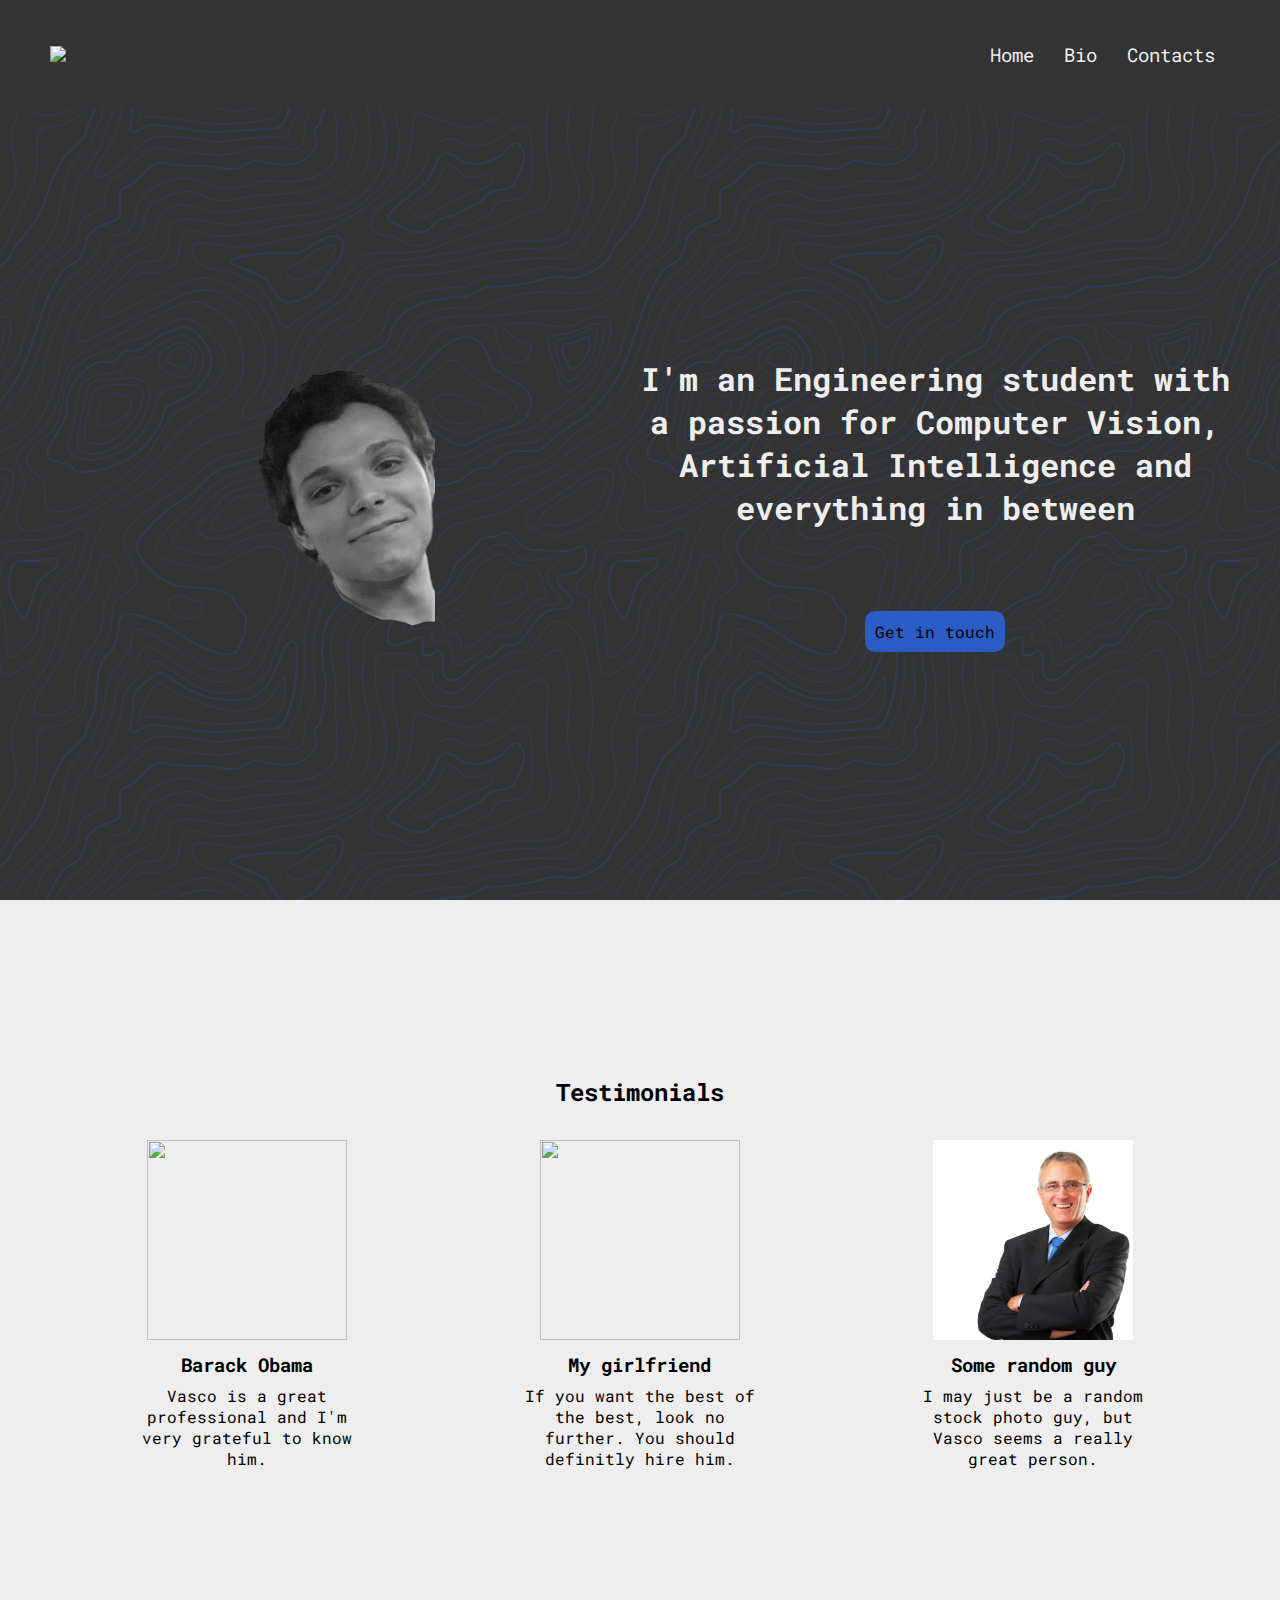
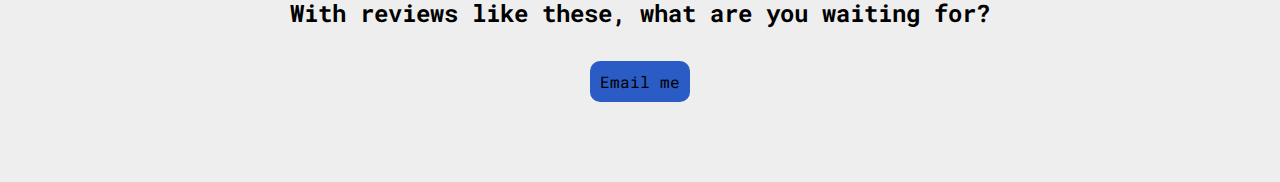
==== commit 27f30b4b: "removed projects folder and changed bio" ====
--- a/index.html
+++ b/index.html
@@ -18,7 +18,7 @@
 
     <nav class="navbar">
         <div class="navbar_container">
-          <a href="/" id="navbar_logo"><img src="img/logo.png" width="150px">
+          <a href="index.html" id="navbar_logo"><img src="img/logo.png" width="150px">
         </a>
           <div class="navbar_toggle" id="mobile-menu">
             <span class="bar"></span>
@@ -27,13 +27,10 @@
           </div>
           <ul class="navbar_menu">
             <li class="navbar_item">
-              <a href="/" class="navbar_links">Home</a>
+              <a href="index.html" class="navbar_links">Home</a>
             </li>
             <li class="navbar_item">
-              <a href="#" class="navbar_links">Projects</a>
-            </li>
-            <li class="navbar_item">
-              <a href="#" class="navbar_links">Bio</a>
+              <a href="bio.html" class="navbar_links">Bio</a>
             </li>
             <li class="navbar_item">
               <a href="contacts.html" class="navbar_links">Contacts</a>
@@ -50,17 +47,18 @@
             <img class="pic-hover2" src="img/ee_sepia.png">
 
         </div>
-            <div class="main_content">
-                
-                <h1>I'm an Engineering student with a passion for Computer Vision, Artificial Intelligence and everything in between</h1>
-                <button class="main_btn"><a href="#">Get in touch</a></button>
+        <div class="main_content">
+            
+            <h1>I'm an Engineering student with a passion for Computer Vision, Artificial Intelligence and everything in between</h1>
+            <button class="main_btn"><a href="contacts.html">Get in touch</a></button>
 
-              </div>
         </div>
+      </div>
     </div>
 
     <div class="feedback">
       <div class="feedback_container">
+        <h2>Testimonials</h2>
         <div class="feedback_flex">
           <div class="person">
             <img src="img/barackobama.jpeg">
@@ -83,15 +81,7 @@
       </div>
     </div>
 
-    <footer>
-      <div class="footer-container">
-          <div class="footer-socials">
-            <a href="https://www.linkedin.com/in/vasco-ara%C3%BAjo-aa8a2a167/"><i class="fab fa-linkedin"></i></a>
-            <a href="https://github.com/vascofaraujo"><i class="fab fa-github"></i></a>            
-            <a href="mailto:vasco.faden.araujo@gmail.com"><i class="fa fa-envelope"></i></a>
-          </div>
-      </div>
-    </footer>  
+     
 
     <script src="main.js"></script>
   
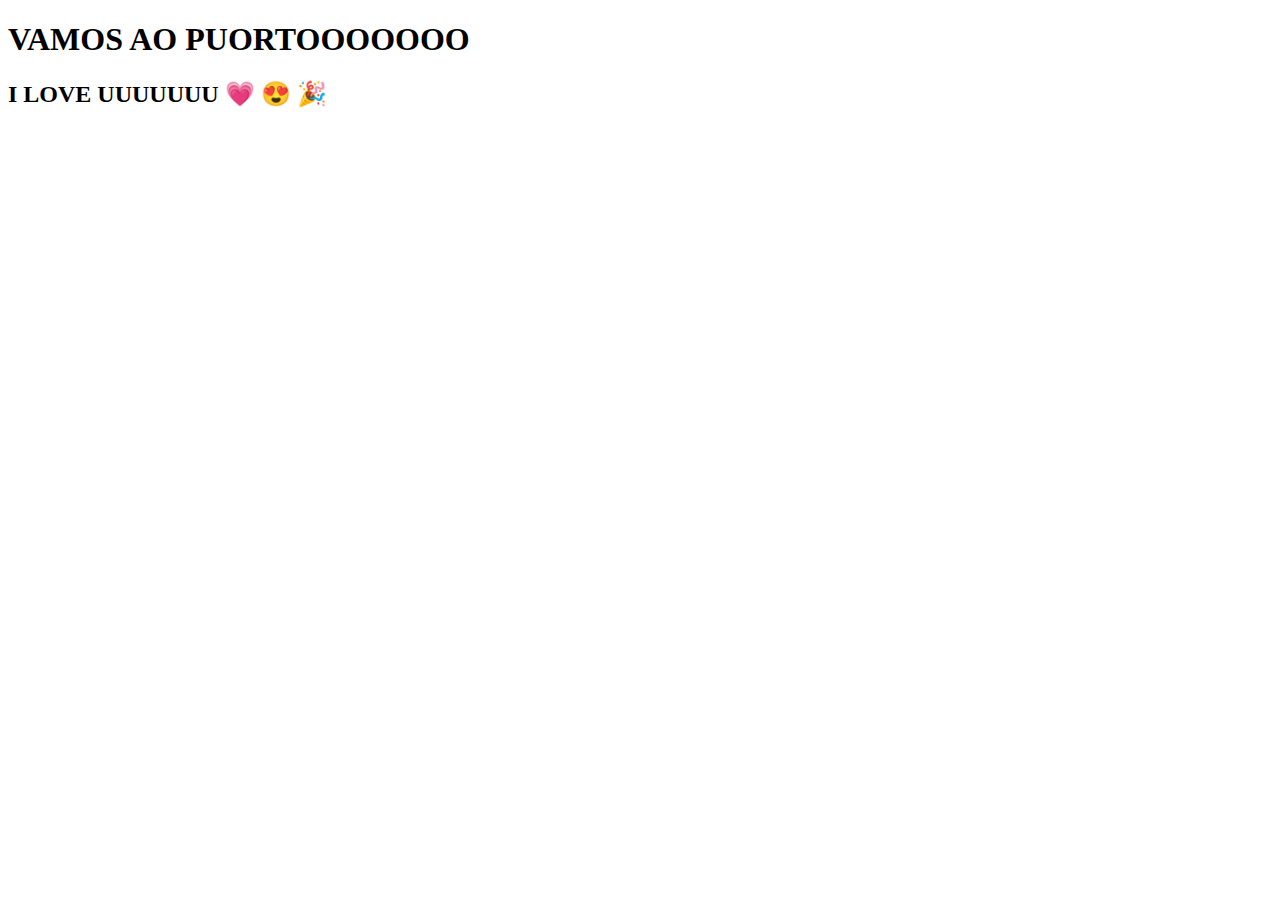
==== commit 7fa3e648: "changed color" ====
--- a/index.html
+++ b/index.html
@@ -4,19 +4,27 @@
     <meta charset="UTF-8">
     <meta http-equiv="X-UA-Compatible" content="IE=edge">
     <meta name="viewport" content="width=device-width, initial-scale=1.0">
-    
-    <link href="https://fonts.googleapis.com/css2?family=Roboto+Mono&display=swap" rel="stylesheet">   
-    
+
+    <link rel="preconnect" href="https://fonts.googleapis.com">
+    <link rel="preconnect" href="https://fonts.gstatic.com" crossorigin>
+    <link href="https://fonts.googleapis.com/css2?family=Ubuntu&display=swap" rel="stylesheet">
+
     <link rel="stylesheet" href="./fontawesome-free-5.15.3-web/css/all.min.css">
 
-    <link rel="stylesheet" href="styles.css">
-    
+    <!-- <link rel="stylesheet" href="styles.css"> -->
+
 
     <title>Vasco Araújo</title>
 </head>
 <body>
 
-    <nav class="navbar">
+  <h1>VAMOS AO PUORTOOOOOOO</h1>
+
+  <h2>I LOVE UUUUUUU &#128151 &#128525 &#127881</h2>
+
+  <img src="Screenshot from 2022-12-01 19-08-06.png" alt="">
+
+    <!-- <nav class="navbar">
         <div class="navbar_container">
           <a href="index.html" id="navbar_logo"><img src="img/logo.png" width="150px">
         </a>
@@ -27,7 +35,10 @@
           </div>
           <ul class="navbar_menu">
             <li class="navbar_item">
-              <a href="index.html" class="navbar_links">Home</a>
+              <a href="index.html" class="navbar_links navbar_here">Home</a>
+            </li>
+            <li class="navbar_item">
+              <a href="blog.html" class="navbar_links">Blog</a>
             </li>
             <li class="navbar_item">
               <a href="bio.html" class="navbar_links">Bio</a>
@@ -48,7 +59,7 @@
 
         </div>
         <div class="main_content">
-            
+
             <h1>I'm an Engineering student with a passion for Computer Vision, Artificial Intelligence and everything in between</h1>
             <button class="main_btn"><a href="contacts.html">Get in touch</a></button>
 
@@ -81,9 +92,9 @@
       </div>
     </div>
 
-     
 
-    <script src="main.js"></script>
-  
+
+    <script src="main.js"></script> -->
+
 </body>
-</html>+</html>
--- a/styles.css
+++ b/styles.css
@@ -1,6 +1,7 @@
-:root{
+/* :root{
     --primary-color: #333;
     --secondary-color: #eee;
+    --tertiary-color: #222;
     --wild-color: rgb(43, 92, 197);
     --wild-color2: rgb(194, 179, 41);
 }
@@ -9,17 +10,32 @@
     margin: 0;
     padding: 0;
     box-sizing: border-box;
-    font-family: 'Roboto Mono', monospace;  
+    font-family: 'Ubuntu', sans-serif;
 }
 
 h1{
+    font-size: 3rem;
+    color: var(--secondary-color);
+}
+
+ h2, h3, par{
+    color: var(--secondary-color);
+}
+
+h2{
     font-size: 2rem;
-    color: var(--secondary-color);
-}
-
+}
+
+h3{
+    font-size: 1.6rem;
+}
+
+par{
+    font-size: 1.4rem;
+}
 
 .navbar{
-    background: var(--primary-color);
+    background: #111;
     height: 12vh;
     display: flex;
     justify-content: center;
@@ -28,8 +44,8 @@
     position: sticky;
     top: 0;
     z-index: 999;
-}  
-  
+}
+
 .navbar_container{
     display: flex;
     justify-content: space-between;
@@ -39,8 +55,8 @@
     max-width: 1300px;
     padding: 0 50px;
 }
-  
-  
+
+
 #navbar_logo{
     background-color: white;
     background-size: 100%;
@@ -54,7 +70,7 @@
     text-decoration: none;
     font-size: 2rem;
 }
-  
+
 
 .navbar_menu{
     display: flex;
@@ -62,7 +78,7 @@
     list-style: none;
     text-align: center;
 }
-  
+
 .navbar_links{
     color: var(--secondary-color);
     display: flex;
@@ -72,12 +88,16 @@
     padding: 0 15px;
     height: 100%;
 }
-  
+
 .navbar_links:hover{
+    color: var(--wild-color2);
+    transition: all 0.2s ease-in;
+}
+
+.navbar_here{
     color: var(--wild-color);
-    transition: all 0.2s ease-in;
-}
-  
+}
+
 @media screen and (max-width: 968px){
     .navbar_container{
       display: flex;
@@ -90,7 +110,7 @@
       padding: 0;
 
     }
-    
+
     .navbar_menu{
       display: grid;
       grid-template-columns: auto;
@@ -102,7 +122,7 @@
       height: auto;
       background-color: var(--wild-color);
     }
-  
+
 
     .navbar_menu.active{
       background-color: var(--wild-color);
@@ -110,16 +130,16 @@
       opacity: 1;
       transition: all 0.5s ease-in-out;
       /*transition-delay: 0.5s;*/
-    
+
       font-size: 1.6rem;
       color: var(--wild-color);
     }
-   
+
 
     #navbar_logo{
       padding-left: 25px;
     }
-  
+
     .navbar_toggle .bar{
       width: 25px;
       height: 3px;
@@ -127,11 +147,11 @@
       transition: 0.5s ease;
       background: var(--secondary-color);
     }
-  
+
     .nav_item{
       width: 100%;
     }
-  
+
     .navbar_links{
       text-align: center;
       padding: 1rem;
@@ -142,27 +162,27 @@
     .navbar_links:hover{
         color: var(--primary-color);
     }
-  
+
     #mobile-menu{
       position: absolute;
       top: 20%;
       right: 5%;
       transform: translate(5%, 20%);
     }
-  
+
     .navbar_toggle .bar{
       display: block;
       cursor: pointer;
     }
-  
+
     #mobile-menu.is-active .bar:nth-child(2){
       opacity: 0;
     }
-  
+
     #mobile-menu.is-active .bar:nth-child(1){
       transform: translateY(8px) rotate(45deg);
     }
-  
+
     #mobile-menu.is-active .bar:nth-child(3){
       transform: translateY(-8px) rotate(-45deg);
     }
@@ -189,7 +209,7 @@
 
 .main_container h1{
     margin-bottom: 50px;
-    
+
 }
 
 
@@ -259,7 +279,7 @@
     opacity: 0;
     transition: opacity .2s;
   }
-  
+
   .main_pic:hover img.pic-hover2 {
       opacity: 1;
   }
@@ -293,17 +313,17 @@
     .main_pic img.pic-hover {
         left: 40%;
     }
-    
+
     .main_pic img.pic-hover2 {
         right: 40%;
     }
 
-    
+
 }
 
 
 .feedback{
-    background-color: var(--secondary-color);
+    background-color: var(--tertiary-color);
     max-width: 100%;
 
 }
@@ -313,10 +333,13 @@
     z-index: 1;
     width: 100%;
     min-height: 88vh;
-    padding: 5rem 50px;
+    padding: 1rem 50px;
     text-align: center;
     max-width:100%;
     max-height:100%;
+}
+.feedback_container h2{
+    margin-bottom: 2rem;
 }
 
 .feedback_flex{
@@ -344,7 +367,7 @@
 }
 
 
-
+/*
 footer{
     background-color: var(--primary-color);
     text-align: center;
@@ -367,13 +390,18 @@
 footer .footer-socials a>i:hover{
     color: var(--wild-color);
 }
+*/
 
 
 
 
 #CONTACTS
 
-.main_container-contact{
+.contact{
+    background-color: var(--primary-color);
+    max-width: 100%;
+}
+.contact .main_container-contact{
     display: grid;
     grid-template-columns: 1fr 1fr;
     align-items: center;
@@ -386,13 +414,71 @@
     text-align: center;
     max-width:100%;
     max-height:100%;
-    background-color: var(--primary-color);
-    background-color: #DFDBE5;
-    background-color: #333333;
-    background-image: url("data:image/svg+xml,%3Csvg xmlns='http://www.w3.org/2000/svg' width='600' height='600' viewBox='0 0 600 600'%3E%3Cpath fill='%232b5cc5' fill-opacity='0.2' d='M600 325.1v-1.17c-6.5 3.83-13.06 7.64-14.68 8.64-10.6 6.56-18.57 12.56-24.68 19.09-5.58 5.95-12.44 10.06-22.42 14.15-1.45.6-2.96 1.2-4.83 1.9l-4.75 1.82c-9.78 3.75-14.8 6.27-18.98 10.1-4.23 3.88-9.65 6.6-16.77 8.84-1.95.6-3.99 1.17-6.47 1.8l-6.14 1.53c-5.29 1.35-8.3 2.37-10.54 3.78-3.08 1.92-6.63 3.26-12.74 5.03a384.1 384.1 0 0 1-4.82 1.36c-2.04.58-3.6 1.04-5.17 1.52a110.03 110.03 0 0 0-11.2 4.05c-2.7 1.15-5.5 3.93-8.78 8.4a157.68 157.68 0 0 0-6.15 9.2c-5.75 9.07-7.58 11.74-10.24 14.51a50.97 50.97 0 0 1-4.6 4.22c-2.33 1.9-10.39 7.54-11.81 8.74a14.68 14.68 0 0 0-3.67 4.15c-1.24 2.3-1.9 4.57-2.78 8.87-2.17 10.61-3.52 14.81-8.2 22.1-4.07 6.33-6.8 9.88-9.83 12.99-.47.48-.95.96-1.5 1.48l-3.75 3.56c-1.67 1.6-3.18 3.12-4.86 4.9a42.44 42.44 0 0 0-9.89 16.94c-2.5 8.13-2.72 15.47-1.76 27.22.47 5.82.51 6.36.51 8.18 0 10.51.12 17.53.63 25.78.24 4.05.56 7.8.97 11.22h.9c-1.13-9.58-1.5-21.83-1.5-37 0-1.86-.04-2.4-.52-8.26-.94-11.63-.72-18.87 1.73-26.85a41.44 41.44 0 0 1 9.65-16.55c1.67-1.76 3.18-3.27 4.83-4.85.63-.6 3.13-2.96 3.75-3.57a71.6 71.6 0 0 0 1.52-1.5c3.09-3.16 5.86-6.76 9.96-13.15 4.77-7.42 6.15-11.71 8.34-22.44.86-4.21 1.5-6.4 2.68-8.6.68-1.25 1.79-2.48 3.43-3.86 1.38-1.15 9.43-6.8 11.8-8.72 1.71-1.4 3.26-2.81 4.7-4.3 2.72-2.85 4.56-5.54 10.36-14.67a156.9 156.9 0 0 1 6.1-9.15c3.2-4.33 5.9-7.01 8.37-8.07 3.5-1.5 7.06-2.77 11.1-4.02a233.84 233.84 0 0 1 7.6-2.2l2.38-.67c6.19-1.79 9.81-3.16 12.98-5.15 2.14-1.33 5.08-2.33 10.27-3.65l6.14-1.53c2.5-.63 4.55-1.2 6.52-1.82 7.24-2.27 12.79-5.06 17.15-9.05 4.05-3.72 9-6.2 18.66-9.9l4.75-1.82c1.87-.72 3.39-1.31 4.85-1.91 10.1-4.15 17.07-8.32 22.76-14.4 6.05-6.45 13.95-12.4 24.49-18.92 1.56-.96 7.82-4.6 14.15-8.33v-64.58c-4 8.15-8.52 14.85-12.7 17.9-2.51 1.82-5.38 4.02-9.04 6.92a1063.87 1063.87 0 0 0-6.23 4.98l-1.27 1.02a2309.25 2309.25 0 0 1-4.87 3.9c-7.55 6-12.9 10.05-17.61 13.19-3.1 2.06-3.86 2.78-8.06 7.13-5.84 6.07-11.72 8.62-29.15 10.95-11.3 1.5-20.04 4.91-30.75 11.07-1.65.94-7.27 4.27-6.97 4.1-2.7 1.58-4.69 2.69-6.64 3.66-5.63 2.8-10.47 4.17-15.71 4.17-17.13 0-41.44 11.51-51.63 22.83-12.05 13.4-31.42 27.7-45.25 31.16-7.4 1.85-11.85 7.05-14.04 14.69-1.26 4.4-1.58 8.28-1.58 13.82 0 .82.01.98.24 3.63.45 5.18.35 8.72-.77 13.26-1.53 6.2-4.89 12.6-10.59 19.43-13.87 16.65-22.88 46.58-22.88 71.68 0 2.39.02 4.26.06 8.75.12 10.8.1 15.8-.22 21.95-.56 11.18-2.09 20.73-5 29.3h-1.05c2.94-8.56 4.49-18.12 5.05-29.35.31-6.13.34-11.1.22-21.9-.04-4.48-.06-6.36-.06-8.75 0-25.32 9.07-55.47 23.12-72.32 5.6-6.72 8.88-12.99 10.38-19.03 1.09-4.4 1.18-7.85.74-12.93-.23-2.7-.24-2.86-.24-3.72 0-5.62.32-9.57 1.62-14.1 2.28-7.95 6.97-13.44 14.76-15.39 13.6-3.4 32.82-17.59 44.75-30.84C409 360.14 433.58 348.5 451 348.5c5.07 0 9.77-1.33 15.26-4.07 1.93-.96 3.9-2.05 6.58-3.62-.3.18 5.33-3.16 6.98-4.11 10.82-6.21 19.66-9.67 31.11-11.2 17.23-2.3 22.9-4.75 28.57-10.64 4.25-4.41 5.04-5.16 8.22-7.28 4.68-3.11 10.01-7.14 17.55-13.14a1113.33 1113.33 0 0 0 4.86-3.89l1.28-1.02a4668.54 4668.54 0 0 1 6.23-4.98c3.67-2.9 6.55-5.12 9.07-6.95 4.37-3.19 9.16-10.56 13.29-19.4v66.9zm0-116.23c-.62.01-1.27.06-1.95.13-6.13.63-13.83 3.45-21.83 7.45-3.64 1.82-8.46 2.67-14.17 2.71-4.7.04-9.72-.47-14.73-1.33-1.7-.3-3.26-.61-4.67-.93a31.55 31.55 0 0 0-3.55-.57 273.4 273.4 0 0 0-16.66-.88c-10.42-.16-17.2.74-17.97 2.73-.38.97.6 2.55 3.03 4.87 1.01.97 2.22 2.03 4.04 3.55a1746.07 1746.07 0 0 0 4.79 4.02c1.39 1.2 3.1 1.92 5.5 2.5.7.16.86.2 2.64.54 3.53.7 5.03 1.25 6.15 2.63 1.41 1.76 1.4 4.54-.15 8.88-2.44 6.83-5.72 10.05-10.19 10.33-3.63.23-7.6-1.29-14.52-5.06-4.53-2.47-6.82-7.3-8.32-15.26-.17-.87-.32-1.78-.5-2.86l-.43-2.76c-1.05-6.58-1.9-9.2-3.73-10.11-.81-.4-1.59-.74-2.36-1-2.27-.77-4.6-1.02-8.1-.92-2.29.07-14.7 1-13.77.93-20.55 1.37-28.8 5.05-37.09 14.99a133.07 133.07 0 0 0-4.25 5.44l-2.3 3.09-2.51 3.32c-4.1 5.36-7.06 8.48-10.39 11.12-.65.52-1.33 1.04-2.13 1.62l-4.11 2.94a106.8 106.8 0 0 0-5.16 3.99c-4.55 3.74-9.74 8.6-16.25 15.38-8.25 8.58-11.78 13.54-11.7 15.95.07 1.65 1.64 2.11 6.79 2.38 1.61.09 2.15.12 2.98.2 2.95.24 5.09.73 6.81 1.68 7.48 4.15 11.63 7.26 13.95 11.58 3.3 6.15.8 12.88-8.89 20.26-8.28 6.3-11.1 10.37-11.31 14.96-.06 1.17 0 1.93.26 4.43.69 6.47.25 10.65-2.8 17.42a44.23 44.23 0 0 1-4.16 7.53c-2.82 3.97-5.47 5.74-10.6 7.69-.43.16-3.34 1.23-4.27 1.59-1.8.68-3.38 1.36-5.01 2.14-4.18 2-8.4 4.6-13.1 8.24-8.44 6.51-13.23 14.56-15.98 25.06-1.1 4.2-1.55 6.81-2.8 15.21-1.26 8.6-2.17 12.64-4.08 16.55-2.1 4.28-11.93 26.59-12.97 28.88a382.7 382.7 0 0 1-6.37 13.41c-4.07 8.11-7.61 14.07-10.73 17.81-5.38 6.46-8.98 14.37-13.77 28.42a810.14 810.14 0 0 0-1.89 5.6c-1.8 5.35-2.96 8.6-4.26 11.85-6.13 15.32-25.43 26.31-46.46 26.31-11.2 0-20.58-2.74-31.02-8.55-5.6-3.13-4.55-2.42-22.26-14.54-14.33-9.8-17.7-10.73-20.47-6.9-.37.5-1.81 2.74-1.83 2.77a52.24 52.24 0 0 1-4.94 5.9c-.73.79-5.52 5.87-6.97 7.45-2.38 2.6-4.3 4.81-5.98 6.93a45.6 45.6 0 0 0-5.08 7.66c-1.29 2.57-1.9 5.25-2.66 10.6a997.6 997.6 0 0 1-.46 3.18h-1l.47-3.32c.77-5.45 1.4-8.2 2.75-10.9a46.54 46.54 0 0 1 5.2-7.84c1.7-2.14 3.63-4.38 6.03-6.98 1.45-1.59 6.24-6.68 6.96-7.46a51.58 51.58 0 0 0 4.84-5.78s1.47-2.26 1.86-2.8c3.25-4.5 7.08-3.44 21.84 6.67 17.67 12.08 16.62 11.38 22.19 14.48 10.3 5.73 19.5 8.43 30.53 8.43 20.65 0 39.57-10.77 45.54-25.69a219.7 219.7 0 0 0 4.24-11.8 6752.32 6752.32 0 0 0 1.88-5.6c4.83-14.16 8.47-22.14 13.96-28.73 3.05-3.66 6.56-9.57 10.6-17.61 1.97-3.93 4.04-8.31 6.35-13.38 1.03-2.28 10.88-24.61 12.98-28.91 1.85-3.79 2.75-7.76 4-16.25 1.24-8.44 1.7-11.07 2.81-15.32 2.8-10.7 7.71-18.94 16.33-25.6a73.18 73.18 0 0 1 13.29-8.35c1.66-.8 3.27-1.48 5.08-2.18.94-.36 3.86-1.43 4.28-1.59 4.95-1.88 7.44-3.55 10.14-7.33 1.35-1.9 2.68-4.3 4.06-7.37 2.97-6.58 3.39-10.59 2.72-16.9a27.13 27.13 0 0 1-.27-4.58c.22-4.94 3.21-9.24 11.7-15.7 9.33-7.11 11.66-13.34 8.62-19-2.2-4.09-6.25-7.12-13.55-11.17-1.57-.88-3.6-1.33-6.42-1.57-.8-.07-1.34-.1-2.95-.19-5.77-.3-7.63-.85-7.72-3.34-.1-2.81 3.5-7.87 11.97-16.69 6.53-6.8 11.75-11.69 16.33-15.45 1.79-1.47 3.42-2.72 5.2-4.03l4.12-2.94c.79-.58 1.46-1.08 2.1-1.59 3.26-2.6 6.16-5.65 10.21-10.94a383.2 383.2 0 0 0 2.5-3.32l2.31-3.09c1.8-2.39 3.04-4 4.29-5.48 8.47-10.17 16.98-13.96 37.27-15.3-.44.02 12-.9 14.32-.98 3.62-.1 6.05.16 8.46.98.8.27 1.62.62 2.47 1.04 2.27 1.14 3.17 3.87 4.27 10.85l.44 2.76c.17 1.07.33 1.97.5 2.83 1.44 7.69 3.62 12.29 7.8 14.57 6.76 3.68 10.6 5.15 13.99 4.94 4-.25 6.99-3.17 9.3-9.67 1.45-4.04 1.46-6.49.32-7.92-.9-1.12-2.28-1.62-5.57-2.27a55.8 55.8 0 0 1-2.67-.55c-2.54-.6-4.39-1.4-5.93-2.71a252.63 252.63 0 0 0-4.78-4.01 84.35 84.35 0 0 1-4.08-3.6c-2.73-2.6-3.86-4.43-3.28-5.95 1.02-2.64 7.82-3.54 18.93-3.37a230.56 230.56 0 0 1 16.73.88c2.76.39 3.2.49 3.68.6 1.4.3 2.95.62 4.62.91a82.9 82.9 0 0 0 14.56 1.32c5.56-.04 10.24-.86 13.73-2.6 8.1-4.05 15.89-6.9 22.17-7.56.7-.07 1.4-.11 2.05-.13v1zm0-100.94v1.5c-8.62 16.05-17.27 29.55-23.65 35.92-3.19 3.2-7.62 4.9-13.54 5.56-4.45.48-8.28.4-19.18-.2-9.91-.55-15.32-.44-20.52.78a84.05 84.05 0 0 1-15 2.11l-2.25.14c-12.49.75-19.37 1.78-32.72 5.74-4.5 1.33-9.27 2.49-14.3 3.48a246.27 246.27 0 0 1-32.6 3.97c-7.56.45-13.21.57-20.24.57-5.4 0-11.9 1.61-18 5.18-8.3 4.87-15.06 12.87-19.53 24.5a68.57 68.57 0 0 1-4.56 9.8c-3.6 6.2-6.92 8.99-13.38 12.18l-4.03 1.96a64.48 64.48 0 0 0-15.16 10.25c-8.2 7.33-13.72 16.63-22.54 35.6l-2.08 4.49c-7.3 15.7-11.5 23.3-17.35 29.87-7.7 8.66-20.25 14.42-40.31 20.08-4.37 1.23-19.04 5.08-19.24 5.13-6.92 1.87-11.68 3.34-15.63 4.92-10.55 4.22-18.71 10.52-36.38 26.52l-1.7 1.54c-8.58 7.76-13.41 11.9-18.81 15.88-3.95 2.9-8 5.67-12.97 8.91-2.06 1.34-10.3 6.6-12.33 7.94-11.52 7.5-18.53 13.04-24.62 20.08a62.01 62.01 0 0 0-6.44 8.85c-4.13 6.91-6.27 13.15-9.2 25.11l-1.54 6.26c-.6 2.45-1.15 4.54-1.72 6.58-2.97 10.7-6.9 17.36-14.78 26.91L69.6 491a148.51 148.51 0 0 0-4.19 5.3 23.9 23.9 0 0 0-3.44 6.28c-1.16 3.23-1.52 5.9-1.87 11.94-.58 10.05-1.42 15.04-4.63 22.67-1.57 3.72-5.66 14.02-6.41 15.8a73.46 73.46 0 0 1-3.57 7.4c-2.88 5.14-6.71 10.12-13.12 16.95-5.96 6.36-8.87 10.9-10.61 16a56.88 56.88 0 0 0-1.38 4.82l-.46 1.84h-1.03l.52-2.08c.52-2.09.92-3.49 1.4-4.9 1.8-5.25 4.78-9.9 10.84-16.36 6.35-6.78 10.13-11.7 12.97-16.77a72.5 72.5 0 0 0 3.52-7.29c.75-1.76 4.84-12.06 6.4-15.8 3.17-7.5 3.99-12.4 4.56-22.33.35-6.14.72-8.88 1.93-12.23a24.9 24.9 0 0 1 3.58-6.54c1.27-1.7 2.6-3.37 4.22-5.34l4.11-4.95c7.8-9.46 11.66-16 14.59-26.54.56-2.04 1.1-4.12 1.71-6.56l1.53-6.26c2.96-12.04 5.13-18.36 9.32-25.39 1.84-3.08 4-6.05 6.54-8.99 6.17-7.12 13.24-12.7 24.83-20.26 2.05-1.33 10.28-6.6 12.33-7.94 4.96-3.22 9-5.98 12.92-8.87 5.37-3.95 10.19-8.08 18.74-15.82l1.7-1.54c17.76-16.09 25.98-22.43 36.67-26.7 4-1.6 8.8-3.09 15.75-4.96.21-.06 14.87-3.9 19.22-5.13 19.9-5.61 32.32-11.31 39.85-19.78 5.76-6.48 9.93-14.02 17.18-29.64l2.09-4.5c8.87-19.07 14.44-28.46 22.77-35.9a65.48 65.48 0 0 1 15.38-10.4l4.04-1.97c6.3-3.1 9.47-5.77 12.96-11.77a67.6 67.6 0 0 0 4.48-9.67c4.56-11.84 11.47-20.02 19.97-25 6.25-3.66 12.93-5.32 18.5-5.32 7.01 0 12.65-.12 20.17-.57a245.3 245.3 0 0 0 32.47-3.96c5-.98 9.75-2.13 14.22-3.45 13.43-3.98 20.38-5.02 32.94-5.78l2.24-.14c5.76-.37 9.8-.9 14.85-2.09 5.31-1.25 10.79-1.35 22.6-.7 9.04.5 12.84.58 17.21.1 5.71-.62 9.94-2.26 12.95-5.26 6.44-6.45 15.3-20.37 24.35-36.72zm0 450.21c-1.28-4.6-2.2-10.55-3.33-20.25l-.24-2.04-.23-2.03c-1.82-15.7-3.07-21.98-5.55-24.47-2.46-2.46-3.04-5.03-2.52-8.64.1-.6.18-1.1.39-2.15.69-3.54.77-5.04.08-6.84-.91-2.38-3.31-4.41-7.79-6.26-5.08-2.09-6.52-4.84-4.89-8.44.66-1.45 1.79-3.02 3.52-5.01 1.04-1.2 5.48-5.96 5.08-5.53 6.15-6.7 8.98-11.34 8.98-16.48a15.2 15.2 0 0 1 6.5-12.89v1.26a14.17 14.17 0 0 0-5.5 11.63c0 5.47-2.93 10.29-9.24 17.16.38-.42-4.04 4.33-5.07 5.5-1.67 1.93-2.75 3.43-3.36 4.77-1.37 3.04-.23 5.22 4.36 7.1 4.71 1.95 7.32 4.16 8.34 6.83.78 2.04.7 3.67-.03 7.4-.2 1.03-.3 1.51-.38 2.09-.48 3.33.03 5.59 2.23 7.8 2.74 2.74 3.98 8.96 5.84 25.06l.24 2.03.23 2.04c.82 7.01 1.53 12.06 2.34 16.03v4.33zm0-62.16c-1.4-3.13-4.43-9.9-4.95-11.17-1.02-2.53-1.25-3.8-.91-5.18.2-.84 2.05-4.68 2.32-5.33a70.79 70.79 0 0 0 3.54-11.2v3.99a62.82 62.82 0 0 1-2.62 7.6c-.31.75-2.09 4.46-2.27 5.18-.28 1.12-.08 2.22.87 4.57.41 1.02 2.5 5.7 4.02 9.09v2.45zm0-85.09c-1.65 1.66-3.66 2.9-6.4 4.13-.25.1-13.97 5.47-20.4 8.43-9.35 4.32-16.7 5.9-23.03 5.25-5.08-.53-9.02-2.25-14.77-5.92l-3.2-2.07a77.4 77.4 0 0 0-5.44-3.27c-4.05-2.18-3.25-5.8 1.47-10.47 3.71-3.68 9.6-7.93 18.73-13.8l4.46-2.82c17.95-11.33 18.22-11.5 22.27-14.74 11.25-9 19.69-14.02 26.31-15.1v1.02c-6.37 1.1-14.62 6-25.69 14.86-4.1 3.28-4.34 3.44-22.36 14.8a652.4 652.4 0 0 0-4.45 2.83c-9.07 5.83-14.92 10.05-18.57 13.66-4.31 4.28-4.95 7.13-1.7 8.88 1.7.91 3.29 1.88 5.5 3.3l3.2 2.08c5.64 3.59 9.45 5.25 14.34 5.76 6.13.64 13.32-.9 22.52-5.15 6.46-2.98 20.18-8.35 20.4-8.44 3.04-1.37 5.1-2.71 6.81-4.69v1.47zm0-41.37v1c-6.56.26-12.11 3.13-19.71 9.08l-4.63 3.68a51.87 51.87 0 0 1-4.4 3.14c-.82.52-5.51 3.33-6.22 3.76-3.31 2-6.15 3.8-8.87 5.6a112.61 112.61 0 0 0-8.16 5.92c-4.61 3.72-7.4 6.9-7.97 9.35-.63 2.67 1.48 4.53 7.05 5.46 10.7 1.78 20.92-.05 30.45-4.65a61.96 61.96 0 0 0 17.1-12.2 41.8 41.8 0 0 0 5.36-7.42v1.92a38.94 38.94 0 0 1-4.64 6.19 62.95 62.95 0 0 1-17.39 12.41c-9.7 4.68-20.13 6.55-31.05 4.73-6.06-1-8.65-3.29-7.85-6.67.64-2.74 3.53-6.05 8.31-9.9 2.35-1.9 5.1-3.88 8.24-5.97 2.73-1.82 5.58-3.61 8.9-5.62.72-.44 5.4-3.24 6.22-3.75 1.26-.8 2.6-1.76 4.3-3.09.8-.62 3.9-3.1 4.63-3.67 7.77-6.1 13.49-9.04 20.33-9.3zm0-154.6v1c-1.75-.24-4.3.23-7.82 1.55-10.01 3.75-13.8 5.07-19.15 6.76-1.78.56-2.63.83-3.87 1.24-1.48.5-3.16.76-6.74 1.16a1550.34 1550.34 0 0 0-2.64.3c-7.8.94-11.28 2.47-11.28 6.07 0 4.45 2.89 13.18 7.96 25.81a57.34 57.34 0 0 1 2.33 7.6 258.32 258.32 0 0 1 .84 3.46c1.86 7.62 3.17 10.71 5.56 11.67 2.21.88 4.7.6 7.47-.72 3.48-1.69 7.22-4.94 11.2-9.47 1.52-1.7 2.97-3.49 4.59-5.57l3.16-4.1c2.59-3.23 6.07-12.21 8.39-20.23v3.45c-2.29 7.2-5.27 14.5-7.61 17.41-.44.55-2.67 3.46-3.15 4.09-1.63 2.1-3.1 3.9-4.62 5.62-4.08 4.61-7.9 7.94-11.53 9.7-2.99 1.44-5.77 1.75-8.28.74-2.84-1.13-4.2-4.34-6.15-12.35a2097.48 2097.48 0 0 1-.84-3.46c-.8-3.2-1.47-5.45-2.28-7.46-5.14-12.8-8.04-21.55-8.04-26.19 0-4.37 3.84-6.06 12.16-7.07a160.9 160.9 0 0 1 2.65-.3c3.5-.39 5.15-.64 6.53-1.1 1.26-.42 2.1-.7 3.88-1.26 5.34-1.68 9.11-3 19.1-6.74 3.53-1.32 6.22-1.84 8.18-1.61zM0 292c10.13-11.31 18.13-23.2 23.07-35.39 3.3-8.14 6.09-16.12 10.81-30.55l1.59-4.84c6.53-19.94 10.11-29.82 14.77-39.56 6.07-12.72 12.55-21.18 20.27-25.54 6.66-3.76 10.2-7.86 12.22-13.15a46.6 46.6 0 0 0 1.86-6.58c1.23-5.2 2.05-7.59 3.93-10.36 2.45-3.62 6.27-6.53 12.1-8.96 15.78-6.58 16.73-7.04 18.05-9.01.65-.98.83-2.15.74-4.51-.03-.73-.23-3.82-.24-4A93.8 93.8 0 0 1 119 94c0-10.04.18-11.37 2.37-13.15.52-.42 1.13-.8 2.07-1.3.27-.14 2.18-1.12 2.84-1.48a68.4 68.4 0 0 0 9.12-5.87c2.06-1.54 2.64-2.14 8.01-7.93 3.78-4.09 6.21-6.36 8.96-8.12 3.64-2.33 7.2-3.12 10.9-2.11 4.4 1.2 10.81 2 18.78 2.46 6.9.4 12.9.5 21.95.5 4.87 0 8.97.47 15.4 1.57 7.77 1.33 9.3 1.54 12.38 1.54 4.05 0 7.43-.88 10.68-2.95 5.06-3.22 8.11-4.67 11.2-5.2 3.62-.64 4.77-.46 16.55 2.06 17.26 3.7 30.85 1.36 41.06-9.7 5.1-5.53 5.48-8.9 3.48-14.8-.83-2.42-1.03-3.1-1.17-4.3-.29-2.52.5-4.71 2.71-6.93 2.65-2.65 4.72-9.17 6.22-18.29h2.03c-1.56 9.71-3.77 16.65-6.83 19.7-1.79 1.8-2.36 3.39-2.14 5.28.11 1 .3 1.63 1.07 3.9 2.22 6.53 1.76 10.66-3.9 16.8-10.77 11.66-25.07 14.13-42.95 10.3-11.42-2.45-12.55-2.62-15.78-2.06-2.77.48-5.62 1.84-10.47 4.92a20.93 20.93 0 0 1-11.76 3.27c-3.25 0-4.81-.22-12.73-1.57C212.74 59.46 208.73 59 204 59c-9.1 0-15.11-.1-22.07-.5-8.09-.47-14.62-1.29-19.2-2.54-5.62-1.53-10.17 1.38-17.85 9.66-5.5 5.94-6.08 6.53-8.28 8.18a70.38 70.38 0 0 1-9.38 6.03c-.68.37-2.58 1.35-2.84 1.49-.84.44-1.35.76-1.75 1.08C121.16 83.6 121 84.8 121 94c0 1.85.06 3.54.17 5.44 0 .17.2 3.28.24 4.03.1 2.75-.13 4.29-1.08 5.71-1.67 2.5-2.27 2.8-18.95 9.74-5.48 2.29-8.99 4.96-11.2 8.24-1.71 2.51-2.47 4.73-3.64 9.7-.83 3.5-1.21 4.92-1.94 6.83-2.18 5.73-6.05 10.19-13.1 14.18-7.3 4.12-13.55 12.28-19.46 24.66-4.6 9.64-8.17 19.46-14.67 39.32l-1.58 4.84c-4.75 14.47-7.54 22.48-10.86 30.69-5.28 13.01-13.95 25.65-24.93 37.6v-2.97zm0 78v-.5l1-.01c6.32 0 7.47 5.2 4.6 13.36a60.36 60.36 0 0 1-5.6 11.3v-1.92a57.76 57.76 0 0 0 4.65-9.72c2.69-7.6 1.71-12.02-3.65-12.02-.34 0-.67 0-1 .02v-46.59a340.96 340.96 0 0 0 13.71-8.34c13.66-9.46 29.79-37.6 29.79-53.59 0-18.1 21.57-72.64 32.23-79.42 12.71-8.09 32.24-27.96 35.8-37.75 1.93-5.3 5.5-7.27 14.42-9.37 6.15-1.44 8.64-2.42 10.67-4.79 1.5-1.74 2.72-4.79 4.33-10.3.23-.78 1.9-6.68 2.43-8.46 3.62-12.08 7.3-18.49 13.47-20.39 2.5-.76 3.03-.98 9.74-3.7 7.49-3.03 11.97-4.43 17.12-4.92 6.75-.65 13.13.75 19.55 4.67 5.43 3.32 12.19 4.72 20.17 4.56 6.03-.12 12.2-1.07 19.83-2.8 1.82-.4 7.38-1.74 8.26-1.94 2.69-.6 4.34-.89 5.48-.89 4.97 0 8.93-.05 14.2-.27 7.9-.32 15.56-.92 22.75-1.88 8.5-1.14 15.9-2.73 21.88-4.82 18.9-6.62 32.64-18.3 33.67-27.59.29-2.56.4-2.96 2.79-11.11 2.33-7.95 3.21-12.93 2.72-18.23-.2-2.24-.69-4.38-1.48-6.42-1.5-3.92-2.63-9.4-3.43-16.18h.9c.77 6.47 1.89 11.72 3.47 15.82a24.93 24.93 0 0 1 1.54 6.69c.5 5.46-.4 10.54-2.77 18.6-2.36 8.06-2.47 8.47-2.74 10.95-1.09 9.75-15.1 21.68-34.33 28.41-6.06 2.12-13.52 3.72-22.09 4.87-7.22.96-14.92 1.57-22.83 1.89-5.3.21-9.27.27-14.25.27-1.04 0-2.64.27-5.26.87-.87.2-6.43 1.53-8.26 1.94-7.68 1.73-13.92 2.7-20.03 2.82-8.15.17-15.1-1.27-20.71-4.7-6.23-3.81-12.4-5.16-18.93-4.54-5.04.48-9.44 1.86-16.84 4.86-6.75 2.74-7.29 2.95-9.82 3.73-5.73 1.76-9.28 7.96-12.81 19.72-.53 1.77-2.2 7.66-2.43 8.46-1.66 5.65-2.91 8.78-4.53 10.67-2.22 2.58-4.84 3.62-12.01 5.3-7.8 1.83-11.13 3.66-12.9 8.54-3.65 10.04-23.32 30.06-36.2 38.25C65.94 190 44.5 244.2 44.5 262c0 16.34-16.3 44.78-30.22 54.41-2.14 1.48-8.24 5.12-14.28 8.68v-1.16 46.09zm0-173.7v-1.11c7.42-3.82 14.55-10.23 21.84-18.98 3.8-4.56 14.21-18.78 15.79-20.55 1.8-2.04 4.06-3.96 7.42-6.45 1.08-.8 4.92-3.57 5.49-3.99 9.36-6.85 14-11.96 15.98-19.36.8-2.98 1.54-6.78 2.46-12.3.23-1.44 2-12.46 2.56-15.79 2.87-16.77 5.73-26.79 10.07-32.1C92.46 52.43 101.5 38.13 101.5 33c0-2.54.34-3.35 6.05-15.71.68-1.49 1.25-2.74 1.77-3.93 2.5-5.75 3.9-10.04 4.14-13.36h1c-.23 3.48-1.66 7.87-4.23 13.76-.52 1.2-1.09 2.45-1.78 3.95-5.54 12.01-5.95 12.99-5.95 15.29 0 5.47-9.09 19.84-20.11 33.31-4.2 5.12-7.03 15.06-9.86 31.64-.57 3.33-2.33 14.33-2.57 15.78-.92 5.56-1.67 9.38-2.48 12.4-2.05 7.68-6.82 12.93-16.35 19.91l-5.49 3.98c-3.3 2.45-5.51 4.34-7.27 6.31-1.53 1.73-11.94 15.93-15.76 20.53-7.52 9.02-14.88 15.6-22.61 19.46zm0 361.83v-4.33c.48 2.36 1 4.35 1.6 6.15 2 6.03 4.6 8.26 8.19 6.59C28.76 557.69 43.5 542.4 43.5 527c0-16.2 6.37-31.99 17.1-46.3 1.88-2.5 3.66-4.4 5.53-6 .73-.62 1.45-1.18 2.3-1.8l2-1.43c3.68-2.68 5.32-5.28 7.08-12.59.75-3.07 1.38-5.02 4.2-13.26l.63-1.88c3.24-9.58 4.56-14.97 4.17-18.65-.48-4.43-3.8-5.23-11.3-1.64a81.12 81.12 0 0 1-9.15 3.7c-13.89 4.67-26.96 5.8-42.66 5.42l-1.95-.05-1.45-.02a39.8 39.8 0 0 0-15.05 2.96A21.81 21.81 0 0 0 0 438.37v-1.26a23.55 23.55 0 0 1 4.55-2.57 40.77 40.77 0 0 1 16.92-3.02l1.95.05c15.6.38 28.57-.75 42.32-5.37a80.12 80.12 0 0 0 9.04-3.65c8.04-3.84 12.16-2.85 12.72 2.43.42 3.89-.92 9.34-4.21 19.08l-.64 1.88c-2.8 8.2-3.43 10.15-4.16 13.18-1.82 7.52-3.59 10.34-7.47 13.16l-2 1.43c-.84.6-1.54 1.15-2.25 1.75a35.45 35.45 0 0 0-5.37 5.84c-10.61 14.15-16.9 29.74-16.9 45.7 0 15.88-15 31.45-34.29 40.45-4.3 2.01-7.39-.66-9.56-7.18-.23-.68-.44-1.39-.65-2.13zm0-62.16v-2.45l1.46 3.27c2.1 4.8 3.46 10.33 4.26 16.77.66 5.3.84 9.3 1.04 18.5.2 9.32.5 12.75 1.63 15.05 1.28 2.6 3.67 2.35 8.29-1.5 17.14-14.3 21.82-22.9 21.82-38.62 0-7.17 1.1-12.39 3.7-17.68 2.27-4.67 3.65-6.62 13.4-19.62a69.8 69.8 0 0 1 7.6-8.79 44.76 44.76 0 0 1 3.54-3.06c.38-.3.64-.52.89-.74a10.47 10.47 0 0 0 2.63-3.32 35.78 35.78 0 0 0 2.26-5.94l.37-1.2.36-1.15c.29-.91.48-1.55.66-2.16.45-1.53.74-2.68.91-3.66.38-2.2.12-3.49-.85-4.15-2.35-1.61-9.28-.24-23.8 4.94-9.54 3.4-16.12 4.17-27.85 4.26-7.71.06-10.43.4-13.25 2.12-3.48 2.12-5.84 6.4-7.58 14.26-.5 2.2-.99 4.19-1.49 5.98v-3.98l.51-2.22c1.8-8.1 4.28-12.6 8.04-14.9 3.04-1.85 5.86-2.2 13.77-2.26 11.61-.09 18.1-.84 27.51-4.2 14.93-5.32 21.95-6.71 24.7-4.83 1.38.94 1.71 2.6 1.28 5.15a33.69 33.69 0 0 1-.94 3.78l-.66 2.17-.36 1.15-.37 1.2a36.64 36.64 0 0 1-2.33 6.1c-.8 1.53-1.61 2.52-2.86 3.61l-.92.77-1.02.83c-.9.74-1.65 1.4-2.47 2.18a68.84 68.84 0 0 0-7.48 8.66c-9.7 12.93-11.07 14.87-13.31 19.46-2.52 5.15-3.59 10.22-3.59 17.24 0 16.04-4.82 24.91-22.18 39.38-5.04 4.2-8.18 4.55-9.83 1.18-1.22-2.5-1.52-5.94-1.73-15.47-.2-9.16-.38-13.15-1.03-18.4-.79-6.34-2.12-11.8-4.19-16.49L0 495.98zM379.27 0h1.04l1.5 5.26c3.28 11.56 4.89 19.33 5.26 27.8.49 11.01-1.52 21.26-6.63 31.17-7.8 15.13-20.47 26.5-36.22 34.1-12.38 5.96-26.12 9.17-36.22 9.17-6.84 0-17.24 1.38-37.27 4.62l-2.27.37c-24.5 3.99-31.65 5-37.46 5-3.49 0-4.08-.08-19.54-2.8-3.56-.64-6.32-1.1-9-1.5-20.23-2.96-31-1.2-31.96 7.86-.1.85-.18 1.72-.29 2.81l-.27 2.73c-1.1 10.9-2.02 15.73-4.31 19.96-2.9 5.34-7.77 7.95-15.63 7.95-10.2 0-12.92.6-15.5 3.17.52-.51-5.03 5.85-8.16 8.7-2.75 2.5-14.32 12.55-15.77 13.83a341.27 341.27 0 0 0-6.54 5.92c-6.97 6.49-11.81 11.76-14.6 16.15-5.92 9.3-10.48 18.04-11.69 24.08-1.66 8.3 3.67 9.54 19.02 1.21a626.23 626.23 0 0 1 44.54-21.9c3.5-1.56 14.04-6.2 15.68-6.95 5.05-2.25 8.3-3.8 10.78-5.15l1.95-1.07 2.18-1.18c1.76-.94 3.38-1.76 5-2.55 18.1-8.72 34.48-10.46 50.33-1.2 22.89 13.34 38.28 37.02 38.28 56.44 0 19.12-.73 25.13-5.18 33.2a45.32 45.32 0 0 1-4.94 7.12c-6.47 7.77-11.81 16.2-12.76 21.27-1.2 6.34 4.69 7.03 20.17-.05 13.31-6.08 22.4-14.95 28.5-26.32a80.51 80.51 0 0 0 6.1-15.13c.9-2.98 3.17-11.65 3.41-12.48a29.02 29.02 0 0 1 1.75-4.83c7.47-14.93 21.09-30.5 36.25-37.24 7.61-3.38 13-9.65 19.4-20.79.84-1.48 4.26-7.64 5.14-9.17 3.52-6.1 6.22-9.7 9.37-11.98 10.15-7.4 28.7-11.1 50.29-11.1 7.52 0 16.54-1.24 27.51-3.58a420.1 420.1 0 0 0 14.96-3.52c-1.3.33 15.54-3.98 19.42-4.89 14.15-3.33 41.07-5.01 64.11-5.01 17.36 0 27.82-9.23 38.53-38.67 6.62-18.21 6.62-26.37 2.69-34.35l-1.18-2.37A13.36 13.36 0 0 1 587.5 58c0-4.03 0-4.01 2.5-24.56.46-3.73.8-6.74 1.12-9.64.9-8.45 1.38-15.2 1.38-20.8 0-.94-.02-1.94-.04-3h1c.03 1.06.04 2.06.04 3 0 5.65-.48 12.43-1.39 20.9-.3 2.91-.66 5.93-1.11 9.66-2.5 20.45-2.5 20.47-2.5 24.44 0 1.97.45 3.57 1.45 5.68.24.51 1.16 2.35 1.17 2.36 4.06 8.24 4.06 16.68-2.65 35.13-10.84 29.8-21.63 39.33-39.47 39.33-22.96 0-49.83 1.68-63.89 4.99-3.86.9-20.69 5.2-19.4 4.88a421.05 421.05 0 0 1-14.99 3.53c-11.04 2.35-20.11 3.6-27.72 3.6-21.4 0-39.76 3.67-49.7 10.9-3 2.19-5.64 5.7-9.1 11.68-.87 1.52-4.29 7.68-5.14 9.17-6.49 11.3-12 17.71-19.86 21.2-14.9 6.63-28.38 22.03-35.75 36.77a28.17 28.17 0 0 0-1.69 4.67c-.23.8-2.5 9.49-3.4 12.5a81.48 81.48 0 0 1-6.19 15.3c-6.2 11.56-15.44 20.58-28.96 26.76-16.1 7.36-23 6.55-21.58-1.04 1-5.29 6.4-13.83 12.99-21.73a44.33 44.33 0 0 0 4.82-6.96c4.35-7.88 5.06-13.77 5.06-32.72 0-19.04-15.19-42.4-37.72-55.55-15.57-9.08-31.62-7.38-49.45 1.21a132.9 132.9 0 0 0-7.14 3.71l-1.95 1.07a158.83 158.83 0 0 1-10.85 5.19c-1.65.74-12.18 5.38-15.69 6.95a625.25 625.25 0 0 0-44.46 21.86c-15.95 8.66-22.37 7.16-20.48-2.29 1.24-6.2 5.83-15.02 11.82-24.42 2.85-4.48 7.74-9.8 14.77-16.34 1.98-1.85 4.12-3.79 6.56-5.94 1.46-1.29 13.02-11.33 15.75-13.82 3.09-2.8 8.6-9.14 8.14-8.67 2.82-2.82 5.75-3.46 16.2-3.46 7.5 0 12.04-2.43 14.75-7.42 2.2-4.07 3.11-8.84 4.2-19.59l.26-2.73.3-2.81c.56-5.42 4.47-8.5 11.23-9.6 5.44-.88 12.51-.51 21.86.86 2.7.4 5.47.86 9.04 1.49 15.33 2.7 15.96 2.8 19.36 2.8 5.73 0 12.9-1.03 37.3-5l2.27-.36c20.1-3.26 30.52-4.64 37.43-4.64 9.95 0 23.54-3.18 35.78-9.08 15.57-7.5 28.09-18.73 35.78-33.65 5.02-9.75 7-19.82 6.51-30.67-.37-8.37-1.96-16.08-5.23-27.57L379.27 0zm13.68 0h1.02c.78 3.9 1.92 8.7 3.51 14.88 3.63 14.05 3.06 27.03-.75 38.77a61 61 0 0 1-11.35 20.68 138.36 138.36 0 0 1-19.32 18.77c-11.32 9.02-23.36 15.49-35.95 18.39a258.63 258.63 0 0 1-22.57 4.07c-3.17.44-6.36.85-10.3 1.32l-9.39 1.12c-11.53 1.41-17.45 2.55-21.64 4.46-9.28 4.21-28.35 6.04-49.21 6.04-1.37 0-2.8-.12-4.3-.35-2.62-.41-5-1.03-9.14-2.29-7.34-2.21-9.63-2.75-12.63-2.56-3.9.23-6.63 2.29-8.47 6.89-1.86 4.66-2.42 7.53-3.34 14.98-1.1 8.98-2.87 12.12-9.97 14.3a40.12 40.12 0 0 0-6.8 2.66c-.63.33-1.16.64-1.76 1.02l-1.34.86c-1.9 1.14-3.86 1.49-9.25 1.49-3.2 0-8.83-.55-9.51-.39-1.22.28-.75-.14-7.14 6.24-1.5 1.5-3.49 3.18-6.32 5.37-1.52 1.18-7.16 5.43-7.94 6.03-4.96 3.78-8.33 6.6-11.06 9.38-4.88 4.98-6.85 9.15-5.56 12.7 1.34 3.67 4.07 4.42 8.9 2.82a55.72 55.72 0 0 0 7.77-3.48c1.5-.77 7.78-4.13 9.37-4.96a116.8 116.8 0 0 1 12.31-5.68 162.2 162.2 0 0 0 11.04-4.84c2.04-.97 10.74-5.16 13-6.22 4.41-2.1 8.1-3.78 11.65-5.29 17.14-7.3 29.32-9.9 37.67-6.65l5.43 2.1c2.3.88 4.17 1.62 6.02 2.38a150.9 150.9 0 0 1 13.07 6c18.34 9.63 30.35 22.13 34.79 39.87 6.96 27.85 3.6 45.53-8.08 62.4-3.97 5.75-3.52 9.2.06 8.97 4.14-.28 10.21-4.95 15.11-12.52 3.1-4.8 5.1-10.45 8.05-21.53l1.69-6.35c.66-2.47 1.24-4.52 1.83-6.5 4.93-16.56 11-27.28 21.56-34.76 7.15-5.06 23.73-15.5 25.48-16.75 6.74-4.81 10.53-9.44 14.34-18 7.74-17.44 21.09-24.34 44.47-24.34 9.36 0 17.91-1.13 29.53-3.49a624.86 624.86 0 0 0 6.2-1.28c2.4-.5 4.07-.84 5.66-1.13 4.03-.74 7.04-1.1 9.61-1.1 4.44 0 9.39-1 31.39-5.99l2.95-.66c16.34-3.67 25.64-5.35 31.66-5.35 1.54 0 2.4.01 6.4.1 7.8.15 12.27.13 17.33-.2 16.41-1.06 26.73-5.36 29.8-14.56a87.1 87.1 0 0 1 3.55-8.83c-.15.31 2.29-4.96 2.9-6.38 5.38-12.3 5.57-21.92-1.44-39.44a86.4 86.4 0 0 1-5.26-20.72c-1.61-11.98-1.38-23.14.1-40.35l.2-2.12h1l-.2 2.2c-1.48 17.15-1.7 28.24-.11 40.14a85.4 85.4 0 0 0 5.2 20.47c7.1 17.78 6.91 27.67 1.43 40.22-.62 1.43-3.06 6.72-2.91 6.4a86.17 86.17 0 0 0-3.52 8.73c-3.23 9.72-13.9 14.15-30.68 15.24-5.1.33-9.58.35-17.42.2-3.98-.09-4.84-.1-6.37-.1-5.91 0-15.18 1.67-31.44 5.32l-2.95.67c-22.16 5.02-27.05 6.01-31.61 6.01-2.5 0-5.45.36-9.43 1.09-1.58.29-3.25.62-5.64 1.11a4894.21 4894.21 0 0 0-6.2 1.29c-11.68 2.37-20.3 3.51-29.73 3.51-23.02 0-36 6.71-43.53 23.66-3.9 8.8-7.82 13.58-14.7 18.5-1.78 1.27-18.36 11.7-25.48 16.75-10.34 7.32-16.3 17.87-21.19 34.23-.58 1.96-1.15 4-1.82 6.47l-1.69 6.35c-2.98 11.18-5 16.9-8.17 21.81-5.05 7.81-11.37 12.68-15.89 12.98-4.7.31-5.3-4.23-.94-10.53 11.52-16.64 14.82-34.03 7.92-61.6-4.35-17.42-16.16-29.72-34.27-39.22-4-2.1-8.2-4-12.99-5.97-1.84-.75-3.7-1.49-6-2.38l-5.43-2.08c-8.03-3.12-20.02-.58-36.92 6.63-3.52 1.5-7.21 3.19-11.61 5.27l-13 6.22c-4.71 2.22-8.16 3.75-11.11 4.88a115.87 115.87 0 0 0-12.21 5.63c-1.58.83-7.86 4.18-9.37 4.96a56.55 56.55 0 0 1-7.9 3.54c-5.3 1.75-8.62.85-10.17-3.43-1.46-4.02.66-8.5 5.8-13.74 2.75-2.82 6.16-5.66 11.15-9.48.79-.6 6.43-4.85 7.94-6.02a66.96 66.96 0 0 0 6.23-5.28c6.74-6.74 6.1-6.16 7.61-6.51.87-.2 6.69.36 9.74.36 5.22 0 7.03-.32 8.74-1.35l1.31-.84c.62-.4 1.18-.72 1.84-1.07a41.07 41.07 0 0 1 6.96-2.72c6.64-2.04 8.22-4.84 9.28-13.47.93-7.53 1.5-10.47 3.4-15.24 1.99-4.95 5.04-7.26 9.34-7.51 3.17-.2 5.5.35 12.97 2.6a63.54 63.54 0 0 0 9.02 2.26c1.45.22 2.83.34 4.14.34 20.71 0 39.7-1.82 48.8-5.96 4.32-1.96 10.29-3.1 21.93-4.53l9.4-1.12c3.92-.48 7.11-.88 10.27-1.32 8.16-1.14 15.4-2.43 22.49-4.06 12.42-2.86 24.33-9.26 35.55-18.2a137.4 137.4 0 0 0 19.18-18.64 60.02 60.02 0 0 0 11.15-20.32c3.76-11.57 4.32-24.36.75-38.23A284.86 284.86 0 0 1 392.95 0zM506.7 0h1.26c-.5.66-.9 1.18-1.17 1.51-3.95 4.96-6.9 7.92-9.82 9.57A10.02 10.02 0 0 1 492 12.5c-2.38 0-4.24.67-6.71 2.21l-2.65 1.71c-4.38 2.8-8.01 4.08-13.64 4.08-5.6 0-9.99-1.26-16.08-4.05a202.63 202.63 0 0 1-2.3-1.06l-2.18-.98c-1.6-.7-2.92-1.17-4.17-1.48a13.42 13.42 0 0 0-3.27-.43c-2.3 0-4.3-.68-11-3.37l-1.56-.62c-5-1.97-8.1-2.82-10.52-2.66-2.93.2-4.42 2.03-4.42 6.15 0 20.76-5.21 50.42-12.15 57.35-7.58 7.59-26.55 23.7-34.06 29.06-13.16 9.4-31.17 20.2-44.11 25.06a106.87 106.87 0 0 1-13.32 4.03c-3.28.78-6.6 1.43-11.25 2.24-.53.1-8.8 1.5-11.5 1.99-4.86.87-9.3 1.74-14 2.76-20.62 4.48-25.07 5.01-38.11 5.01-2.49 0-2.9-.07-14.05-2-2.42-.42-4.31-.73-6.15-1-8.11-1.19-13.83-1.36-17.64-.2-4.54 1.4-5.93 4.65-3.7 10.52 2.02 5.28 4.84 8.61 8.84 10.74 3.26 1.74 6.75 2.6 13.82 3.71 9.42 1.48 10.94 1.75 15.5 2.92a78.2 78.2 0 0 1 18.62 7.37c8.3 4.58 14.58 11.5 19.98 20.89 2.73 4.73 9.46 19.33 10.54 21.19 3.4 5.85 6.26 6.63 10.89 2 4.95-4.94 10.35-8.37 21.13-14.06.47-.25 2.06-1.1 2.12-1.12 7.98-4.21 11.92-6.51 15.87-9.54 5.11-3.9 8.66-8.1 10.77-13.11 8.52-20.24 20.75-33.31 32.46-33.31l5.5.03c10.53.08 17.35.02 24.9-.31 13.66-.62 23.78-2.09 29.39-4.67 5.85-2.7 13.42-5.49 24.18-9.02 3.46-1.14 6.29-2.05 12.7-4.1 7.7-2.45 11.08-3.54 15.17-4.9a1059.43 1059.43 0 0 1 11.33-3.72c3.67-1.2 5.96-2 8.03-2.78a59.88 59.88 0 0 0 6.66-2.94c1.87-.98 3.76-2.1 5.86-3.5 3.48-2.33 6.15-3.13 12.04-4.13l1.15-.2c5.71-1.01 9-2.3 12.76-5.63 7.82-6.96 8.58-23.18 3.84-44.52-1.7-7.67-2.1-19.28-1.57-35.47A837.22 837.22 0 0 1 546.76 0h1l-.15 3.06c-.32 6.42-.53 11.02-.68 15.62-.51 16.1-.12 27.65 1.56 35.21 4.82 21.68 4.04 38.2-4.16 45.48-3.91 3.48-7.37 4.84-13.24 5.87l-1.16.2c-5.76.99-8.32 1.75-11.65 3.98a63.73 63.73 0 0 1-5.96 3.56 60.86 60.86 0 0 1-6.77 2.99c-2.09.79-4.39 1.58-8.07 2.79a5398.31 5398.31 0 0 1-11.32 3.71c-4.1 1.37-7.48 2.46-15.18 4.92-6.42 2.04-9.24 2.95-12.7 4.08-10.73 3.53-18.27 6.3-24.07 8.98-5.76 2.66-15.97 4.14-29.77 4.77-7.56.33-14.4.39-24.95.31l-5.49-.03c-11.19 0-23.16 12.79-31.54 32.7-2.19 5.19-5.84 9.52-11.08 13.52-4.02 3.07-7.99 5.39-16.01 9.62l-2.12 1.12c-10.7 5.65-16.04 9.04-20.9 13.9-5.14 5.14-8.75 4.15-12.45-2.22-1.12-1.92-7.85-16.5-10.54-21.2-5.33-9.24-11.48-16.02-19.6-20.5a77.2 77.2 0 0 0-18.4-7.28c-4.5-1.17-6.02-1.43-15.4-2.9-7.17-1.12-10.74-2-14.13-3.81-4.22-2.25-7.2-5.77-9.3-11.27-2.43-6.39-.78-10.26 4.34-11.83 4-1.22 9.82-1.05 18.08.17 1.84.27 3.74.58 6.17 1 11.02 1.9 11.48 1.98 13.88 1.98 12.96 0 17.35-.52 37.9-4.99 4.71-1.02 9.16-1.9 14.03-2.77 2.71-.48 10.98-1.9 11.5-1.98 4.64-.81 7.95-1.46 11.2-2.23 4.55-1.07 8.76-2.34 13.2-4 12.83-4.81 30.79-15.59 43.88-24.94 7.47-5.33 26.4-21.4 33.94-28.94C407.3 61.98 412.5 32.49 412.5 12c0-4.61 1.86-6.9 5.35-7.15 2.63-.18 5.8.7 10.96 2.73l1.56.62c6.53 2.62 8.53 3.3 10.63 3.3 1.14 0 2.3.16 3.5.46 1.32.33 2.68.82 4.34 1.53a90.97 90.97 0 0 1 3.34 1.52l1.15.54c5.98 2.73 10.23 3.95 15.67 3.95 5.41 0 8.87-1.21 13.1-3.92.2-.13 2.1-1.38 2.66-1.72 2.62-1.63 4.64-2.36 7.24-2.36 1.47 0 2.94-.43 4.47-1.3 2.78-1.56 5.67-4.45 9.54-9.31l.7-.89zM324.54 600h-2.03c.49-2.96.91-6.2 1.28-9.66.44-4.1.76-8.25.98-12.21.08-1.39.14-2.65-.35-7.29-.47-1.94-.93-4.14-1.36-6.54-2.01-11.26-2.66-22.9-1.14-33.78a60.76 60.76 0 0 1 5.18-17.95 70.78 70.78 0 0 1 12.6-18.22c3.38-3.6 5.53-5.5 11.83-10.79 4.5-3.78 6.35-5.56 7.52-7.5.64-1.07.95-2.06.95-3.06 0-1.75 0-1.74-.75-9.23-.36-3.7-.57-6.3-.68-8.96-.5-12.1 1.62-19.6 8.11-21.76 15.9-5.3 25.89-12.1 33.45-25.54C409.6 390.65 425.85 376 436 376c12.36 0 20-1.96 29.41-8.8 6.76-4.92 9.5-6.6 12.47-7.46 2.22-.64 3.8-.74 9.12-.74 1.86 0 3.53-.83 5.57-2.62 1.08-.96 5.11-5.12 5.6-5.6 6.04-5.85 11.98-8.78 20.83-8.78 2.45 0 4.54.04 7.32.12 7.51.23 8.87.17 11.27-.7 3.03-1.1 5.53-3.03 14.75-11.17 8-7.06 10.72-8.92 22.87-16.47 1.44-.9 2.59-1.63 3.69-2.37a69.45 69.45 0 0 0 9.46-7.5c4.12-3.88 8.02-7.85 11.64-11.9v2.98a201.58 201.58 0 0 1-10.27 10.38c-3.18 3-6.2 5.35-9.72 7.7-1.12.76-2.28 1.5-3.75 2.4-12.05 7.5-14.71 9.32-22.6 16.28-9.46 8.35-12.01 10.32-15.39 11.55-2.74 1-4.19 1.06-12.01.82-2.76-.08-4.83-.12-7.26-.12-8.27 0-13.75 2.7-19.43 8.22-.44.43-4.52 4.64-5.68 5.66-2.37 2.09-4.46 3.12-6.89 3.12-5.1 0-6.6.1-8.56.66-2.67.78-5.29 2.37-11.85 7.15-9.8 7.13-17.85 9.19-30.59 9.19-9.22 0-24.96 14.2-34.13 30.49-7.84 13.94-18.24 21.02-34.55 26.46-5.31 1.77-7.21 8.51-6.75 19.78.1 2.6.31 5.19.68 8.84.75 7.62.75 7.58.75 9.43 0 1.38-.42 2.73-1.24 4.09-1.33 2.2-3.26 4.07-7.94 8-6.25 5.24-8.36 7.12-11.67 10.63a68.8 68.8 0 0 0-12.25 17.71 58.8 58.8 0 0 0-5 17.36c-1.49 10.66-.85 22.09 1.13 33.15.43 2.37.88 4.53 1.33 6.44.16.66.3 1.25.6 4.06a249.3 249.3 0 0 1-1.17 16.12c-.37 3.37-.78 6.53-1.25 9.44zm-13.4 0h-1.05l.12-.28c3.07-7.16 4.29-11.83 4.29-18.72 0-3.57-.07-4.93-.76-15.65-.77-12.04-1-19.64-.55-28.3.58-11.5 2.4-22.1 5.81-32.16 1.3-3.8 2.8-7.5 4.55-11.1 3.46-7.14 6.83-12.39 10.42-16.6a59.02 59.02 0 0 1 4.35-4.56c.43-.4 3-2.8 3.67-3.45 5.72-5.6 7.51-11.52 7.51-29.18 0-18.84 2.9-23.77 15.82-28.24 1.09-.37 1.92-.67 2.77-.98a51.3 51.3 0 0 0 6.1-2.7c4.95-2.6 9.64-6.22 14.44-11.42 25.5-27.63 37.15-35.16 56.37-35.16 8.28 0 14.54-1.95 22-6.3 1.78-1.03 13.82-8.82 18.16-11.27 2.83-1.59 5.66-3.03 8.63-4.39 7.92-3.6 13.97-4.45 26.6-4.8 7.53-.2 10.7-.49 14.26-1.58 4.55-1.4 8.06-4 10.93-8.43 2.2-3.41 6.85-7.08 14.66-12.06 1.61-1.03 3.27-2.05 5.65-3.5 9.53-5.85 11.56-7.13 14.81-9.57 5.34-4 9.3-8.37 13.68-14.77a204.2 204.2 0 0 0 5.62-8.75v1.9c-1.97 3.17-3.4 5.38-4.8 7.42-4.42 6.48-8.46 10.92-13.9 15-3.29 2.46-5.32 3.75-14.89 9.61a375.06 375.06 0 0 0-5.63 3.5c-7.7 4.9-12.26 8.52-14.36 11.76-3 4.63-6.7 7.39-11.48 8.85-3.68 1.12-6.9 1.42-14.53 1.63-12.5.34-18.44 1.18-26.2 4.7a111.08 111.08 0 0 0-8.56 4.35c-4.3 2.43-16.34 10.22-18.15 11.27-7.6 4.43-14.03 6.43-22.5 6.43-18.87 0-30.3 7.4-55.63 34.84-4.88 5.28-9.67 8.97-14.7 11.62-2 1.05-4 1.92-6.23 2.75-.86.32-1.7.62-5.37 1.87-5.08 1.76-7.44 3.25-9.28 6.37-2.23 3.78-3.29 9.94-3.29 20.05 0 17.9-1.87 24.07-7.8 29.89-.69.67-3.27 3.06-3.69 3.46a58.04 58.04 0 0 0-4.28 4.49c-3.53 4.14-6.86 9.32-10.28 16.38a95.19 95.19 0 0 0-4.5 10.99c-3.38 9.97-5.18 20.48-5.76 31.9-.44 8.6-.22 16.17.55 28.17.69 10.76.76 12.12.76 15.72 0 6.35-1.02 10.87-4.35 19zm25.08 0h-1c-.04-4.73.06-9.39.28-15.02.26-6.41-.4-11.79-2.53-24.37l-.31-1.86c-2.12-12.55-2.76-19.35-1.97-26.47 1.03-9.25 4.75-16.68 12-22.67 22.04-18.2 29.81-30.18 29.81-44.61 0-2.6-.3-4.81-.98-8.17-.97-4.79-1.1-5.68-.97-7.57.2-2.56 1.27-4.7 3.56-6.72 2.67-2.35 7.05-4.6 13.72-7.01 9.72-3.5 15.52-9.18 24.3-21.57l1.78-2.5c4.48-6.33 7.1-9.63 10.43-12.78 4.31-4.07 8.98-6.77 14.54-8.17 13.3-3.32 20.37-5.47 25.34-7.64a49.5 49.5 0 0 0 5.28-2.7c1.1-.65 1.75-1.04 4.24-2.6 2.7-1.68 5.22-2.08 11.38-2.28 5.44-.18 7.9-.43 10.97-1.41a21.47 21.47 0 0 0 9.54-6.22c4.87-5.3 10.03-7.61 17.79-8.9 1.07-.18 1.88-.3 3.86-.58 6.9-.97 9.94-1.69 13.48-3.62 4.5-2.45 6.79-4.44 23.46-19.68l3.14-2.85c9.65-8.71 16.12-13.83 21.42-16.48 4.25-2.12 7.6-4.69 11.22-8.6v1.45c-3.42 3.57-6.69 6-10.78 8.05-5.18 2.59-11.61 7.67-21.2 16.32l-3.12 2.85c-16.8 15.35-19.05 17.3-23.66 19.82-3.68 2-6.8 2.75-13.82 3.73-1.97.28-2.78.4-3.84.57-7.56 1.26-12.52 3.48-17.21 8.6a22.47 22.47 0 0 1-9.97 6.5c-3.2 1-5.72 1.27-11.25 1.45-5.98.2-8.39.57-10.89 2.13a144 144 0 0 1-4.25 2.61 50.48 50.48 0 0 1-5.39 2.75c-5.04 2.2-12.15 4.37-25.5 7.7-9.74 2.44-15.26 7.65-24.4 20.56l-1.77 2.5c-8.9 12.54-14.82 18.34-24.78 21.93-6.57 2.36-10.85 4.57-13.4 6.82-2.1 1.86-3.05 3.74-3.22 6.04-.13 1.76 0 2.63.95 7.3.7 3.42 1 5.7 1 8.37 0 14.79-7.93 27-30.18 45.39-7.03 5.8-10.64 13-11.64 22-.78 7-.14 13.73 1.96 26.2l.32 1.85c2.15 12.65 2.8 18.07 2.54 24.58-.22 5.57-.32 10.2-.28 14.98zM95.9 600h-2.04c.68-3.82 1.14-8.8 1.61-15.98.2-3.11.27-4.06.39-5.6 1.3-17.54 4.04-27.14 11.5-33.2 4.65-3.77 7.22-8.92 8.67-16 .51-2.52.7-3.87 1.33-9.17.66-5.5 1.16-8.06 2.24-10.36 1.45-3.09 3.82-4.69 7.39-4.69 14.28 0 38.48 9.12 53.6 20.2 8.66 6.35 21.26 13.32 31.74 17.11 13.03 4.71 21.89 4.41 24.75-1.73 1.7-3.64 1.92-4.11 2.65-5.77 2.93-6.67 4.69-12.2 5.25-17.5.23-2.17.24-4.23.02-6.2-.32-2.75-1.42-4.55-4.08-7.35l-1.32-1.37a30.59 30.59 0 0 1-2.41-2.79 30.37 30.37 0 0 1-2.5-4.07l-1.13-2.14c-1.62-3.1-2.68-4.6-4.12-5.56-5.26-3.5-14.8-5.5-28.55-6.83a272.42 272.42 0 0 0-9.04-.71l-2.18-.17c-9.57-.73-15.12-1.56-19.06-3.2C156.57 471.07 136 450.5 136 440c0-5.34 1.74-9.53 5.47-14.13 1.98-2.44 11.12-11.71 12.79-13.54 4.52-4.97 10.16-9.54 17.68-14.66 2.8-1.9 14.78-9.6 17.49-11.49a50.54 50.54 0 0 0 6.34-5.43c1.53-1.5 6.96-7.13 7.12-7.3 7.18-7.3 12.7-11.56 19.74-14.38 3.36-1.34 8.13-2.79 17.45-5.38a9577.18 9577.18 0 0 1 11.78-3.28 602.6 602.6 0 0 0 12.67-3.7c20.4-6.24 34-12.08 40.79-18.44 8.74-8.2 11.78-13.84 15.73-26.02 2.02-6.22 3.09-9.04 5.07-12.72 9.54-17.71 28.71-39.37 43.5-45.45C383.77 238.25 389 232.34 389 226c0-2.89 2.73-8.4 6.83-13.73 4.76-6.2 10.65-11.36 16.75-14.18 12.5-5.77 33.5-10.09 47.42-10.09 5.32 0 9.83-1.5 16.42-4.89 9.2-4.71 10.1-5.11 13.58-5.11 10.42 0 32.06-2.55 45.76-5.97l3.88-.98 3.47-.89c2.6-.66 4.33-1.08 5.93-1.43 3.9-.86 6.76-1.23 9.58-1.17 2.74.06 5.47.52 8.67 1.48 4.56 1.37 13.71-.9 22.87-5.68a68.07 68.07 0 0 0 9.84-6.2v2.4c-11.09 8.14-25.76 13.66-33.29 11.4a29.72 29.72 0 0 0-8.13-1.4c-2.63-.05-5.36.3-9.11 1.12a238 238 0 0 0-9.33 2.3l-3.9.99C522.38 177.43 500.58 180 490 180c-2.99 0-3.91.4-12.67 4.89-6.85 3.51-11.61 5.11-17.33 5.11-13.65 0-34.35 4.26-46.58 9.9-5.78 2.67-11.42 7.62-16 13.58-3.85 5.02-6.42 10.2-6.42 12.52 0 7.27-5.8 13.82-20.62 19.92-14.27 5.88-33.16 27.21-42.5 44.55-1.9 3.55-2.95 6.28-4.93 12.4-4.05 12.47-7.23 18.39-16.27 26.86-7.08 6.64-20.87 12.57-41.57 18.89a604.52 604.52 0 0 1-12.7 3.71 1495.1 1495.1 0 0 1-11.8 3.28c-9.24 2.58-13.97 4.01-17.24 5.32-6.73 2.69-12.05 6.8-19.05 13.92-.15.15-5.6 5.8-7.15 7.32a52.4 52.4 0 0 1-6.6 5.65c-2.74 1.92-14.75 9.63-17.5 11.5-7.4 5.04-12.94 9.52-17.33 14.35-1.72 1.9-10.8 11.11-12.71 13.46-3.47 4.26-5.03 8.03-5.03 12.87 0 9.5 20 29.5 33.38 35.08 3.67 1.53 9.1 2.34 18.45 3.05a586.23 586.23 0 0 0 4.34.32c3.24.23 5.07.37 6.93.55 14.08 1.37 23.82 3.4 29.45 7.17 1.82 1.2 3.02 2.91 4.8 6.29l1.11 2.13a28.55 28.55 0 0 0 2.34 3.81c.62.83 1.3 1.6 2.26 2.61.23.24 1.1 1.16 1.32 1.37 2.93 3.09 4.24 5.23 4.61 8.5.24 2.12.23 4.33-.01 6.64-.59 5.55-2.4 11.25-5.41 18.1-.74 1.67-.96 2.15-2.66 5.8-3.49 7.47-13.33 7.8-27.25 2.77-10.67-3.86-23.43-10.92-32.25-17.38C164.62 515.96 140.82 507 127 507c-5 0-6.4 3.02-7.64 13.29a99.03 99.03 0 0 1-1.36 9.33c-1.53 7.5-4.3 13.04-9.37 17.16-6.87 5.58-9.5 14.78-10.77 31.8-.11 1.52-.18 2.47-.38 5.57-.46 7.01-.91 11.99-1.57 15.85zm8.05 0h-1.02c.29-1.41.58-2.94.9-4.59l1.05-5.62c2.5-13.3 4.2-19.92 6.68-24.05 1.7-2.84 3.68-5.5 8.05-11.03 8.21-10.36 10.88-14.55 10.88-18.71l-.02-1.69c-.02-1.78-.02-2.7.02-3.77.21-5.05 1.47-8.2 4.64-9.4 3.92-1.5 10.39.44 20.12 6.43 9.56 5.88 17.53 10.7 25.91 15.66 1.31.78 14.27 8.41 17.67 10.45a714.21 714.21 0 0 1 6.42 3.9c13.82 8.5 38.94 5.05 46.3-7.83 3.6-6.28 4.54-8.52 7.78-17.32a82.3 82.3 0 0 1 1.18-3.07 42.27 42.27 0 0 1 4.06-7.64c9.33-13.98 14.92-26.1 14.92-36.72 0-3.66.75-6.62 3.36-14.85.52-1.64.83-2.66 1.15-3.73 3.64-12.23 3.04-19.12-4.29-24a23.1 23.1 0 0 0-9.98-3.78c-7.2-.93-14.49 1.17-23.91 5.88-1.55.78-6.64 3.44-7.6 3.93a62.6 62.6 0 0 0-4.14 2.3l-4.4 2.66c-11.62 6.92-20.4 9.18-32.81 6.08-3.32-.84-6.24-1.4-13.1-2.64-13.25-2.39-18.7-3.75-23.33-6.46-6.23-3.67-7.46-9.02-2.88-16.65A93.1 93.1 0 0 1 172 415.42a157 157 0 0 1 8.32-7.66c-.07.05 6.16-5.3 7.82-6.77a85.12 85.12 0 0 0 6.5-6.33c7.7-8.46 12.78-13.36 20.08-18.57 9.94-7.1 21.4-12.36 35.18-15.58 37.03-8.64 51-12.7 58.83-17.93 8.6-5.73 21.3-24.77 36.84-54.81 5.22-10.1 12.27-18.4 21.13-25.71 5.13-4.24 9.56-7.25 17.55-12.23 7.42-4.62 9.62-6.14 11.38-8.16a21.15 21.15 0 0 0 2.95-4.87c.61-1.3 2.87-6.47 3-6.77 1.36-3 2.56-5.4 3.95-7.73 6.53-10.97 16.03-18 31.4-20.8 12.73-2.3 19.85-2.7 29.68-2.3 3.25.13 4.13.16 5.6.14 5.15-.07 9.71-1.04 16.61-3.8 20.74-8.3 38.75-12.04 59.19-12.04 3.05 0 6.03.15 10.48.48l2.09.16c12.45.96 18.08.96 25.34-.63a49.65 49.65 0 0 0 14.09-5.45v1.15a50.52 50.52 0 0 1-13.88 5.28c-7.38 1.61-13.08 1.61-25.63.65l-2.08-.16c-4.43-.33-7.39-.48-10.41-.48-20.3 0-38.2 3.72-58.81 11.96-7.01 2.8-11.7 3.8-16.97 3.88-1.5.02-2.39-.01-5.66-.14-9.76-.4-16.8-.01-29.47 2.3-15.06 2.73-24.32 9.58-30.71 20.31a72.8 72.8 0 0 0-3.9 7.63c-.12.28-2.39 5.47-3.01 6.79a22 22 0 0 1-3.1 5.1c-1.86 2.13-4.07 3.66-11.6 8.35-7.95 4.96-12.35 7.95-17.44 12.15-8.76 7.23-15.73 15.43-20.89 25.4-15.61 30.2-28.36 49.32-37.16 55.19-7.98 5.32-21.97 9.39-59.17 18.07-13.65 3.18-24.98 8.39-34.82 15.42-7.22 5.16-12.27 10.01-19.92 18.43a86.07 86.07 0 0 1-6.57 6.4c-1.67 1.48-7.91 6.83-7.84 6.77-3.27 2.84-5.8 5.16-8.26 7.62a92.1 92.1 0 0 0-14.27 18.13c-4.3 7.16-3.22 11.89 2.53 15.26 4.47 2.63 9.88 3.99 23.24 6.39a185.7 185.7 0 0 1 12.92 2.6c12.11 3.03 20.64.84 32.06-5.96l4.4-2.65c1.66-1 2.96-1.73 4.2-2.35.95-.48 6.04-3.14 7.6-3.92 9.59-4.8 17.04-6.94 24.49-5.98a24.1 24.1 0 0 1 10.4 3.93c7.82 5.21 8.45 12.52 4.7 25.13-.32 1.07-.64 2.1-1.16 3.74-2.57 8.12-3.31 11.04-3.31 14.55 0 10.88-5.66 23.14-15.08 37.28a41.28 41.28 0 0 0-3.97 7.46c-.37.9-.73 1.82-1.18 3.04-3.25 8.85-4.21 11.13-7.84 17.47-7.67 13.42-33.43 16.95-47.7 8.18a578.4 578.4 0 0 0-6.4-3.89c-3.4-2.04-16.36-9.67-17.67-10.45-8.38-4.97-16.36-9.78-25.92-15.66-9.5-5.85-15.7-7.7-19.24-6.36-2.68 1.02-3.8 3.82-4 8.51a61.12 61.12 0 0 0-.02 3.72l.02 1.7c0 4.5-2.69 8.73-11.52 19.87-3.92 4.95-5.87 7.59-7.55 10.39-2.39 3.97-4.08 10.56-6.56 23.72l-1.05 5.62-.86 4.4zm10.5 0h-1c.03-.34.04-.68.04-1 0-12.39 8.48-33.57 19.16-43.37a26.18 26.18 0 0 0 3.67-4.17 35.8 35.8 0 0 0 2.88-4.9c.36-.72 1.75-3.66 2.1-4.36 3.22-6.29 6.84-6.54 16.97.39 1.34.9 6.07 4.16 6.4 4.38 2.62 1.8 4.67 3.2 6.7 4.56 5.03 3.39 9.37 6.2 13.51 8.7 14.33 8.67 25.49 13.27 34.11 13.27 16.86 0 32.71-5.95 39.6-14.8 1.59-2.04 3.2-5.17 5.06-9.63.8-1.92 1.64-4.06 2.67-6.8l2.74-7.33c4.66-12.44 7.76-19.06 11.56-23.27 7.9-8.79 14.87-36 14.87-52.67 0-1.9.17-3.11 1.02-8.27.37-2.2.58-3.6.74-5.07.63-5.51.21-9.46-1.68-12.39-4.6-7.1-19.7-9.23-38.46-4.78a100.57 100.57 0 0 0-18.94 6.3c-5.17 2.37-17.11 9.74-16.5 9.4-6.72 3.64-12.97 4.15-24.8 1.3-29.55-7.14-30.43-8.62-15.26-26.81 17.44-20.93 47.12-46.18 56.38-46.18 9.92 0 53.84-11.98 65.78-17.95 9.46-4.73 24.32-21.18 36.82-37.85.71-.95 13.5-21.6 19.2-29.6 9.35-13.13 18.22-22.55 26.95-27.53 7.29-4.17 13.16-10.28 18.8-18.73 1.93-2.9 10.52-17.65 12.73-20.41 1.54-1.93 3-3.21 4.52-3.89 14.07-6.25 24.22-9.04 39.2-9.04h29c4.05 0 7.36-.4 22.93-2.5l4.3-.57c9.92-1.3 16.57-1.93 21.77-1.93 1.66 0 2.95.01 6.03.04 18.61.19 28.55-.48 44.86-4.03 3.1-.67 6.13-1.78 9.11-3.31v1.12a37.96 37.96 0 0 1-8.9 3.17c-16.4 3.56-26.4 4.24-45.08 4.05-3.08-.03-4.36-.04-6.02-.04-5.15 0-11.76.63-21.64 1.92l-4.3.58c-15.64 2.11-18.94 2.5-23.06 2.5h-29c-14.81 0-24.84 2.75-38.8 8.96-1.34.6-2.69 1.78-4.14 3.6-2.16 2.68-10.72 17.39-12.68 20.33-5.72 8.57-11.7 14.8-19.13 19.04-8.57 4.9-17.36 14.23-26.63 27.24-5.68 7.97-18.47 28.64-19.22 29.63-12.6 16.8-27.52 33.32-37.18 38.15-12.06 6.03-56.14 18.05-66.22 18.05-8.82 0-38.39 25.15-55.62 45.82-14.6 17.52-14.19 18.21 14.74 25.2 11.6 2.8 17.6 2.3 24.09-1.2-.67.35 11.31-7.03 16.56-9.44 5.41-2.48 11.6-4.59 19.11-6.37 19.13-4.53 34.65-2.35 39.54 5.22 2.05 3.17 2.48 7.32 1.84 13.04a96.34 96.34 0 0 1-.75 5.13c-.84 5.08-1.01 6.29-1.01 8.1 0 16.9-7.03 44.33-15.13 53.33-3.68 4.09-6.76 10.65-11.37 22.96-.35.93-2.2 5.94-2.73 7.33-1.04 2.76-1.88 4.9-2.68 6.84-1.9 4.53-3.55 7.73-5.2 9.85-7.1 9.13-23.25 15.19-40.39 15.19-8.86 0-20.15-4.65-34.63-13.42-4.15-2.51-8.5-5.32-13.55-8.72a861.54 861.54 0 0 1-6.71-4.56l-6.4-4.39c-9.68-6.63-12.61-6.42-15.5-.75-.35.68-1.74 3.62-2.1 4.35a36.77 36.77 0 0 1-2.96 5.03c-1.12 1.57-2.37 3-3.81 4.33-10.47 9.6-18.84 30.51-18.84 42.63l-.03 1zm-29.65 0h-1.1c1.17-2.52 1.79-5.2 1.79-8 0-20 4.83-42.04 12.15-49.35 5.17-5.18 7.77-8.38 9.9-12.74 2.64-5.41 3.95-12 3.95-20.91 0-6.82 1.14-11.59 3.37-15.07 1.74-2.7 3.6-4.21 8.91-7.52a31.64 31.64 0 0 0 3.9-2.79c4.61-3.96 6.58-6.2 7.72-9.41 1.43-4.02.93-9.04-1.86-16.02a68.98 68.98 0 0 0-3.99-8.07l-.93-1.7a75.47 75.47 0 0 1-2.64-5c-5.16-10.71-3.77-18.9 7.68-29.78a204 204 0 0 1 26.81-21.55c3.96-2.69 16.8-10.8 19.24-12.5 1.99-1.4 4.33-3.3 7.77-6.3-.02 0 7.23-6.39 9.47-8.3 4.97-4.26 9.09-7.5 13.05-10.15 4.72-3.15 8.97-5.28 12.87-6.32 12.78-3.41 15.6-4.18 21.77-5.97 12.55-3.64 21.96-6.9 28.14-10a45.47 45.47 0 0 1 7.47-2.79c8.66-2.66 12.02-4.1 16.97-8.1 6.78-5.46 13.07-14.25 19.33-27.87 15.97-34.77 19.08-39.39 32.15-49.19 3.14-2.36 6.37-4.1 11.43-6.4l2.33-1.04c11.93-5.35 16.87-8.93 21.1-17.38 1.88-3.77 2.48-6.29 3.37-12.27.78-5.19 1.48-7.56 3.53-10.25 2.57-3.4 7.03-6.27 14.36-9.01 3.37-1.26 7.36-2.5 12.05-3.73 16.33-4.3 25.28-5.36 39.6-5.81 6.9-.22 9.5-.56 12.66-2 1.19-.54 2.36-1.23 3.58-2.11 3.7-2.7 8.14-4.54 13.24-5.67 5.71-1.27 10.69-1.54 18.7-1.45l2.35.02c2.82 0 6.8-1 19.7-4.69 10.83-3.08 15.95-4.31 19.3-4.31.82 0 1.9.13 3.55.41l5.01.9c9.82 1.68 17.44 1.89 25.15-.21 7.98-2.18 14.8-6.77 20.29-14.24V147c-5.47 7.04-12.21 11.42-20.03 13.55-7.88 2.15-15.63 1.94-25.58.23l-5-.9c-1.6-.26-2.64-.39-3.39-.39-3.2 0-8.32 1.22-19.74 4.48-12.35 3.53-16.3 4.52-19.26 4.52l-2.36-.02c-7.94-.1-12.85.17-18.47 1.42-4.97 1.11-9.3 2.9-12.88 5.5a21.4 21.4 0 0 1-3.75 2.22c-3.32 1.5-6 1.87-13.04 2.09-14.25.44-23.13 1.5-39.37 5.77a125.56 125.56 0 0 0-11.95 3.7c-7.17 2.7-11.49 5.46-13.93 8.68-1.9 2.52-2.58 4.76-3.33 9.8-.9 6.08-1.53 8.68-3.47 12.56a30.6 30.6 0 0 1-9.66 11.45c-3.12 2.26-5.95 3.73-11.93 6.4l-2.31 1.04c-5.01 2.27-8.18 3.99-11.25 6.29-12.9 9.68-15.93 14.17-31.85 48.8-6.31 13.76-12.7 22.68-19.6 28.25-5.08 4.1-8.53 5.57-17.3 8.27a44.64 44.64 0 0 0-7.33 2.73c-6.24 3.12-15.7 6.4-28.3 10.06a867.4 867.4 0 0 1-21.8 5.97c-3.77 1.01-7.93 3.1-12.56 6.19a137.35 137.35 0 0 0-12.95 10.07c-2.24 1.92-9.48 8.3-9.48 8.3a98.2 98.2 0 0 1-7.84 6.37c-2.46 1.72-15.32 9.83-19.26 12.5a203 203 0 0 0-26.69 21.45c-11.13 10.58-12.43 18.3-7.47 28.63a74.52 74.52 0 0 0 2.62 4.95l.94 1.7a69.84 69.84 0 0 1 4.03 8.17c2.88 7.2 3.4 12.46 1.89 16.73-1.22 3.43-3.28 5.77-8.02 9.84-1.14.97-2.32 1.8-5.3 3.67-3.92 2.45-5.69 3.89-7.31 6.42-2.13 3.3-3.22 7.89-3.22 14.53 0 9.05-1.34 15.79-4.05 21.34-2.19 4.49-4.85 7.77-10.1 13.01-7.07 7.07-11.85 28.9-11.85 48.65 0 2.8-.58 5.48-1.7 8zm282.54 0h-1.01l-1.1-5.8c-3.08-16.26-4.05-26.2-2.74-37.26.7-5.8.77-9.68.55-15.3-.18-4.45-.17-5.68.19-7.63.78-4.3 3.44-8.53 10.39-16.34 9.07-10.2 12.26-15.41 19.8-30.15 1.35-2.64 2.33-4.47 3.38-6.3.9-1.58 1.82-3.06 2.77-4.5 3.14-4.7 7.03-8.42 16.84-16.81 11.22-9.6 15.5-13.86 18.13-19.13.7-1.4 1.3-2.8 1.93-4.4a206 206 0 0 0 1.49-4.05c3.63-9.94 8.01-13.93 22.9-17.81 4.99-1.3 20.55-5.13 21.38-5.34 16.19-4.1 25.33-7.36 33.48-12.6 5.86-3.77 5.84-3.76 27.66-16.53l2.6-1.52c10.23-6 17.1-10.2 22.73-13.95a149.3 149.3 0 0 0 8.8-6.3 723.7 723.7 0 0 0 6.37-5.08A87.74 87.74 0 0 1 600 342.95v1.12a85.76 85.76 0 0 0-15.49 9.9c.18-.14-4.76 3.84-6.38 5.1a150.3 150.3 0 0 1-8.85 6.35c-5.65 3.76-12.53 7.96-22.78 13.97l-2.6 1.53c-21.8 12.75-21.78 12.74-27.63 16.5-8.27 5.32-17.49 8.61-33.78 12.73-.83.21-16.39 4.04-21.36 5.33-8.03 2.1-13.15 4.5-16.45 7.5-2.66 2.42-4 4.86-5.77 9.7l-1.5 4.07a51.12 51.12 0 0 1-1.96 4.47c-2.72 5.45-7.04 9.75-18.38 19.45-9.73 8.32-13.6 12.02-16.65 16.6a77.18 77.18 0 0 0-2.74 4.45c-1.05 1.81-2.01 3.63-3.35 6.25-7.58 14.81-10.82 20.08-19.96 30.36-6.83 7.7-9.4 11.78-10.15 15.86-.34 1.85-.34 3.04-.17 7.4.22 5.68.14 9.6-.55 15.47-1.3 10.92-.34 20.79 2.73 36.95l1.12 5.99zm-76.59 0h-2.1l1.39-4.3c1.04-3.3 1.93-6.78 2.68-10.4 2.65-12.73 3.27-23.63 3.27-41.3 0-5.71-1.86-9.75-4.13-9.75-2.94 0-6.96 5.61-10.93 17.08C271.14 579.68 258.3 593 238 593c-22.42 0-29.26-1.35-48.42-10.09a87.69 87.69 0 0 1-9.42-5.04c-2.95-1.8-12.78-8.57-14.84-9.72-4.2-2.36-7-2.71-9.72-.99-.63.4-1.26.91-1.9 1.55a57.69 57.69 0 0 1-4.31 3.86 147.88 147.88 0 0 1-3.06 2.44l-1 .8C137.01 582.43 134 587.18 134 597c0 1.02-.02 2.01-.07 3h-2c.05-.99.07-1.98.07-3 0-10.52 3.33-15.78 12.09-22.76a265.61 265.61 0 0 1 2-1.6c.83-.64 1.43-1.13 2.03-1.61a55.76 55.76 0 0 0 4.17-3.74c.74-.73 1.48-1.34 2.24-1.82 3.47-2.2 7-1.75 11.77.93 2.15 1.21 12.03 8 14.9 9.76a85.7 85.7 0 0 0 9.22 4.93C209.29 589.7 215.85 591 238 591c19.25 0 31.49-12.7 41.06-40.33 4.24-12.25 8.66-18.42 12.81-18.42 3.8 0 6.13 5.06 6.13 11.75 0 17.8-.63 28.8-3.3 41.7-.77 3.7-1.68 7.23-2.75 10.6-.4 1.3-.8 2.53-1.19 3.7zm-149.25 0l.5-.94a160.1 160.1 0 0 0 6.53-13.26c2.73-6.29 5.78-9.64 9.24-10.52 3.74-.95 7.15.74 12.56 5.13 5.43 4.4 6.07 4.86 7.73 5.1 1.6.22 4.28 1.14 8.86 2.95 1.3.5 10.78 4.35 13.85 5.55 3.07 1.2 5.85 2.25 8.49 3.18 3.1 1.1 5.98 2.04 8.65 2.81h-3.45c-1.76-.56-3.6-1.18-5.54-1.87a281.2 281.2 0 0 1-8.51-3.19c-3.08-1.2-12.57-5.04-13.86-5.55-4.5-1.78-7.15-2.68-8.63-2.9-1.94-.27-2.53-.7-8.22-5.3-5.17-4.2-8.36-5.78-11.69-4.94-3.1.78-5.94 3.92-8.56 9.95a161 161 0 0 1-6.82 13.8h-1.13zm112.89 0a30.34 30.34 0 0 0 11.27-6.27c1.55-1.36 3.32-3.46 5.34-6.29 1.05-1.46 2.15-3.1 3.41-5.04a349.73 349.73 0 0 0 2.5-3.9l.47-.75.93-1.47a89.17 89.17 0 0 1 3.25-4.86c1.05-1.43 1.82-2.23 2.44-2.46 1.02-.37 1.49.48 1.49 2.04l.01 2.11c.05 6.91-.08 11.32-.7 16.33a48.4 48.4 0 0 1-2.38 10.56h-1.07a46.47 46.47 0 0 0 2.45-10.68c.62-4.96.75-9.33.7-16.2l-.01-2.12c0-.97-.08-1.12-.15-1.1-.36.14-1.05.85-1.97 2.1a88.44 88.44 0 0 0-3.22 4.82l-.92 1.46-.48.75a1268.1 1268.1 0 0 1-2.5 3.92c-1.26 1.95-2.38 3.6-3.44 5.08-2.06 2.88-3.87 5.04-5.5 6.45a30.87 30.87 0 0 1-8.94 5.52h-2.98zm-183.72 0H69.3c3.37-3.43 5.19-8.33 5.19-15 0-18.6-.04-17.35 1.02-20.77.6-1.93 1.5-3.74 3.27-6.63.42-.7 4.92-7.8 6.78-10.86 3.04-4.97 11.04-16.5 12.21-18.56 3.48-6.08 4.72-12.06 4.72-24.18 0-7.85 2.5-14.2 8.1-23.44l2.84-4.63a72.67 72.67 0 0 0 2.49-4.4c1.62-3.15 2.48-5.78 2.62-8.28.2-3.78-1.3-7.29-4.9-10.9-5.13-5.12-8.6-5.43-11.2-1.85-2.12 2.92-3.48 7.74-5.06 16.47-.2 1.03-.82 4.6-.82 4.57-.83 4.67-1.4 7.33-2.1 9.6-1.35 4.42-3.7 7.61-8.36 12.26l-3.26 3.2c-6.38 6.39-9.68 11.51-11.36 19.5l-1.16 5.52c-.87 4.1-1.56 7.04-2.33 9.94-3.67 13.74-9.65 25.97-22.59 44.72-7.68 11.14-11.05 18.87-10.92 23.72h-1c-.12-5.16 3.35-13.05 11.1-24.28 12.87-18.67 18.8-30.8 22.44-44.42.77-2.88 1.45-5.8 2.32-9.89l1.16-5.51c1.73-8.22 5.13-13.5 11.64-20 .63-.64 2.84-2.8 3.25-3.21 4.57-4.54 6.82-7.62 8.12-11.84a81.58 81.58 0 0 0 2.07-9.48l.81-4.57c1.62-8.9 3-13.8 5.24-16.89 3-4.15 7.2-3.78 12.71 1.74 3.8 3.8 5.42 7.58 5.2 11.66-.15 2.66-1.05 5.41-2.73 8.68a73.6 73.6 0 0 1-2.52 4.46l-2.84 4.63c-5.52 9.1-7.96 15.3-7.96 22.92 0 12.28-1.28 18.43-4.85 24.68-1.2 2.1-9.21 13.65-12.22 18.58-1.87 3.06-6.37 10.18-6.78 10.86-1.73 2.82-2.6 4.57-3.17 6.4-1.02 3.28-.98 2.1-.98 20.48 0 6.52-1.7 11.44-4.82 15zM310.09 0h1.06c-.37.9-.77 1.83-1.2 2.82-3.9 9.06-5.45 15.15-5.45 25.18 0 7.64-2.1 11.6-6.64 13.05-3.46 1.1-5.72.98-17.57-.43-11.55-1.36-19.17-1.58-28.16-.14-6.24 2.49-25.91 7.02-32.13 7.02-11.15 0-36.76-2.88-54.12-7.01a22.08 22.08 0 0 0-16.95 2.48c-4.05 2.33-7.09 5.03-13.9 11.97-6.28 6.39-9.53 9.23-13.8 11.5-7.09 3.79-11.22 7.65-13.4 12.27-1.82 3.85-2.33 7.84-2.33 15.29 0 4.4-2.65 6.69-9.45 9.74.1-.05-2.97 1.31-3.84 1.71-8.78 4.06-12.71 8.29-12.71 16.55 0 12.52-4.86 19.22-17.34 27.96l-4.56 3.14c-1.9 1.3-3.3 2.3-4.67 3.3-.92.68-1.79 1.34-2.62 2-7.16 5.62-11 14.54-15.56 33.28-.63 2.57-3.3 14-4.07 17.14a350.44 350.44 0 0 1-5.2 19.33c-1.37 4.5-4.5 15.07-4.96 16.53-1.05 3.4-1.64 4.94-2.46 6.32-.82 1.4-6.85 9.08-12.64 18.27L0 277.98v-1.9l4.58-7.35a270.8 270.8 0 0 1 12.61-18.23c-.3.5 1.35-2.8 2.38-6.12.45-1.44 3.58-12.01 4.95-16.53 1.83-6.03 3.44-12.09 5.19-19.27.76-3.13 3.44-14.56 4.06-17.14 4.62-18.95 8.52-28.02 15.92-33.83.84-.67 1.72-1.33 2.65-2.01 1.38-1.02 2.8-2.01 4.7-3.32l4.54-3.14C73.83 140.57 78.5 134.13 78.5 122c0-8.74 4.2-13.26 13.29-17.45.88-.41 3.96-1.77 3.85-1.73 6.46-2.9 8.86-4.97 8.86-8.82 0-7.6.53-11.7 2.42-15.71 2.29-4.84 6.57-8.85 13.84-12.73 4.15-2.21 7.35-5 14.15-11.93 6.28-6.4 9.36-9.13 13.52-11.53a23.07 23.07 0 0 1 17.69-2.59c17.27 4.12 42.8 6.99 53.88 6.99 6.1 0 25.73-4.53 31.92-7 9.12-1.46 16.83-1.25 28.49.13 11.63 1.38 13.9 1.5 17.15.47 4.06-1.3 5.94-4.85 5.94-12.1 0-10.1 1.56-16.3 6.6-28zm25.12 0h1c.05 5.62.26 11.48.65 19.4.47 9.7.64 14.57.64 21.6 0 9.81-4.68 17.46-13.1 23.16-6.53 4.43-14.94 7.46-24.33 9.33-3.74.54-9.42.56-22.68.23-6.74-.17-9.35-.22-12.39-.22-2.77 0-4.97.43-7.63 1.36-.88.3-4.55 1.74-5.58 2.11-6.55 2.35-13.59 3.53-24.79 3.53-8.1 0-13.58-1.38-22.46-4.9l-3.18-1.25c-12.55-4.87-21.27-5.15-37.18 1.12-11.15 4.39-18.13 9.2-22.28 14.81-3.15 4.26-4.33 7.8-5.94 15.8-1.22 6.09-1.93 8.74-3.5 12.13-1.65 3.53-3.97 5.81-7.07 7.22-2.33 1.07-4.35 1.5-9.32 2.19-9.04 1.27-12.77 3.09-15.61 9.58-3.71 8.48-7.72 13.87-14.22 19.76-2.4 2.18-13.14 11.02-15.91 13.42-8.2 7.1-13.85 17.37-18.7 31.97a258.81 258.81 0 0 0-3.27 10.7c-.01.05-2.26 7.97-2.88 10.1-8.49 28.85-17.88 52.95-26.13 61.2-2.8 2.8-5.06 5.64-10.4 12.96-3.4 4.68-6.23 8.25-8.95 11.1v-1.55c2.74-2.98 5.73-6.82 9.48-11.97 4.03-5.52 6.32-8.4 9.17-11.24 8.07-8.08 17.44-32.14 25.87-60.8.62-2.1 2.86-10.03 2.88-10.08 1.21-4.24 2.21-7.53 3.28-10.74 4.9-14.75 10.63-25.16 19-32.4 2.78-2.42 13.5-11.25 15.89-13.4 6.4-5.8 10.32-11.09 13.97-19.43 1.68-3.83 4.05-6.31 7.2-7.86 2.4-1.17 4.64-1.67 9.53-2.36 4.54-.63 6.5-1.05 8.7-2.06 2.89-1.31 5.03-3.42 6.58-6.73 1.53-3.3 2.23-5.9 3.43-11.9 1.64-8.14 2.85-11.79 6.11-16.2 4.28-5.79 11.41-10.7 22.73-15.16 16.15-6.36 25.13-6.07 37.9-1.11l3.19 1.26c8.77 3.47 14.13 4.82 22.09 4.82 11.09 0 18.02-1.16 24.46-3.47 1-.36 4.68-1.8 5.58-2.11A22.5 22.5 0 0 1 265 72.5c3.05 0 5.67.05 14.07.26 11.53.29 17.2.27 20.83-.25 9.25-1.85 17.54-4.83 23.94-9.17C332 57.8 336.5 50.46 336.5 41c0-7-.17-11.86-.7-22.7-.35-7.26-.55-12.83-.59-18.3zM93.87 0h2.04c-.7 4-1.61 6.82-3.03 9.47-2.33 4.38-2.85 5.75-5.26 13.03a40.46 40.46 0 0 1-1.94 5.03c-2.24 4.66-5.92 8.8-13.07 14.26-8.01 6.13-14.27 16.55-20.03 31.55-2.4 6.23-8.75 25.63-9.64 28.01-2.69 7.16-6.56 12.7-15.63 23.68l-2.68 3.24c-6.02 7.34-9.35 12.07-11.72 17.15-2.3 4.94-7.12 9.9-12.91 14.15v-2.4c5.14-3.94 9.1-8.3 11.1-12.6 2.46-5.27 5.87-10.1 11.98-17.56l2.68-3.26c8.94-10.8 12.72-16.22 15.3-23.1.88-2.33 7.24-21.74 9.65-28.03 5.89-15.31 12.3-26 20.68-32.41 6.92-5.3 10.4-9.2 12.48-13.55.65-1.35 1.16-2.7 1.85-4.79 2.45-7.4 3-8.83 5.4-13.34A27.68 27.68 0 0 0 93.87 0zm9.07 0h1.02c-1.66 8.3-2.91 12.67-4.54 15.26a59.14 59.14 0 0 0-4.1 8.21c-1.27 3-2.44 6.2-3.5 9.4-.38 1.12-.7 2.16-2.41 5.39a251.48 251.48 0 0 0-12.81 13.3c-3.48 3.96-5.95 7.27-7.15 9.66-.95 1.9-2.06 5.99-3.61 12.97-.64 2.9-3.65 17.15-4.51 21.07-3.63 16.45-6.63 26.69-9.9 32-7.66 12.45-10.64 15.71-37.08 41.1A69.78 69.78 0 0 1 0 179.21v-1.15a69.39 69.39 0 0 0 13.65-10.42c26.4-25.33 29.32-28.55 36.92-40.9 3.2-5.18 6.18-15.37 9.78-31.7.86-3.91 3.87-18.16 4.51-21.06 1.57-7.09 2.7-11.2 3.7-13.2 1.24-2.5 3.76-5.86 7.29-9.89.9-1.03 1.86-2.1 2.86-3.18 2.4-2.6 4.96-5.22 7.53-7.76.9-.88 1.73-1.7 3.37-3.4a129.02 129.02 0 0 1 4.78-13.46 60.07 60.07 0 0 1 4.19-8.35c1.52-2.44 2.74-6.71 4.36-14.74zM83.71 0h1.1c-2.09 4.74-6.03 8.92-11.42 12.3-7.2 4.52-16.5 7.2-24.39 7.2-8.9 0-11.8 7-11.74 21.52 0 1.7.04 3.17.12 5.99.1 3.3.12 4.45.12 5.99 0 5.73-.76 11.3-2.01 16.5a66.67 66.67 0 0 1-2.15 6.97 2597.76 2597.76 0 0 1-7 15.86A4270.8 4270.8 0 0 1 6.44 136.2 54.64 54.64 0 0 1 0 147v-1.65a54.87 54.87 0 0 0 5.55-9.57A4269.82 4269.82 0 0 0 30.7 79.97c.53-1.2.99-2.23 2.44-5.9A69.23 69.23 0 0 0 36.5 53c0-1.52-.03-2.66-.12-5.95-.08-2.83-.12-4.31-.12-6.01-.03-6.79.53-11.62 2.07-15.34 1.94-4.68 5.39-7.19 10.67-7.19 7.7 0 16.81-2.63 23.86-7.05C77.93 8.27 81.66 4.38 83.7 0zm282.63 0h1.01c1.86 10.02 2.18 12.67 2.32 18.3a123.43 123.43 0 0 1 .37 27.83c-.96 8.78-3.1 16.01-6.63 21.15-11.34 16.5-39.8 29.22-66.41 29.22-5.09 0-10.47.28-16.31.83a413.8 413.8 0 0 0-24.37 3.16c-21.56 3.26-27.66 4.01-36.32 4.01-6.92 0-12.2-1.05-21.69-3.9l-2.78-.83c-1.39-.41-2.54-.74-3.65-1.02-8-2.05-14.22-2.04-21.7.72a16.32 16.32 0 0 0-9.17 8.18c-1.6 3.05-2.5 6.06-4.02 12.83-1.5 6.64-2.34 9.52-3.99 12.64a16.16 16.16 0 0 1-9.85 8.36 104.8 104.8 0 0 0-9.5 3.42c-6.55 2.8-10.1 5.57-13.8 10.47-1.33 1.75-1.03 1.3-5.43 7.9-1.98 2.97-4.66 5.8-8.48 9.14-2.01 1.76-10.71 8.83-12.88 10.7-7.37 6.35-12.58 12.14-16.63 19.14-4.22 7.3-7.8 18.3-11.28 33.26-.87 3.73-1.72 7.64-2.64 12.14l-1.18 5.8-1.09 5.45c-1.8 8.96-2.77 13.28-3.77 16.26-6.8 20.44-17.26 42.16-27.13 51.2-5.11 4.7-8.1 7.07-11.1 8.86-.9.54-1.84 1.04-2.92 1.57-.44.22-9.6 4.4-14.1 6.66l-1.22.62v-1.13l.78-.39c4.52-2.26 13.67-6.44 14.1-6.65a41.19 41.19 0 0 0 2.84-1.54c2.94-1.75 5.88-4.09 10.94-8.73 9.71-8.9 20.1-30.51 26.87-50.79.97-2.92 1.94-7.22 3.73-16.13l1.1-5.46a490.5 490.5 0 0 1 3.82-17.96c3.5-15.06 7.1-26.14 11.39-33.54 4.11-7.11 9.4-12.98 16.83-19.4 2.19-1.88 10.88-8.95 12.88-10.7 3.77-3.28 6.39-6.05 8.3-8.93 4.43-6.64 4.12-6.18 5.47-7.96 3.8-5.03 7.5-7.91 14.21-10.78 2.61-1.12 5.74-2.24 9.59-3.46a15.17 15.17 0 0 0 9.27-7.86c1.59-3.02 2.42-5.85 4.03-12.99 1.41-6.27 2.32-9.33 3.98-12.48a17.31 17.31 0 0 1 9.7-8.66c7.7-2.83 14.1-2.84 22.3-.75 1.12.29 2.28.61 3.68 1.03l3.73 1.11c8.47 2.54 13.66 3.58 20.46 3.58 8.59 0 14.67-.75 36.18-4a414.64 414.64 0 0 1 24.41-3.17c5.88-.54 11.29-.83 16.41-.83 26.3 0 54.45-12.58 65.59-28.78 3.42-4.98 5.5-12.06 6.46-20.7.84-7.74.73-16.02.02-23.9a136.2 136.2 0 0 0-.57-5.12c0-4.47-.3-6.94-2.16-17zM18.88 0h1.03C18 7.57 17.15 10.18 14.46 16.2c-1.95 4.37-2.67 9.19-2.42 14.89.2 4.33.71 7.7 2.28 16.13 1.09 5.88 1.57 8.77 1.94 12.2.96 8.9.24 16.08-2.8 22.79A463.4 463.4 0 0 1 0 109.43v-2.12a465 465 0 0 0 12.54-25.52c2.97-6.52 3.67-13.53 2.72-22.27-.36-3.4-.84-6.26-1.93-12.12-1.57-8.47-2.1-11.88-2.29-16.27-.26-5.84.48-10.81 2.5-15.33 2.64-5.9 3.48-8.47 5.34-15.8zm280.47 0a70.78 70.78 0 0 1-4.91 11.24c-2.56 4.7-4.01 8.45-4.86 11.98l-.4 1.8-.28 1.45a5.28 5.28 0 0 1-.74 2.07c-.74 1.03-1.93 1.28-5.13 1.25.92 0-9.85-.29-15.03-.29-10.2 0-18.45.82-29.46 2.56-16.87 2.66-17.73 2.77-23.66 2.52a42.57 42.57 0 0 1-8-1.09c-17.7-4.16-46.18-5.86-54.72-3.01-2.72.9-5.88 2.8-9.52 5.59a112.37 112.37 0 0 0-6.54 5.48c-1.4 1.25-9.17 8.5-10.78 9.84-1.45 1.2-8.18 7.42-8.85 8.02a114.65 114.65 0 0 1-4.55 3.9c-4.99 4.03-8.9 6.2-11.92 6.2-3.52.05-4.32 0-5.14-.4-1.13-.56-1.5-1.72-1.13-3.57.74-3.63 4.47-10.84 12.84-24.8 5.69-9.48 9.42-18 11.78-26.2 1.45-5.04 1.94-7.4 2.97-14.54h1.01c-1.05 7.3-1.54 9.7-3.01 14.82-2.39 8.28-6.16 16.89-11.9 26.44-8.3 13.84-12 21.01-12.7 24.48-.3 1.45-.08 2.14.59 2.47.6.3 1.35.35 3.48.3 3.92 0 7.69-2.1 12.5-5.98 1.4-1.13 2.87-2.39 4.51-3.86.66-.59 7.41-6.83 8.88-8.05 1.59-1.33 9.34-8.55 10.75-9.82 2.4-2.15 4.55-3.96 6.6-5.53 3.72-2.85 6.97-4.8 9.81-5.74 8.76-2.92 37.41-1.22 55.27 2.99 2.57.6 5.14.95 7.81 1.06 5.84.25 6.7.14 23.47-2.51 11.05-1.75 19.36-2.57 29.6-2.57 5.2 0 15.99.3 15.05.29 2.87.03 3.84-.17 4.3-.83.23-.32.4-.8.58-1.7l.28-1.43.4-1.85c.88-3.6 2.36-7.44 4.96-12.22 1.87-3.43 3.44-7 4.73-10.76h1.06zm-8.59 0c-5.91 17.94-9.55 22-19.76 22-4.5 0-10.22.32-28.69 1.5l-1.53.1c-15.6.99-23.47 1.4-28.78 1.4-5.35 0-13.24-.96-28.86-3.28l-1.54-.23C163.18 18.75 157.47 18 153 18c-4.45 0-7.3 1.01-10.96 3.34-.1.06-1.8 1.17-2.3 1.47-2.43 1.5-4.32 2.19-6.74 2.19-2.8 0-4.11-1.46-4.11-4.22 0-1.04.16-2.29.5-4.1.16-.82.9-4.4 1.07-5.32.8-4.11 1.3-7.68 1.47-11.36h2c-.17 3.82-.68 7.5-1.5 11.75-.19.94-.92 4.5-1.07 5.31a21.04 21.04 0 0 0-.47 3.72c0 1.7.46 2.22 2.11 2.22 1.99 0 3.55-.57 5.7-1.9.47-.28 2.15-1.37 2.26-1.44C144.92 17.14 148.12 16 153 16c4.62 0 10.3.74 28.9 3.51l1.53.23C198.93 22.04 206.8 23 212 23c5.25 0 13.11-.41 28.65-1.4l1.54-.1C260.73 20.32 266.43 20 271 20c8.95 0 12.15-3.4 17.66-20h2.1zM141.51 0h1.13c-2.06 3.86-2.63 5.1-2.77 6.19-.15 1.12.42 1.64 2.32 1.96 1.8.3 3.85.35 10.81.35 6.02 0 13 .56 21.35 1.62 3.95.5 8.03 1.1 13.13 1.89 24 3.7 22.5 3.49 26.83 3.49 24.02 0 51.83-2.24 60.45-6.94 2.88-1.57 5.05-4.49 6.6-8.56h1.07c-1.64 4.47-3.98 7.69-7.2 9.44-8.83 4.82-36.67 7.06-60.92 7.06-4.41 0-2.84.22-26.98-3.5-5.1-.8-9.17-1.38-13.1-1.88-8.31-1.06-15.26-1.62-21.23-1.62-7.04 0-9.1-.05-10.97-.37-2.38-.4-3.38-1.32-3.15-3.07.16-1.22.69-2.41 2.63-6.06zm76.4 0c5.69 1.64 10.37 2.5 14.09 2.5 9.59 0 16.7-.71 22.4-2.5h2.98C251.12 2.53 243.2 3.5 232 3.5c-4.5 0-10.32-1.21-17.53-3.5h3.45zM70.69 0c-2.87 3.27-6.95 5.39-12.02 6.53-3.98.89-7.5 1.08-12.92 1A97.24 97.24 0 0 0 44 7.5c-5.37 0-8.86-1.24-10.1-4.97A8.6 8.6 0 0 1 33.5 0h.99c.02.82.14 1.56.36 2.22C35.91 5.39 39.02 6.5 44 6.5l1.76.02c5.35.09 8.8-.1 12.69-.97C62.95 4.54 66.63 2.74 69.3 0h1.37zM0 207.87c7.31-.16 11.5 3.33 11.5 11.13 0 11.41-5.05 28.35-11.5 41.5v-2.3c5.93-12.72 10.5-28.47 10.5-39.2 0-7.18-3.7-10.3-10.5-10.13v-1zm0 7.05c1.23.14 2.18.58 2.87 1.31 1.4 1.48 1.6 3.72 1.16 7.58l-.16 1.3A28.93 28.93 0 0 0 3.5 229c0 3.2-1.48 9.52-3.5 15.9v-3.45c1.49-5.13 2.5-9.87 2.5-12.45 0-.98.08-1.75.37-4.02l.16-1.29c.42-3.56.24-5.59-.88-6.77-.5-.53-1.21-.87-2.15-1v-1zM0 410.9v-1.47a21.67 21.67 0 0 0 2.97-4.7c1.32-2.7 2.68-6.28 4.56-11.89 7.85-23.55 7.83-26.6.25-30.4-2.25-1.12-4.8-1.43-7.78-.91v-1.02a13.1 13.1 0 0 1 8.22 1.04c8.24 4.12 8.26 7.6.25 31.6-1.88 5.66-3.25 9.27-4.6 12.02A20.82 20.82 0 0 1 0 410.9zM33.64 452c1.68 0 3.04-.23 8.34-1.31l2.38-.47c8.26-1.57 12.72-1.3 14.53 2.33 1.38 2.75-.47 5.86-4.75 9.68a75.6 75.6 0 0 1-5.08 4.07c-.94.7-4.89 3.59-5.79 4.27-1.86 1.4-2.97 2.37-3.47 3.03a19.08 19.08 0 0 0-2.89 5.5c.07-.2-4.02 13.65-6.96 22.22-2.7 7.85-5.56 10.72-8.82 8.59-2.11-1.4-3.66-4.24-6.6-11.03-1.98-4.62-2.5-5.76-3.4-7.4-4.55-8.18-3.9-23.9-.05-32.87a9.6 9.6 0 0 1 6.98-5.96c2.59-.66 4.86-.75 11.78-.67l3.8.02zm0 2c-1.13 0-2.09 0-3.82-.02-12.07-.13-14.83.57-16.9 5.41-3.63 8.47-4.26 23.55-.05 31.12.96 1.73 1.48 2.88 3.5 7.58 2.72 6.3 4.24 9.08 5.86 10.14 1.64 1.08 3.5-.8 5.82-7.55a682.9 682.9 0 0 0 6.97-22.24 21.03 21.03 0 0 1 3.18-6.04c.65-.87 1.85-1.9 3.86-3.43.92-.7 4.87-3.57 5.8-4.27 2.02-1.5 3.6-2.77 4.95-3.97 3.63-3.23 5.09-5.7 4.3-7.28-1.21-2.42-5.07-2.65-12.38-1.27l-2.35.47c-5.49 1.11-6.86 1.35-8.74 1.35zm345.63 146c-3.45-12.26-3.77-14.13-3.77-19 0-3.33-.13-6.27-.43-11.34-.63-10.33-.65-13.5.26-17.07 1.21-4.74 4.21-7.1 9.67-7.1h26c4.08 0 5.19 1.85 5.93 7.11.1.79.13.97.19 1.32.84 5.35 2.8 7.58 8.88 7.58 3.64 0 5.54.4 6.43 1.37.76.83.76 1.44.36 3.93-.85 5.26.5 8.85 7.5 13.8 6.32 4.45 11.63 5.36 16.55 3.37 3.8-1.54 6.73-4.16 11.92-10l1.1-1.23 1.09-1.23a75.6 75.6 0 0 1 2.7-2.86 35.81 35.81 0 0 1 9.57-6.73c1.52-.76 1.72-.86 5.66-2.63 6.1-2.73 9.01-4.5 11.74-7.62 2.63-3 4.67-4.85 6.7-6.04 3.18-1.85 5.46-2.13 13.68-2.13 5.98 0 10.56-4.32 18-14.99l2.82-4.03c1.06-1.5 1.94-2.7 2.79-3.79 7.87-10.12 19.38-10.4 30.74.96 5.54 5.53 10.17 19.43 13.64 38.51 2.5 13.75 4.18 29.46 4.47 39.84h-1c-.3-10.32-1.96-25.97-4.45-39.66-3.43-18.87-8.02-32.65-13.36-37.99-10.95-10.95-21.76-10.68-29.26-1.04-.83 1.07-1.7 2.26-2.75 3.75l-2.81 4.02c-7.65 10.95-12.38 15.42-18.83 15.42-8.04 0-10.21.26-13.17 2-1.92 1.12-3.9 2.9-6.45 5.83-2.86 3.26-5.87 5.09-12.09 7.88a103.35 103.35 0 0 0-5.62 2.6 34.84 34.84 0 0 0-9.32 6.54 74.67 74.67 0 0 0-3.75 4.05l-1.1 1.24c-5.28 5.95-8.29 8.64-12.28 10.25-5.26 2.13-10.92 1.17-17.5-3.48-7.33-5.17-8.82-9.15-7.92-14.77.34-2.12.34-2.6-.1-3.1-.64-.69-2.34-1.04-5.7-1.04-6.63 0-8.96-2.63-9.87-8.42l-.2-1.34c-.67-4.82-1.53-6.24-4.93-6.24h-26c-5 0-7.6 2.04-8.7 6.34-.88 3.43-.85 6.57-.23 16.76a177 177 0 0 1 .43 11.4c0 4.78.32 6.63 3.81 19h-1.04zm13.68 0c-1.31-6.58-1.61-10.71-1.36-14.84.04-.7.1-1.44.18-2.38l.23-2.56c.34-3.81.5-6.97.5-11.22 0-4.94 1.46-7.76 4.21-8.42 2.38-.58 5.56.54 9.2 3 6.64 4.52 13.99 13.07 16.55 19.23 4.77 11.44 14.12 15.69 33.54 15.69 8.6 0 14.32-2.35 20.67-7.88 1.45-1.26 15.06-15 21-20 7.21-6.07 11.77-7.59 20.62-8.32 5.52-.45 7.98-.9 11.44-2.36 4.58-1.95 9.36-5.48 14.9-11.29 7.43-7.76 13.25-8.92 17.47-4.3 3.32 3.63 5.46 10.58 6.82 20.24.73 5.17.94 7.74 1.58 17.38.25 3.75.17 5.32-.92 18.03h-1c1.09-12.7 1.17-14.28.92-17.97-.64-9.6-.85-12.16-1.57-17.3-1.33-9.47-3.43-16.27-6.56-19.7-3.76-4.11-8.93-3.08-16 4.32-5.65 5.9-10.54 9.5-15.25 11.5-3.58 1.53-6.13 1.99-11.6 2.44-8.8.72-13.17 2.18-20.2 8.1-5.9 4.96-19.5 18.7-21 19.99-6.52 5.68-12.47 8.12-21.32 8.12-19.78 0-29.5-4.42-34.46-16.3-2.49-5.97-9.71-14.38-16.2-18.79-3.42-2.32-6.36-3.35-8.4-2.86-2.2.53-3.44 2.92-3.44 7.45 0 4.28-.16 7.47-.5 11.31l-.23 2.56c-.09.93-.14 1.65-.19 2.35-.24 4.08.06 8.18 1.39 14.78h-1.02zm113.75 0c2.52-3.26 8.93-11.79 10.9-14.3 5.48-6.98 13.05-12.38 19.4-13.94 7.01-1.71 11.5 1.45 11.5 9.24 0 4.02-.04 5.16-.74 19h-1c.7-13.85.74-15 .74-19 0-7.12-3.86-9.83-10.26-8.26-6.11 1.5-13.5 6.77-18.85 13.57-1.86 2.36-7.65 10.07-10.43 13.69h-1.26zm-9.86-338.96c3.44 2.71 7 5.1 11.44 7.75 1.06.64 8.42 4.9 10.35 6.1 11.27 7 15 13.35 12.35 25.33-1.45 6.52-4.53 11.1-9.39 14.44-3.83 2.63-8.07 4.26-16.08 6.56-11.97 3.45-13.68 3.99-18.82 6.28a60.18 60.18 0 0 0-7.81 4.18c-11.11 7.07-19.1 7.7-27.96 3.28-3.56-1.77-17.2-11-17.2-11.01a101.77 101.77 0 0 0-5.2-3.07c-16.04-8.83-34.27-24.16-34.52-31.85-.11-3.46 1.99-6.57 6.28-10.26 1.03-.9 2.18-1.81 3.68-2.95.72-.55 3.38-2.56 3.94-3 4.47-3.4 7.18-5.79 9.32-8.45 11.12-13.82 26.55-28.68 34.36-32.28 12.06-5.54 19.84-5.77 27.37.12 3.25 2.54 5.65 6.54 8.58 13.35.29.65 2.3 5.45 2.88 6.74 1.62 3.65 2.9 5.8 4.24 6.94.72.6 1.45 1.2 2.2 1.8zm-3.49-.28c-1.63-1.39-3.03-3.74-4.77-7.65-.58-1.3-2.6-6.12-2.88-6.76-2.81-6.5-5.08-10.3-7.98-12.56-6.83-5.35-13.85-5.15-25.3.12-7.45 3.42-22.7 18.12-33.64 31.72-2.27 2.82-5.08 5.3-9.67 8.79l-3.94 2.98a79.98 79.98 0 0 0-3.59 2.88c-3.87 3.33-5.67 6-5.58 8.69.21 6.64 18.14 21.72 33.48 30.15 1.76.97 3.5 2 5.3 3.13.12.08 13.61 9.22 17.03 10.92 8.22 4.1 15.46 3.52 26-3.18a62.17 62.17 0 0 1 8.07-4.31c5.25-2.35 7-2.9 19.08-6.38 7.8-2.24 11.9-3.82 15.5-6.3 4.44-3.04 7.23-7.18 8.56-13.22 2.44-11.02-.83-16.6-11.45-23.2-1.9-1.18-9.23-5.42-10.32-6.08-4.5-2.69-8.13-5.12-11.64-7.9-.77-.6-1.52-1.21-2.26-1.84zM87.72 241.6c4.3-2.98 7.88-5 12.14-6.95.84-.4 1.73-.78 2.78-1.24l4.37-1.88a164.3 164.3 0 0 0 17.74-8.96 320.67 320.67 0 0 1 27.87-14.5c4.22-1.95 21.89-9.84 21.17-9.52 19.17-8.62 28.1-6.93 49.5 8.05 7.91 5.54 13.24 13.25 16.45 22.66 3.02 8.83 3.76 16.51 3.76 27.75 0 8.32-.66 12.95-3.68 18.97-4.18 8.36-12.3 16.14-25.58 23.47-24.45 13.49-38.83 27.55-52.83 47.84-8.83 12.8-47.76 44.21-65.16 54.15C75.04 413.55 48.89 423.5 31 423.5c-10.05 0-14.67-4.78-14.76-13.37-.07-6.32 2.06-13.73 6.3-24.32 2.95-7.37 2.02-12.9-2.16-22.29-3.19-7.17-3.88-9.14-3.88-12.52 0-3.35 1.87-6.9 5.52-11.07 2.61-3 3.5-3.83 11.9-11.5 5.09-4.66 8.08-7.6 10.7-10.75 9.46-11.36 12.62-19.47 17.9-44.78 3.12-15.05 6.63-20.28 15.12-25.25.8-.47 3.95-2.25 4.7-2.68a76.66 76.66 0 0 0 5.38-3.38zm.56.82a77.63 77.63 0 0 1-5.44 3.43l-4.7 2.67c-8.23 4.82-11.57 9.81-14.65 24.6-5.3 25.45-8.51 33.7-18.1 45.21-2.66 3.19-5.68 6.16-10.8 10.84-8.36 7.64-9.24 8.48-11.82 11.42-3.5 4.01-5.27 7.36-5.27 10.42 0 3.18.68 5.1 3.8 12.12 4.27 9.6 5.24 15.37 2.16 23.07-4.18 10.47-6.29 17.78-6.22 23.93.08 8.06 4.26 12.38 13.76 12.38 17.67 0 43.68-9.9 64.75-21.93 17.28-9.88 56.1-41.2 64.84-53.85 14.08-20.42 28.57-34.59 53.17-48.16 13.12-7.23 21.09-14.87 25.17-23.03 2.92-5.86 3.57-10.35 3.57-18.53 0-11.13-.74-18.73-3.7-27.43-3.15-9.22-8.36-16.75-16.09-22.16-21.13-14.8-29.7-16.42-48.5-7.95.7-.32-16.96 7.56-21.17 9.5-1.7.8-3.3 1.55-4.86 2.3a319.68 319.68 0 0 0-22.93 12.17 165.3 165.3 0 0 1-17.85 9.01l-4.37 1.88c-1.04.45-1.92.84-2.76 1.23a74.56 74.56 0 0 0-11.99 6.86zm-7.6 12.2c7.7-6.25 12.3-8.17 23.68-11.27 6.12-1.67 9.12-2.95 12.31-5.72 3.8-3.3 7.47-4.52 15.86-6.1 2.75-.52 3.67-.7 5.06-1.02 5.48-1.24 9.48-2.93 13.1-5.89 10.42-8.53 25.4-14.11 36.31-14.11 5.33 0 16.77 7.58 25.74 17.16 10.73 11.46 15.96 23.27 12.73 32.5-3.18 9.1-11.39 18.57-23.03 27.86-8.44 6.73-18.36 13-25.22 16.43-3.72 1.86-6.59 4.88-9.77 9.99-.69 1.1-11.1 20.25-16.03 27.83-5.62 8.65-15.4 17.36-30.23 27.96a552.58 552.58 0 0 1-9.2 6.42c-.13.09-6.81 4.65-8.6 5.89-6.47 4.46-10.35 7.35-13.05 9.83-11.64 10.67-37.14 15.54-43.7 8.98-1.96-1.96-2.2-4.06-1.95-10.52.37-9.42-.5-14.5-4.95-20.51a34.09 34.09 0 0 0-7.04-6.92c-3.93-2.95-6.07-6.11-6.56-9.49-.97-6.61 3.87-13.06 14.17-21.69 1.58-1.32 6.67-5.44 7.09-5.78a48.03 48.03 0 0 0 5.23-4.77c4.1-4.63 5.85-9.55 7.8-20.07a501.52 501.52 0 0 0 .8-4.37c.33-1.87.6-3.3.88-4.73.74-3.78 1.5-7.18 2.4-10.63 1-3.78 1.38-5.5 2.36-10.37.6-3.02.93-4.21 1.56-5.47 1.22-2.45 1.27-2.5 12.25-11.42zm.64.78c-10.77 8.74-10.88 8.84-12 11.08-.58 1.16-.88 2.3-1.47 5.22-.98 4.89-1.36 6.63-2.37 10.44-.9 3.43-1.65 6.8-2.39 10.56a339.79 339.79 0 0 0-1.29 6.95l-.39 2.15c-1.98 10.68-3.77 15.74-8.04 20.54a48.77 48.77 0 0 1-5.34 4.88c-.42.34-5.5 4.47-7.07 5.78-10.04 8.4-14.72 14.65-13.83 20.78.45 3.1 2.44 6.03 6.17 8.83 3 2.25 5.39 4.62 7.24 7.12 4.63 6.24 5.52 11.52 5.15 21.15-.25 6.14-.01 8.1 1.66 9.78 6.1 6.1 31.02 1.33 42.31-9.02 2.75-2.52 6.66-5.43 13.16-9.92l8.6-5.89c3.63-2.48 6.45-4.44 9.19-6.4 14.73-10.54 24.44-19.18 29.97-27.7 4.9-7.54 15.31-26.68 16.02-27.8 3.27-5.26 6.26-8.41 10.18-10.37 6.79-3.4 16.65-9.63 25.03-16.32 11.52-9.18 19.61-18.53 22.72-27.4 3.07-8.78-2.02-20.27-12.52-31.49-8.8-9.4-20.04-16.84-25.01-16.84-10.67 0-25.43 5.5-35.68 13.89-3.76 3.07-7.9 4.81-13.5 6.09-1.41.32-2.35.5-5.11 1.02-8.21 1.55-11.76 2.73-15.38 5.88-3.34 2.9-6.45 4.22-12.7 5.92-11.26 3.07-15.75 4.94-23.31 11.09zM212 251.85c0 7.56-.6 10.92-2.6 14.3-1.1 1.84-7.66 10.05-8.6 11.3-5.96 7.94-9.33 10.28-17.26 13.76-1.34.58-2.2 1-3.03 1.5-.55.33-1.2.66-2 1.02-.71.33-4.46 1.9-5.52 2.39-6.05 2.78-8.99 5.8-8.99 10.73 0 10.97-18.95 36.12-34.51 44.87-8.18 4.6-21.3 9.36-32.78 11.86-13.33 2.9-22.49 2.48-24.62-2.32-1.32-2.97-4.4-4.26-11.98-5.81l-.6-.12c-4.84-.99-6.94-1.55-9.03-2.64-2.92-1.5-4.48-3.7-4.48-6.84 0-2.74 1.08-5.77 3.25-9.67.85-1.53 1.82-3.13 3.23-5.35-.16.25 2.83-4.4 3.67-5.76 6.69-10.7 9.85-18.5 9.85-27.22 0-18.41 11.22-33.37 27.5-42.86 5.22-3.05 9.23-3.31 15.2-2.12 5.04 1 6.05.9 7.43-1.52 4.5-7.85 7.04-9.5 15.87-9.5 3.93 0 6.97-.98 10.47-3.16 1.56-.97 8.67-6.17 10.99-7.68 9.2-5.98 11.34-7 25.2-11.95 6.95-2.48 15.18 1.28 22.33 9.12 6.55 7.19 11.01 16.61 11.01 23.67zm-2 0c0-6.5-4.25-15.48-10.49-22.32-6.67-7.32-14.16-10.74-20.17-8.59-13.73 4.9-15.73 5.85-24.8 11.75-2.24 1.46-9.37 6.68-11.01 7.7-3.8 2.36-7.2 3.46-11.53 3.46-8.08 0-9.98 1.23-14.13 8.5-1.1 1.91-2.51 2.88-4.35 3.09-1.3.14-1.9.05-5.22-.61-5.53-1.1-9.07-.88-13.8 1.88-15.72 9.17-26.5 23.55-26.5 41.14 0 9.2-3.28 17.29-10.15 28.28l-3.68 5.77c-1.39 2.19-2.35 3.77-3.17 5.25-2.02 3.63-3 6.38-3 8.7 0 4.19 2.87 5.67 11.9 7.52l.61.12c8.27 1.7 11.7 3.13 13.4 6.95 3.17 7.14 36 0 54.6-10.46 14.98-8.43 33.49-32.99 33.49-43.13 0-5.9 3.47-9.48 10.16-12.55 1.1-.5 4.85-2.08 5.52-2.38.74-.34 1.32-.64 1.8-.93.92-.55 1.85-1 3.25-1.62 7.65-3.35 10.75-5.5 16.47-13.12 1.02-1.36 7.47-9.42 8.47-11.11 1.79-3.01 2.33-6.06 2.33-13.3zm-37.18-22.4c.15-.1 2.4-1.51 2.95-1.84.96-.57 1.7-.94 2.43-1.17 2.57-.83 5.06-.1 11.04 3.12 14.86 8 19.43 22.87 9.18 38.71-4.04 6.24-9.37 9-18.72 11.11-.85.2-1.2.27-3.13.68-6.04 1.29-8.78 2.08-11.6 3.65-3.63 2.02-6.09 4.98-7.5 9.44-7.87 24.93-19.72 43.34-36.28 50.31-16.45 6.93-21.13 8.53-27.98 8.89-4.94.25-9.8-.65-15.4-2.89a44.45 44.45 0 0 1-5.64-2.6c-4.02-2.33-5.14-4.74-4.5-9.31.3-2.13 3.77-15.53 4.84-20.65.63-3.05 1.19-6.14 1.75-9.69a464.04 464.04 0 0 0 1.35-8.9c1.42-9.41 2.5-14.27 4.49-18.65 2.46-5.43 6.13-9.03 11.72-11.13 6.59-2.47 10.54-3.1 18.03-3.53 4.75-.27 6.68-.64 9-2.05.61-.37 1.22-.81 1.82-1.33a30.61 30.61 0 0 0 3.37-3.4c.59-.69 2.38-2.9 2.63-3.19 3.36-4 6.3-5.53 12.33-5.53 3.94 0 5.9-.92 8.18-3.36-.17.18 2.75-3.14 3.85-4.22a30.95 30.95 0 0 1 6.79-5c1.5-.83 3.15-1.62 4.99-2.38a64.92 64.92 0 0 0 10.01-5.1zm-14.52 8.34a29.95 29.95 0 0 0-6.57 4.84 116.68 116.68 0 0 0-3.82 4.2c-2.46 2.63-4.68 3.67-8.91 3.67-5.72 0-8.39 1.39-11.57 5.17-.23.28-2.03 2.5-2.63 3.2a31.6 31.6 0 0 1-3.47 3.51c-.65.55-1.3 1.03-1.96 1.43-2.5 1.51-4.55 1.9-9.47 2.19-7.39.42-11.25 1.04-17.72 3.47-5.34 2-8.82 5.4-11.17 10.6-1.93 4.27-3 9.07-4.41 18.39l-.65 4.34-.7 4.57c-.57 3.56-1.12 6.67-1.76 9.73-1.08 5.18-4.54 18.53-4.83 20.59-.59 4.17.35 6.18 4.01 8.3 1.35.77 3.1 1.58 5.52 2.55 5.46 2.18 10.18 3.05 14.97 2.8 6.69-.34 11.32-1.93 27.65-8.8 16.21-6.83 27.92-25.01 35.71-49.7 1.49-4.7 4.12-7.86 7.97-10 2.93-1.63 5.74-2.45 11.87-3.76 1.92-.4 2.28-.49 3.12-.68 9.12-2.06 14.24-4.7 18.1-10.67 9.92-15.34 5.55-29.55-8.82-37.29-5.75-3.1-8.03-3.76-10.25-3.05-.65.2-1.33.54-2.23 1.08-.55.32-2.77 1.72-2.93 1.82a65.91 65.91 0 0 1-10.16 5.17c-1.8.75-3.42 1.52-4.89 2.33zm-42.39 32.72c16.15-2.87 26.36-.97 32.47 6.16 5.08 5.93 1.13 21.42-5.93 35.55-4.79 9.58-10.6 16.21-23.16 25.19-14.15 10.1-35.5 12.2-40.71 3.85-1.86-2.97-2.1-8.14-1.06-15.73.78-5.68 1.86-10.71 4.73-22.98l.12-.51c1.59-6.8 2.37-10.31 3.14-14.14 1.45-7.25 3.74-11.47 7.26-13.74 2.81-1.8 5.53-2.28 12.33-2.62 5.33-.27 7.56-.46 10.81-1.03zm.18.98c-3.3.59-5.56.78-10.94 1.05-6.62.33-9.23.78-11.84 2.46-3.25 2.1-5.42 6.09-6.82 13.1-.77 3.84-1.56 7.35-3.15 14.17l-.12.5c-2.86 12.24-3.93 17.26-4.7 22.9-1.03 7.36-.79 12.36.9 15.07 4.82 7.7 25.54 5.67 39.29-4.15 12.43-8.88 18.13-15.39 22.84-24.81 6.86-13.72 10.75-29 6.07-34.45-5.84-6.81-15.7-8.65-31.53-5.84zM132 276.5c7.12 0 10.66 3.08 11.25 8.7.42 4.02-.43 8.14-2.77 15.94-2.56 8.52-18.36 25.38-27.2 31.28-7.01 4.67-20.02 5.67-26.57.99-3.99-2.85-3.53-12.08.02-26.46.68-2.75 1.47-5.65 2.37-8.76a412.6 412.6 0 0 1 3.05-10.14l.37-1.2c1.48-4.8 5.1-7.75 10.73-9.27 4.4-1.2 9.54-1.5 17.48-1.33l3.89.1c3.87.11 5.42.15 7.38.15zm0 1c-1.97 0-3.53-.04-7.41-.15l-3.88-.1c-7.85-.17-12.92.13-17.2 1.3-5.32 1.43-8.67 4.16-10.03 8.6a1277.83 1277.83 0 0 1-1.6 5.21c-.68 2.2-1.27 4.17-1.82 6.1-.9 3.1-1.68 5.99-2.36 8.73-3.43 13.88-3.87 22.93-.4 25.4 6.17 4.42 18.73 3.45 25.42-1 8.66-5.78 24.33-22.49 26.8-30.73 2.3-7.67 3.14-11.71 2.73-15.56-.53-5.1-3.64-7.8-10.25-7.8zm-17.79 7a31.3 31.3 0 0 1 8.57 1.4c5.42 1.78 8.72 5.03 8.72 10.1 0 9.59-9.51 17.2-22.34 21.47-9.82 3.28-13.62-1.79-11.66-16.54.84-6.28 3.82-10.67 8.24-13.46a20.38 20.38 0 0 1 8.47-2.97zm-.6 1.08a19.39 19.39 0 0 0-7.34 2.73c-4.18 2.64-6.98 6.78-7.77 12.76-1.89 14.11 1.36 18.45 10.34 15.46C121.3 312.37 130.5 305 130.5 296c0-4.56-2.98-7.5-8.03-9.15a28.05 28.05 0 0 0-8.2-1.35c-.13 0-.35.03-.66.08zm80.87-23.45c-2.72 9.8-14.93 9.86-26.72 3.3-10.17-5.64-13.8-17.98-5-22.87a66.53 66.53 0 0 0 4.48-2.7l2.03-1.3a50.15 50.15 0 0 1 3.92-2.3c4.73-2.43 8.82-2.8 14-.72 9.16 3.66 10.98 13.33 7.3 26.6zm-20.83-24.98a49.26 49.26 0 0 0-3.84 2.25l-2.03 1.3c-.84.53-1.5.95-2.16 1.35-.82.5-1.6.96-2.38 1.39-7.94 4.4-4.59 15.8 5 21.12 11.31 6.29 22.8 6.23 25.28-2.7 3.57-12.83 1.85-21.97-6.7-25.4-4.9-1.95-8.69-1.62-13.17.7zm17.85 12.15c0 5.7-2.44 9-6.64 9.96-3.3.76-7.56-.05-11.08-1.81l-1.89-.94c-.67-.34-1.18-.62-1.63-.88-4.07-2.38-4.13-4.97.34-10.93 6.8-9.06 20.9-7.16 20.9 4.6zm-1 0c0-5.3-2.87-8.55-7.32-9.16-4.23-.57-8.99 1.44-11.78 5.16-4.15 5.54-4.1 7.44-.64 9.47.44.25.93.51 1.59.85l1.87.93c3.34 1.67 7.36 2.44 10.42 1.74 3.73-.86 5.86-3.74 5.86-9zM387 530.3c0-12.8 2.44-16.74 18.48-29.77a56.8 56.8 0 0 1 7.61-5.2c2.6-1.5 5.33-2.82 8.5-4.18 1.24-.53 2.48-1.05 4.1-1.7l3.92-1.57c9.4-3.83 13.74-6.7 16.62-12.05 1.2-2.22 2.21-4.4 3.23-6.83a148.57 148.57 0 0 0 1.54-3.84l.3-.74.56-1.44c3.2-8.02 6.05-12.08 12.7-16.5a35.26 35.26 0 0 0 4.96-4 46.36 46.36 0 0 0 3.88-4.29c.27-.34 2.55-3.2 3.2-3.98 3.48-4.15 6.51-5.9 11.51-5.9 3.08 0 5.62-.63 9.57-2.1 5.42-2.02 6.53-2.34 8.96-2.2 2.53.13 4.85 1.26 7.18 3.59 1.3 1.3 5.55 5.83 6.52 6.78 5.06 5 9.44 6.92 17.77 6.92a197.5 197.5 0 0 1 12.08.45c15.93.87 21.94.57 25.28-2.21 6.91-5.77 11.64-2.73 11.64 7.76 0 10.73-8.6 20-19 20-4.8 0-8.32 1.43-9.34 3.67-1.12 2.48.68 6.15 5.98 10.57 13.6 11.33 11.24 20.76-7.64 20.76a21.91 21.91 0 0 0-14.6 5.24c-3.28 2.71-5.8 5.86-9.85 11.82l-1.52 2.25c-3.1 4.57-5.01 7.1-7.32 9.4-6.21 6.21-9.3 7.64-13.05 6.89l-1-.23a10.82 10.82 0 0 0-2.66-.37c-1.6 0-2.41.67-8.18 6.22-4.85 4.67-8.07 6.78-11.82 6.78-1.33 0-3.46 1.15-6.45 3.45-1.27.98-2.68 2.14-4.5 3.7l-4.92 4.29a181.11 181.11 0 0 1-4.54 3.82c-9.33 7.56-15.63 10.2-20.21 6.52-2.7-2.15-4.14-4.51-4.63-7.26-.37-2.04-.26-3.63.29-7.3.87-5.85.65-8.42-1.83-11.6-2.32-2.98-2.96-3.22-3.77-2.39-.25.26-1.35 1.63-1.61 1.94-2.21 2.5-4.85 3.57-9 2.82-4.6-.84-5.57-4.11-4.72-10.09l.24-1.56c.6-3.66.68-4.93.25-5.8-.44-.86-1.9-.94-5.23.4l-.74.29c-13.78 5.54-15.26 6.09-19.43 6.67-6.03.84-9.31-1.6-9.31-7.9zm2 0c0 5 2.14 6.6 7.04 5.92 3.91-.55 5.43-1.1 18.95-6.55l.75-.3c4.17-1.66 6.7-1.54 7.76.58.71 1.43.62 2.76-.06 7l-.24 1.53c-.72 5.04-.06 7.27 3.09 7.84 3.43.62 5.38-.17 7.15-2.18.2-.23 1.34-1.66 1.68-2 1.9-1.96 3.82-1.25 6.78 2.55 2.9 3.74 3.17 6.77 2.22 13.12-1 6.75-.52 9.4 3.62 12.71 3.49 2.8 9.1.45 17.7-6.51 1.35-1.1 2.75-2.28 4.49-3.78l4.93-4.3c1.84-1.58 3.27-2.76 4.58-3.77 3.34-2.56 5.74-3.86 7.67-3.86 3.04 0 5.95-1.9 10.43-6.22l2.46-2.39c.94-.89 1.67-1.56 2.37-2.13 1.81-1.49 3.3-2.26 4.74-2.26 1.03 0 1.81.13 3.1.42.7.16.71.17.96.21 2.96.6 5.45-.55 11.23-6.33 2.2-2.2 4.06-4.65 7.09-9.11l1.52-2.25c4.15-6.11 6.76-9.37 10.22-12.24a23.9 23.9 0 0 1 15.88-5.7c16.87 0 18.62-7.01 6.36-17.23-5.9-4.92-8.12-9.41-6.52-12.93 1.42-3.12 5.67-4.84 11.16-4.84 9.25 0 17-8.34 17-18 0-8.94-2.88-10.79-8.36-6.23-3.94 3.28-9.98 3.59-26.67 2.68l-1.02-.06c-5.09-.27-7.99-.39-10.95-.39-8.88 0-13.76-2.14-19.18-7.5-1-.98-5.26-5.53-6.53-6.79-1.99-1.99-3.86-2.9-5.87-3-2.03-.12-3.06.18-8.15 2.07-4.15 1.55-6.9 2.22-10.27 2.22-4.33 0-6.84 1.46-9.98 5.2-.63.74-2.89 3.6-3.18 3.95a48.29 48.29 0 0 1-4.04 4.46 37.26 37.26 0 0 1-5.24 4.23c-6.26 4.17-8.9 7.91-11.95 15.58l-.57 1.43-.28.74a531.5 531.5 0 0 1-1.56 3.88 77.49 77.49 0 0 1-3.32 7c-3.16 5.88-7.82 8.97-17.63 12.96l-3.92 1.58c-1.6.64-2.84 1.15-4.05 1.67a79.2 79.2 0 0 0-8.3 4.08 54.8 54.8 0 0 0-7.35 5.02C391.12 514.78 389 518.21 389 530.31zm133.22-79.76c3.06 1.53 6.54 2.02 10.68 1.7 2.53-.2 4.91-.62 8.8-1.49 5.36-1.19 6.33-1.38 8.33-1.54 2.78-.23 4.82.17 6.29 1.4 1.58 1.31 1.96 2.72 1.26 4.22-.66 1.38-1.05 1.74-5.05 5.07-3.53 2.93-5.03 4.83-5.03 7.09 0 7.3 1.29 10.02 7.83 15.62 3.86 3.3 5.93 6.84 5.28 9.62-.75 3.25-4.96 5.02-12.61 5.02-7.18 0-12.7 4.61-20.03 14.68-.5.7-3.96 5.57-4.94 6.87a38.89 38.89 0 0 1-4.72 5.5c-1.06.98-2.09 1.7-3.1 2.15-2.85 1.26-5.05 1.57-9.83 1.74-7.66.27-10.87 1.45-14.98 7.1-1.58 2.17-3.11 4-4.68 5.6a42.87 42.87 0 0 1-8.65 6.69c-.15.08-10.69 6.19-14.8 8.83-3.76 2.42-6.45 2.04-8.22-.77-1.28-2.03-1.9-4.54-2.87-10.35-.84-5.08-1.27-7.08-2.06-8.93-.97-2.3-2.21-3.24-4.02-2.88-6.2 1.24-8.95 1.39-10.98.2-2.37-1.4-3.13-4.62-2.62-10.73.16-1.96-1.04-2.87-3.76-3.04-2.24-.13-4.9.2-9.94 1.12l-.69.12c-7.97 1.45-10.72 1.72-12.72.73-2.91-1.43-1.6-5.27 4.23-12.21 5.48-6.53 10.6-10.81 15.76-13.53 3.74-1.97 5.94-2.65 12.16-4.1 7.29-1.72 10.4-3.51 14.04-9.31 2.96-4.75 10.74-18.62 12.14-20.84 3.59-5.67 6.8-9.1 11.05-11.34 2.6-1.38 4.72-2.82 9.17-6.07l1.38-1.01c7.85-5.72 12.3-7.98 17.68-7.98 4.22 0 6.49 1.36 9.13 4.77.34.43 1.67 2.22 2 2.67.85 1.09 1.6 1.98 2.45 2.83a24.29 24.29 0 0 0 6.64 4.78zm-.44.9c-2.8-1.4-5-3.03-6.92-4.97-.87-.9-1.65-1.81-2.51-2.93-.35-.46-1.68-2.25-2.01-2.67-2.47-3.18-4.46-4.38-8.34-4.38-5.09 0-9.4 2.2-17.09 7.78l-1.38 1.01c-4.49 3.29-6.63 4.74-9.3 6.15-4.06 2.15-7.16 5.45-10.66 11-1.39 2.19-9.16 16.05-12.15 20.82-3.79 6.07-7.13 7.98-14.66 9.75-6.13 1.45-8.27 2.1-11.92 4.02-5.04 2.66-10.05 6.86-15.46 13.3-5.43 6.46-6.53 9.69-4.55 10.66 1.7.84 4.48.57 12.1-.81l.7-.13c5.12-.93 7.82-1.27 10.17-1.12 3.21.2 4.92 1.48 4.7 4.11-.48 5.76.2 8.64 2.13 9.78 1.73 1.02 4.34.88 10.27-.31 2.35-.47 4 .78 5.14 3.47.83 1.95 1.27 4 2.07 8.8l.06.36c.94 5.65 1.55 8.11 2.72 9.98 1.46 2.3 3.52 2.6 6.84.46 4.14-2.66 14.69-8.77 14.81-8.85a41.9 41.9 0 0 0 8.46-6.54 47.89 47.89 0 0 0 4.6-5.48c4.32-5.95 7.81-7.23 15.74-7.5 4.66-.17 6.76-.47 9.46-1.67.9-.4 1.85-1.06 2.84-1.96a38.03 38.03 0 0 0 4.6-5.36c.96-1.3 4.4-6.16 4.93-6.87 7.5-10.31 13.22-15.09 20.83-15.09 7.24 0 11.02-1.6 11.64-4.24.54-2.32-1.36-5.55-4.97-8.64-6.75-5.79-8.17-8.79-8.17-16.38 0-2.67 1.64-4.74 5.39-7.86 3.8-3.17 4.23-3.56 4.78-4.73.5-1.06.25-1.99-.99-3.03-2.23-1.85-4.72-1.65-13.76.36-3.93.87-6.35 1.3-8.94 1.5-4.3.34-7.97-.18-11.2-1.8zm-28-3.9c5.65-2.82 8.96-2.2 12.9 1.37.56.5 2.6 2.47 3.02 2.87 4.2 3.89 8.07 5.71 14.3 5.71 11.37 0 14 1.41 16.1 8.09.26.83 1.35 4.6 1.66 5.62.8 2.63 1.64 5.03 2.7 7.6 2.13 5.17 2.64 8.32 1.72 10.24-.77 1.61-2.1 2.18-5.37 2.79-2.32.43-2.8.53-3.85.85-1.85.58-3.35 1.4-4.6 2.66-1 1-2.02 2.13-3.31 3.66-.6.71-2.91 3.5-3.46 4.14-7.2 8.54-12.43 12.35-19.59 12.35-3.76 0-6.95 1.28-10.59 4-1.84 1.37-11.62 10.31-15.22 13.06a73.09 73.09 0 0 1-8.95 5.88c-4.58 2.54-7.35 3.22-8.98 2.23-1.32-.8-1.65-2.07-1.94-5.5a52.53 52.53 0 0 0-.16-1.81c-.54-4.73-2.24-6.86-7.16-6.86-7.11 0-8.85-1.23-9.73-5.41-.96-4.61-2.1-6.7-6.55-9.67-3.97-2.65-4.31-5.42-1.52-8.22 2-2 4.63-3.5 11.35-6.87 6.61-3.3 9.2-4.8 11.1-6.68a39.09 39.09 0 0 0 5.3-6.48c.98-1.5 1.83-3.04 2.88-5.13l2.12-4.3c.91-1.83 1.72-3.37 2.61-4.98 5.74-10.32 10.37-14.78 23.22-21.2zm-22.34 21.7c-.89 1.59-1.69 3.12-2.6 4.94l-2.11 4.3a52.9 52.9 0 0 1-2.94 5.23 40.08 40.08 0 0 1-5.44 6.63c-2 2-4.62 3.51-11.35 6.87-6.6 3.3-9.2 4.8-11.1 6.69-2.33 2.34-2.08 4.37 1.38 6.67 4.7 3.14 5.96 5.46 6.97 10.3.78 3.7 2.09 4.62 8.75 4.62 5.5 0 7.57 2.57 8.15 7.75.06.5.09.82.17 1.84.25 3.06.55 4.17 1.46 4.72 1.2.74 3.69.13 7.98-2.25a72.09 72.09 0 0 0 8.82-5.8c3.55-2.7 13.34-11.65 15.24-13.07 3.79-2.83 7.18-4.19 11.18-4.19 6.77 0 11.8-3.67 18.83-12l3.45-4.13a60.07 60.07 0 0 1 3.37-3.72 11.72 11.72 0 0 1 5.01-2.91c1.1-.34 1.6-.45 3.97-.89 2.95-.55 4.07-1.02 4.65-2.23.76-1.59.28-4.5-1.74-9.43a84.46 84.46 0 0 1-2.74-7.69c-.31-1.03-1.4-4.8-1.66-5.61-1.95-6.2-4.16-7.39-15.14-7.39-6.5 0-10.61-1.93-14.98-5.98-.44-.4-2.46-2.37-3.01-2.86-3.65-3.3-6.52-3.85-11.79-1.21-12.67 6.33-17.15 10.65-22.78 20.8zm55.86 11.93c-2.98 6.45-16.78 15.26-26.74 15.26-5.33 0-7.56-2.98-7.11-7.86.32-3.48 2.1-7.91 3.93-10.61l1.52-2.32a44.95 44.95 0 0 1 1.88-2.7c3.66-4.8 7.85-7.45 13.62-7.45 9.06 0 15.75 9.52 12.9 15.68zm-.9-.42c2.52-5.47-3.65-14.26-12-14.26-5.4 0-9.33 2.48-12.82 7.06-.6.8-1.17 1.6-1.85 2.64 0 0-1.2 1.87-1.52 2.33-1.74 2.57-3.46 6.85-3.77 10.14-.4 4.33 1.43 6.77 6.12 6.77 9.57 0 23.02-8.58 25.83-14.68zm-69.67 20.74c2.08.18 4.44.81 5.88 1.8 2.12 1.47 2.2 3.6-.26 6.05-5.14 5.15-12.85 4.34-12.85-1.35 0-4.66 3.14-6.84 7.23-6.5zm-.09 1c-3.56-.3-6.14 1.5-6.14 5.5 0 4.58 6.53 5.26 11.15.65 2.03-2.04 1.98-3.43.4-4.52-1.27-.88-3.48-1.47-5.4-1.63zm29.59-225.95c4.64 2.35 17.27 8.24 19.39 9.43a24.14 24.14 0 0 1 7.05 5.64 45.03 45.03 0 0 1 3.75 5.2c2.4 3.78.04 7.66-6.2 11.63-4.97 3.16-12.18 6.3-21.95 9.82-4.84 1.74-19.63 6.68-21.1 7.2-6.59 2.33-14.85.1-25.14-5.86-3.93-2.27-8-5-12.94-8.54-2.23-1.61-9.5-6.99-10.7-7.85a81.21 81.21 0 0 0-8.63-5.7c-4.82-2.6-4.45-6.64.17-12.13 3.27-3.88 4.17-4.67 18.1-16.33a230.2 230.2 0 0 0 8.89-7.74 95.2 95.2 0 0 0 4.72-4.66c5.08-5.43 9.8-6.49 14.97-3.92 2.24 1.1 4.53 2.85 7.43 5.52 1.48 1.37 6.94 6.72 7.98 7.7 5.2 4.91 9.46 8.2 14.2 10.6zm-.46.9c-4.85-2.45-9.18-5.79-14.44-10.76-1.05-1-6.5-6.34-7.97-7.69-2.83-2.61-5.06-4.3-7.2-5.37-4.75-2.36-9-1.4-13.8 3.71a96.18 96.18 0 0 1-4.76 4.71c-2.48 2.3-5.16 4.62-8.92 7.77-13.86 11.6-14.77 12.4-17.98 16.21-4.28 5.08-4.58 8.4-.46 10.61 2.23 1.2 4.9 2.99 8.74 5.77 1.2.87 8.47 6.24 10.7 7.85a154.8 154.8 0 0 0 12.85 8.49c10.06 5.82 18.07 7.98 24.3 5.78 1.48-.52 16.27-5.47 21.1-7.2 9.7-3.5 16.86-6.61 21.75-9.72 5.84-3.71 7.9-7.1 5.9-10.26a44.09 44.09 0 0 0-3.67-5.08 23.16 23.16 0 0 0-6.78-5.42c-2.08-1.16-14.68-7.05-19.36-9.4zm-38.83 8.05c3.11-.37 5.7-.13 8.4.7 2.15.66 2.74.93 8.64 3.77 4.75 2.29 8.39 3.86 13.19 5.56 8.38 2.97 11.32 6.23 8.83 9.76-2.08 2.94-8.04 5.92-17.84 9.18-8.45 2.82-15.48 2.35-21.43-.9-4.65-2.55-8.33-6.5-12.15-12.3-2.9-4.41-2.73-8.2.16-11.06 2.48-2.45 6.87-4.07 12.2-4.7zm.12 1c-5.13.6-9.33 2.16-11.62 4.42-2.53 2.5-2.68 5.77-.02 9.8 3.73 5.68 7.3 9.51 11.8 11.97 5.7 3.11 12.43 3.57 20.62.84 9.59-3.2 15.44-6.12 17.34-8.82 1.94-2.75-.5-5.45-8.35-8.24-4.84-1.72-8.5-3.3-13.28-5.6-5.84-2.81-6.42-3.07-8.5-3.71a18.42 18.42 0 0 0-8-.66zM202.5 500.38c0 4.78-1.45 7.56-4.43 8.93-2.29 1.05-4.55 1.23-10.79 1.2l-1.78-.01c-9.19 0-17-7.65-17-15.5 0-7.59 10.6-10.51 19.74-5.44 2.78 1.55 4.21 1.94 8.57 2.75 4.44.83 5.69 2.27 5.69 8.07zm-1 0c0-5.3-.9-6.34-4.88-7.08-4.45-.83-5.96-1.25-8.86-2.86-8.57-4.76-18.26-2.1-18.26 4.56 0 7.3 7.36 14.5 16 14.5h1.79c6.06.04 8.26-.14 10.36-1.1 2.6-1.2 3.85-3.6 3.85-8.02zm33.33-117.85c3.71-1.31 8.7-2.7 16.1-4.55 2.58-.65 16.53-4.04 20.56-5.05 19.59-4.93 31.55-8.9 38.23-13.35 14.93-9.95 36.87-33.88 43.83-47.8 2.25-4.5 4.65-6.38 7.68-6.25 1.26.06 2.61.45 4.32 1.2a50.81 50.81 0 0 1 3.54 1.7l1.26.63c4.78 2.34 8.38 3.44 12.65 3.44 7.2 0 10.01 3.07 8.35 7.91-1.4 4.06-5.92 8.91-11.1 12.02-8.3 4.98-11.75 17.3-11.75 33.57 0 3.59-1.37 6.28-3.98 8.36-1.98 1.58-4.2 2.6-8.47 4.16l-1.02.37c-4.85 1.75-6.98 2.77-8.68 4.46-5.09 5.1-12.54 7.15-20.35 7.15-1.38 0-2.47.92-3.99 3.1-.29.41-1.32 1.95-1.47 2.18-2.68 3.92-4.93 5.72-8.54 5.72-7.84 0-10.74.93-21.76 6.94-5.18 2.82-8.8 3.58-14.66 3.68-.26 0-.47 0-.92.02-4.82.06-7.12.3-10.51 1.34a73.43 73.43 0 0 0-8.89 3.56c-2.17 1-10.53 5.01-10.23 4.87-7.79 3.7-13.32 5.98-18.9 7.57-12.41 3.55-18.58 2.24-27.42-4.07-2.58-1.85-2.72-4.43-.83-7.62 1.45-2.45 3.9-5.09 8.08-8.97l1.78-1.64c3.92-3.6 4.48-4.11 5.9-5.53 2.32-2.32 3.12-3.5 5.48-7.63 1.93-3.36 3.37-5.11 6.27-7.06 2.3-1.54 5.34-2.98 9.44-4.43zm.34.94c-4.03 1.42-7 2.83-9.22 4.32-2.75 1.85-4.1 3.49-5.96 6.73-2.4 4.2-3.24 5.44-5.64 7.83-1.43 1.44-2 1.96-5.94 5.57l-1.77 1.63c-4.1 3.82-6.52 6.41-7.9 8.75-1.65 2.79-1.54 4.8.55 6.3 8.6 6.14 14.46 7.38 26.57 3.92 5.5-1.57 11-3.84 18.74-7.51-.3.14 8.06-3.88 10.24-4.88a74.3 74.3 0 0 1 9.01-3.6c3.51-1.09 5.89-1.33 10.8-1.4h.91c5.72-.1 9.18-.83 14.2-3.57 11.16-6.08 14.2-7.06 22.24-7.06 3.19 0 5.2-1.6 7.71-5.28l1.48-2.2c1.7-2.43 3-3.52 4.81-3.52 7.57 0 14.78-2 19.65-6.85 1.83-1.84 4.04-2.9 9.04-4.7l1.02-.37c8.6-3.13 11.79-5.67 11.79-11.58 0-16.6 3.53-29.2 12.24-34.43 5-3 9.35-7.67 10.66-11.48 1.42-4.13-.83-6.59-7.4-6.59-4.45 0-8.19-1.14-13.09-3.54-7.52-3.67-6.78-3.34-8.72-3.43-2.58-.1-4.65 1.52-6.74 5.7-7.04 14.07-29.1 38.14-44.17 48.19-6.81 4.54-18.84 8.52-38.55 13.48-4.03 1.02-17.98 4.4-20.56 5.05-7.37 1.84-12.33 3.23-16 4.52zM252 387.5c2.08 0 4-.2 7.25-.69 5.22-.77 6.64-.9 8.46-.5 2.52.56 3.79 2.35 3.79 5.69 0 4.05-2.27 7.29-6.62 10.11-3.24 2.1-6.53 3.53-14.15 6.4l-.27.1-2.28.86c-3.04 1.16-5.27 2.52-9.33 5.43l-.8.57c-8.19 5.88-13.35 8.03-23.05 8.03-4.98 0-6.88-2.03-5.75-5.62.87-2.81 3.58-6.56 7.8-11.13 1.26-1.37 2.64-2.8 4.15-4.3 3.17-3.14 11.25-10.61 11.45-10.8.46-.47.93-.89 1.4-1.26 3.38-2.71 5.77-3.08 14.18-2.93 1.65.03 2.63.04 3.77.04zm0 1c-1.15 0-2.13-.01-3.79-.04-8.18-.14-10.4.2-13.54 2.71-.44.35-.88.74-1.32 1.18-.2.21-8.3 7.69-11.45 10.82a134.6 134.6 0 0 0-4.12 4.26c-4.12 4.47-6.76 8.12-7.58 10.75-.9 2.88.45 4.32 4.8 4.32 9.46 0 14.44-2.07 22.46-7.84l.8-.57c4.13-2.96 6.42-4.36 9.56-5.56l2.3-.86.25-.1c7.55-2.84 10.8-4.25 13.97-6.3 4.08-2.65 6.16-5.6 6.16-9.27 0-2.89-.97-4.26-3-4.7-1.65-.37-3.05-.25-8.1.5-3.3.5-5.26.7-7.4.7zm112.47-45.34c-1.88 5.44-1.98 6.76-.98 12.76 1.18 7.06-1.38 16.58-5.49 16.58a16.89 16.89 0 0 0-1.51.07l-.64.04c-2.86.18-4.83.17-6.94-.17-6.55-1.06-10.41-5.14-10.41-13.44 0-13.9 2.14-19.69 8.13-26.33a21.9 21.9 0 0 0 2.52-3.75c.59-1.03 2.78-5.13 2.72-5.01 4.44-8.14 7.71-11.53 12.25-10.4 1.17.3 2.2.77 3.58 1.59l1.39.84a20 20 0 0 0 3.1 1.6c.7.27 1.8.32 4.75.26l.72-.01c3.16-.05 4.78.08 5.83.66 1.61.89 1.2 2.56-1.14 4.9a215.9 215.9 0 0 1-3.86 3.76c-10.6 10.1-12.75 12.4-14.02 16.05zm-.94-.32c1.34-3.9 3.46-6.17 14.27-16.46 1.55-1.47 2.73-2.62 3.85-3.73 1.94-1.95 2.17-2.88 1.35-3.33-.82-.45-2.37-.58-5.32-.53l-.72.01c-3.14.06-4.26.02-5.14-.34-1.06-.41-1.97-.9-3.25-1.67l-1.38-.83a12.1 12.1 0 0 0-3.31-1.47c-3.88-.97-6.92 2.17-11.13 9.9.07-.13-2.14 3.98-2.73 5.02a22.71 22.71 0 0 1-2.65 3.92c-5.81 6.47-7.87 12-7.87 25.67 0 7.79 3.48 11.47 9.57 12.45 2.01.33 3.92.34 6.71.16a371.33 371.33 0 0 0 1.23-.07c.42-.03.73-.04.99-.04 3.2 0 5.6-8.9 4.5-15.42-1.02-6.16-.91-7.64 1.03-13.24zm-9.26 12.42c.58.52 2.5 1.9 2.55 1.93 1.96 1.57 2.04 3.31.01 6.36-3.74 5.64-8.83 3.09-8.83-4.55 0-3.81.51-5.67 2.07-6.02 1.18-.26 2 .3 4.2 2.28zm-1.34 1.48c-1.5-1.35-2.23-1.85-2.43-1.8-.17.03-.5 1.23-.5 4.06 0 5.87 2.67 7.21 5.17 3.45 1.5-2.26 1.47-2.84.4-3.7.03.03-1.95-1.4-2.64-2zm222.9-130.19c2.2-1.1 3.67-1.66 5.88-2.36l.28-.09a48.92 48.92 0 0 0 8.79-3.55c4.17-2.08 6.35-1.88 6.96.84.44 2 .2 4.01-1.25 12.7-2.27 13.62-9.16 26.14-21.17 36.3-4.3 3.63-7.41 4.39-9.75 2.44-1.88-1.57-3.1-4.57-4.61-10.48-.3-1.15-1.43-5.83-1.72-6.96a114.18 114.18 0 0 0-2.71-9.22c-2.4-6.82-3.03-10.78-2.1-12.94.77-1.83 2.08-2.24 5.6-2.45 1.49-.09 2.09-.14 2.97-.28l1.95-.33c.72-.12 1.22-.2 1.68-.29 1.1-.2 1.92-.38 2.71-.6 1.7-.49 3.42-1.2 6.49-2.73zm.44.9c-3.11 1.54-4.88 2.29-6.65 2.79-.84.23-1.69.42-2.81.63a108.77 108.77 0 0 1-3.81.63c-.77.13-1.39.19-2.92.28-3.13.18-4.17.51-4.74 1.85-.78 1.84-.2 5.62 2.13 12.2a115.12 115.12 0 0 1 2.74 9.31l1.72 6.96c1.46 5.7 2.62 8.58 4.28 9.96 1.87 1.56 4.49.93 8.47-2.44 11.82-10 18.6-22.3 20.83-35.7 1.4-8.45 1.65-10.51 1.25-12.31-.41-1.87-1.86-2-5.54-.16a49.87 49.87 0 0 1-8.93 3.6l-.28.1a35.4 35.4 0 0 0-5.74 2.3zm-4.5 6.58c1.37-.32 2.5-.75 3.9-1.42.35-.18 2.57-1.31 3.32-1.67 1.5-.71 2.97-1.31 4.7-1.89 2.7-.9 4.64-.77 5.88.4.98.94 1.34 2.26 1.41 4.18.02.4.02.7.02 1.37 0 5.63-4.63 16.88-11.34 22.75-4.34 3.8-7.31 4.67-9.92 2.52-2.06-1.7-3.5-4.65-6.67-12.91-1.86-4.83-2.05-8.1-.68-10.2 1.12-1.7 2.9-2.36 5.83-2.7l1.26-.12c1.19-.12 1.75-.19 2.3-.31zm-2.1 2.3l-1.22.12c-2.4.27-3.7.76-4.39 1.81-.93 1.43-.78 4.1.87 8.38 3.02 7.84 4.41 10.71 6.08 12.09 1.63 1.34 3.64.75 7.33-2.48C584.6 250.77 589 240.08 589 235c0-.64 0-.93-.02-1.29-.05-1.44-.3-2.33-.79-2.8-.6-.57-1.8-.65-3.87.04a37.95 37.95 0 0 0-4.47 1.8c-.72.34-2.93 1.47-3.32 1.66a19.54 19.54 0 0 1-4.3 1.56c-.66.16-1.28.24-2.56.36zm-227.73-88.98c-1.59 4.3-3.54 7.25-7.14 11.4l-2.6 2.97a67.02 67.02 0 0 0-2.63 3.23 46.4 46.4 0 0 0-4.68 7.5c-2.85 5.7-7.14 10.18-12.85 13.89-4.25 2.76-8.25 4.62-15.67 7.59-11.01 4.4-16.43 1.26-27.22-16.4-2.86-4.69-8.8-8.63-17.98-12.66-3-1.33-12.88-5.24-14.43-5.92-4.96-2.18-7.04-3.72-6.42-5.85.67-2.32 5.3-4.05 15.48-6.08 16.63-3.32 26.93-3.82 39.93-3.02 7.9.49 9.67.5 12.74-.26 1.99-.48 3.92-1.3 6-2.6l2.79-1.71c9.86-6.14 12.94-7.96 17.3-9.9 6.03-2.71 10.57-3.32 13.94-1.4 7.2 4.12 7.68 7.7 3.44 19.22zm-1.88-.7c3.95-10.7 3.6-13.26-2.56-16.78-2.66-1.52-6.62-.99-12.12 1.48-4.24 1.9-7.3 3.7-17.07 9.77l-2.79 1.73a22.6 22.6 0 0 1-6.57 2.84c-3.36.81-5.22.8-13.34.3-12.84-.78-22.97-.29-39.41 3-4.9.97-8.45 1.88-10.79 2.75-2.03.76-3.04 1.45-3.17 1.91-.16.57 1.48 1.79 5.3 3.46 1.5.67 11.39 4.58 14.44 5.93 9.52 4.19 15.74 8.3 18.87 13.44 10.35 16.93 14.87 19.56 24.78 15.6 7.3-2.93 11.21-4.75 15.33-7.42 5.42-3.53 9.47-7.75 12.15-13.1 1.44-2.9 3.02-5.4 4.86-7.82a68.95 68.95 0 0 1 2.72-3.33l2.6-2.97c3.46-3.99 5.28-6.75 6.77-10.79zm-6.64-.39c-7.94 12.8-18.53 21.75-33.3 25.23-7.82 1.83-12.47-.79-13.12-5.93-.55-4.45 2.29-9.06 6-9.06 3.02 0 5.6-1.68 15.38-9.16 1.47-1.12 2.57-1.96 3.66-2.74 4.4-3.2 7.77-5.17 10.82-6.08 5.57-1.67 9.33-2.15 11.35-1.22 2.5 1.14 2.22 4.13-.79 8.96zm-.84-.52c2.72-4.4 2.94-6.74 1.21-7.53-1.71-.79-5.32-.33-10.65 1.27-2.9.87-6.2 2.79-10.51 5.92-1.08.79-2.18 1.62-3.65 2.74-10.08 7.72-12.62 9.36-15.98 9.36-3.02 0-5.5 4.02-5 7.94.56 4.5 4.62 6.78 11.89 5.07 14.48-3.4 24.86-12.18 32.69-24.77zM461.17 33.53c13.88 4.96 20.75 4.96 31.62.01 3.02-1.37 5.47-2.94 11-6.82 5.57-3.92 8.05-5.51 11.14-6.92 4.14-1.88 7.78-2.38 11.22-1.28 3.92 1.26 6.2 12.3 6.78 28.45.5 14.2-.52 28.93-2.46 34.2-1.82 4.93-5.86 8.17-11.51 10.02A41.7 41.7 0 0 1 506 93.01c-5.79 0-9 2.4-12.2 7.64-.37.59-1.55 2.6-1.71 2.87-1.75 2.9-3.05 4.33-4.93 4.95-.94.32-2.07.83-3.87 1.74l-2.43 1.23c-1.03.53-1.87.94-2.7 1.34-6.43 3.1-11.73 4.72-17.16 4.72-5.71 0-10.04 2.09-14.02 5.92-1.16 1.11-4.2 4.53-4.63 4.94-2.54 2.44-5.93 4.24-10.85 6.1-1.4.52-5.98 2.13-6.25 2.22l-2.06.78c-.89.36-1.78.63-2.7.81-5.55 1.14-11.14-.54-17.98-4.42-1.27-.73-5.13-3.06-5.76-3.42-2.05-1.16-4.12-1.53-9.09-1.9l-1.73-.15c-4.78-.4-7.68-1.14-10.22-2.97-5-3.61-6.77-7.76-5.65-12.33 1.33-5.42 6.5-11.02 14.85-17.28a169.2 169.2 0 0 1 6.5-4.61c-.33.23 4.33-2.92 5.3-3.6 2.73-1.91 4.8-3.9 12.75-12.04l1.09-1.1c3.49-3.56 5.89-5.89 8.12-7.83 2.9-2.5 4.72-5.95 7.5-13.05l.63-1.61c2.7-6.92 4.28-10 6.87-12.33 1.42-1.28 6.68-6.54 7.93-7.5 3.98-3 8.01-2.73 19.57 1.4zm-.34.94c-11.26-4.02-15-4.28-18.62-1.53-1.19.9-6.4 6.11-7.88 7.43-2.42 2.18-3.96 5.19-6.6 11.95l-.63 1.61c-2.83 7.26-4.72 10.8-7.77 13.45a141.85 141.85 0 0 0-9.16 8.87c-8.02 8.2-10.08 10.2-12.88 12.16-.99.69-5.65 3.84-5.31 3.6-2.5 1.71-4.52 3.13-6.47 4.59-8.17 6.13-13.23 11.6-14.48 16.72-1.02 4.15.58 7.9 5.26 11.27 2.36 1.7 5.11 2.4 9.72 2.8l1.73.13c5.12.4 7.28.78 9.5 2.05.65.36 4.5 2.7 5.76 3.4 6.66 3.78 12.04 5.4 17.29 4.32.86-.17 1.7-.42 2.52-.75a67 67 0 0 1 2.1-.8c.28-.1 4.86-1.7 6.24-2.22 4.8-1.8 8.08-3.56 10.5-5.88.4-.38 3.44-3.8 4.63-4.94 4.16-4 8.72-6.2 14.72-6.2 5.25 0 10.42-1.59 16.73-4.62.82-.4 1.65-.8 2.68-1.33.12-.06 1.93-.99 2.43-1.23 1.84-.93 3-1.46 4-1.8 1.6-.52 2.76-1.82 4.39-4.52l1.7-2.88c3.39-5.5 6.87-8.11 13.07-8.11 4.45 0 8.73-.49 12.64-1.77 5.4-1.76 9.2-4.8 10.9-9.41 1.87-5.11 2.9-19.75 2.39-33.83-.56-15.53-2.81-26.48-6.08-27.52-3.18-1.02-6.57-.55-10.5 1.23-3.02 1.37-5.47 2.94-11 6.83-5.57 3.92-8.05 5.5-11.14 6.92-11.13 5.05-18.26 5.05-32.38.01zM475 55c5.38 0 7.55-.21 9.72-.96 1.26-.43 9.95-4.8 14.88-6.96 1.9-.82 3.56-2.44 6.6-6.04 2.56-3.04 3.19-3.75 4.4-4.84 3.7-3.35 7.07-3.28 10.22 1.23 6.23 8.9 5.61 15.94.07 27.02a71.26 71.26 0 0 0-2.5 5.48c-.32.8-1 2.7-1.09 2.9-.17.45-.34.81-.54 1.17-.63 1.14-1.56 2.21-4.05 4.7-2.4 2.4-5.16 3.27-11.68 4.33-1.81.3-2.2.36-3 .51-6.02 1.1-9.6 2.69-12.24 6.07-3.57 4.59-7.9 7.48-14.98 10.74-.55.24-1.1.5-1.8.8l-1.78.8a60.08 60.08 0 0 0-7.7 3.9c-2.57 1.6-4.79 2.35-9.42 3.46-8.58 2.06-12.28 3.76-17.37 9.36-5.12 5.64-10.17 7.64-16.63 6.7-5.36-.79-10.63-3.01-23.56-9.48-6.3-3.15-6.43-7.78-1.5-13.56 3.38-3.94 3.52-4.06 19.4-16.44 8.12-6.33 12.97-10.57 16.63-14.88 2.53-2.98 4.2-5.73 4.96-8.3 5.5-18.3 12.5-21.98 22.78-15.56 1.95 1.22 6.61 4.55 7.18 4.9 3.36 2.15 6.52 2.95 13 2.95zm0 2c-6.84 0-10.37-.89-14.08-3.26-.63-.4-5.27-3.71-7.16-4.9-9.05-5.65-14.66-2.7-19.8 14.45-.86 2.87-2.67 5.85-5.35 9.01-3.78 4.45-8.7 8.75-16.94 15.17-15.66 12.21-15.86 12.38-19.1 16.16-4.17 4.9-4.09 8 .88 10.48 12.71 6.35 17.89 8.54 22.94 9.28 5.78.84 10.18-.9 14.87-6.06 5.42-5.96 9.45-7.82 18.38-9.96 4.43-1.07 6.5-1.76 8.83-3.22a61.7 61.7 0 0 1 7.94-4.02l1.78-.8 1.78-.8c6.82-3.13 10.91-5.87 14.24-10.14 3-3.87 7-5.64 13.46-6.82.83-.15 1.21-.21 3.04-.51 6.1-1 8.6-1.78 10.58-3.77 2.36-2.36 3.21-3.34 3.72-4.26.15-.27.29-.56.44-.94.06-.15.75-2.06 1.09-2.9.64-1.6 1.45-3.4 2.57-5.64 5.24-10.49 5.8-16.8.07-24.98-2.4-3.44-4.37-3.48-7.24-.89-1.11 1-1.73 1.7-4.22 4.65-3.24 3.85-5.04 5.59-7.32 6.59-4.82 2.1-13.62 6.53-15.03 7.01-2.44.84-4.79 1.07-10.37 1.07zm-12.7 8.6c5.47 3.9 10.34 3.72 18.23.88 5.39-1.94 5.92-2.1 7.7-2.1 2.5-.01 4.21 1.36 5.24 4.46 1.66 4.98-2.32 8.52-12.3 12.68-2.7 1.13-16.25 6.18-20 7.73-7.86 3.24-13.93 6.42-18.87 10.15-13.02 9.84-18.36 11.93-23.71 9.68a24.67 24.67 0 0 1-3.62-1.98l-1.99-1.28a90.4 90.4 0 0 0-2.24-1.4c-3.33-2-2.82-4.28.85-7.34 1.35-1.13 10.66-7.61 13.53-9.91 7.1-5.69 11.91-11.47 14.41-18.34 3.07-8.45 4.89-12.1 6.8-13.39 1.73-1.16 3.36-.53 6.18 1.9.63.56 3.4 3.08 4.11 3.7 1.93 1.7 3.71 3.15 5.67 4.55zm-.6.8c-1.98-1.42-3.79-2.88-5.74-4.6-.73-.64-3.48-3.16-4.1-3.7-2.5-2.16-3.75-2.65-4.97-1.83-1.66 1.11-3.44 4.7-6.42 12.9-2.57 7.07-7.5 12.99-14.72 18.78-2.91 2.33-12.21 8.8-13.52 9.9-3.22 2.68-3.56 4.17-.97 5.72l2.26 1.4 1.99 1.28c1.47.93 2.48 1.5 3.47 1.91 4.9 2.07 9.96.07 22.72-9.56 5.02-3.79 11.15-7 19.1-10.28 3.76-1.55 17.3-6.6 20-7.72 9.5-3.97 13.14-7.2 11.73-11.44-.9-2.71-2.25-3.8-4.3-3.79-1.6 0-2.15.17-7.36 2.05-8.17 2.94-13.34 3.14-19.16-1.01z'%3E%3C/path%3E%3C/svg%3E");
+    background-color: var(--tertiary-color);
 }
 
 .main_container-contact h1{
-    margin-bottom: 50px;
-    
-}+    margin-bottom: 2rem;
+    color: var(--secondary-color);
+
+}
+
+.contact .contact-socials a>i{
+    color: var(--secondary-color);
+    font-size: 4rem;
+    padding: 1rem;
+    /* margin-top: 5rem; */
+}
+
+.contact .contact-socials a>i:hover{
+    color: var(--wild-color);
+}
+
+.contact .contact-socials, h3{
+    margin-bottom: 2rem;
+}
+
+@media screen and (max-width: 900px){
+    .contact .main_container-contact{
+        display: grid;
+        grid-template-columns: auto;
+        padding: 4rem 20px;
+    }
+    .contact .contact-image{
+        order: -1;
+    }
+
+}
+
+.bio{
+    width: 100%;
+    height: 100%;
+    background-color: var(--tertiary-color);
+}
+
+.main_container-bio{
+    display: grid;
+    align-items: center;
+    justify-self: center;
+    margin: 0 auto;
+    z-index: 1;
+    width: 100%;
+    min-height: 88vh;
+    padding: 1rem 50px;
+    text-align: center;
+    max-width:100%;
+    max-height:100%;
+    background-color: var(--tertiary-color);
+}
+
+.bio-intro{
+    align-items: center;
+    text-align: center;
+    max-width: 60ch;
+    margin: 0 auto;
+    margin-top: 0rem;
+}
+
+.bio-intro img{
+    margin-top: 2rem;
+} */
